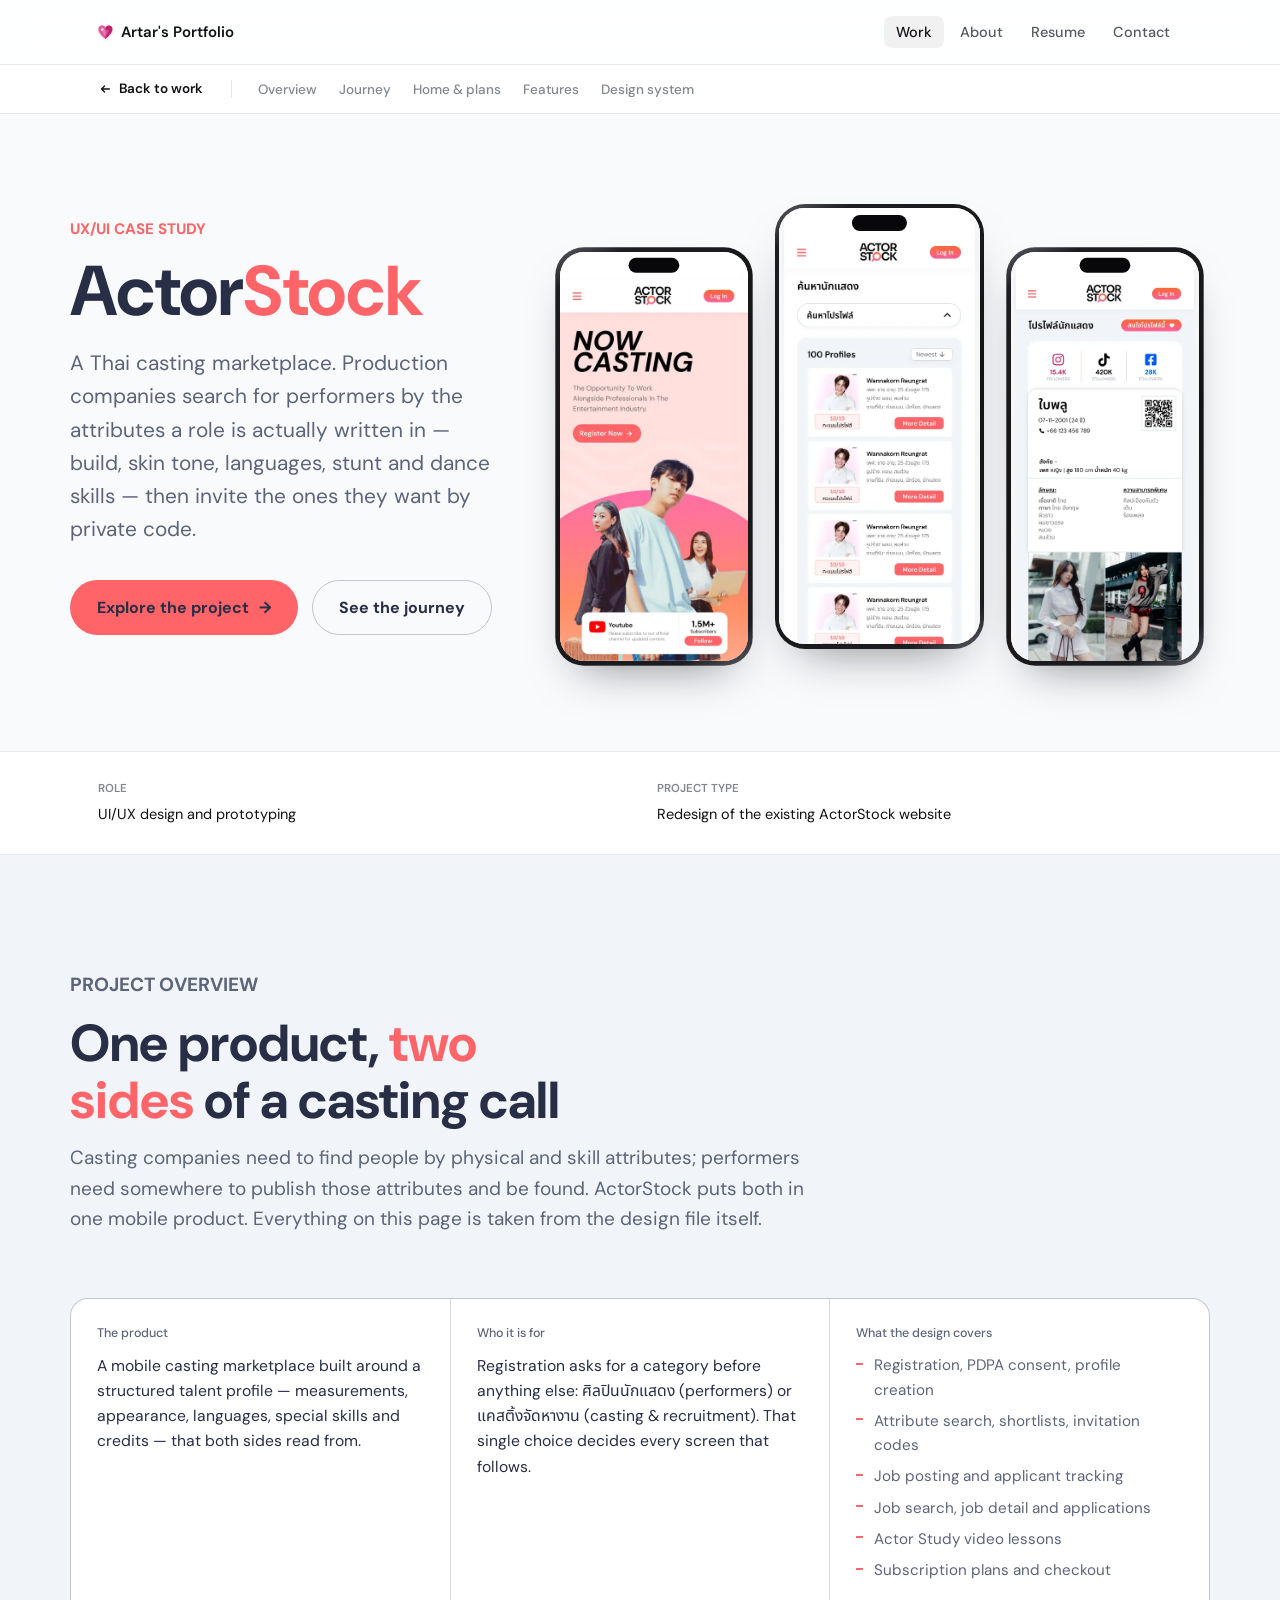
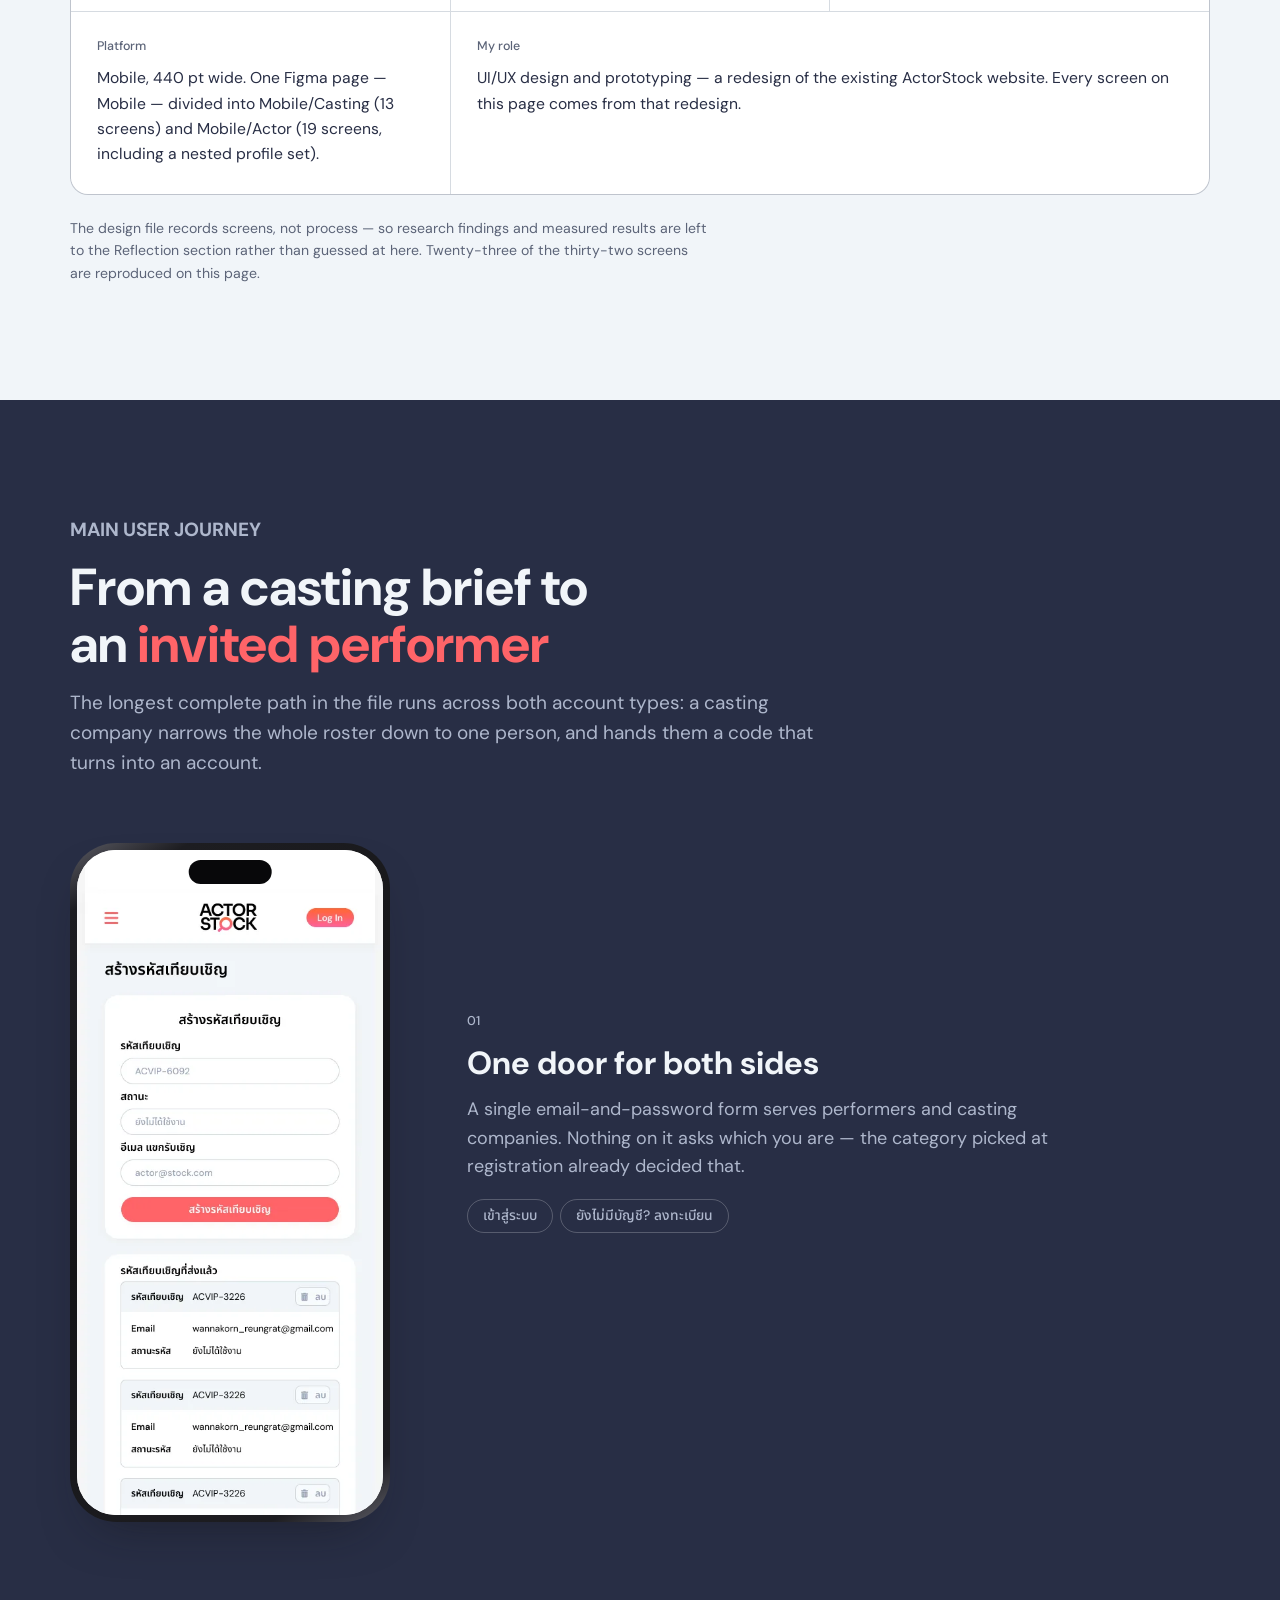
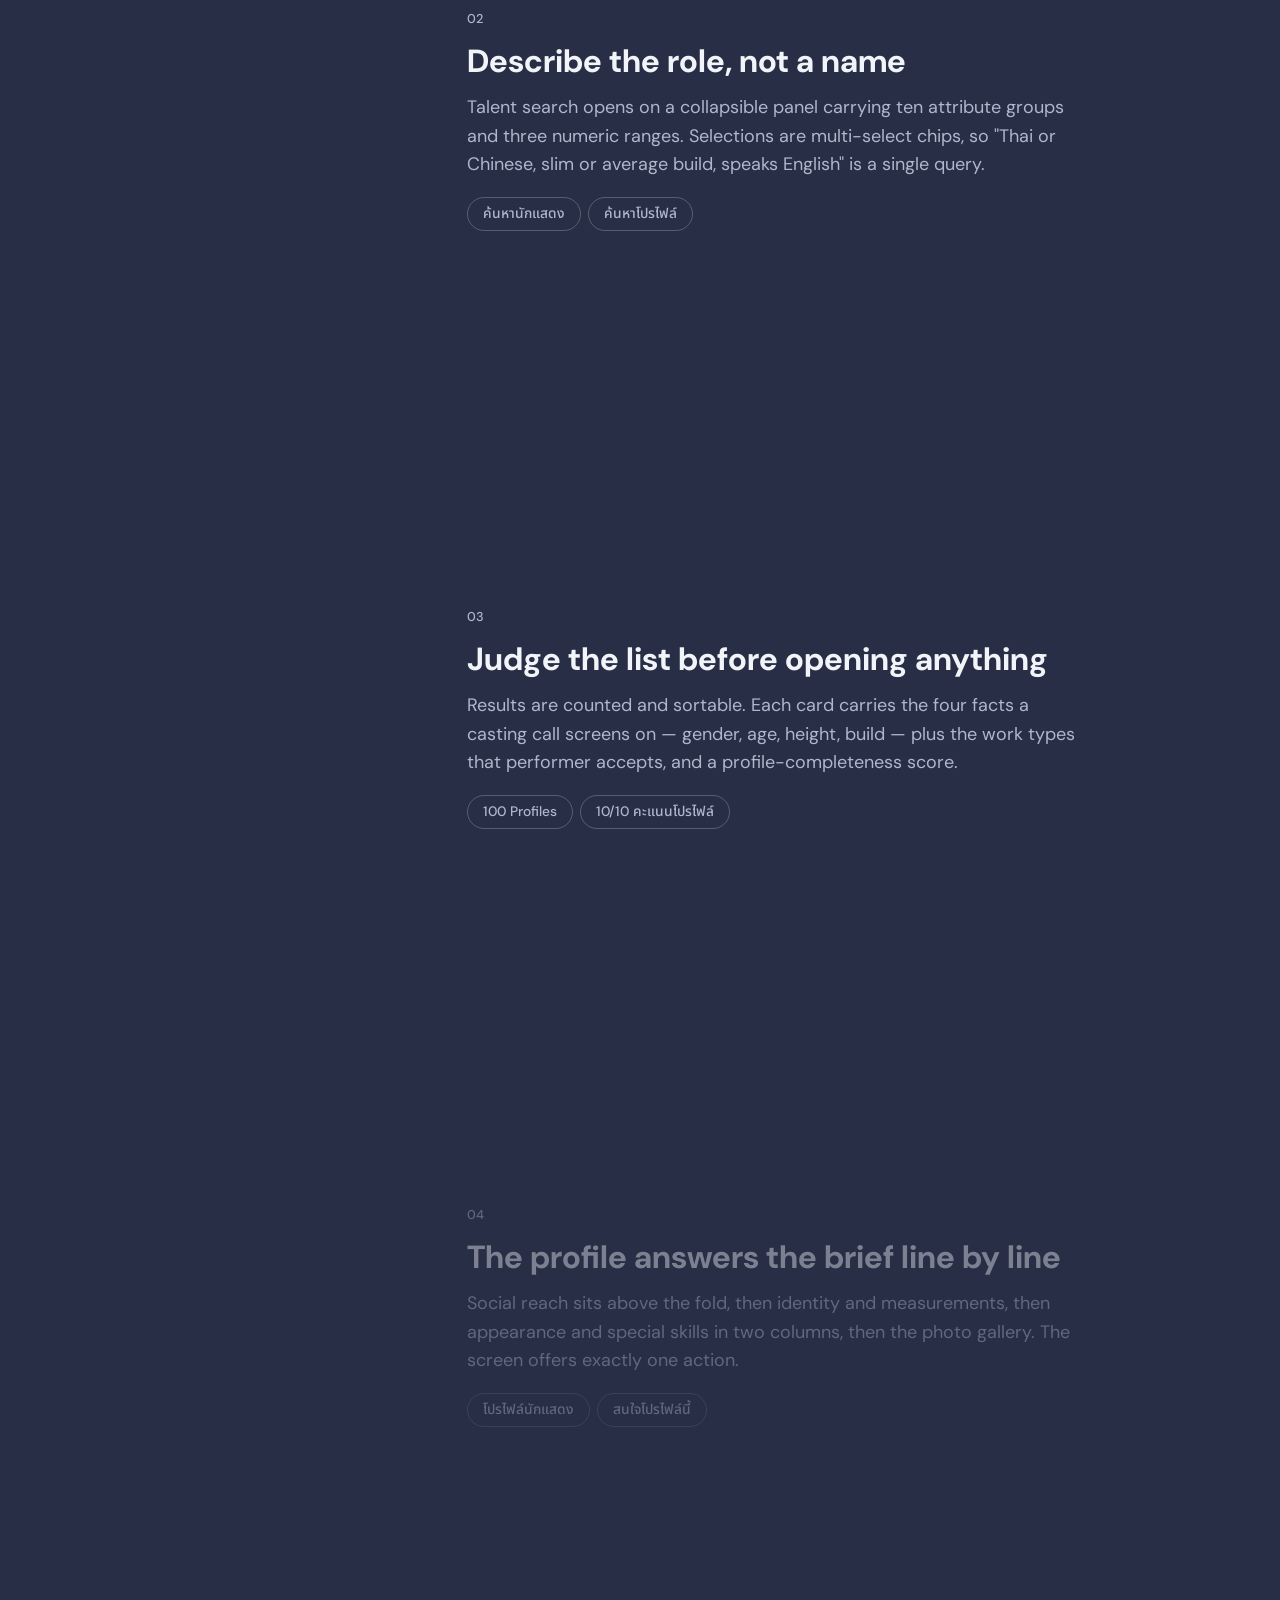
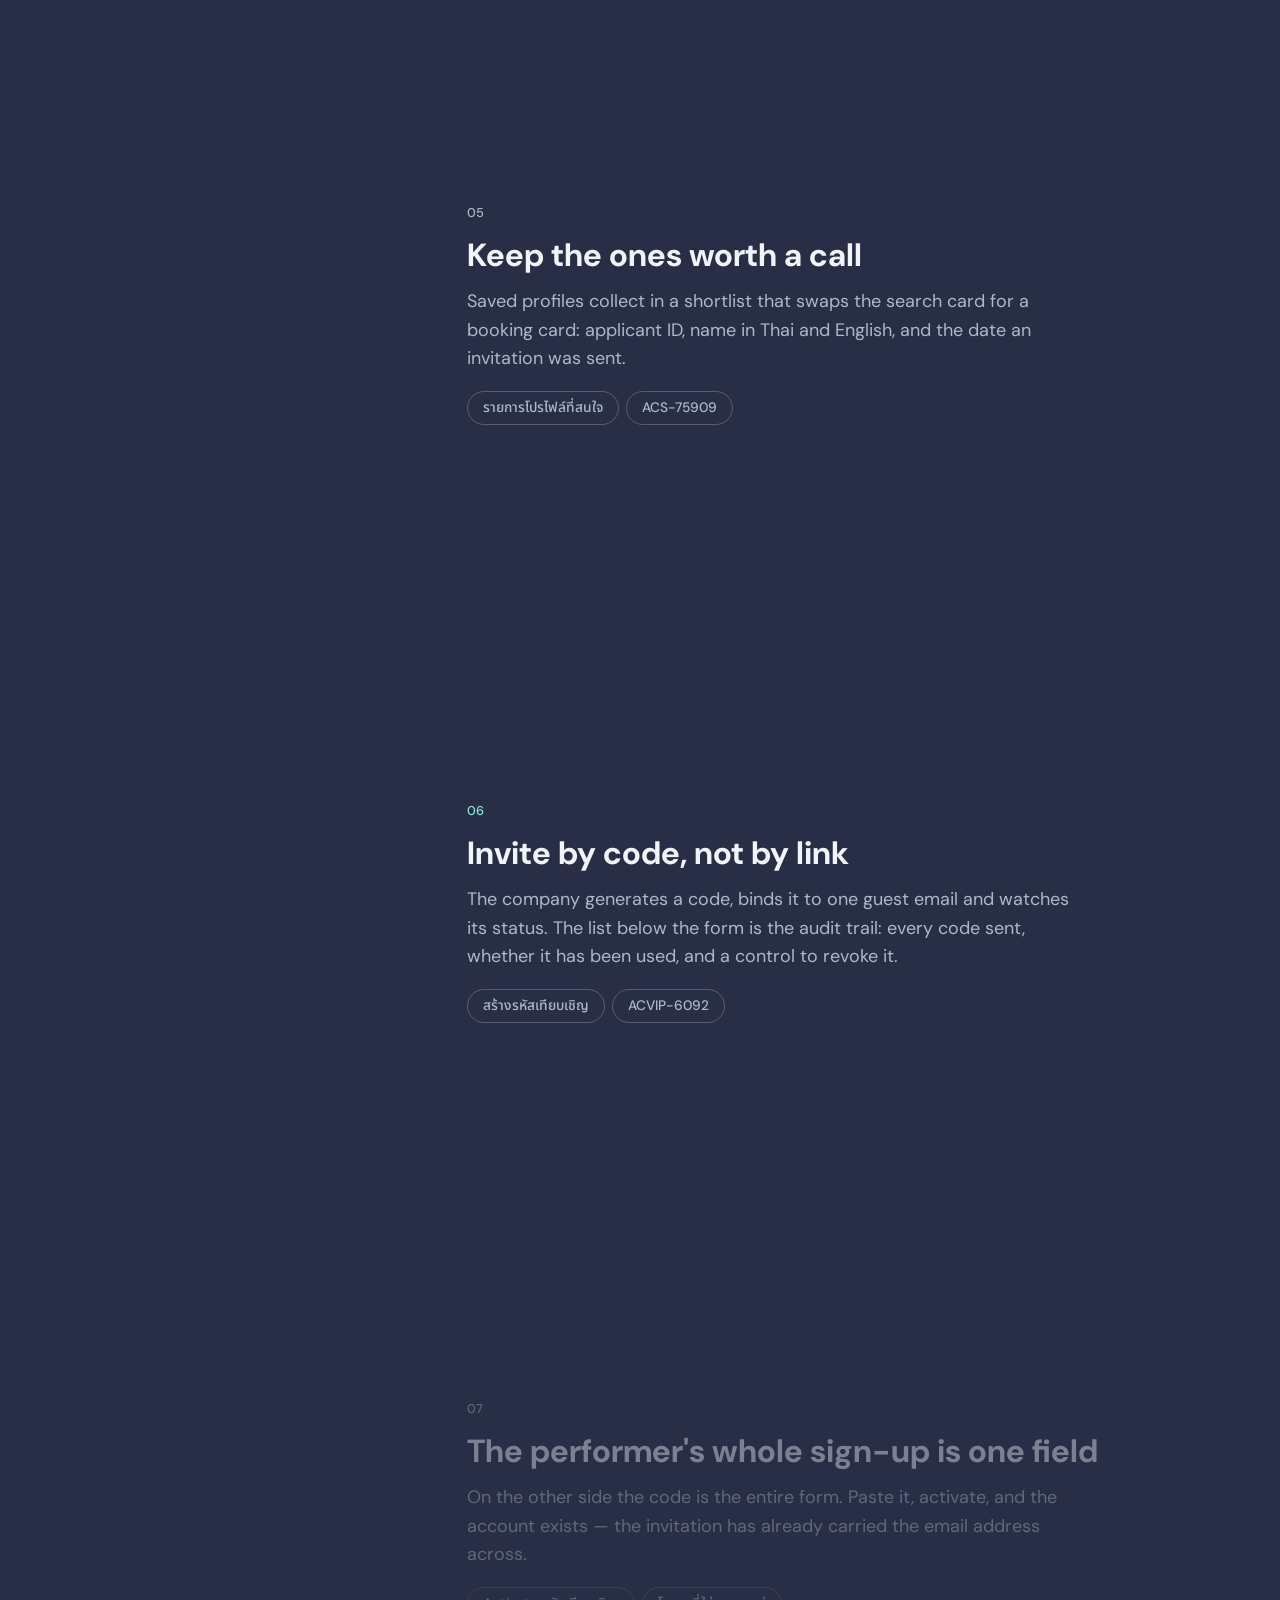
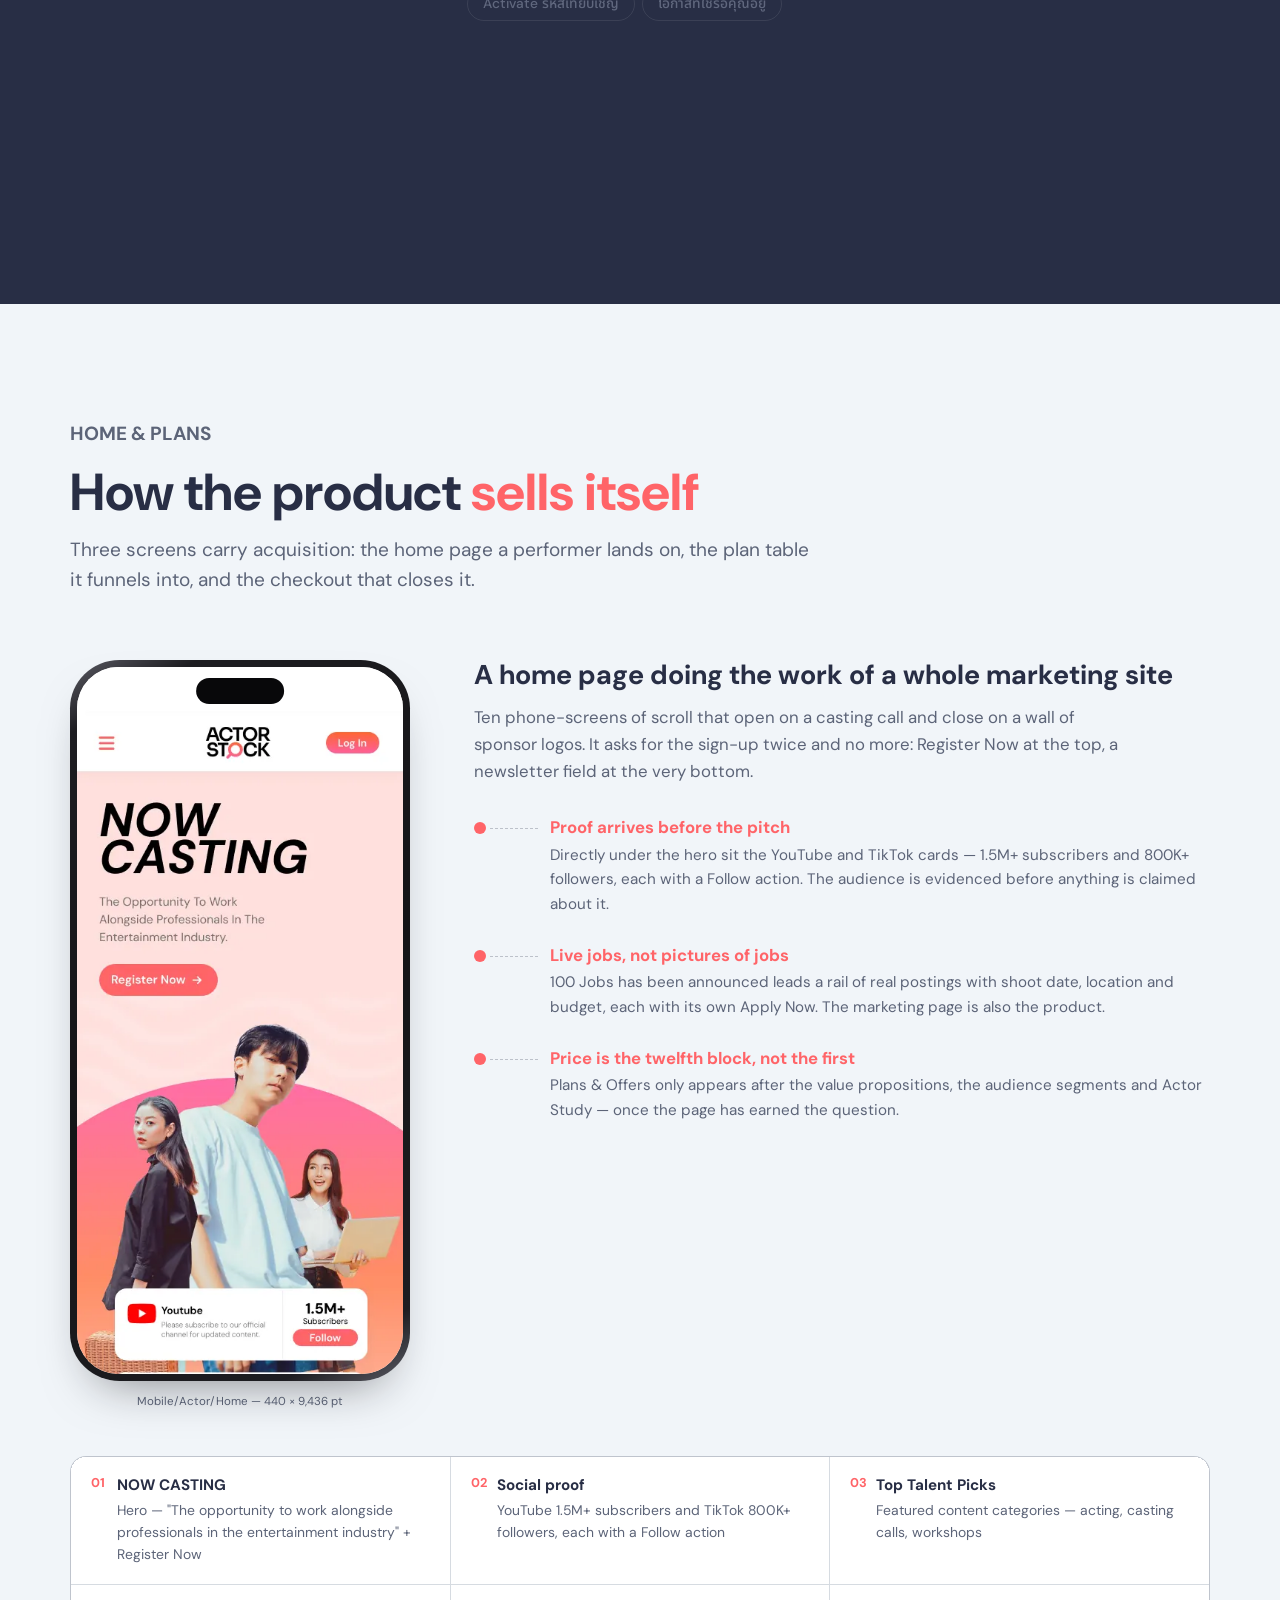
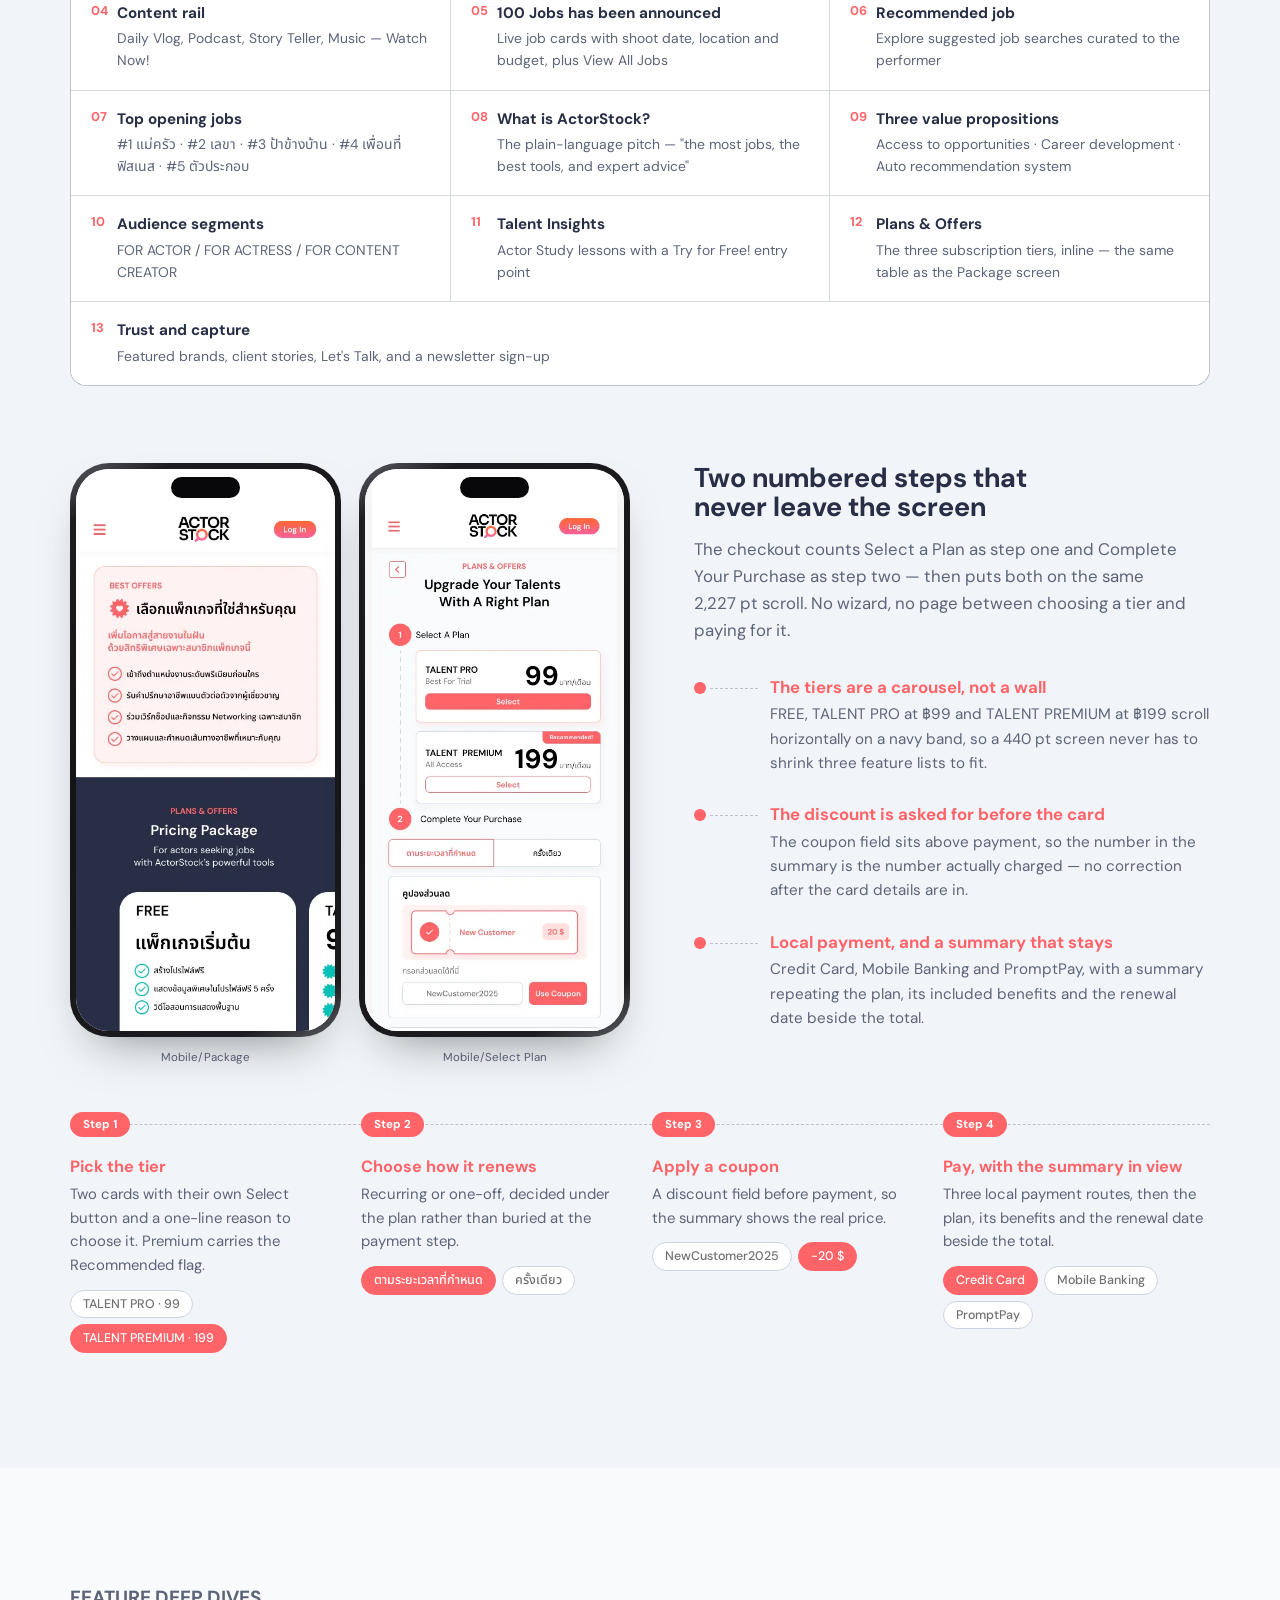
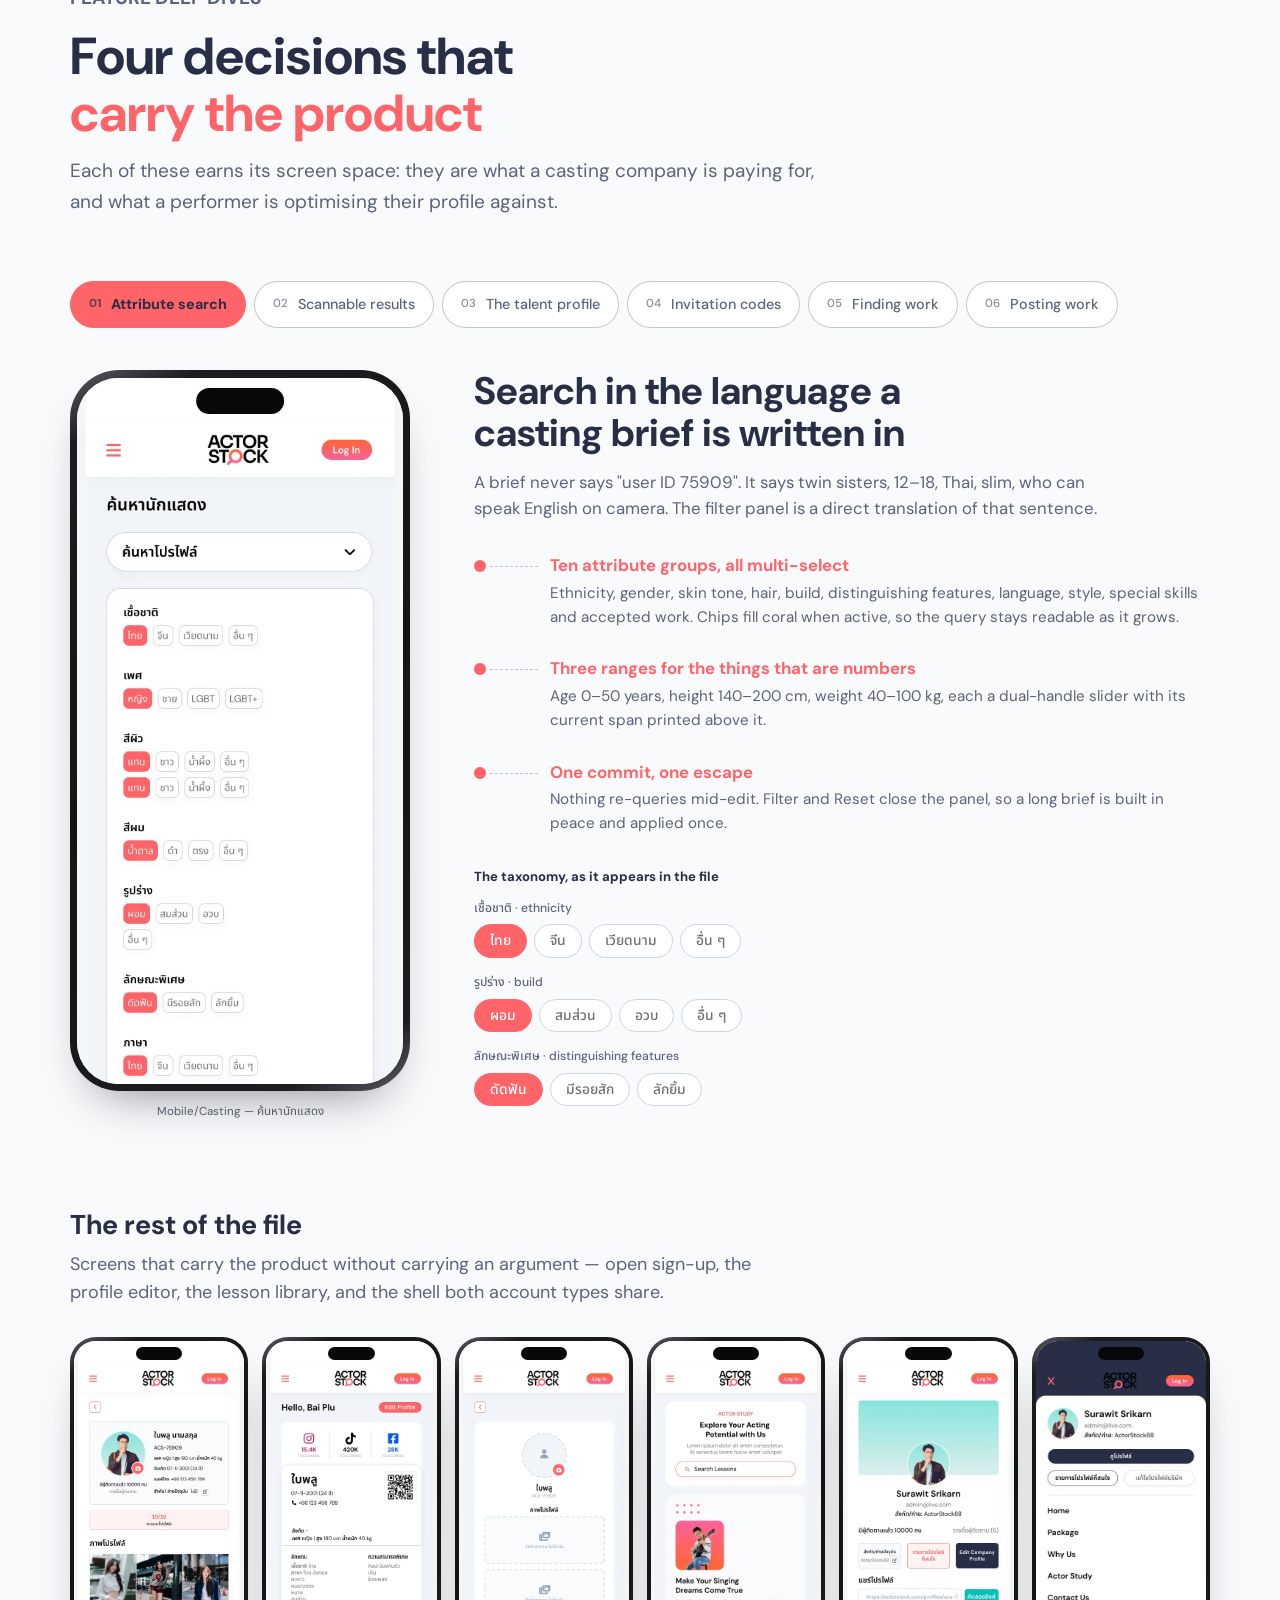
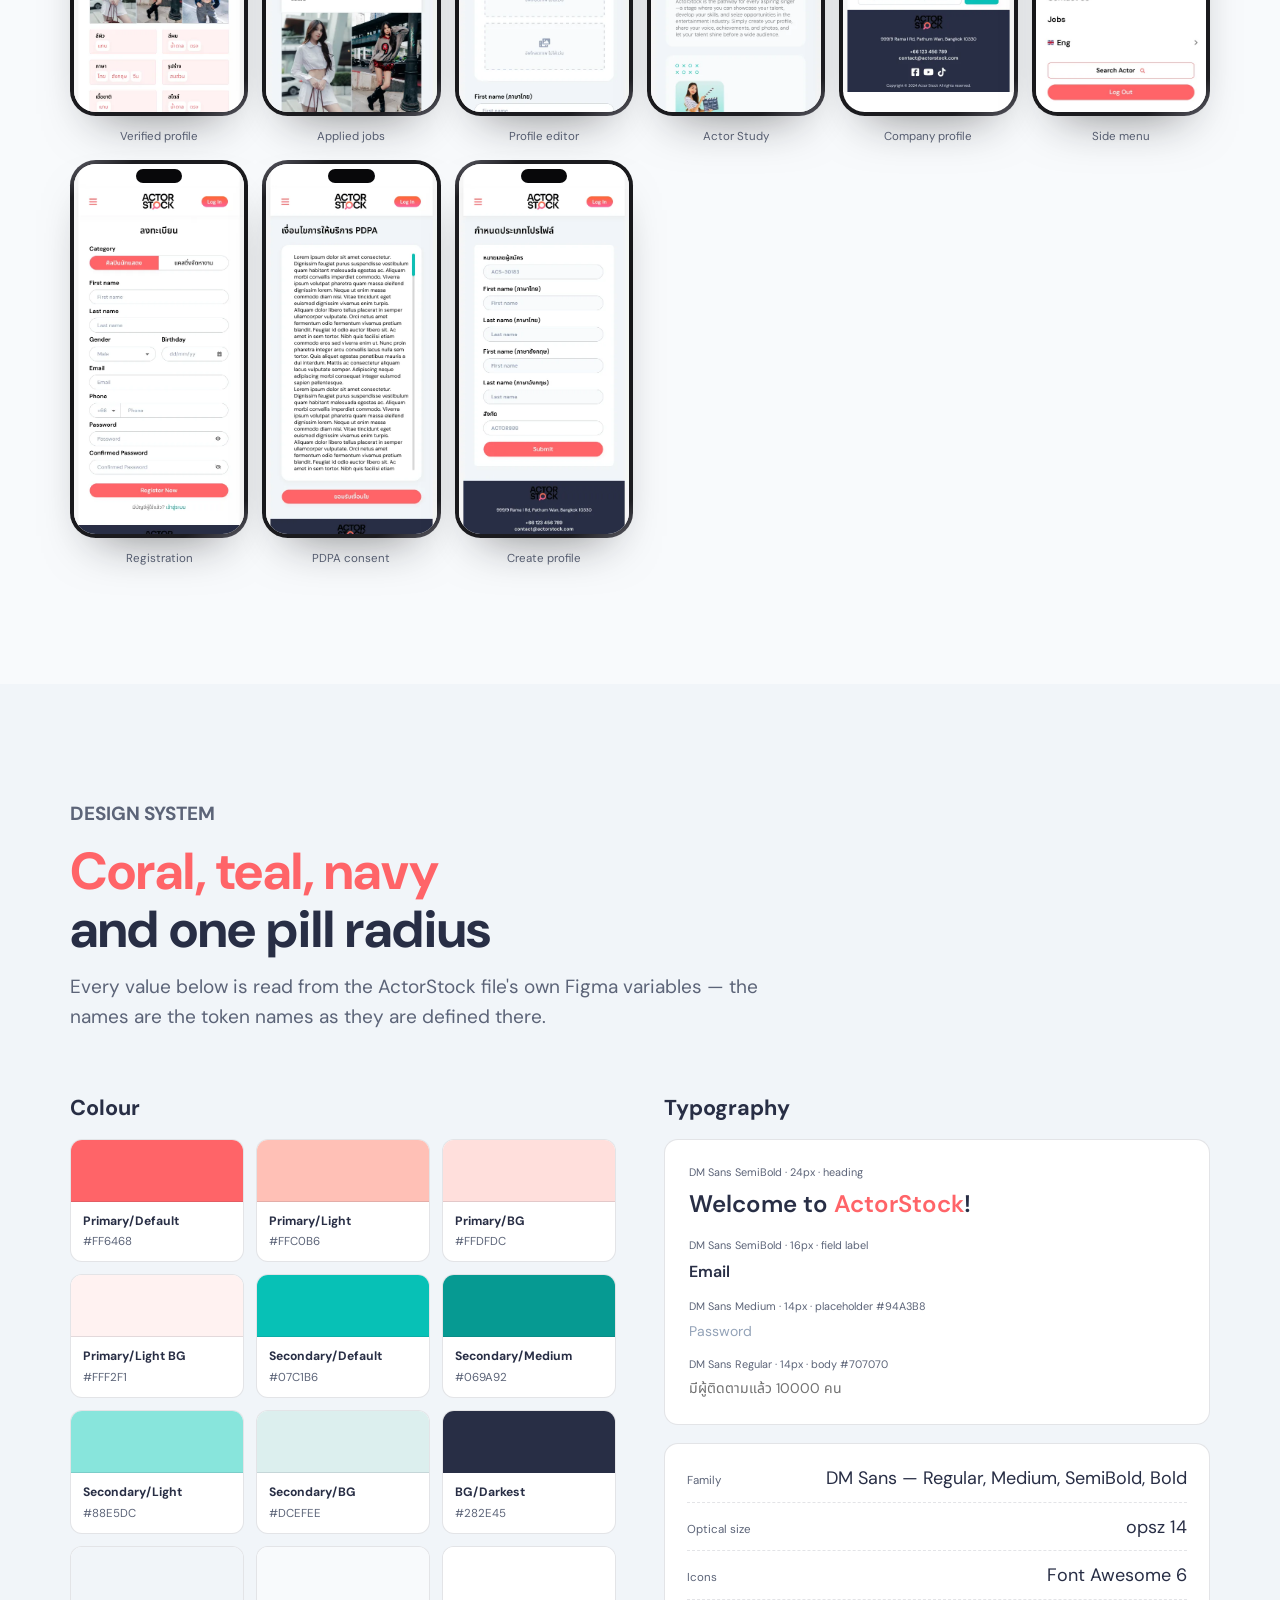
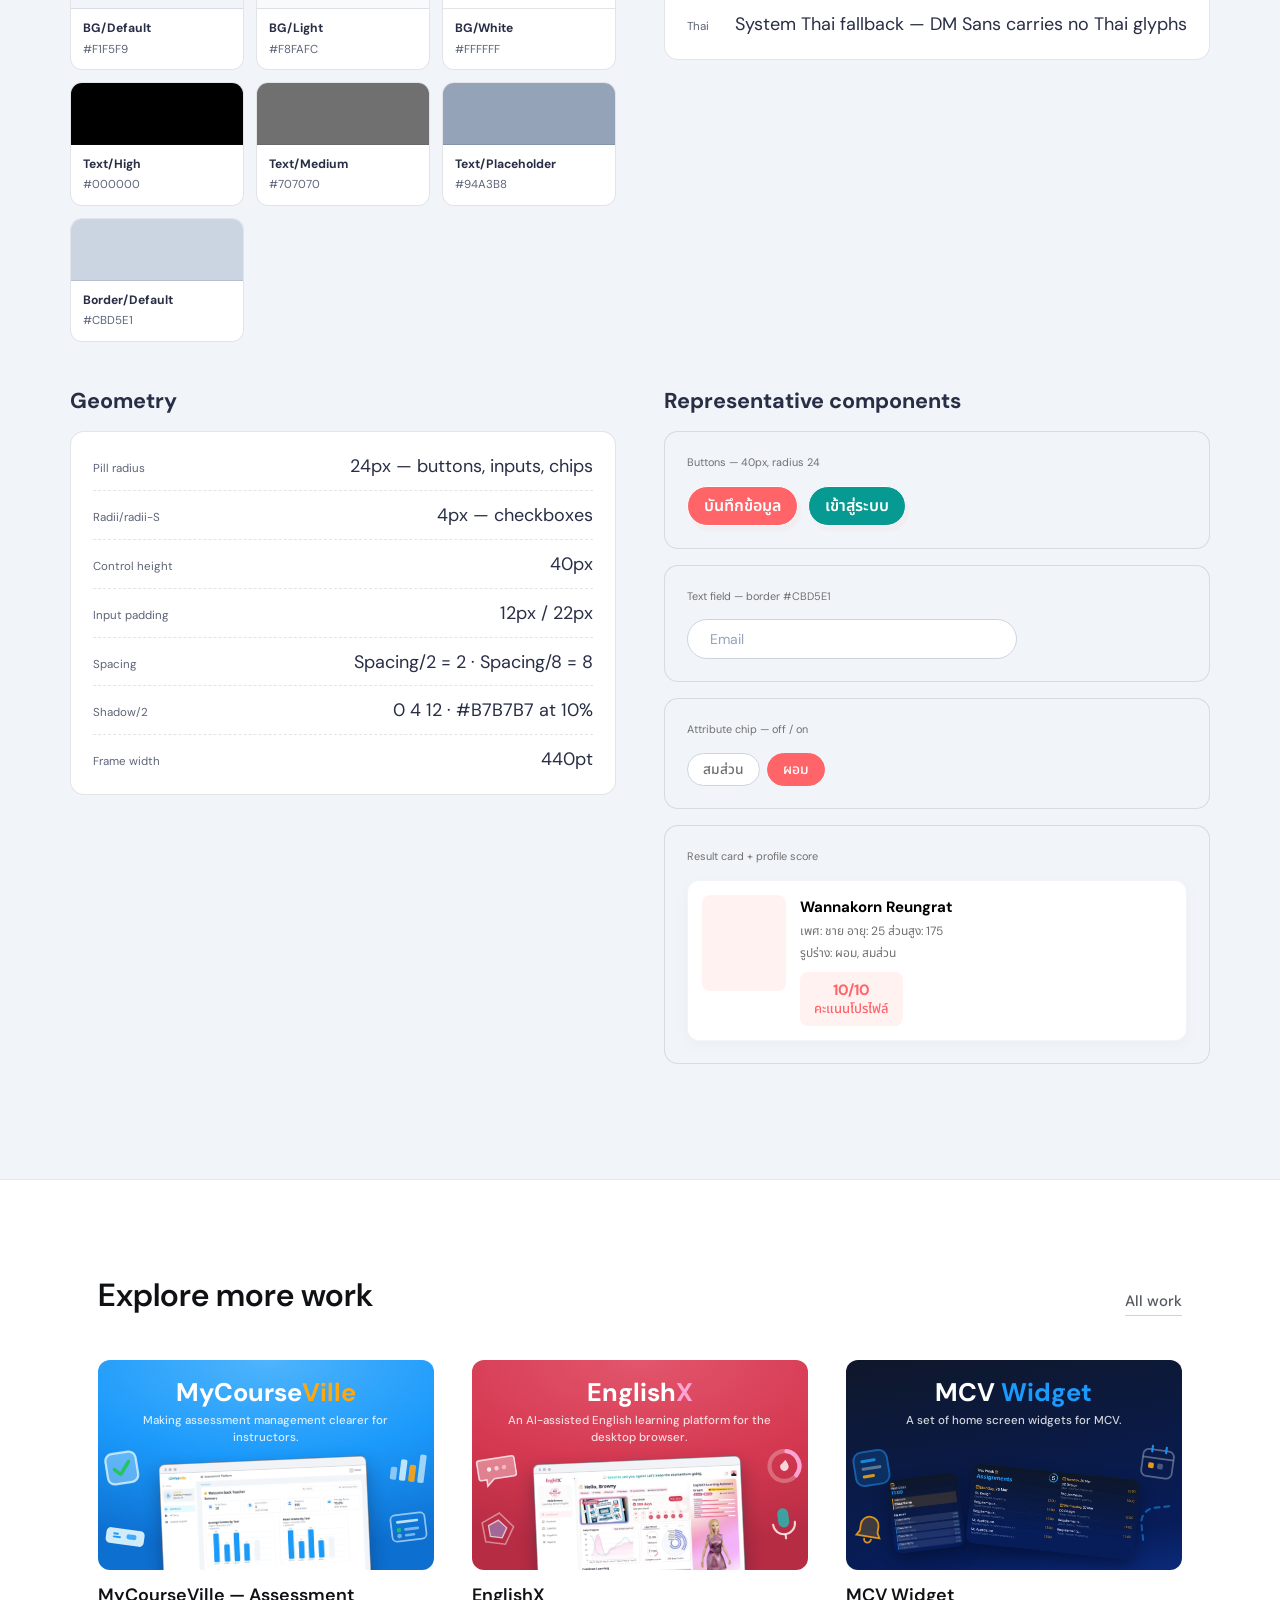
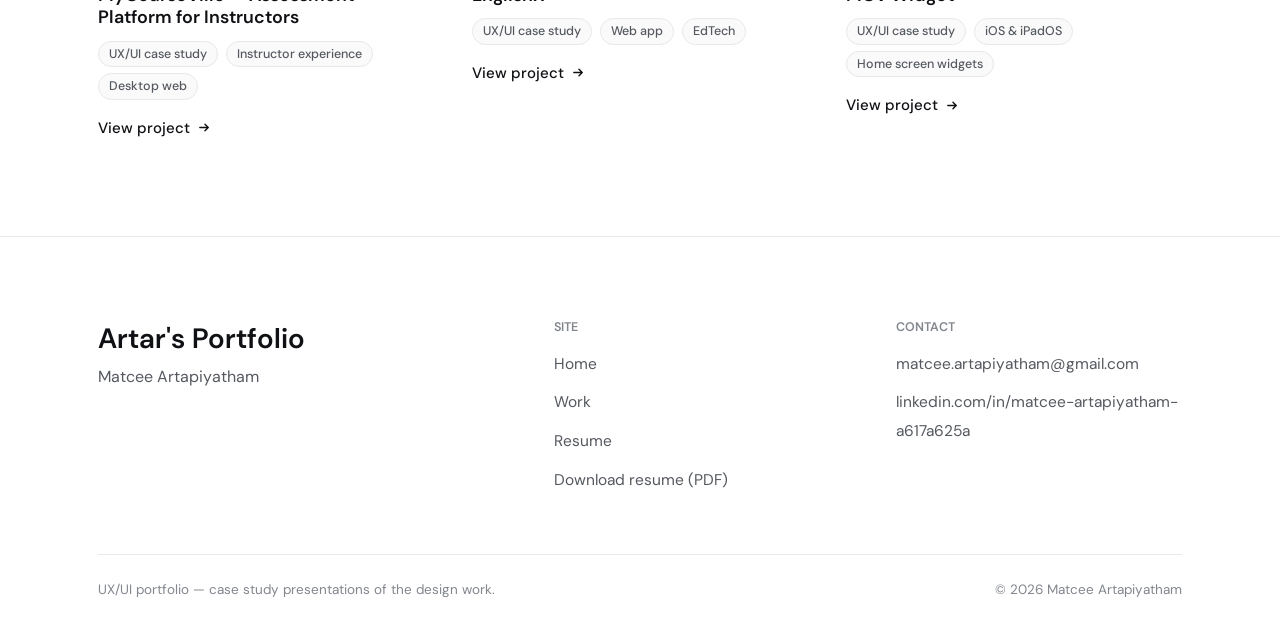
==== projects/actorstock/index.html @ 04aa25f5 "Remove ActorStock's Reflection section Takes the section, its entry in the section menu, and the sty" ====
<!doctype html>
<html lang="en" data-theme="light">
<head>
<meta charset="utf-8">
<meta name="viewport" content="width=device-width, initial-scale=1, viewport-fit=cover">
<title>ActorStock Casting Case Study</title>
<meta name="description" content="A UX/UI case study of ActorStock, a Thai mobile casting marketplace — attribute search, verified talent profiles and invitation codes.">
<link rel="preconnect" href="https://fonts.googleapis.com">
<link rel="preconnect" href="https://fonts.gstatic.com" crossorigin>
<link rel="stylesheet" href="https://fonts.googleapis.com/css2?family=DM+Sans:opsz,wght@9..40,400;9..40,500;9..40,600;9..40,700&family=Noto+Sans+Thai:wght@400;500;700&display=swap">
<link rel="stylesheet" href="../../assets/css/shell.css">
<script>document.documentElement.classList.add('pf-js');</script>
<link rel="stylesheet" href="styles.css">
</head>
<body>

<a class="skip" href="#main">Skip to content</a>

<!-- ===================== SHARED SITE HEADER ===================== -->
<header class="pf-header">
  <div class="pf-header__inner">
    <a class="pf-brand" href="../../"><svg class="pf-brand__gem" viewBox="0 0 40 38" aria-hidden="true" focusable="false"><path d="M20 37C6.2 26 1.5 18.4 1.5 11.6A9.6 9.6 0 0 1 20 7.4 9.6 9.6 0 0 1 38.5 11.6C38.5 18.4 33.8 26 20 37Z" fill="currentColor"/><path d="M20 37C6.2 26 1.5 18.4 1.5 11.6A9.6 9.6 0 0 1 20 7.4Z" fill="#fff" fill-opacity=".26"/><path d="M20 7.4A9.6 9.6 0 0 1 38.5 11.6C38.5 18.4 33.8 26 20 37Z" fill="#000" fill-opacity=".08"/><path d="M20 12.5 30 15.5 20 30 10 15.5Z" fill="#fff" fill-opacity=".22"/><ellipse cx="11.5" cy="12" rx="4.2" ry="2.7" fill="#fff" fill-opacity=".8" transform="rotate(-30 11.5 12)"/></svg><span class="pf-brand__name">Artar's Portfolio</span></a>

    <nav aria-label="Main">
      <ul class="pf-nav">
        <li><a href="../../#work" aria-current="page">Work</a></li>
        <li><a href="../../#about">About</a></li>
        <li><a href="../../assets/resume/Matcee-Artapiyatham-Resume-UXUI.pdf" target="_blank" rel="noopener">Resume</a></li>
        <li><a href="#contact">Contact</a></li>
      </ul>
    </nav>

    <button class="pf-menubtn" type="button" data-pf-menu-button aria-expanded="false" aria-controls="pf-menu">
      <span class="pf-menubtn__bars" aria-hidden="true"><span></span><span></span><span></span></span>
      Menu
    </button>
  </div>
</header>

<div class="pf-menu" id="pf-menu" data-pf-menu hidden>
  <nav aria-label="Main, mobile">
    <ul>
      <li><a href="../../#work" aria-current="page">Work</a></li>
      <li><a href="../../#about">About</a></li>
      <li><a href="../../assets/resume/Matcee-Artapiyatham-Resume-UXUI.pdf" target="_blank" rel="noopener">Resume</a></li>
      <li><a href="#contact">Contact</a></li>
    </ul>
  </nav>
</div>

<!-- ================ LOCAL CASE-STUDY SECTION MENU ================ -->
<nav class="pf-sectionnav" data-pf-sectionnav aria-label="Sections in this case study">
  <div class="pf-sectionnav__inner">
    <a class="pf-sectionnav__back" href="../../#work" aria-label="Back to work">
      <svg width="14" height="14" viewBox="0 0 16 16" fill="none" aria-hidden="true"><path d="M13 8H4M7.5 11.5 4 8l3.5-3.5" stroke="currentColor" stroke-width="1.5" stroke-linecap="round" stroke-linejoin="round"/></svg>
      <span class="pf-sectionnav__back-label">Back to work</span>
    </a>
    <span class="pf-sectionnav__rule" aria-hidden="true"></span>
    <ul class="pf-sectionnav__list">
        <li><a href="#overview">Overview</a></li>
        <li><a href="#journey">Journey</a></li>
        <li><a href="#landing">Home &amp; plans</a></li>
        <li><a href="#features">Features</a></li>
        <li><a href="#system">Design system</a></li>
    </ul>
  </div>
</nav>

<main id="main">

<!-- ============ 1. HERO ============ -->
<section class="band hero band--paper" id="top">
  <div class="wrap hero__grid">
    <div>
      <p class="eyebrow">UX/UI case study</p>
      <h1 class="hero__title">Actor<em>Stock</em></h1>
      <p class="hero__lede">
        A Thai casting marketplace. Production companies search for performers by the
        attributes a role is actually written in — build, skin tone, languages, stunt and
        dance skills — then invite the ones they want by private code.
      </p>
      <div class="hero__cta">
        <a class="btn btn--primary" href="#overview">Explore the project <span class="btn__arrow" aria-hidden="true">→</span></a>
        <a class="btn btn--ghost" href="#journey">See the journey</a>
      </div>
    </div>

    <div class="compo">
      <button class="shot compo__side compo__side--l" type="button"
              data-src="assets/screens/home.webp" data-title="Home page — Mobile/Actor/Home">
        <span class="phone"><span class="phone__screen">
          <img src="assets/screens/home.webp" width="440" height="9436" fetchpriority="high"
               alt="ActorStock home page, a long marketing scroll from a casting-call hero to a sponsor logo wall.">
          <span class="phone__island"></span>
        </span></span>
        <span class="shot__hint">Enlarge</span>
      </button>

      <button class="shot" type="button"
              data-src="assets/screens/results.webp" data-title="Search results — 100 Profiles">
        <span class="phone"><span class="phone__screen">
          <img src="assets/screens/results.webp" width="464" height="1517" fetchpriority="high"
               alt="ActorStock search results listing performer cards with profile scores.">
          <span class="phone__island"></span>
        </span></span>
        <span class="shot__hint">Enlarge</span>
      </button>

      <button class="shot compo__side compo__side--r" type="button"
              data-src="assets/screens/profile.webp" data-title="Talent profile — โปรไฟล์นักแสดง">
        <span class="phone"><span class="phone__screen">
          <img src="assets/screens/profile.webp" width="464" height="1686" fetchpriority="high"
               alt="ActorStock performer profile showing follower counts, measurements and a photo gallery.">
          <span class="phone__island"></span>
        </span></span>
        <span class="shot__hint">Enlarge</span>
      </button>
    </div>
  </div>
</section>

<!-- ============ 2. OVERVIEW ============ -->
<!-- ========================================== PROJECT SUMMARY (shell) ===
     Role / Team / Timeline / Project type / Delivery status. Every value
     here comes from this case study or from the CV; nothing is inferred.
     Still to confirm, deliberately left out rather than guessed:
     Team, Timeline, Delivery status. -->
<aside class="pf-meta" aria-label="Project summary">
  <div class="pf-wrap">
    <dl class="pf-meta__list">
        <div class="pf-meta__item"><dt>Role</dt><dd>UI/UX design and prototyping</dd></div>
        <div class="pf-meta__item"><dt>Project type</dt><dd>Redesign of the existing ActorStock website</dd></div>
    </dl>
  </div>
</aside>

<section class="band band--alt" id="overview">
  <div class="wrap">
    <div class="section-head">
      <p class="eyebrow">Project overview</p>
      <h2>One product, <em>two sides</em> of a casting call</h2>
      <p>
        Casting companies need to find people by physical and skill attributes; performers need
        somewhere to publish those attributes and be found. ActorStock puts both in one mobile
        product. Everything on this page is taken from the design file itself.
      </p>
    </div>

    <div class="ov-grid">
      <article class="ov">
        <h3>The product</h3>
        <p>A mobile casting marketplace built around a structured talent profile — measurements,
           appearance, languages, special skills and credits — that both sides read from.</p>
      </article>

      <article class="ov">
        <h3>Who it is for</h3>
        <p>Registration asks for a category before anything else:
           <span class="th">ศิลปินนักแสดง</span> (performers) or
           <span class="th">แคสติ้งจัดหางาน</span> (casting &amp; recruitment).
           That single choice decides every screen that follows.</p>
      </article>

      <article class="ov">
        <h3>What the design covers</h3>
        <ul>
          <li>Registration, PDPA consent, profile creation</li>
          <li>Attribute search, shortlists, invitation codes</li>
          <li>Job posting and applicant tracking</li>
          <li>Job search, job detail and applications</li>
          <li>Actor Study video lessons</li>
          <li>Subscription plans and checkout</li>
        </ul>
      </article>

      <article class="ov">
        <h3>Platform</h3>
        <p>Mobile, 440&nbsp;pt wide. One Figma page — <span class="th">Mobile</span> — divided into
           <span class="th">Mobile/Casting</span> (13 screens) and <span class="th">Mobile/Actor</span>
           (19 screens, including a nested profile set).</p>
      </article>

      <article class="ov ov--wide">
        <h3>My role</h3>
        <p>UI/UX design and prototyping — a redesign of the existing ActorStock website.
           Every screen on this page comes from that redesign.</p>
      </article>
    </div>

    <p class="note">
      The design file records screens, not process — so research findings and measured results are
      left to the Reflection section rather than guessed at here. Twenty-three of the thirty-two screens are
      reproduced on this page.
    </p>
  </div>
</section>

<!-- ============ 3. MAIN USER JOURNEY ============ -->
<section class="band band--ink" id="journey">
  <div class="wrap">
    <div class="section-head">
      <p class="eyebrow">Main user journey</p>
      <h2>From a casting brief to an <em>invited performer</em></h2>
      <p>
        The longest complete path in the file runs across both account types: a casting company
        narrows the whole roster down to one person, and hands them a code that turns into an account.
      </p>
    </div>

    <div class="journey">
      <div class="journey__stage">
        <button class="shot" type="button" id="stageShot" data-title="Sign in — เข้าสู่ระบบ"
                data-src="assets/screens/login.webp">
          <span class="phone"><span class="phone__screen">
            <img class="is-active" data-step="1" src="assets/screens/login.webp" width="438" height="900" loading="lazy" decoding="async" alt="ActorStock sign-in screen.">
            <img data-step="2" src="assets/screens/search.webp" width="464" height="2147" loading="lazy" decoding="async" alt="Talent search screen with attribute filters.">
            <img data-step="3" src="assets/screens/results.webp" width="464" height="1517" loading="lazy" decoding="async" alt="Search results with performer cards.">
            <img data-step="4" src="assets/screens/profile.webp" width="464" height="1686" loading="lazy" decoding="async" alt="Full performer profile.">
            <img data-step="5" src="assets/screens/shortlist.webp" width="464" height="1575" loading="lazy" decoding="async" alt="Saved profiles shortlist.">
            <img data-step="6" src="assets/screens/invite-create.webp" width="464" height="1522" loading="lazy" decoding="async" alt="Create invitation code screen.">
            <img data-step="7" src="assets/screens/invite-activate.webp" width="464" height="1012" loading="lazy" decoding="async" alt="Activate invitation code screen.">
            <span class="phone__island"></span>
          </span></span>
          <span class="shot__hint">Enlarge</span>
        </button>
      </div>

      <ol class="steps">
        <li class="step is-active" data-step="1">
          <p class="step__num">01</p>
          <h3>One door for both sides</h3>
          <p>A single email-and-password form serves performers and casting companies. Nothing on it
             asks which you are — the category picked at registration already decided that.</p>
          <div class="step__tags"><span class="chip chip--ghost th">เข้าสู่ระบบ</span><span class="chip chip--ghost th">ยังไม่มีบัญชี? ลงทะเบียน</span></div>
          <div class="step__phone">
            <button class="shot" type="button" data-src="assets/screens/login.webp" data-title="Sign in — เข้าสู่ระบบ">
              <span class="phone"><span class="phone__screen">
                <img src="assets/screens/login.webp" width="438" height="900" loading="lazy" decoding="async" alt="ActorStock sign-in screen.">
                <span class="phone__island"></span>
              </span></span>
              <span class="shot__hint">Tap to enlarge</span>
            </button>
          </div>
        </li>

        <li class="step" data-step="2">
          <p class="step__num">02</p>
          <h3>Describe the role, not a name</h3>
          <p>Talent search opens on a collapsible panel carrying ten attribute groups and three
             numeric ranges. Selections are multi-select chips, so "Thai or Chinese, slim or
             average build, speaks English" is a single query.</p>
          <div class="step__tags"><span class="chip chip--ghost th">ค้นหานักแสดง</span><span class="chip chip--ghost th">ค้นหาโปรไฟล์</span></div>
          <div class="step__phone">
            <button class="shot" type="button" data-src="assets/screens/search.webp" data-title="Talent search — ค้นหานักแสดง">
              <span class="phone"><span class="phone__screen">
                <img src="assets/screens/search.webp" width="464" height="2147" loading="lazy" decoding="async" alt="Talent search screen with attribute filter chips.">
                <span class="phone__island"></span>
              </span></span>
              <span class="shot__hint">Tap to enlarge</span>
            </button>
          </div>
        </li>

        <li class="step" data-step="3">
          <p class="step__num">03</p>
          <h3>Judge the list before opening anything</h3>
          <p>Results are counted and sortable. Each card carries the four facts a casting call
             screens on — gender, age, height, build — plus the work types that performer accepts,
             and a profile-completeness score.</p>
          <div class="step__tags"><span class="chip chip--ghost">100 Profiles</span><span class="chip chip--ghost th">10/10 คะแนนโปรไฟล์</span></div>
          <div class="step__phone">
            <button class="shot" type="button" data-src="assets/screens/results.webp" data-title="Search results — 100 Profiles">
              <span class="phone"><span class="phone__screen">
                <img src="assets/screens/results.webp" width="464" height="1517" loading="lazy" decoding="async" alt="Search results with performer cards and profile scores.">
                <span class="phone__island"></span>
              </span></span>
              <span class="shot__hint">Tap to enlarge</span>
            </button>
          </div>
        </li>

        <li class="step" data-step="4">
          <p class="step__num">04</p>
          <h3>The profile answers the brief line by line</h3>
          <p>Social reach sits above the fold, then identity and measurements, then appearance and
             special skills in two columns, then the photo gallery. The screen offers exactly one
             action.</p>
          <div class="step__tags"><span class="chip chip--ghost th">โปรไฟล์นักแสดง</span><span class="chip chip--ghost th">สนใจโปรไฟล์นี้</span></div>
          <div class="step__phone">
            <button class="shot" type="button" data-src="assets/screens/profile.webp" data-title="Talent profile — โปรไฟล์นักแสดง">
              <span class="phone"><span class="phone__screen">
                <img src="assets/screens/profile.webp" width="464" height="1686" loading="lazy" decoding="async" alt="Full performer profile with reach, measurements and gallery.">
                <span class="phone__island"></span>
              </span></span>
              <span class="shot__hint">Tap to enlarge</span>
            </button>
          </div>
        </li>

        <li class="step" data-step="5">
          <p class="step__num">05</p>
          <h3>Keep the ones worth a call</h3>
          <p>Saved profiles collect in a shortlist that swaps the search card for a booking card:
             applicant ID, name in Thai and English, and the date an invitation was sent.</p>
          <div class="step__tags"><span class="chip chip--ghost th">รายการโปรไฟล์ที่สนใจ</span><span class="chip chip--ghost">ACS-75909</span></div>
          <div class="step__phone">
            <button class="shot" type="button" data-src="assets/screens/shortlist.webp" data-title="Shortlist — รายการโปรไฟล์ที่สนใจ">
              <span class="phone"><span class="phone__screen">
                <img src="assets/screens/shortlist.webp" width="464" height="1575" loading="lazy" decoding="async" alt="Shortlist of saved performer profiles with applicant IDs.">
                <span class="phone__island"></span>
              </span></span>
              <span class="shot__hint">Tap to enlarge</span>
            </button>
          </div>
        </li>

        <li class="step" data-step="6">
          <p class="step__num">06</p>
          <h3>Invite by code, not by link</h3>
          <p>The company generates a code, binds it to one guest email and watches its status. The
             list below the form is the audit trail: every code sent, whether it has been used, and
             a control to revoke it.</p>
          <div class="step__tags"><span class="chip chip--ghost th">สร้างรหัสเทียบเชิญ</span><span class="chip chip--ghost">ACVIP-6092</span></div>
          <div class="step__phone">
            <button class="shot" type="button" data-src="assets/screens/invite-create.webp" data-title="Create invitation code — สร้างรหัสเทียบเชิญ">
              <span class="phone"><span class="phone__screen">
                <img src="assets/screens/invite-create.webp" width="464" height="1522" loading="lazy" decoding="async" alt="Create invitation code form with a list of codes already sent.">
                <span class="phone__island"></span>
              </span></span>
              <span class="shot__hint">Tap to enlarge</span>
            </button>
          </div>
        </li>

        <li class="step" data-step="7">
          <p class="step__num">07</p>
          <h3>The performer's whole sign-up is one field</h3>
          <p>On the other side the code is the entire form. Paste it, activate, and the account
             exists — the invitation has already carried the email address across.</p>
          <div class="step__tags"><span class="chip chip--ghost th">Activate รหัสเทียบเชิญ</span><span class="chip chip--ghost th">โอกาสที่ใช่รอคุณอยู่</span></div>
          <div class="step__phone">
            <button class="shot" type="button" data-src="assets/screens/invite-activate.webp" data-title="Activate invitation code">
              <span class="phone"><span class="phone__screen">
                <img src="assets/screens/invite-activate.webp" width="464" height="1012" loading="lazy" decoding="async" alt="Activate invitation code screen with a single code field.">
                <span class="phone__island"></span>
              </span></span>
              <span class="shot__hint">Tap to enlarge</span>
            </button>
          </div>
        </li>
      </ol>
    </div>

  </div>
</section>

<!-- ============ 4. HOME & PLANS ============ -->
<section class="band band--alt" id="landing">
  <div class="wrap">
    <div class="section-head">
      <p class="eyebrow">Home &amp; plans</p>
      <h2>How the product <em>sells itself</em></h2>
      <p>
        Three screens carry acquisition: the home page a performer lands on, the plan table it
        funnels into, and the checkout that closes it.
      </p>
    </div>

    <div class="landing-part">
      <div class="feature">
        <div class="feature__shots">
          <button class="shot" type="button" data-src="assets/screens/home.webp" data-title="Home page — Mobile/Actor/Home">
            <span class="phone"><span class="phone__screen">
              <img src="assets/screens/home.webp" width="440" height="9436" loading="lazy" decoding="async" alt="ActorStock home page, a long marketing scroll from a casting-call hero to a sponsor logo wall.">
              <span class="phone__island"></span>
            </span></span>
            <span class="shot__hint">Tap to enlarge</span>
            <span class="shot__cap">Mobile/Actor/Home — 440 × 9,436 pt</span>
          </button>
        </div>
        <div>
          <h3>A home page doing the work of a whole marketing site</h3>
          <p class="feature__lede">
            Ten phone-screens of scroll that open on a casting call and close on a wall of sponsor
            logos. It asks for the sign-up twice and no more: Register Now at the top, a newsletter
            field at the very bottom.
          </p>
          <div class="annots">
            <div class="annot">
              <span class="annot__n" aria-hidden="true">1</span>
              <div>
                <h4>Proof arrives before the pitch</h4>
                <p>Directly under the hero sit the YouTube and TikTok cards — 1.5M+ subscribers and
                   800K+ followers, each with a Follow action. The audience is evidenced before
                   anything is claimed about it.</p>
              </div>
            </div>
            <div class="annot">
              <span class="annot__n" aria-hidden="true">2</span>
              <div>
                <h4>Live jobs, not pictures of jobs</h4>
                <p><span class="th">100 Jobs has been announced</span> leads a rail of real postings
                   with shoot date, location and budget, each with its own Apply Now. The marketing
                   page is also the product.</p>
              </div>
            </div>
            <div class="annot">
              <span class="annot__n" aria-hidden="true">3</span>
              <div>
                <h4>Price is the twelfth block, not the first</h4>
                <p>Plans &amp; Offers only appears after the value propositions, the audience
                   segments and Actor Study — once the page has earned the question.</p>
              </div>
            </div>
          </div>
        </div>
      </div>

      <ol class="stackmap">
        <li><b>NOW CASTING</b><span>Hero — "The opportunity to work alongside professionals in the entertainment industry" + Register Now</span></li>
        <li><b>Social proof</b><span>YouTube 1.5M+ subscribers and TikTok 800K+ followers, each with a Follow action</span></li>
        <li><b>Top Talent Picks</b><span>Featured content categories — acting, casting calls, workshops</span></li>
        <li><b>Content rail</b><span>Daily Vlog, Podcast, Story Teller, Music — Watch Now!</span></li>
        <li><b>100 Jobs has been announced</b><span>Live job cards with shoot date, location and budget, plus View All Jobs</span></li>
        <li><b>Recommended job</b><span>Explore suggested job searches curated to the performer</span></li>
        <li><b>Top opening jobs</b><span class="th">#1 แม่ครัว · #2 เลขา · #3 ป้าข้างบ้าน · #4 เพื่อนที่ฟิสเนส · #5 ตัวประกอบ</span></li>
        <li><b>What is ActorStock?</b><span>The plain-language pitch — "the most jobs, the best tools, and expert advice"</span></li>
        <li><b>Three value propositions</b><span>Access to opportunities · Career development · Auto recommendation system</span></li>
        <li><b>Audience segments</b><span>FOR ACTOR / FOR ACTRESS / FOR CONTENT CREATOR</span></li>
        <li><b>Talent Insights</b><span>Actor Study lessons with a Try for Free! entry point</span></li>
        <li><b>Plans &amp; Offers</b><span>The three subscription tiers, inline — the same table as the Package screen</span></li>
        <li><b>Trust and capture</b><span>Featured brands, client stories, Let's Talk, and a newsletter sign-up</span></li>
      </ol>
    </div>

    <div class="landing-part">
      <div class="feature feature--wide">
        <div class="feature__shots">
          <button class="shot" type="button" data-src="assets/screens/package.webp" data-title="Plans — Mobile/Package">
            <span class="phone"><span class="phone__screen">
              <img src="assets/screens/package.webp" width="440" height="1494" loading="lazy" decoding="async" alt="ActorStock package screen with three subscription tiers on a navy band.">
              <span class="phone__island"></span>
            </span></span>
            <span class="shot__hint">Enlarge</span>
            <span class="shot__cap">Mobile/Package</span>
          </button>
          <button class="shot" type="button" data-src="assets/screens/select-plan.webp" data-title="Checkout — Mobile/Select Plan">
            <span class="phone"><span class="phone__screen">
              <img src="assets/screens/select-plan.webp" width="464" height="2227" loading="lazy" decoding="async" alt="ActorStock checkout screen with plan selection, coupon, payment methods and order summary.">
              <span class="phone__island"></span>
            </span></span>
            <span class="shot__hint">Enlarge</span>
            <span class="shot__cap">Mobile/Select Plan</span>
          </button>
        </div>
        <div>
          <h3>Two numbered steps that never leave the screen</h3>
          <p class="feature__lede">
            The checkout counts <span class="th">Select a Plan</span> as step one and
            <span class="th">Complete Your Purchase</span> as step two — then puts both on the same
            2,227&nbsp;pt scroll. No wizard, no page between choosing a tier and paying for it.
          </p>
          <div class="annots">
            <div class="annot">
              <span class="annot__n" aria-hidden="true">1</span>
              <div>
                <h4>The tiers are a carousel, not a wall</h4>
                <p>FREE, TALENT PRO at ฿99 and TALENT PREMIUM at ฿199 scroll horizontally on a navy
                   band, so a 440&nbsp;pt screen never has to shrink three feature lists to fit.</p>
              </div>
            </div>
            <div class="annot">
              <span class="annot__n" aria-hidden="true">2</span>
              <div>
                <h4>The discount is asked for before the card</h4>
                <p>The coupon field sits above payment, so the number in the summary is the number
                   actually charged — no correction after the card details are in.</p>
              </div>
            </div>
            <div class="annot">
              <span class="annot__n" aria-hidden="true">3</span>
              <div>
                <h4>Local payment, and a summary that stays</h4>
                <p>Credit Card, Mobile Banking and PromptPay, with a summary repeating the plan, its
                   included benefits and the renewal date beside the total.</p>
              </div>
            </div>
          </div>
        </div>
      </div>

      <ol class="flow">
        <li class="flow__item">
          <span class="flow__tag">Step 1</span>
          <h4>Pick the tier</h4>
          <p>Two cards with their own Select button and a one-line reason to choose it. Premium
             carries the Recommended flag.</p>
          <div class="flow__chips">
            <span class="chip">TALENT PRO · 99</span>
            <span class="chip chip--on">TALENT PREMIUM · 199</span>
          </div>
        </li>
        <li class="flow__item">
          <span class="flow__tag">Step 2</span>
          <h4>Choose how it renews</h4>
          <p>Recurring or one-off, decided under the plan rather than buried at the payment step.</p>
          <div class="flow__chips">
            <span class="chip chip--on th">ตามระยะเวลาที่กำหนด</span>
            <span class="chip th">ครั้งเดียว</span>
          </div>
        </li>
        <li class="flow__item">
          <span class="flow__tag">Step 3</span>
          <h4>Apply a coupon</h4>
          <p>A discount field before payment, so the summary shows the real price.</p>
          <div class="flow__chips">
            <span class="chip">NewCustomer2025</span>
            <span class="chip chip--on">−20&nbsp;$</span>
          </div>
        </li>
        <li class="flow__item">
          <span class="flow__tag">Step 4</span>
          <h4>Pay, with the summary in view</h4>
          <p>Three local payment routes, then the plan, its benefits and the renewal date beside the
             total.</p>
          <div class="flow__chips">
            <span class="chip chip--on">Credit Card</span>
            <span class="chip">Mobile Banking</span>
            <span class="chip">PromptPay</span>
          </div>
        </li>
      </ol>
    </div>
  </div>
</section>

<!-- ============ 5. FEATURE DEEP DIVES ============ -->
<section class="band band--paper" id="features">
  <div class="wrap">
    <div class="section-head">
      <p class="eyebrow">Feature deep dives</p>
      <h2>Four decisions that <em>carry the product</em></h2>
      <p>Each of these earns its screen space: they are what a casting company is paying for, and
         what a performer is optimising their profile against.</p>
    </div>

    <div class="tablist" role="tablist" aria-label="Feature deep dives">
      <button class="tab" role="tab" id="tab-1" aria-controls="panel-1" aria-selected="true"><span class="tab__n">01</span> Attribute search</button>
      <button class="tab" role="tab" id="tab-2" aria-controls="panel-2" aria-selected="false" tabindex="-1"><span class="tab__n">02</span> Scannable results</button>
      <button class="tab" role="tab" id="tab-3" aria-controls="panel-3" aria-selected="false" tabindex="-1"><span class="tab__n">03</span> The talent profile</button>
      <button class="tab" role="tab" id="tab-4" aria-controls="panel-4" aria-selected="false" tabindex="-1"><span class="tab__n">04</span> Invitation codes</button>
      <button class="tab" role="tab" id="tab-5" aria-controls="panel-5" aria-selected="false" tabindex="-1"><span class="tab__n">05</span> Finding work</button>
      <button class="tab" role="tab" id="tab-6" aria-controls="panel-6" aria-selected="false" tabindex="-1"><span class="tab__n">06</span> Posting work</button>
    </div>

    <!-- panel 1 -->
    <div class="panel" id="panel-1" role="tabpanel" aria-labelledby="tab-1" tabindex="0">
      <div class="feature">
        <div class="feature__shots">
          <button class="shot" type="button" data-src="assets/screens/search.webp" data-title="Talent search — ค้นหานักแสดง">
            <span class="phone"><span class="phone__screen">
              <img src="assets/screens/search.webp" width="464" height="2147" loading="lazy" decoding="async" alt="Talent search filter panel with ten chip groups and three range sliders.">
              <span class="phone__island"></span>
            </span></span>
            <span class="shot__hint">Tap to enlarge</span>
            <span class="shot__cap">Mobile/Casting — ค้นหานักแสดง</span>
          </button>
        </div>
        <div>
          <h3>Search in the language a casting brief is written in</h3>
          <p class="feature__lede">
            A brief never says "user ID 75909". It says twin sisters, 12–18, Thai, slim, who can
            speak English on camera. The filter panel is a direct translation of that sentence.
          </p>

          <div class="annots">
            <div class="annot">
              <span class="annot__n" aria-hidden="true">1</span>
              <div>
                <h4>Ten attribute groups, all multi-select</h4>
                <p>Ethnicity, gender, skin tone, hair, build, distinguishing features, language,
                   style, special skills and accepted work. Chips fill coral when active, so the
                   query stays readable as it grows.</p>
              </div>
            </div>
            <div class="annot">
              <span class="annot__n" aria-hidden="true">2</span>
              <div>
                <h4>Three ranges for the things that are numbers</h4>
                <p>Age 0–50 years, height 140–200&nbsp;cm, weight 40–100&nbsp;kg, each a dual-handle
                   slider with its current span printed above it.</p>
              </div>
            </div>
            <div class="annot">
              <span class="annot__n" aria-hidden="true">3</span>
              <div>
                <h4>One commit, one escape</h4>
                <p>Nothing re-queries mid-edit. <span class="th">Filter</span> and
                   <span class="th">Reset</span> close the panel, so a long brief is built in
                   peace and applied once.</p>
              </div>
            </div>
          </div>

          <div class="chipgroup" style="margin-top:34px;gap:18px;">
            <h4>The taxonomy, as it appears in the file</h4>
            <div class="chipgroup">
              <h4 class="th" style="font-size:.76rem;color:var(--text-muted);font-weight:500;">เชื้อชาติ · ethnicity</h4>
              <div class="chipset">
                <span class="chip chip--on th">ไทย</span><span class="chip th">จีน</span><span class="chip th">เวียดนาม</span><span class="chip th">อื่น ๆ</span>
              </div>
            </div>
            <div class="chipgroup">
              <h4 class="th" style="font-size:.76rem;color:var(--text-muted);font-weight:500;">รูปร่าง · build</h4>
              <div class="chipset">
                <span class="chip chip--on th">ผอม</span><span class="chip th">สมส่วน</span><span class="chip th">อวบ</span><span class="chip th">อื่น ๆ</span>
              </div>
            </div>
            <div class="chipgroup">
              <h4 class="th" style="font-size:.76rem;color:var(--text-muted);font-weight:500;">ลักษณะพิเศษ · distinguishing features</h4>
              <div class="chipset">
                <span class="chip chip--on th">ดัดฟัน</span><span class="chip th">มีรอยสัก</span><span class="chip th">ลักยิ้ม</span>
              </div>
            </div>
          </div>
        </div>
      </div>
    </div>

    <!-- panel 2 -->
    <div class="panel" id="panel-2" role="tabpanel" aria-labelledby="tab-2" tabindex="0" hidden>
      <div class="feature">
        <div class="feature__shots">
          <button class="shot" type="button" data-src="assets/screens/results.webp" data-title="Search results — 100 Profiles">
            <span class="phone"><span class="phone__screen">
              <img src="assets/screens/results.webp" width="464" height="1517" loading="lazy" decoding="async" alt="Result cards showing portrait, vital statistics, accepted work and a profile score.">
              <span class="phone__island"></span>
            </span></span>
            <span class="shot__hint">Tap to enlarge</span>
            <span class="shot__cap">Mobile/Casting — filtered results</span>
          </button>
        </div>
        <div>
          <h3>A result card you can reject without opening it</h3>
          <p class="feature__lede">
            Casting is mostly elimination. The card is built so that the decision to keep looking
            costs one glance, not one tap and a back button.
          </p>
          <div class="annots">
            <div class="annot">
              <span class="annot__n" aria-hidden="true">1</span>
              <div>
                <h4>The count is the feedback</h4>
                <p><span class="th">100 Profiles</span> sits at the top of the list with a
                   <span class="th">Newest</span> sort beside it — the filter panel's only
                   confirmation that it did something.</p>
              </div>
            </div>
            <div class="annot">
              <span class="annot__n" aria-hidden="true">2</span>
              <div>
                <h4>Four facts, in the same place every time</h4>
                <p>Gender, age and height on one line; build on the next; accepted work types on the
                   third. Identical geometry across every card makes the column scannable vertically.</p>
              </div>
            </div>
            <div class="annot">
              <span class="annot__n" aria-hidden="true">3</span>
              <div>
                <h4>Profile completeness is public</h4>
                <p>A <span class="th">10/10 คะแนนโปรไฟล์</span> badge on the card tells the casting
                   side how much to trust the data — and gives the performer a visible reason to
                   finish their profile.</p>
              </div>
            </div>
          </div>
        </div>
      </div>
    </div>

    <!-- panel 3 -->
    <div class="panel" id="panel-3" role="tabpanel" aria-labelledby="tab-3" tabindex="0" hidden>
      <div class="feature">
        <div class="feature__shots">
          <button class="shot" type="button" data-src="assets/screens/profile.webp" data-title="Talent profile — โปรไฟล์นักแสดง">
            <span class="phone"><span class="phone__screen">
              <img src="assets/screens/profile.webp" width="464" height="1686" loading="lazy" decoding="async" alt="Performer profile with social reach, identity card, appearance and skills columns and a photo gallery.">
              <span class="phone__island"></span>
            </span></span>
            <span class="shot__hint">Tap to enlarge</span>
            <span class="shot__cap">Mobile/Casting — โปรไฟล์นักแสดง</span>
          </button>
        </div>
        <div>
          <h3>Reach, facts, skills, faces — in that order</h3>
          <p class="feature__lede">
            The profile is stacked in the order a casting decision is actually made, and it ends in
            a single button rather than a menu.
          </p>
          <div class="annots">
            <div class="annot">
              <span class="annot__n" aria-hidden="true">1</span>
              <div>
                <h4>Audience before appearance</h4>
                <p>Instagram, TikTok and Facebook follower counts occupy the first band of the
                   screen. For brand and influencer work that number is the casting criterion.</p>
              </div>
            </div>
            <div class="annot">
              <span class="annot__n" aria-hidden="true">2</span>
              <div>
                <h4>Appearance and ability are separated</h4>
                <p><span class="th">ลักษณะ</span> holds ethnicity, languages, skin, hair and build;
                   <span class="th">ความสามารถพิเศษ</span> holds martial arts, dance, singing. Two
                   columns, so a brief can be checked against each without re-reading prose.</p>
              </div>
            </div>
            <div class="annot">
              <span class="annot__n" aria-hidden="true">3</span>
              <div>
                <h4>One action, and a QR code to leave with</h4>
                <p>The only control is <span class="th">สนใจโปรไฟล์นี้</span> — add to shortlist. A
                   QR code in the identity card carries the profile out of the app and into a
                   production meeting.</p>
              </div>
            </div>
          </div>
        </div>
      </div>
    </div>

    <!-- panel 4 -->
    <div class="panel" id="panel-4" role="tabpanel" aria-labelledby="tab-4" tabindex="0" hidden>
      <div class="feature feature--wide">
        <div class="feature__shots">
          <button class="shot" type="button" data-src="assets/screens/invite-create.webp" data-title="Create invitation code — สร้างรหัสเทียบเชิญ">
            <span class="phone"><span class="phone__screen">
              <img src="assets/screens/invite-create.webp" width="464" height="1522" loading="lazy" decoding="async" alt="Invitation code form above a list of codes already sent, each with a status.">
              <span class="phone__island"></span>
            </span></span>
            <span class="shot__hint">Enlarge</span>
            <span class="shot__cap">Company side</span>
          </button>
          <button class="shot" type="button" data-src="assets/screens/invite-activate.webp" data-title="Activate invitation code">
            <span class="phone"><span class="phone__screen">
              <img src="assets/screens/invite-activate.webp" width="464" height="1012" loading="lazy" decoding="async" alt="Activate invitation code screen with one field and an Activate button.">
              <span class="phone__island"></span>
            </span></span>
            <span class="shot__hint">Enlarge</span>
            <span class="shot__cap">Performer side</span>
          </button>
        </div>
        <div>
          <h3>A private door into a public marketplace</h3>
          <p class="feature__lede">
            Agencies bring their own talent. The invitation code lets a company seed the platform
            with people it already represents, without opening a back channel.
          </p>
          <div class="annots">
            <div class="annot">
              <span class="annot__n" aria-hidden="true">1</span>
              <div>
                <h4>One code, one email, one use</h4>
                <p>A generated code such as <span class="th">ACVIP-6092</span> is bound to a guest
                   email address at creation, and carries a status from the moment it exists.</p>
              </div>
            </div>
            <div class="annot">
              <span class="annot__n" aria-hidden="true">2</span>
              <div>
                <h4>The sent list is the audit trail</h4>
                <p>Below the form, every issued code shows its recipient and whether it is still
                   <span class="th">ยังไม่ได้ใช้งาน</span> — unused — with a control to delete it.</p>
              </div>
            </div>
            <div class="annot">
              <span class="annot__n" aria-hidden="true">3</span>
              <div>
                <h4>Arrival costs one field</h4>
                <p>The invited performer never sees a registration form. The code screen is the
                   sign-up, which is what makes the handoff worth building.</p>
              </div>
            </div>
          </div>
        </div>
      </div>
    </div>

    <!-- panel 5 -->
    <div class="panel" id="panel-5" role="tabpanel" aria-labelledby="tab-5" tabindex="0" hidden>
      <div class="feature feature--wide">
        <div class="feature__shots">
          <button class="shot" type="button" data-src="assets/screens/job-search.webp" data-title="Job search — Mobile/Job Search">
            <span class="phone"><span class="phone__screen">
              <img src="assets/screens/job-search.webp" width="464" height="2414" loading="lazy" decoding="async" alt="ActorStock job search screen with budget and province filters and job cards.">
              <span class="phone__island"></span>
            </span></span>
            <span class="shot__hint">Enlarge</span>
            <span class="shot__cap">Search and filter</span>
          </button>
          <button class="shot" type="button" data-src="assets/screens/job-detail.webp" data-title="Job detail — Mobile/Job Search/Detail">
            <span class="phone"><span class="phone__screen">
              <img src="assets/screens/job-detail.webp" width="464" height="2010" loading="lazy" decoding="async" alt="ActorStock job detail screen with the full Thai casting brief and an Apply Now button.">
              <span class="phone__island"></span>
            </span></span>
            <span class="shot__hint">Enlarge</span>
            <span class="shot__cap">The full brief</span>
          </button>
        </div>
        <div>
          <h3>The performer's side filters on money and travel</h3>
          <p class="feature__lede">
            The same two-screen pattern as the casting side — search, then detail — but the facets
            change completely, because what varies between roles is not what varies between people.
          </p>
          <div class="annots">
            <div class="annot">
              <span class="annot__n" aria-hidden="true">1</span>
              <div>
                <h4>Two filters, not twenty</h4>
                <p>Budget range and province. A performer decides on fee and how far they will
                   travel; the twenty attribute facets belong to whoever is casting them.</p>
              </div>
            </div>
            <div class="annot">
              <span class="annot__n" aria-hidden="true">2</span>
              <div>
                <h4>Top Opening Jobs skips the search</h4>
                <p>A coral card of the five most-posted roles — <span class="th">#1 แม่ครัว</span>
                   through <span class="th">#5 ตัวประกอบ</span> — sits above the filters, so the
                   common case is one tap rather than a query.</p>
              </div>
            </div>
            <div class="annot">
              <span class="annot__n" aria-hidden="true">3</span>
              <div>
                <h4>The brief is the page</h4>
                <p>Job detail carries the real casting call in full — eligibility, what to submit,
                   per-file size limits — with Apply Now pinned above it and related roles below.</p>
              </div>
            </div>
          </div>
        </div>
      </div>
    </div>

    <!-- panel 6 -->
    <div class="panel" id="panel-6" role="tabpanel" aria-labelledby="tab-6" tabindex="0" hidden>
      <div class="feature feature--wide">
        <div class="feature__shots">
          <button class="shot" type="button" data-src="assets/screens/post-job.webp" data-title="Post a job — Mobile/Casting/Annouce Job">
            <span class="phone"><span class="phone__screen">
              <img src="assets/screens/post-job.webp" width="464" height="1533" loading="lazy" decoding="async" alt="ActorStock job posting form with fields for title, agency, brief, location, date, budget and headcount.">
              <span class="phone__island"></span>
            </span></span>
            <span class="shot__hint">Enlarge</span>
            <span class="shot__cap">Post a role</span>
          </button>
          <button class="shot" type="button" data-src="assets/screens/my-jobs.webp" data-title="Posted jobs — Mobile/Casting/Job">
            <span class="phone"><span class="phone__screen">
              <img src="assets/screens/my-jobs.webp" width="464" height="1541" loading="lazy" decoding="async" alt="ActorStock posted-jobs list showing application counts and status for each role.">
              <span class="phone__island"></span>
            </span></span>
            <span class="shot__hint">Enlarge</span>
            <span class="shot__cap">Watch it fill</span>
          </button>
        </div>
        <div>
          <h3>Posting a role, then watching it fill</h3>
          <p class="feature__lede">
            The other half of the casting account: put a role out, then track it without opening it.
          </p>
          <div class="annots">
            <div class="annot">
              <span class="annot__n" aria-hidden="true">1</span>
              <div>
                <h4>One form, eight fields</h4>
                <p>Title, agency, brief, location, shoot date, budget, headcount and an image upload.
                   Save (<span class="th">บันทึกงาน</span>) and clear
                   (<span class="th">ล้างฟอร์ม</span>) are told apart by colour, not position.</p>
              </div>
            </div>
            <div class="annot">
              <span class="annot__n" aria-hidden="true">2</span>
              <div>
                <h4>The count is the status</h4>
                <p>Each posted role shows <span class="th">จำนวนที่สมัคร</span> as 3/99 —
                   applications against the cap — so a role that is not filling is visible from the
                   list.</p>
              </div>
            </div>
            <div class="annot">
              <span class="annot__n" aria-hidden="true">3</span>
              <div>
                <h4>Everything else is on the card</h4>
                <p>Active status, <span class="th">ดูรายชื่อผู้สมัคร</span> to open the applicant
                   list, and a shareable job link — no detail screen needed to manage a posting.</p>
              </div>
            </div>
          </div>
        </div>
      </div>
    </div>

    <div class="library-head">
      <h3>The rest of the file</h3>
      <p>Screens that carry the product without carrying an argument — open sign-up, the profile
         editor, the lesson library, and the shell both account types share.</p>
    </div>
    <div class="library">
      <button class="shot" type="button" data-src="assets/screens/verified.webp" data-title="Verified profile — ยืนยันโดย ActorStock">
            <span class="phone"><span class="phone__screen">
              <img src="assets/screens/verified.webp" width="464" height="1609" loading="lazy" decoding="async" alt="ActorStock verified performer profile with attribute chips and credits.">
              <span class="phone__island"></span>
            </span></span>
            <span class="shot__hint">Enlarge</span>
            <span class="shot__cap">Verified profile</span>
          </button>
      <button class="shot" type="button" data-src="assets/screens/applied.webp" data-title="Performer home — รายการงานที่สมัคร">
            <span class="phone"><span class="phone__screen">
              <img src="assets/screens/applied.webp" width="464" height="2235" loading="lazy" decoding="async" alt="ActorStock performer home screen listing the jobs they have applied to.">
              <span class="phone__island"></span>
            </span></span>
            <span class="shot__hint">Enlarge</span>
            <span class="shot__cap">Applied jobs</span>
          </button>
      <button class="shot" type="button" data-src="assets/screens/edit-profile.webp" data-title="Profile editor — Mobile/Edit Profile">
            <span class="phone"><span class="phone__screen">
              <img src="assets/screens/edit-profile.webp" width="464" height="3239" loading="lazy" decoding="async" alt="ActorStock profile editor with the full attribute set and credits table.">
              <span class="phone__island"></span>
            </span></span>
            <span class="shot__hint">Enlarge</span>
            <span class="shot__cap">Profile editor</span>
          </button>
      <button class="shot" type="button" data-src="assets/screens/actor-study.webp" data-title="Actor Study — Mobile/Actor Study">
            <span class="phone"><span class="phone__screen">
              <img src="assets/screens/actor-study.webp" width="464" height="3461" loading="lazy" decoding="async" alt="ActorStock Actor Study lesson library.">
              <span class="phone__island"></span>
            </span></span>
            <span class="shot__hint">Enlarge</span>
            <span class="shot__cap">Actor Study</span>
          </button>
      <button class="shot" type="button" data-src="assets/screens/casting-home.webp" data-title="Company profile — Mobile/Casting/Profile/Home">
            <span class="phone"><span class="phone__screen">
              <img src="assets/screens/casting-home.webp" width="464" height="956" loading="lazy" decoding="async" alt="ActorStock casting company profile with follower count and shortlist entry.">
              <span class="phone__island"></span>
            </span></span>
            <span class="shot__hint">Enlarge</span>
            <span class="shot__cap">Company profile</span>
          </button>
      <button class="shot" type="button" data-src="assets/screens/sidemenu.webp" data-title="Side menu — Mobile/Casting/Profile/SideMenu">
            <span class="phone"><span class="phone__screen">
              <img src="assets/screens/sidemenu.webp" width="440" height="956" loading="lazy" decoding="async" alt="ActorStock side navigation menu.">
              <span class="phone__island"></span>
            </span></span>
            <span class="shot__hint">Enlarge</span>
            <span class="shot__cap">Side menu</span>
          </button>
      <button class="shot" type="button" data-src="assets/screens/register.webp" data-title="Registration — ลงทะเบียน">
            <span class="phone"><span class="phone__screen">
              <img src="assets/screens/register.webp" width="464" height="1239" loading="lazy" decoding="async" alt="ActorStock registration form with a performer or casting company category choice.">
              <span class="phone__island"></span>
            </span></span>
            <span class="shot__hint">Enlarge</span>
            <span class="shot__cap">Registration</span>
          </button>
      <button class="shot" type="button" data-src="assets/screens/pdpa.webp" data-title="PDPA consent — เงื่อนไขการให้บริการ PDPA">
            <span class="phone"><span class="phone__screen">
              <img src="assets/screens/pdpa.webp" width="464" height="1190" loading="lazy" decoding="async" alt="ActorStock PDPA terms of service screen with an accept button.">
              <span class="phone__island"></span>
            </span></span>
            <span class="shot__hint">Enlarge</span>
            <span class="shot__cap">PDPA consent</span>
          </button>
      <button class="shot" type="button" data-src="assets/screens/create-profile.webp" data-title="Create profile — กำหนดประเภทโปรไฟล์">
            <span class="phone"><span class="phone__screen">
              <img src="assets/screens/create-profile.webp" width="464" height="1085" loading="lazy" decoding="async" alt="ActorStock create profile screen showing an assigned applicant number.">
              <span class="phone__island"></span>
            </span></span>
            <span class="shot__hint">Enlarge</span>
            <span class="shot__cap">Create profile</span>
          </button>
    </div>
  </div>
</section>

<!-- ============ 6. DESIGN SYSTEM ============ -->
<section class="band band--alt" id="system">
  <div class="wrap">
    <div class="section-head">
      <p class="eyebrow">Design system</p>
      <h2><em>Coral, teal, navy</em> and one pill radius</h2>
      <p>Every value below is read from the ActorStock file's own Figma variables — the names are
         the token names as they are defined there.</p>
    </div>

    <div class="ds-grid">
      <div class="ds-block">
        <h3>Colour</h3>
        <div class="swatches" id="swatches"></div>
      </div>

      <div class="ds-block">
        <h3>Typography</h3>
        <div class="type-sample">
          <div>
            <p class="ts-meta">DM Sans SemiBold · 24px · heading</p>
            <p class="ts-24">Welcome to <span style="color:var(--as-primary)">ActorStock</span>!</p>
          </div>
          <div>
            <p class="ts-meta">DM Sans SemiBold · 16px · field label</p>
            <p class="ts-16">Email</p>
          </div>
          <div>
            <p class="ts-meta">DM Sans Medium · 14px · placeholder #94A3B8</p>
            <p class="ts-14" style="color:var(--as-placeholder)">Password</p>
          </div>
          <div>
            <p class="ts-meta">DM Sans Regular · 14px · body #707070</p>
            <p class="ts-14 th">มีผู้ติดตามแล้ว 10000 คน</p>
          </div>
        </div>
        <div class="spec">
          <div class="spec__row"><span class="spec__label">Family</span><span class="spec__val">DM Sans — Regular, Medium, SemiBold, Bold</span></div>
          <div class="spec__row"><span class="spec__label">Optical size</span><span class="spec__val">opsz 14</span></div>
          <div class="spec__row"><span class="spec__label">Icons</span><span class="spec__val">Font Awesome 6</span></div>
          <div class="spec__row"><span class="spec__label">Thai</span><span class="spec__val">System Thai fallback — DM Sans carries no Thai glyphs</span></div>
        </div>
      </div>

      <div class="ds-block">
        <h3>Geometry</h3>
        <div class="spec">
          <div class="spec__row"><span class="spec__label">Pill radius</span><span class="spec__val">24px — buttons, inputs, chips</span></div>
          <div class="spec__row"><span class="spec__label">Radii/radii-S</span><span class="spec__val">4px — checkboxes</span></div>
          <div class="spec__row"><span class="spec__label">Control height</span><span class="spec__val">40px</span></div>
          <div class="spec__row"><span class="spec__label">Input padding</span><span class="spec__val">12px / 22px</span></div>
          <div class="spec__row"><span class="spec__label">Spacing</span><span class="spec__val">Spacing/2 = 2 · Spacing/8 = 8</span></div>
          <div class="spec__row"><span class="spec__label">Shadow/2</span><span class="spec__val">0 4 12 · #B7B7B7 at 10%</span></div>
          <div class="spec__row"><span class="spec__label">Frame width</span><span class="spec__val">440pt</span></div>
        </div>
      </div>

      <div class="ds-block">
        <h3>Representative components</h3>
        <div class="comp-grid">
          <div class="comp">
            <span class="comp__label">Buttons — 40px, radius 24</span>
            <div style="display:flex;gap:10px;flex-wrap:wrap;">
              <span class="as-btn th">บันทึกข้อมูล</span>
              <span class="as-btn as-btn--teal th">เข้าสู่ระบบ</span>
            </div>
          </div>
          <div class="comp">
            <span class="comp__label">Text field — border #CBD5E1</span>
            <span class="as-input">Email</span>
          </div>
          <div class="comp">
            <span class="comp__label">Attribute chip — off / on</span>
            <div class="chipset">
              <span class="chip th">สมส่วน</span>
              <span class="chip chip--on th">ผอม</span>
            </div>
          </div>
          <div class="comp">
            <span class="comp__label">Result card + profile score</span>
            <div class="as-card">
              <span class="as-card__thumb"></span>
              <span class="as-card__body">
                <span class="as-card__name">Wannakorn Reungrat</span>
                <span class="as-card__meta th">เพศ: ชาย อายุ: 25 ส่วนสูง: 175</span>
                <span class="as-card__meta th">รูปร่าง: ผอม, สมส่วน</span>
                <span class="as-score" style="margin-top:6px;justify-self:start;"><b>10/10</b><span class="th">คะแนนโปรไฟล์</span></span>
              </span>
            </div>
          </div>
        </div>
      </div>
    </div>
  </div>
</section>


</main>

<!-- ============ 8. CONTACT / FOOTER ============ -->
<!-- lightbox -->

<!-- ===================== EXPLORE MORE WORK ===================== -->
<section class="pf-related" aria-labelledby="pf-related-title">
  <div class="pf-wrap">
    <div class="pf-related__head pf-reveal">
      <h2 class="pf-related__title" id="pf-related-title">Explore more work</h2>
      <a class="pf-related__all" href="../../#work">All work</a>
    </div>
    <ul class="pf-cardgrid pf-cardgrid--3">
        <li class="pf-card pf-card--sm pf-reveal">
          <a class="pf-card__link" href="../assessment-platform/">
            <div class="pf-card__media pf-card__media--cover">
              <div class="pf-cover pf-cover--assessment-platform pf-cover--motif">
              <div class="pf-cover__motifs" aria-hidden="true"><svg class="" style="left:2%;top:41%;width:10cqw;transform:rotate(-9deg)" viewBox="0 0 44 44" width="44" height="44" fill="none" xmlns="http://www.w3.org/2000/svg" aria-hidden="true"><rect x="2" y="2" width="40" height="40" rx="9" fill="#E6FAFF" fill-opacity=".35" stroke="#E6FAFF" stroke-opacity=".75" stroke-width="3"/><path d="M12 22.5 19.5 30 32 15" stroke="#22C55E" stroke-width="4.5" stroke-linecap="round" stroke-linejoin="round"/></svg><svg class="" style="right:2%;top:38%;width:11cqw;transform:rotate(7deg)" viewBox="0 0 52 50" width="52" height="50" fill="none" xmlns="http://www.w3.org/2000/svg" aria-hidden="true"><rect x="2" y="30" width="9" height="18" rx="2.5" fill="#E6FAFF" fill-opacity=".55"/><rect x="15" y="18" width="9" height="30" rx="2.5" fill="#E6FAFF" fill-opacity=".8"/><rect x="28" y="24" width="9" height="24" rx="2.5" fill="#FFA70F" fill-opacity=".9"/><rect x="41" y="8" width="9" height="40" rx="2.5" fill="#E6FAFF" fill-opacity=".65"/></svg><svg class="" style="left:2%;bottom:9%;width:12cqw;transform:rotate(8deg)" viewBox="0 0 64 28" width="64" height="28" fill="none" xmlns="http://www.w3.org/2000/svg" aria-hidden="true"><rect x="1.5" y="1.5" width="61" height="25" rx="7" fill="#E6FAFF" fill-opacity=".9"/><path d="M14 10.5h6m-6 5h10" stroke="#1B9AFB" stroke-width="3" stroke-linecap="round"/><rect x="34" y="9" width="16" height="8" rx="4" fill="#1B9AFB" fill-opacity=".8"/></svg><svg class="" style="right:2%;bottom:10%;width:11cqw;transform:rotate(-7deg)" viewBox="0 0 56 44" width="56" height="44" fill="none" xmlns="http://www.w3.org/2000/svg" aria-hidden="true"><rect x="2" y="2" width="52" height="40" rx="7" fill="none" stroke="#E6FAFF" stroke-opacity=".6" stroke-width="2.6"/><rect x="10" y="11" width="34" height="4" rx="2" fill="#E6FAFF" fill-opacity=".8"/><circle cx="13" cy="25" r="3.5" fill="#22C55E" fill-opacity=".9"/><rect x="21" y="23" width="23" height="4" rx="2" fill="#E6FAFF" fill-opacity=".5"/><circle cx="13" cy="34" r="3.5" fill="#E6FAFF" fill-opacity=".45"/><rect x="21" y="32" width="16" height="4" rx="2" fill="#E6FAFF" fill-opacity=".5"/></svg></div>
                <div class="pf-cover__head">
                  <p class="pf-cover__mark">MyCourse<em>Ville</em></p>
                  <p class="pf-cover__tag">Making assessment management clearer for instructors.</p>
                </div>
                <div class="pf-cover__stage"><div class="pf-cover__browser pf-cover__tilt-c"><span></span><span></span><span></span><img src="../assessment-platform/assets/img/v2-dashboard-960.webp" width="960" height="737" loading="lazy" decoding="async" alt="The Version 2 dashboard of the MyCourseVille Assessment Platform"></div></div>
              </div>
            </div>
            <div class="pf-card__body">
              <h3 class="pf-card__title">MyCourseVille — Assessment Platform for Instructors</h3>
              <ul class="pf-card__labels">
                <li>UX/UI case study</li>
                <li>Instructor experience</li>
                <li>Desktop web</li>
              </ul>
              <span class="pf-card__cta">View project <svg width="15" height="15" viewBox="0 0 16 16" fill="none" aria-hidden="true"><path d="M3 8h9M8.5 4.5 12 8l-3.5 3.5" stroke="currentColor" stroke-width="1.5" stroke-linecap="round" stroke-linejoin="round"/></svg></span>
            </div>
          </a>
        </li>

        <li class="pf-card pf-card--sm pf-reveal">
          <a class="pf-card__link" href="../englishx/">
            <div class="pf-card__media pf-card__media--cover">
              <div class="pf-cover pf-cover--englishx pf-cover--motif">
              <div class="pf-cover__motifs" aria-hidden="true"><svg class="" style="left:1.5%;top:42%;width:12cqw;transform:rotate(-9deg)" viewBox="0 0 64 48" width="64" height="48" fill="none" xmlns="http://www.w3.org/2000/svg" aria-hidden="true"><path d="M6 2h52a4 4 0 0 1 4 4v24a4 4 0 0 1-4 4H26l-12 10V34H6a4 4 0 0 1-4-4V6a4 4 0 0 1 4-4Z" fill="#FFF3F4" fill-opacity=".4" stroke="#FFF3F4" stroke-opacity=".8" stroke-width="2.5"/><circle cx="20" cy="18" r="3.5" fill="#FFF3F4" fill-opacity=".9"/><circle cx="32" cy="18" r="3.5" fill="#FFF3F4" fill-opacity=".7"/><circle cx="44" cy="18" r="3.5" fill="#FFF3F4" fill-opacity=".5"/></svg><svg class="" style="right:1.5%;top:38%;width:11cqw;transform:rotate(8deg)" viewBox="0 0 52 52" width="52" height="52" fill="none" xmlns="http://www.w3.org/2000/svg" aria-hidden="true"><circle cx="26" cy="26" r="21" stroke="#FFF3F4" stroke-opacity=".28" stroke-width="6"/><path d="M26 5a21 21 0 0 1 18.2 31.5" stroke="#FEA5D5" stroke-width="6" stroke-linecap="round"/><path d="M26 17c3 4 6 6 6 10a6 6 0 0 1-12 0c0-3 3-4 6-10Z" fill="#FFF3F4" fill-opacity=".85"/></svg><svg class="" style="left:2%;bottom:8%;width:11cqw;transform:rotate(7deg)" viewBox="0 0 56 50" width="56" height="50" fill="none" xmlns="http://www.w3.org/2000/svg" aria-hidden="true"><path d="M28 2 52 20l-9 28H13L4 20 28 2Z" stroke="#FFF3F4" stroke-opacity=".45" stroke-width="2.4"/><path d="M28 13 42 23l-5 16H19l-5-16L28 13Z" fill="#9098D9" fill-opacity=".55" stroke="#FFF3F4" stroke-opacity=".7" stroke-width="2"/></svg><svg class="" style="right:2.5%;bottom:10%;width:9cqw;transform:rotate(-8deg)" viewBox="0 0 44 50" width="44" height="50" fill="none" xmlns="http://www.w3.org/2000/svg" aria-hidden="true"><rect x="14" y="2" width="16" height="28" rx="8" fill="#20BFB6" fill-opacity=".8"/><path d="M6 24a16 16 0 0 0 32 0" stroke="#FFF3F4" stroke-opacity=".85" stroke-width="3" stroke-linecap="round"/><path d="M22 40v6" stroke="#FFF3F4" stroke-opacity=".85" stroke-width="3" stroke-linecap="round"/></svg></div>
                <div class="pf-cover__head">
                  <p class="pf-cover__mark">English<em>X</em></p>
                  <p class="pf-cover__tag">An AI-assisted English learning platform for the desktop browser.</p>
                </div>
                <div class="pf-cover__stage"><div class="pf-cover__browser pf-cover__tilt-c"><span></span><span></span><span></span><img src="../englishx/assets/img/dashboard-1120.webp" width="1120" height="796" loading="lazy" decoding="async" alt="The EnglishX learning dashboard"></div></div>
              </div>
            </div>
            <div class="pf-card__body">
              <h3 class="pf-card__title">EnglishX</h3>
              <ul class="pf-card__labels">
                <li>UX/UI case study</li>
                <li>Web app</li>
                <li>EdTech</li>
              </ul>
              <span class="pf-card__cta">View project <svg width="15" height="15" viewBox="0 0 16 16" fill="none" aria-hidden="true"><path d="M3 8h9M8.5 4.5 12 8l-3.5 3.5" stroke="currentColor" stroke-width="1.5" stroke-linecap="round" stroke-linejoin="round"/></svg></span>
            </div>
          </a>
        </li>

        <li class="pf-card pf-card--sm pf-reveal">
          <a class="pf-card__link" href="../mcv-widget/">
            <div class="pf-card__media pf-card__media--cover">
              <div class="pf-cover pf-cover--mcv-widget pf-cover--motif">
              <div class="pf-cover__motifs" aria-hidden="true"><svg class="" style="left:2%;top:40%;width:11cqw;transform:rotate(-9deg)" viewBox="0 0 48 48" width="48" height="48" fill="none" xmlns="http://www.w3.org/2000/svg" aria-hidden="true"><rect x="2" y="2" width="44" height="44" rx="11" fill="#1B9AFB" fill-opacity=".16" stroke="#1B9AFB" stroke-opacity=".5" stroke-width="2.5"/><rect x="11" y="12" width="20" height="4" rx="2" fill="#1B9AFB" fill-opacity=".8"/><rect x="11" y="22" width="26" height="4" rx="2" fill="#94A3B8" fill-opacity=".6"/><rect x="11" y="32" width="16" height="4" rx="2" fill="#FFA70F" fill-opacity=".85"/></svg><svg class="" style="right:2%;top:37%;width:10cqw;transform:rotate(8deg)" viewBox="0 0 48 48" width="48" height="48" fill="none" xmlns="http://www.w3.org/2000/svg" aria-hidden="true"><rect x="2" y="7" width="44" height="39" rx="8" stroke="#94A3B8" stroke-opacity=".55" stroke-width="2.5"/><path d="M2 19h44" stroke="#94A3B8" stroke-opacity=".55" stroke-width="2.5"/><path d="M14 2v8M34 2v8" stroke="#1B9AFB" stroke-opacity=".9" stroke-width="3" stroke-linecap="round"/><rect x="11" y="26" width="8" height="8" rx="2" fill="#FFA70F" fill-opacity=".9"/><rect x="24" y="26" width="8" height="8" rx="2" fill="#94A3B8" fill-opacity=".45"/></svg><svg class="" style="left:2.5%;bottom:9%;width:9cqw;transform:rotate(9deg)" viewBox="0 0 44 44" width="44" height="44" fill="none" xmlns="http://www.w3.org/2000/svg" aria-hidden="true"><path d="M22 4a13 13 0 0 1 13 13v9l4 7H5l4-7v-9A13 13 0 0 1 22 4Z" fill="#FFA70F" fill-opacity=".22" stroke="#FFA70F" stroke-opacity=".85" stroke-width="2.6"/><path d="M17 37a5 5 0 0 0 10 0" stroke="#FFA70F" stroke-opacity=".85" stroke-width="2.6" stroke-linecap="round"/></svg><svg class="" style="right:2.5%;bottom:11%;width:10cqw;transform:rotate(-6deg)" viewBox="0 0 48 48" width="48" height="48" fill="none" xmlns="http://www.w3.org/2000/svg" aria-hidden="true"><path d="M2 46V23A21 21 0 0 1 23 2h23" stroke="#1B9AFB" stroke-opacity=".55" stroke-width="3" stroke-linecap="round" stroke-dasharray="7 7"/></svg></div>
                <div class="pf-cover__head">
                  <p class="pf-cover__mark">MCV <em>Widget</em></p>
                  <p class="pf-cover__tag">A set of home screen widgets for MCV.</p>
                </div>
                <div class="pf-cover__stage"><div class="pf-cover__widget pf-cover__widget--tall pf-cover__tilt-l"><img src="../mcv-widget/assets/img/cs-iphone-large-dark.webp" width="676" height="708" loading="lazy" decoding="async" alt="The Class Schedule widget for iPhone, dark appearance"></div><div class="pf-cover__widget pf-cover__widget--wide pf-cover__tilt-r"><img src="../mcv-widget/assets/img/ar-ipad-xl-dark-628.webp" width="628" height="300" loading="lazy" decoding="async" alt="The Extra Large Assignment Reminder widget for iPad, dark appearance"></div></div>
              </div>
            </div>
            <div class="pf-card__body">
              <h3 class="pf-card__title">MCV Widget</h3>
              <ul class="pf-card__labels">
                <li>UX/UI case study</li>
                <li>iOS &amp; iPadOS</li>
                <li>Home screen widgets</li>
              </ul>
              <span class="pf-card__cta">View project <svg width="15" height="15" viewBox="0 0 16 16" fill="none" aria-hidden="true"><path d="M3 8h9M8.5 4.5 12 8l-3.5 3.5" stroke="currentColor" stroke-width="1.5" stroke-linecap="round" stroke-linejoin="round"/></svg></span>
            </div>
          </a>
        </li>
    </ul>
  </div>
</section>

<!-- ===================== SHARED SITE FOOTER ===================== -->
<footer class="pf-footer" id="contact">
  <div class="pf-wrap">
    <div class="pf-footer__grid">
      <div>
        <p class="pf-footer__brand">Artar's Portfolio</p>
        <p class="pf-footer__name">Matcee Artapiyatham</p>
      </div>

      <div>
        <h2>Site</h2>
        <ul>
          <li><a href="../../">Home</a></li>
          <li><a href="../../#work">Work</a></li>
          <li><a href="../../assets/resume/Matcee-Artapiyatham-Resume-UXUI.pdf" target="_blank" rel="noopener">Resume</a></li>
          <li><a href="../../assets/resume/Matcee-Artapiyatham-Resume-UXUI.pdf" download="Matcee-Artapiyatham-Resume-UXUI.pdf">Download resume (PDF)</a></li>
        </ul>
      </div>

      <div>
        <h2>Contact</h2>
        <ul>
          <li><a href="mailto:matcee.artapiyatham@gmail.com">matcee.artapiyatham@gmail.com</a></li>
          <li><a href="https://www.linkedin.com/in/matcee-artapiyatham-a617a625a" target="_blank" rel="noopener">linkedin.com/in/matcee-artapiyatham-a617a625a</a></li>
        </ul>
      </div>
    </div>

    <div class="pf-footer__bottom">
      <p>UX/UI portfolio — case study presentations of the design work.</p>
      <p>&copy; 2026 Matcee Artapiyatham</p>
    </div>
  </div>
</footer>

<script src="../../assets/js/shell.js" defer></script>

<div class="lb" id="lightbox" role="dialog" aria-modal="true" aria-labelledby="lbTitle" hidden>
  <div class="lb__bar">
    <p class="lb__title" id="lbTitle"></p>
    <span class="lb__count" id="lbCount"></span>
    <button class="lb__btn" type="button" id="lbPrev" aria-label="Previous screen">←</button>
    <button class="lb__btn" type="button" id="lbNext" aria-label="Next screen">→</button>
    <button class="lb__btn" type="button" id="lbClose">Close</button>
  </div>
  <div class="lb__scroll" id="lbScroll">
    <img id="lbImg" alt="">
  </div>
</div>

<script src="main.js"></script>
</body>
</html>
---- assets/css/shell.css ----
/* ==========================================================================
   Artar's Portfolio — shared website shell
   --------------------------------------------------------------------------
   Loaded on the homepage and on every case-study page, always BEFORE the
   project's own stylesheet.

   Every class here is prefixed `pf-` so it can never collide with a project's
   own class names. The four case studies were written independently and reuse
   names like .wrap, .band, .btn, .hero, .story, .reveal and .lightbox with
   incompatible meanings — this file touches none of them.

   Rules here are class-based, so they win over project element resets
   (`ul, ol { list-style: none }` and the like) regardless of load order.
   ========================================================================== */

/* --- Natural letter spacing, everywhere, with no exceptions. ---------------
   One authoritative rule, promoted site-wide from the rule the MCV Widget and
   Assessment stylesheets already carried. Nothing in this file, and nothing in
   any project stylesheet, sets a tracking value.                            */
*,
*::before,
*::after {
  letter-spacing: normal;
  box-sizing: border-box;
}

:root {
  --pf-font: "DM Sans", ui-sans-serif, system-ui, -apple-system, "Segoe UI", sans-serif;

  --pf-ink: #101114;
  --pf-ink-2: #55595f;
  --pf-ink-3: #82868d;
  --pf-paper: #ffffff;
  --pf-paper-2: #fafafa;
  --pf-line: #e7e8ea;
  --pf-line-strong: #d0d2d6;
  --pf-focus: #1d5fd0;

  --pf-wrap: 1180px;
  --pf-gutter: clamp(20px, 4vw, 48px);

  --pf-header-h: 64px;
  --pf-sectionnav-h: 48px;
  --pf-chrome-h: 112px;          /* header + section nav */
  --pf-scroll-pad: 128px;        /* chrome + breathing room */

  --pf-ease: cubic-bezier(.22, .61, .36, 1);
  --pf-t: 240ms;
}

/* The homepage has no section nav, so its chrome is the header alone. This has
   to sit on <html>, not <body> — `scroll-padding-top` is read off the scrolling
   element, so a variable defined on <body> would never reach it. */
.pf-home-doc {
  --pf-chrome-h: var(--pf-header-h);
  --pf-scroll-pad: 88px;
}

@media (max-width: 860px) {
  :root {
    --pf-header-h: 56px;
    --pf-sectionnav-h: 44px;
    --pf-chrome-h: 100px;
    --pf-scroll-pad: 116px;
  }

  .pf-home-doc {
    --pf-scroll-pad: 80px;
  }
}

html {
  scroll-behavior: smooth;
  scroll-padding-top: var(--pf-scroll-pad);
}

/* ==========================================================================
   Header
   ========================================================================== */

.pf-header {
  position: sticky;
  top: 0;
  z-index: 200;
  font-family: var(--pf-font);
  background: rgba(255, 255, 255, .88);
  -webkit-backdrop-filter: saturate(180%) blur(14px);
  backdrop-filter: saturate(180%) blur(14px);
  border-bottom: 1px solid var(--pf-line);
}

.pf-header__inner {
  width: 100%;
  max-width: var(--pf-wrap);
  margin-inline: auto;
  padding-inline: var(--pf-gutter);
  height: var(--pf-header-h);
  display: flex;
  align-items: center;
  justify-content: space-between;
  gap: 24px;
}

.pf-brand {
  display: inline-flex;
  align-items: center;
  gap: 8px;
  font-family: var(--pf-font);
  font-size: 15px;
  font-weight: 600;
  line-height: 1.2;
  color: var(--pf-ink);
  text-decoration: none;
  white-space: nowrap;
  border-radius: 6px;
}

/* The heart is the same stone as the homepage scatter, inlined rather than
   referenced so the three project pages do not need the sprite. */
.pf-brand__gem {
  flex: none;
  width: 15px;
  height: auto;
  color: #D6217A;
  filter: drop-shadow(0 1px 1.5px rgba(80, 30, 60, .22));
}

.pf-brand:hover {
  color: var(--pf-ink-2);
}

.pf-nav {
  display: flex;
  align-items: center;
  gap: 4px;
  list-style: none;
  margin: 0;
  padding: 0;
}

.pf-nav a {
  display: inline-block;
  font-family: var(--pf-font);
  font-size: 14.5px;
  font-weight: 500;
  line-height: 1;
  color: var(--pf-ink-2);
  text-decoration: none;
  padding: 9px 12px;
  border-radius: 8px;
  transition: color var(--pf-t) var(--pf-ease), background-color var(--pf-t) var(--pf-ease);
}

.pf-nav a:hover {
  color: var(--pf-ink);
  background: var(--pf-paper-2);
}

.pf-nav a[aria-current="page"],
.pf-nav a[aria-current="true"] {
  color: var(--pf-ink);
  background: #f1f1f2;
}

/* Mobile menu ------------------------------------------------------------ */

.pf-menubtn {
  display: none;
  align-items: center;
  gap: 8px;
  font-family: var(--pf-font);
  font-size: 14.5px;
  font-weight: 500;
  color: var(--pf-ink);
  background: none;
  border: 1px solid var(--pf-line-strong);
  border-radius: 8px;
  padding: 8px 12px;
  cursor: pointer;
  line-height: 1;
}

.pf-menubtn__bars {
  display: grid;
  gap: 4px;
  width: 16px;
}

.pf-menubtn__bars span {
  display: block;
  height: 1.5px;
  background: currentColor;
  border-radius: 2px;
}

.pf-menu {
  position: fixed;
  inset: var(--pf-header-h) 0 auto 0;
  z-index: 199;
  background: var(--pf-paper);
  border-bottom: 1px solid var(--pf-line);
  padding: 8px var(--pf-gutter) 20px;
  box-shadow: 0 18px 40px rgba(16, 17, 20, .08);
}

.pf-menu[hidden] {
  display: none;
}

.pf-menu ul {
  list-style: none;
  margin: 0;
  padding: 0;
}

.pf-menu a {
  display: block;
  font-family: var(--pf-font);
  font-size: 17px;
  font-weight: 500;
  color: var(--pf-ink);
  text-decoration: none;
  padding: 14px 4px;
  border-bottom: 1px solid var(--pf-line);
}

.pf-menu li:last-child a {
  border-bottom: 0;
}

.pf-menu a[aria-current="page"] {
  color: var(--pf-ink-2);
}

@media (max-width: 860px) {
  .pf-nav {
    display: none;
  }

  .pf-menubtn {
    display: inline-flex;
  }
}

/* ==========================================================================
   Case-study section nav (local, per page)
   ========================================================================== */

.pf-sectionnav {
  position: sticky;
  top: var(--pf-header-h);
  z-index: 150;
  font-family: var(--pf-font);
  background: rgba(255, 255, 255, .9);
  -webkit-backdrop-filter: saturate(180%) blur(14px);
  backdrop-filter: saturate(180%) blur(14px);
  border-bottom: 1px solid var(--pf-line);
}

.pf-sectionnav__inner {
  width: 100%;
  max-width: var(--pf-wrap);
  margin-inline: auto;
  padding-inline: var(--pf-gutter);
  height: var(--pf-sectionnav-h);
  display: flex;
  align-items: center;
  gap: 16px;
}

.pf-sectionnav__back {
  display: inline-flex;
  align-items: center;
  gap: 7px;
  flex: none;
  font-family: var(--pf-font);
  font-size: 13.5px;
  font-weight: 600;
  line-height: 1;
  color: var(--pf-ink);
  text-decoration: none;
  white-space: nowrap;
  padding: 8px 12px 8px 8px;
  margin-left: -8px;
  border-radius: 8px;
  transition: background-color var(--pf-t) var(--pf-ease);
}

.pf-sectionnav__back:hover {
  background: var(--pf-paper-2);
}

.pf-sectionnav__back svg {
  transition: transform var(--pf-t) var(--pf-ease);
}

.pf-sectionnav__back:hover svg {
  transform: translateX(-3px);
}

/* Hairline separating "Back to work" from the section links. */
.pf-sectionnav__rule {
  flex: none;
  align-self: center;
  width: 1px;
  height: 18px;
  background: var(--pf-line);
}

.pf-sectionnav__list {
  display: flex;
  align-items: center;
  gap: 2px;
  list-style: none;
  margin: 0;
  padding: 0;
  overflow-x: auto;
  scrollbar-width: none;
  -ms-overflow-style: none;
  min-width: 0;
}

.pf-sectionnav__list::-webkit-scrollbar {
  display: none;
}

.pf-sectionnav__list a {
  display: inline-block;
  font-size: 13.5px;
  font-weight: 500;
  line-height: 1;
  color: var(--pf-ink-3);
  text-decoration: none;
  white-space: nowrap;
  padding: 8px 10px;
  border-radius: 7px;
  transition: color var(--pf-t) var(--pf-ease), background-color var(--pf-t) var(--pf-ease);
}

.pf-sectionnav__list a:hover {
  color: var(--pf-ink);
  background: var(--pf-paper-2);
}

.pf-sectionnav__list a[aria-current="true"] {
  color: var(--pf-ink);
  background: #f1f1f2;
}

@media (max-width: 620px) {
  .pf-sectionnav__back-label {
    display: none;
  }

  .pf-sectionnav__back {
    padding-inline: 8px;
  }
}

/* ==========================================================================
   Shared layout primitives
   ========================================================================== */

.pf-wrap {
  width: 100%;
  max-width: var(--pf-wrap);
  margin-inline: auto;
  padding-inline: var(--pf-gutter);
}

.pf-skip {
  position: absolute;
  left: 12px;
  top: -80px;
  z-index: 300;
  font-family: var(--pf-font);
  font-size: 14px;
  background: var(--pf-ink);
  color: #fff;
  padding: 10px 16px;
  border-radius: 8px;
  text-decoration: none;
  transition: top var(--pf-t) var(--pf-ease);
}

.pf-skip:focus {
  top: 12px;
}

/* Each case study ships its own `.skip` link, authored before the shared
   header existed. The header paints later in the DOM at the same stacking
   level, so lift the skip link above it while it is focused. */
.skip:focus,
.skip:focus-visible,
.pf-skip:focus {
  z-index: 300;
}

:where(.pf-header, .pf-menu, .pf-sectionnav, .pf-related, .pf-footer, .pf-home) :focus-visible,
.pf-skip:focus-visible {
  outline: 2px solid var(--pf-focus);
  outline-offset: 3px;
}

.pf-eyebrow {
  font-family: var(--pf-font);
  font-size: 12.5px;
  font-weight: 600;
  text-transform: uppercase;
  color: var(--pf-ink-3);
  margin: 0;
}

.pf-btn {
  display: inline-flex;
  align-items: center;
  justify-content: center;
  gap: 8px;
  font-family: var(--pf-font);
  font-size: 15.5px;
  font-weight: 500;
  line-height: 1;
  text-decoration: none;
  padding: 14px 22px;
  border-radius: 10px;
  border: 1px solid transparent;
  cursor: pointer;
  transition: background-color var(--pf-t) var(--pf-ease),
              border-color var(--pf-t) var(--pf-ease),
              color var(--pf-t) var(--pf-ease),
              transform var(--pf-t) var(--pf-ease);
}

/* The cherry gem's pink. White on it is 4.9:1, so the label still passes AA. */
.pf-btn--primary {
  background: #D6217A;
  color: #fff;
}

.pf-btn--primary:hover {
  background: #B81866;
  transform: translateY(-1px);
}

.pf-btn--ghost {
  background: rgba(255, 255, 255, .75);
  color: var(--pf-ink);
  border-color: rgba(26, 23, 19, .22);
}

.pf-btn--ghost:hover {
  border-color: var(--pf-ink);
  background: var(--pf-paper-2);
  transform: translateY(-1px);
}

/* ==========================================================================
   Project cards — homepage grid and "Explore more work"
   ========================================================================== */

.pf-cardgrid {
  display: grid;
  gap: clamp(28px, 4vw, 52px) clamp(24px, 3vw, 40px);
  grid-template-columns: 1fr;
  list-style: none;
  margin: 0;
  padding: 0;
}

@media (min-width: 760px) {
  .pf-cardgrid--2 {
    grid-template-columns: repeat(2, minmax(0, 1fr));
  }

  .pf-cardgrid--3 {
    grid-template-columns: repeat(3, minmax(0, 1fr));
  }
}

.pf-card {
  display: flex;
  flex-direction: column;
  min-width: 0;
}

.pf-card__link {
  display: flex;
  flex-direction: column;
  gap: 18px;
  text-decoration: none;
  color: inherit;
  border-radius: 14px;
}

/* One fixed image box for every card, so nothing is cropped inconsistently. */
.pf-card__media {
  position: relative;
  aspect-ratio: 16 / 10;
  overflow: hidden;
  border-radius: 12px;
  border: 1px solid var(--pf-line);
  background: var(--pf-paper-2);
  transition: border-color var(--pf-t) var(--pf-ease),
              transform var(--pf-t) var(--pf-ease),
              box-shadow var(--pf-t) var(--pf-ease);
}

.pf-card__link:hover .pf-card__media {
  border-color: var(--pf-line-strong);
  transform: translateY(-3px);
  box-shadow: 0 14px 34px rgba(16, 17, 20, .09);
}

/* Landscape screens: full bleed, anchored to the top so the interface header
   stays visible rather than being centre-cropped out. */
.pf-card__media > img {
  display: block;
  width: 100%;
  height: 100%;
  object-fit: cover;
  object-position: top center;
}

.pf-card__media--pad {
  padding: clamp(14px, 3%, 30px);
}

.pf-card__media--pad > img {
  object-fit: contain;
  object-position: center;
  border-radius: 8px;
}

/* ActorStock: three tall phone screens shown whole on a tinted plate, the same
   composition as that project's own hero. Nothing is stretched. */
.pf-card__trio {
  position: absolute;
  inset: 0;
  display: flex;
  align-items: flex-end;
  justify-content: center;
  gap: clamp(8px, 2.4%, 18px);
  padding: clamp(16px, 6%, 34px) clamp(12px, 4%, 26px) 0;
  background: linear-gradient(180deg, #fff2f1 0%, #ffdfdc 100%);
}

.pf-card__phone {
  position: relative;
  width: clamp(54px, 19%, 108px);
  aspect-ratio: 440 / 956;
  border-radius: 12px;
  overflow: hidden;
  background: #fff;
  box-shadow: 0 6px 18px rgba(40, 46, 69, .16);
  border: 1px solid rgba(40, 46, 69, .1);
}

.pf-card__phone--side {
  transform: translateY(10%) scale(.94);
}

.pf-card__phone img {
  display: block;
  width: 100%;
  height: auto;
}

.pf-card__body {
  display: flex;
  flex-direction: column;
  gap: 10px;
}

.pf-card__title {
  font-family: var(--pf-font);
  font-size: clamp(20px, 1.9vw, 25px);
  font-weight: 600;
  line-height: 1.25;
  color: var(--pf-ink);
  margin: 0;
  text-wrap: balance;
}

.pf-card__desc {
  font-family: var(--pf-font);
  font-size: 15.5px;
  line-height: 1.6;
  color: var(--pf-ink-2);
  margin: 0;
  max-width: 52ch;
}

.pf-card__labels {
  display: flex;
  flex-wrap: wrap;
  gap: 6px 8px;
  list-style: none;
  margin: 2px 0 0;
  padding: 0;
}

.pf-card__labels li {
  font-family: var(--pf-font);
  font-size: 12.5px;
  font-weight: 500;
  line-height: 1;
  color: var(--pf-ink-2);
  background: var(--pf-paper-2);
  border: 1px solid var(--pf-line);
  border-radius: 999px;
  padding: 6px 10px;
}

.pf-card__cta {
  display: inline-flex;
  align-items: center;
  gap: 7px;
  font-family: var(--pf-font);
  font-size: 15px;
  font-weight: 500;
  color: var(--pf-ink);
  margin-top: 6px;
}

.pf-card__cta svg {
  transition: transform var(--pf-t) var(--pf-ease);
}

.pf-card__link:hover .pf-card__cta svg {
  transform: translateX(4px);
}

/* Compact variant used by "Explore more work" */
.pf-card--sm .pf-card__link {
  gap: 14px;
}

.pf-card--sm .pf-card__title {
  font-size: clamp(17px, 1.4vw, 19px);
}

.pf-card--sm .pf-card__desc {
  font-size: 14.5px;
}

/* ==========================================================================
   "Explore more work" — foot of every case study
   ========================================================================== */

.pf-related {
  font-family: var(--pf-font);
  background: var(--pf-paper);
  border-top: 1px solid var(--pf-line);
  padding-block: clamp(56px, 8vw, 96px);
  color: var(--pf-ink);
}

.pf-related__head {
  display: flex;
  align-items: baseline;
  justify-content: space-between;
  gap: 20px;
  flex-wrap: wrap;
  margin-bottom: clamp(28px, 4vw, 44px);
}

.pf-related__title {
  font-family: var(--pf-font);
  font-size: clamp(24px, 2.6vw, 32px);
  font-weight: 600;
  line-height: 1.2;
  color: var(--pf-ink);
  margin: 0;
}

.pf-related__all {
  font-family: var(--pf-font);
  font-size: 15px;
  font-weight: 500;
  color: var(--pf-ink-2);
  text-decoration: none;
  border-bottom: 1px solid var(--pf-line-strong);
  padding-bottom: 2px;
}

.pf-related__all:hover {
  color: var(--pf-ink);
  border-color: var(--pf-ink);
}

/* ==========================================================================
   Footer
   ========================================================================== */

.pf-footer {
  font-family: var(--pf-font);
  background: var(--pf-paper);
  color: var(--pf-ink);
  border-top: 1px solid var(--pf-line);
  padding-block: clamp(48px, 7vw, 84px) 36px;
}

.pf-footer__grid {
  display: grid;
  gap: clamp(32px, 5vw, 56px);
  grid-template-columns: 1fr;
  align-items: start;
}

@media (min-width: 760px) {
  .pf-footer__grid {
    grid-template-columns: minmax(0, 1.4fr) minmax(0, 1fr) minmax(0, 1fr);
  }
}

.pf-footer__brand {
  font-family: var(--pf-font);
  font-size: clamp(22px, 2.2vw, 28px);
  font-weight: 600;
  line-height: 1.25;
  color: var(--pf-ink);
  margin: 0;
}

.pf-footer__name {
  font-family: var(--pf-font);
  font-size: 16px;
  color: var(--pf-ink-2);
  margin: 8px 0 0;
}

.pf-footer h2 {
  font-family: var(--pf-font);
  font-size: 12.5px;
  font-weight: 600;
  text-transform: uppercase;
  color: var(--pf-ink-3);
  margin: 0 0 14px;
}

.pf-footer ul {
  list-style: none;
  margin: 0;
  padding: 0;
  display: grid;
  gap: 10px;
}

.pf-footer a {
  font-family: var(--pf-font);
  font-size: 15.5px;
  color: var(--pf-ink-2);
  text-decoration: none;
  transition: color var(--pf-t) var(--pf-ease);
  overflow-wrap: anywhere;
}

.pf-footer a:hover {
  color: var(--pf-ink);
  text-decoration: underline;
  text-underline-offset: 3px;
}

.pf-footer__bottom {
  margin-top: clamp(36px, 6vw, 60px);
  padding-top: 24px;
  border-top: 1px solid var(--pf-line);
  display: flex;
  flex-wrap: wrap;
  gap: 10px 24px;
  justify-content: space-between;
}

.pf-footer__bottom p {
  font-family: var(--pf-font);
  font-size: 13.5px;
  color: var(--pf-ink-3);
  margin: 0;
}

/* ==========================================================================
   Homepage
   ========================================================================== */

.pf-home {
  font-family: var(--pf-font);
  background: var(--pf-paper);
  color: var(--pf-ink);
  margin: 0;
  -webkit-font-smoothing: antialiased;
}

.pf-home img {
  max-width: 100%;
}

.pf-intro {
  /* the reference's calm field: warm grey, so the pearl and clear pieces read */
  background: #EBE9E5;
  text-align: center;
  padding-block: clamp(64px, 11vw, 132px) clamp(56px, 9vw, 112px);
}

.pf-intro__lede {
  font-family: var(--pf-font);
  font-size: clamp(15px, 1.35vw, 18px);
  line-height: 1.62;
  color: #4A4742;
  margin: clamp(22px, 3.2vw, 34px) auto 0;
  max-width: 62ch;
}

/* The embellishment that opens the block, above the title. */
.pf-intro__motif {
  display: block;
  width: clamp(30px, 3.4vw, 42px);
  margin: 0 auto clamp(16px, 2.4vw, 28px);
}

.pf-intro__motif svg {
  display: block;
  width: 100%;
  height: auto;
  color: #D6217A;
  filter: drop-shadow(0 1px 2px rgba(80, 30, 60, .18));
}

.pf-intro__name {
  font-family: var(--pf-font);
  font-size: clamp(36px, 6vw, 72px);
  font-weight: 600;
  line-height: 1.1;
  color: #1A1713;
  margin: 0;
  text-wrap: balance;
}

/* Caps above the title, in the site's own sans. Tracking stays normal: this
   site sets letter-spacing: normal everywhere, and that rule is not worth
   breaking for one line. */
.pf-intro__eyebrow {
  font-family: inherit;
  font-size: clamp(12.5px, 1.05vw, 15px);
  font-weight: 500;
  text-transform: uppercase;
  color: #55504A;
  margin: 0 0 clamp(8px, 1.4vw, 14px);
}

.pf-intro__actions {
  display: flex;
  flex-wrap: wrap;
  justify-content: center;
  gap: 12px;
  margin-top: clamp(30px, 4.2vw, 52px);
}

.pf-work {
  padding-block: clamp(56px, 8vw, 96px) clamp(72px, 10vw, 128px);
}

.pf-work__head {
  display: flex;
  align-items: baseline;
  justify-content: space-between;
  gap: 20px;
  flex-wrap: wrap;
  padding-bottom: clamp(24px, 3vw, 34px);
  margin-bottom: clamp(36px, 5vw, 60px);
  border-bottom: 1px solid var(--pf-line);
}

.pf-work__title {
  font-family: var(--pf-font);
  font-size: clamp(26px, 3vw, 38px);
  font-weight: 600;
  line-height: 1.15;
  color: var(--pf-ink);
  margin: 0;
}

.pf-work__count {
  font-family: var(--pf-font);
  font-size: 14.5px;
  color: var(--pf-ink-3);
  margin: 0;
}

/* ==========================================================================
   Motion
   ========================================================================== */

.pf-js .pf-reveal {
  opacity: 0;
  transform: translateY(18px);
  transition: opacity 620ms var(--pf-ease), transform 620ms var(--pf-ease);
}

.pf-js .pf-reveal.pf-in {
  opacity: 1;
  transform: none;
}

@media (prefers-reduced-motion: reduce) {
  html {
    scroll-behavior: auto;
  }

  .pf-js .pf-reveal,
  .pf-js .pf-reveal.pf-in {
    opacity: 1;
    transform: none;
    transition: none;
  }

  .pf-header,
  .pf-menu,
  .pf-sectionnav,
  .pf-related,
  .pf-footer,
  .pf-home,
  .pf-home * {
    animation-duration: .001ms !important;
    transition-duration: .001ms !important;
    transition-delay: 0ms !important;
  }

  .pf-btn:hover,
  .pf-card__link:hover .pf-card__media,
  .pf-card__link:hover .pf-card__cta svg {
    transform: none;
  }
}

/* ==========================================================================
   Capture mode (?capture=1) — flatten the page for a Figma export
   ========================================================================== */

.pf-capture .pf-header,
.pf-capture .pf-sectionnav,
.pf-capture .pf-menu,
.pf-capture .pf-menubtn,
.pf-capture .pf-related,
.pf-capture .pf-footer,
.pf-capture .pf-skip {
  display: none !important;
}

/* ==========================================================================
   Project covers
   --------------------------------------------------------------------------
   A branded cover per case study, built from that project's own screenshots
   and its own Figma-sourced palette, in place of a single cropped screenshot.
   Everything scales from the card's width (container query units), so one
   composition works from a 320px phone card up to a full-width preview.

   Two variants: `--motif` scatters flat shapes lifted from what the product
   actually contains; `--clean` drops them.
   ========================================================================== */

.pf-card__media--cover {
  container-type: inline-size;
  padding: 0;
  border: 0;
}

.pf-cover {
  position: relative;
  width: 100%;
  height: 100%;
  overflow: hidden;
  display: grid;
  grid-template-rows: auto 1fr;
  font-family: var(--pf-font);
  isolation: isolate;
}

/* --- head ---------------------------------------------------------------- */

.pf-cover__head {
  position: relative;
  z-index: 2;
  padding: 6cqw 7cqw 0;
  text-align: center;
}

.pf-cover__mark {
  margin: 0;
  font-size: max(21px, 7.6cqw);
  font-weight: 700;
  line-height: 1.05;
  color: #fff;
}

.pf-cover__mark em {
  font-style: normal;
}

.pf-cover__tag {
  margin: 1.8cqw 0 0;
  font-size: max(11.5px, 2.65cqw);
  font-weight: 500;
  line-height: 1.45;
  color: rgba(255, 255, 255, .82);
  max-width: 34ch;
  margin-inline: auto;
}

/* --- stage --------------------------------------------------------------- */

.pf-cover__stage {
  position: relative;
  z-index: 2;
  display: flex;
  align-items: flex-start;
  justify-content: center;
  gap: 3cqw;
  padding: 4cqw 7cqw 0;
  min-height: 0;
}

/* Phone, browser and widget shells — all built here, never in the exports. */

.pf-cover__phone {
  position: relative;
  width: 19cqw;
  aspect-ratio: 440 / 956;
  border-radius: 3cqw;
  overflow: hidden;
  background: #fff;
  border: .55cqw solid rgba(15, 23, 42, .55);
  box-shadow: 0 2cqw 4cqw rgba(15, 23, 42, .3);
  flex: none;
}

.pf-cover__phone::after {
  content: "";
  position: absolute;
  top: .9cqw;
  left: 50%;
  transform: translateX(-50%);
  width: 6cqw;
  height: 1.1cqw;
  border-radius: 1cqw;
  background: rgba(15, 23, 42, .8);
  z-index: 2;
}

/* The screenshot fits the phone: full width, anchored to the top, with the
   frame cropping the rest — exactly what the screen looks like on a device.
   (These exports are whole scrolling pages; home.webp alone is 440 x 9,436.) */
.pf-cover__phone img {
  display: block;
  width: 100%;
  height: auto;
}

.pf-cover__phone--lead {
  width: 23cqw;
  z-index: 2;
}

.pf-cover__phone--back {
  margin-top: 3cqw;
  opacity: .96;
}

.pf-cover__browser {
  position: relative;
  width: 62cqw;
  border-radius: 1.8cqw;
  overflow: hidden;
  background: #fff;
  border: .4cqw solid rgba(15, 23, 42, .4);
  box-shadow: 0 2.4cqw 5cqw rgba(15, 23, 42, .32);
  flex: none;
}

.pf-cover__browser::before {
  content: "";
  display: block;
  height: 2.6cqw;
  background: #f1f3f6;
  border-bottom: 1px solid rgba(15, 23, 42, .1);
}

.pf-cover__browser > span {
  position: absolute;
  top: 1cqw;
  width: .75cqw;
  height: .75cqw;
  border-radius: 50%;
  background: rgba(15, 23, 42, .22);
}

.pf-cover__browser > span:nth-of-type(1) { left: 1.4cqw; }
.pf-cover__browser > span:nth-of-type(2) { left: 2.8cqw; }
.pf-cover__browser > span:nth-of-type(3) { left: 4.2cqw; }

.pf-cover__browser img {
  display: block;
  width: 142%;
  height: auto;
}

.pf-cover__widget {
  position: relative;
  border-radius: 2.4cqw;
  overflow: hidden;
  box-shadow: 0 2cqw 4.5cqw rgba(2, 8, 30, .45);
  flex: none;
}

.pf-cover__widget img {
  display: block;
  width: 100%;
  height: auto;
}

.pf-cover__widget--wide { width: 50cqw; }
.pf-cover__widget--tall { width: 21cqw; margin-top: 3cqw; }

/* The widgets fit whole inside the box, so centre them rather than cropping. */
.pf-cover--mcv-widget .pf-cover__stage {
  align-items: center;
  padding-top: 2cqw;
}

/* The tilt that gives the reference its depth. */
.pf-cover__tilt-l { transform: rotate(-7deg) translateY(1.5cqw); }
.pf-cover__tilt-r { transform: rotate(6deg) translateY(2.5cqw); }
.pf-cover__tilt-c { transform: rotate(-2.5deg); }

/* --- motifs -------------------------------------------------------------- */

.pf-cover__motifs {
  position: absolute;
  inset: 0;
  z-index: 1;
  pointer-events: none;
}

.pf-cover--clean .pf-cover__motifs {
  display: none;
}

.pf-cover__motifs > * {
  position: absolute;
}

/* --- per-project palettes, all read from each project's own Figma tokens -- */

.pf-cover--actorstock {
  background:
    radial-gradient(120% 90% at 50% 0%, #ff8286 0%, #ff6468 52%, #f04c52 100%);
}

.pf-cover--actorstock .pf-cover__mark em { color: #282e45; }

.pf-cover--englishx {
  background:
    radial-gradient(120% 90% at 50% 0%, #e2566d 0%, #d53951 55%, #b62c43 100%);
}

.pf-cover--englishx .pf-cover__mark em { color: #fea5d5; }

.pf-cover--mcv-widget {
  background: linear-gradient(170deg, #0f172a 0%, #071d5a 82%, #0b2a7a 100%);
}

.pf-cover--mcv-widget .pf-cover__mark em { color: #1b9afb; }

.pf-cover--assessment-platform {
  background:
    radial-gradient(120% 90% at 50% 0%, #4fb4fc 0%, #1b9afb 52%, #0d6fd0 100%);
}

.pf-cover--assessment-platform .pf-cover__mark em { color: #ffa70f; }

@media (prefers-reduced-motion: reduce) {
  .pf-cover__tilt-l,
  .pf-cover__tilt-r,
  .pf-cover__tilt-c {
    transform: none;
  }
}

/* ---------------------------------------------------------------- meta --
   The compact project summary under each case study's hero: role, team,
   timeline, project type, delivery status. A field with no confirmed source
   is left out rather than guessed, so the strip is shorter on some pages. */
.pf-meta {
  background: var(--pf-paper);
  border-top: 1px solid var(--pf-line);
  border-bottom: 1px solid var(--pf-line);
}

.pf-meta__list {
  display: grid;
  grid-template-columns: repeat(auto-fit, minmax(190px, 1fr));
  gap: clamp(18px, 2.6vw, 34px);
  margin: 0;
  padding: clamp(20px, 2.6vw, 28px) 0;
}

.pf-meta__item {
  margin: 0;
  min-width: 0;
}

.pf-meta__item dt {
  margin: 0 0 6px;
  font-family: var(--pf-font);
  font-size: 11.5px;
  font-weight: 600;
  text-transform: uppercase;
  color: var(--pf-ink-3);
}

.pf-meta__item dd {
  margin: 0;
  font-family: var(--pf-font);
  font-size: 14.5px;
  font-weight: 400;
  line-height: 1.5;
  color: var(--pf-ink);
  text-wrap: pretty;
}

/* ==========================================================================
   Bedazzle — scattered gems on the homepage
   --------------------------------------------------------------------------
   Faceted SVG shapes, recoloured per instance through `currentColor`, so one
   symbol set covers every stone. Purely decorative: the layer is aria-hidden,
   ignores pointer events, and sits behind the content, never over the text.
   ========================================================================== */

.pf-gems {
  position: absolute;
  inset: 0;
  overflow: hidden;
  pointer-events: none;
  z-index: 0;
}

/* Content always sits above the stones. */
.pf-intro > .pf-wrap,
.pf-work > .pf-wrap,
.pf-footer > .pf-wrap {
  position: relative;
  z-index: 1;
}

.pf-intro,
.pf-work,
.pf-footer {
  position: relative;
}

.pf-gem {
  position: absolute;
  left: var(--x);
  top: var(--y);
  width: var(--s, 26px);
  color: var(--c, #f0a8bd);
  transform: rotate(var(--r, 0deg));
  will-change: transform;
}

.pf-gem svg {
  display: block;
  width: 100%;
  height: auto;
  opacity: var(--o, .9);
  filter: drop-shadow(0 1px 2px rgba(80, 30, 60, .18));
}

/* A slow, staggered shimmer — a rhinestone catching the light, not a blink. */
@media (prefers-reduced-motion: no-preference) {
  .pf-gem svg {
    animation: pf-twinkle var(--t, 6s) var(--pf-ease) var(--d, 0s) infinite;
  }
}

@keyframes pf-twinkle {
  0%, 100% { opacity: var(--o, .9); transform: scale(1); }
  46%      { opacity: 1;            transform: scale(1.07); }
  54%      { opacity: 1;            transform: scale(1.07); }
}

/* Stones thin out as the screen narrows — the hero needs its whitespace more
   than it needs decoration. */
@media (max-width: 860px) {
  .pf-gem[data-drop="md"] { display: none; }
  .pf-gem { width: calc(var(--s, 26px) * .8); }
}

@media (max-width: 620px) {
  .pf-gem[data-drop="sm"] { display: none; }
  .pf-gem { width: calc(var(--s, 26px) * .66); }
}

.pf-gemdefs {
  position: absolute;
  width: 0;
  height: 0;
  overflow: hidden;
}

/* A stone that landed on body copy — hidden by shell.js after layout. */
.pf-gem--clear {
  visibility: hidden;
}

/* ==========================================================================
   Gem cursor — homepage only
   --------------------------------------------------------------------------
   Scoped to `.pf-home` on purpose: the case studies have lightboxes, drag
   gestures and zoom targets where the system cursor carries real meaning.

   Both images fall back to the native cursor if they fail to load, and the
   interactive one adds a sparkle so the hover affordance still changes.
   ========================================================================== */

.pf-home {
  cursor: url("../img/cursor-heart.png") 4 4, auto;
}

.pf-home a,
.pf-home button,
.pf-home summary,
.pf-home [role="button"] {
  cursor: url("../img/cursor-gem-pink.png") 4 4, pointer;
}
---- projects/actorstock/styles.css ----
/* ==========================================================================
   ActorStock — UX/UI case study
   Palette and type are taken from the ActorStock Figma file's own variables.
   ========================================================================== */

:root {
  /* --- Verified ActorStock design tokens (Figma variables) --- */
  --as-primary:        #FF6468;  /* Base/Primary/Default   */
  --as-primary-light:  #FFC0B6;  /* Base/Primary/Light     */
  --as-primary-bg:     #FFDFDC;  /* Base/Primary/BG        */
  --as-primary-tint:   #FFF2F1;  /* Base/Primary/Light BG  */
  --as-secondary:      #07C1B6;  /* Base/Secondary/Default */
  --as-secondary-med:  #069A92;  /* Base/Secondary/Medium  */
  --as-secondary-lt:   #88E5DC;  /* Base/Secondary/Light   */
  --as-secondary-bg:   #DCEFEE;  /* Base/Secondary/BG      */
  --as-darkest:        #282E45;  /* Base/BG/Darkest        */
  --as-bg-default:     #F1F5F9;  /* Base/BG/Default        */
  --as-bg-light:       #F8FAFC;  /* Base/BG/Light          */
  --as-white:          #FFFFFF;  /* Base/BG/White          */
  --as-text-high:      #000000;  /* Base/Text/High         */
  --as-text-medium:    #707070;  /* Base/Text/Medium       */
  --as-placeholder:    #94A3B8;  /* Base/Text/Placeholder  */
  --as-border:         #CBD5E1;  /* Base/Border/Default    */
  --as-border-medium:  #94A3B8;  /* Base/Border/Medium     */
  --as-radius-s:       4px;      /* Radii/radii-S          */
  --as-shadow-2:       0 4px 12px rgba(183,183,183,0.10); /* Shadow/2 */

  /* --- Page roles (light) --- */
  --bg:          #F8FAFC;
  --bg-alt:      #F1F5F9;
  --surface:     #FFFFFF;
  --text:        #282E45;
  --text-muted:  #5C6478;
  --line:        rgba(40, 46, 69, 0.13);
  --line-strong: rgba(40, 46, 69, 0.26);
  --accent:      #FF6468;
  --accent-ink:  #282E45;
  --band-ink-bg:   #282E45;
  --band-ink-text: #F1F5F9;
  --band-ink-muted:#AEB7CC;
  --band-tint-bg:  #FFF2F1;
  --focus:       #07C1B6;
  --shadow-lift: 0 18px 40px -20px rgba(40,46,69,0.35);
  --shadow-flat: 0 4px 12px rgba(40,46,69,0.08);

  /* DM Sans is the only typeface. Noto Sans Thai is a glyph fallback only —
     DM Sans ships no Thai characters, so quoted UI terms would otherwise
     fall back to whatever the OS picks. */
  --font-sans: "DM Sans", "Noto Sans Thai", ui-sans-serif, system-ui, -apple-system, "Segoe UI", sans-serif;

  --wrap: 1180px;
  --gutter: 20px;
  --step: clamp(1rem, 0.6rem + 1.4vw, 1.125rem);
}

@media (prefers-color-scheme: dark) {
  :root:not([data-theme="light"]) {
    --bg:          #14182A;
    --bg-alt:      #1B2033;
    --surface:     #222840;
    --text:        #EDF1F8;
    --text-muted:  #A7B0C6;
    --line:        rgba(237, 241, 248, 0.14);
    --line-strong: rgba(237, 241, 248, 0.3);
    --band-ink-bg:   #1B2033;
    --band-ink-text: #EDF1F8;
    --band-ink-muted:#A7B0C6;
    --band-tint-bg:  #2C2537;
    --shadow-lift: 0 18px 40px -20px rgba(0,0,0,0.7);
    --shadow-flat: 0 4px 12px rgba(0,0,0,0.35);
  }
}
:root[data-theme="dark"] {
  --bg:          #14182A;
  --bg-alt:      #1B2033;
  --surface:     #222840;
  --text:        #EDF1F8;
  --text-muted:  #A7B0C6;
  --line:        rgba(237, 241, 248, 0.14);
  --line-strong: rgba(237, 241, 248, 0.3);
  --band-ink-bg:   #1B2033;
  --band-ink-text: #EDF1F8;
  --band-ink-muted:#A7B0C6;
  --band-tint-bg:  #2C2537;
  --shadow-lift: 0 18px 40px -20px rgba(0,0,0,0.7);
  --shadow-flat: 0 4px 12px rgba(0,0,0,0.35);
}

/* ---------- base ---------- */
*, *::before, *::after { box-sizing: border-box; }

body {
  margin: 0;
  font-family: var(--font-sans);
  font-size: var(--step);
  line-height: 1.6;
  color: var(--text);
  background: var(--bg);
  -webkit-font-smoothing: antialiased;
  overflow-x: hidden;
}

img { max-width: 100%; display: block; }
[hidden] { display: none !important; }

h1, h2, h3, h4 { text-wrap: balance; margin: 0; line-height: 1.1; font-weight: 700; }
p { margin: 0; }
ul, ol { margin: 0; padding: 0; list-style: none; }
a { color: inherit; }

:focus-visible {
  outline: 3px solid var(--focus);
  outline-offset: 3px;
  border-radius: var(--as-radius-s);
}

.wrap {
  width: 100%;
  max-width: var(--wrap);
  margin-inline: auto;
  padding-inline: var(--gutter);
}

.skip {
  position: absolute; left: -9999px; top: 0; z-index: 200;
  background: var(--as-primary); color: var(--accent-ink);
  padding: 12px 18px; font-weight: 700; border-radius: 0 0 12px 0;
}
.skip:focus { left: 0; }

.eyebrow {
  font-family: var(--font-sans);
  font-size: 0.95rem;
  font-weight: 700;
  text-transform: uppercase;
  color: var(--as-primary);
  margin: 0;
}
.band--ink .eyebrow { color: var(--as-primary); }

.th { font-family: var(--font-sans); }

/* ---------- nav ---------- */
.nav {
  position: sticky;
  top: env(safe-area-inset-top, 0px);
  z-index: 60;
  background: color-mix(in srgb, var(--bg) 88%, transparent);
  backdrop-filter: blur(12px);
  border-bottom: 1px solid var(--line);
}
.nav__inner {
  display: flex; align-items: center; gap: 24px;
  min-height: 62px;
}
.nav__brand { display: flex; align-items: center; gap: 12px; text-decoration: none; flex: none; }
.nav__brand img { width: 104px; height: auto; }
:root[data-theme="dark"] .nav__brand img,
.nav__brand img { filter: none; }
@media (prefers-color-scheme: dark) {
  :root:not([data-theme="light"]) .nav__brand img { filter: invert(1) hue-rotate(180deg) saturate(1.4); }
}
:root[data-theme="dark"] .nav__brand img { filter: invert(1) hue-rotate(180deg) saturate(1.4); }

.nav__tag {
  font-family: var(--font-sans); font-size: 0.68rem; color: var(--text-muted);
  border-left: 1px solid var(--line-strong); padding-left: 12px;
}
.nav__links {
  display: flex; gap: 4px; margin-left: auto;
  overflow-x: auto; scrollbar-width: none;
}
.nav__links::-webkit-scrollbar { display: none; }
.nav__links a {
  display: block; white-space: nowrap; text-decoration: none;
  font-size: 0.85rem; font-weight: 500; color: var(--text-muted);
  padding: 8px 12px; border-radius: 999px;
  transition: color .2s ease, background-color .2s ease;
}
.nav__links a:hover { color: var(--text); background: var(--bg-alt); }
.nav__links a[aria-current="true"] {
  color: var(--accent-ink); background: var(--as-primary);
}
@media (prefers-color-scheme: dark) {
  :root:not([data-theme="light"]) .nav__links a[aria-current="true"] { color: #282E45; }
}

/* ---------- bands ---------- */
.band { padding-block: clamp(64px, 9vw, 128px); }
.band--paper { background: var(--bg); }
.band--alt   { background: var(--bg-alt); }
.band--ink   { background: var(--band-ink-bg); color: var(--band-ink-text); }
.band--tint  { background: var(--band-tint-bg); }
.band--ink .lede, .band--ink .section-head p { color: var(--band-ink-muted); }

.section-head { max-width: 62ch; display: grid; gap: 14px; margin-bottom: clamp(36px, 5vw, 64px); }
.section-head h2 { font-size: clamp(2rem, 1.2rem + 3vw, 3.25rem); }
.section-head h2 em { font-style: normal; color: var(--as-primary); }
.section-head p { color: var(--text-muted); font-size: clamp(1rem, 0.95rem + 0.3vw, 1.2rem); }

/* ---------- buttons ---------- */
.btn {
  display: inline-flex; align-items: center; gap: 10px;
  font: inherit; font-weight: 700; font-size: 1rem;
  padding: 14px 26px; border-radius: 999px;
  border: 1px solid transparent; cursor: pointer; text-decoration: none;
  transition: background-color .2s ease, color .2s ease, transform .2s ease, border-color .2s ease;
}
.btn:hover { transform: translateY(-2px); }
.btn:active { transform: translateY(0); }
.btn--primary { background: var(--as-primary); color: #282E45; }
.btn--primary:hover { background: var(--as-primary-light); }
.btn--ghost { border-color: var(--line-strong); color: inherit; background: transparent; }
.btn--ghost:hover { border-color: var(--as-primary); background: color-mix(in srgb, var(--as-primary) 12%, transparent); }
.btn__arrow { transition: transform .2s ease; }
.btn:hover .btn__arrow { transform: translateX(3px); }

/* ---------- hero ---------- */
.hero { padding-top: clamp(48px, 7vw, 92px); padding-bottom: clamp(56px, 8vw, 110px); overflow: hidden; }
.hero__grid { display: grid; gap: clamp(36px, 4.5vw, 56px); align-items: center; }
@media (min-width: 900px) { .hero__grid { grid-template-columns: minmax(0, 0.78fr) minmax(0, 1.22fr); } }

.hero__title {
  font-size: clamp(3rem, 0.8rem + 4.5vw, 4.5rem);
  margin: 18px 0 0;
  line-height: 0.92;
}
.hero__title em { font-style: normal; color: var(--as-primary); }
.hero__lede { margin-top: 22px; max-width: 46ch; color: var(--text-muted); font-size: clamp(1.05rem, 1rem + 0.5vw, 1.3rem); }
.hero__facts { display: flex; flex-wrap: wrap; gap: 8px; margin-top: 26px; }
.hero__cta { display: flex; flex-wrap: wrap; gap: 14px; margin-top: 34px; }

.fact {
  font-family: var(--font-sans); font-size: 0.72rem; color: var(--text-muted);
  border: 1px solid var(--line-strong); border-radius: 999px; padding: 7px 14px;
}

/* hero phone composition */
.compo { display: grid; grid-template-columns: repeat(3, 1fr); gap: 16px; align-items: end; }
.compo .shot { width: 100%; }
.compo__side { transform: translateY(30px) scale(0.94); }
@media (max-width: 620px) {
  .compo { grid-template-columns: repeat(2, 1fr); gap: 10px; }
  /* beats the later `.shot { display: block }` at equal specificity */
  .compo .compo__side--r { display: none; }
}

/* ---------- phone frame ---------- */
.shot {
  position: relative;
  display: block; width: 100%; padding: 0; border: 0; background: none;
  cursor: zoom-in; font: inherit; color: inherit;
  transition: transform .3s ease;
}
.shot:hover { transform: translateY(-4px); }
.compo__side.shot:hover { transform: translateY(26px) scale(0.94); }

.phone {
  display: block;
  position: relative;
  padding: 2.2%;
  border-radius: 14.5% / 6.7%;
  background: linear-gradient(150deg, #5b5b64 0%, #1d1d21 8%, #141416 50%, #1d1d21 92%, #5b5b64 100%);
  box-shadow: 0 24px 50px -26px rgba(18,18,22,.55);
}
.phone__screen {
  display: block;
  position: relative; overflow: hidden;
  border-radius: 12.6% / 5.9%;
  background: var(--as-white);
  aspect-ratio: 440 / 956;
}
.phone__screen img {
  position: absolute; inset: 0 0 auto 0; width: 100%; height: auto;
}
.phone__island {
  position: absolute; z-index: 3; top: 1.5%; left: 50%; translate: -50% 0;
  width: 27%; aspect-ratio: 125 / 37;
  background: #08080a; border-radius: 999px; pointer-events: none;
}
.shot__hint {
  display: block;
  position: absolute; z-index: 4; left: 50%; bottom: 14px; translate: -50% 0;
  font-family: var(--font-sans); font-size: 0.68rem; color: #fff;
  background: rgba(17,20,31,.72); border-radius: 999px; padding: 6px 13px;
  opacity: 0; transition: opacity .2s ease; white-space: nowrap;
}
.shot:hover .shot__hint, .shot:focus-visible .shot__hint { opacity: 1; }
.shot__cap {
  display: block;
  margin-top: 12px; text-align: center;
  font-family: var(--font-sans); font-size: 0.72rem;
  color: var(--text-muted);
}
.band--ink .shot__cap { color: var(--band-ink-muted); }

/* ---------- overview ---------- */
.ov-grid { display: grid; gap: 1px; background: var(--line); border: 1px solid var(--line); border-radius: 18px; overflow: hidden; }
@media (min-width: 760px)  { .ov-grid { grid-template-columns: repeat(2, 1fr); } .ov--wide { grid-column: span 2; } }
@media (min-width: 1040px) { .ov-grid { grid-template-columns: repeat(3, 1fr); } .ov--wide { grid-column: span 2; } }
.ov {
  background: var(--surface); padding: 28px 26px; display: grid; gap: 12px; align-content: start;
}
.ov h3 { font-size: 0.78rem; font-family: var(--font-sans); color: var(--text-muted); font-weight: 500; }
.ov p { font-size: 0.98rem; }
.ov ul { display: grid; gap: 7px; font-size: 0.95rem; }
.ov li { padding-left: 18px; position: relative; color: var(--text-muted); }
.ov li::before { content: ""; position: absolute; left: 0; top: 0.62em; width: 7px; height: 2px; background: var(--as-primary); }

.ov--todo { background: var(--as-primary-tint); }
.todo-chip {
  display: inline-flex; align-items: center; gap: 7px; align-self: start;
  font-family: var(--font-sans); font-size: 0.68rem;
  color: #282E45; background: var(--as-primary-bg); border: 1px dashed var(--as-primary);
  padding: 5px 11px; border-radius: 999px;
}
.ov--todo p { color: var(--text-muted); font-style: italic; }

.note {
  margin-top: 22px; font-size: 0.88rem; color: var(--text-muted);
  max-width: 64ch;
}
.band--ink .note { color: var(--band-ink-muted); }

/* ---------- journey ---------- */
.journey { display: block; }
@media (min-width: 960px) {
  .journey { display: grid; grid-template-columns: 320px minmax(0, 1fr); gap: clamp(48px, 6vw, 96px); align-items: start; }
  .journey__stage { position: sticky; top: calc(var(--pf-chrome-h) + 24px); }
  .step__phone { display: none; }
}
.journey__stage { display: none; }
@media (min-width: 960px) { .journey__stage { display: block; } }
.journey__stage .phone__screen img { opacity: 0; transition: opacity .45s ease, transform .45s ease; transform: translateY(8px); }
.journey__stage .phone__screen img.is-active { opacity: 1; transform: translateY(0); }

.steps { display: grid; gap: clamp(40px, 6vw, 20px); counter-reset: step; }
.step { padding-block: clamp(20px, 4vw, 54px); display: grid; gap: 14px; align-content: center; }
@media (min-width: 960px) { .step { min-height: 62vh; } }
.step__num {
  font-family: var(--font-sans); font-size: 0.8rem; font-weight: 500;
  color: var(--as-primary);
}
.step h3 { font-size: clamp(1.4rem, 1.1rem + 1.2vw, 2rem); }
.step p { color: var(--band-ink-muted); max-width: 52ch; }
.step__tags { display: flex; flex-wrap: wrap; gap: 7px; margin-top: 4px; }
.step__phone { margin-top: 20px; max-width: 340px; }
.step.is-active .step__num { color: var(--as-secondary-lt); }
@media (min-width: 960px) {
  .step { opacity: .42; transition: opacity .4s ease; }
  .step.is-active { opacity: 1; }
}

/* ---------- chips (ActorStock's own filter chip) ---------- */
.chip {
  display: inline-flex; align-items: center; justify-content: center;
  font-family: var(--font-sans); font-size: 0.86rem; font-weight: 500; line-height: 1;
  padding: 9px 15px; border-radius: 999px;
  background: var(--as-white); color: var(--as-text-medium);
  border: 1px solid var(--as-border);
}
.chip--on { background: var(--as-primary); color: var(--as-white); border-color: var(--as-primary); }
.chip--ghost { background: transparent; color: var(--band-ink-muted); border-color: rgba(255,255,255,.22); }
.chipset { display: flex; flex-wrap: wrap; gap: 7px; }
.chipgroup { display: grid; gap: 9px; }
.chipgroup > h4 { font-size: 0.82rem; font-weight: 700; color: var(--text); }
.band--ink .chipgroup > h4 { color: var(--band-ink-text); }

/* ---------- feature tabs ---------- */
.tablist {
  display: flex; gap: 8px; overflow-x: auto; padding-bottom: 6px; margin-bottom: 36px;
  scrollbar-width: none; -webkit-overflow-scrolling: touch;
}
.tablist::-webkit-scrollbar { display: none; }
.tab {
  flex: none; font: inherit; cursor: pointer;
  display: inline-flex; align-items: center; gap: 10px;
  font-size: 0.9rem; font-weight: 500; white-space: nowrap;
  padding: 11px 18px; border-radius: 999px;
  background: var(--surface); color: var(--text-muted);
  border: 1px solid var(--line-strong);
  transition: background-color .2s ease, color .2s ease, border-color .2s ease;
}
.tab:hover { border-color: var(--as-primary); color: var(--text); }
.tab[aria-selected="true"] { background: var(--as-primary); border-color: var(--as-primary); color: #282E45; font-weight: 700; }
.tab__n { font-family: var(--font-sans); font-size: 0.72rem; opacity: .75; }

.panel { animation: fadeUp .4s ease both; }
@keyframes fadeUp { from { opacity: 0; transform: translateY(10px); } to { opacity: 1; transform: none; } }

.feature { display: grid; gap: clamp(32px, 5vw, 64px); align-items: start; }
@media (min-width: 900px) { .feature { grid-template-columns: minmax(0, 340px) minmax(0, 1fr); } }
@media (min-width: 900px) { .feature--wide { grid-template-columns: minmax(0, 560px) minmax(0, 1fr); } }
.feature__shots { display: grid; grid-template-columns: 1fr; gap: 18px; }
.feature--wide .feature__shots { grid-template-columns: repeat(2, 1fr); }
.feature h3 { font-size: clamp(1.6rem, 1.2rem + 1.6vw, 2.4rem); margin-bottom: 14px; }
.feature__lede { color: var(--text-muted); max-width: 54ch; font-size: 1.05rem; }

.annots { display: grid; gap: 30px; margin-top: 34px; }
.annot { position: relative; padding-left: 76px; }
.annot::before {
  content: ""; position: absolute; left: 16px; top: 10px; width: 48px;
  border-top: 1.5px dashed var(--line-strong);
}
.annot__n {
  position: absolute; left: 0; top: 4px;
  width: 12px; height: 12px; border-radius: 50%;
  background: var(--as-primary); font-size: 0;
}
.annot h4 { font-size: 1.05rem; margin-bottom: 6px; color: var(--as-primary); }
.annot p { color: var(--text-muted); font-size: 0.95rem; }

/* ---------- landing & plans ---------- */
.landing-part { display: grid; gap: clamp(28px, 4vw, 44px); }
.landing-part + .landing-part { margin-top: clamp(48px, 6vw, 80px); }
.landing-part h3 { font-size: clamp(1.3rem, 1.1rem + 0.9vw, 1.7rem); }
.landing-meta { color: var(--text-muted); font-size: 0.9rem; font-variant-numeric: tabular-nums; }
.landing-lede { color: var(--text-muted); max-width: 62ch; }

.stackmap {
  counter-reset: sm;
  display: grid; gap: 1px; background: var(--line);
  border: 1px solid var(--line); border-radius: 16px; overflow: hidden;
}
@media (min-width: 720px)  { .stackmap { grid-template-columns: repeat(2, 1fr); } }
@media (min-width: 1040px) { .stackmap { grid-template-columns: repeat(3, 1fr); } }
/* 13 blocks never fill the last row evenly — let the closing one span it */
@media (min-width: 720px)  { .stackmap li:last-child { grid-column: 1 / -1; } }
.stackmap li { background: var(--surface); padding: 16px 20px 18px 46px; position: relative; }
.stackmap li::before {
  counter-increment: sm; content: counter(sm, decimal-leading-zero);
  position: absolute; left: 20px; top: 16px;
  color: var(--as-primary); font-weight: 700; font-size: 0.8rem;
  font-variant-numeric: tabular-nums;
}
.stackmap b { display: block; font-size: 0.95rem; font-weight: 700; }
.stackmap span { display: block; color: var(--text-muted); font-size: 0.87rem; margin-top: 2px; }

/* purchase flow strip */
.flow { display: grid; gap: 30px; }
@media (min-width: 880px) { .flow { grid-template-columns: repeat(4, 1fr); gap: 24px; } }
.flow__item { position: relative; padding-top: 46px; }
.flow__item::before {
  content: ""; position: absolute; top: 12px; left: 0; right: -24px;
  border-top: 1.5px dashed var(--line-strong);
}
.flow__item:last-child::before { right: 0; }
@media (max-width: 879px) { .flow__item::before { right: 0; } }
.flow__tag {
  position: absolute; top: 0; left: 0;
  background: var(--as-primary); color: var(--as-white);
  font-size: 0.72rem; font-weight: 700; line-height: 1;
  padding: 7px 13px; border-radius: 999px;
}
.flow__item h4 { font-size: 1.02rem; margin-bottom: 7px; color: var(--as-primary); }
.flow__item p { color: var(--text-muted); font-size: 0.93rem; }
.flow__chips { display: flex; flex-wrap: wrap; gap: 6px; margin-top: 12px; }
.flow__chips .chip { font-size: 0.78rem; padding: 7px 12px; }

/* screen library */
.library-head { display: grid; gap: 10px; margin: clamp(56px, 7vw, 88px) 0 30px; }
.library-head h3 { font-size: clamp(1.3rem, 1.1rem + 0.9vw, 1.7rem); }
.library-head p { color: var(--text-muted); max-width: 60ch; }
.library { display: grid; gap: 20px; grid-template-columns: repeat(2, 1fr); }
@media (min-width: 700px)  { .library { grid-template-columns: repeat(3, 1fr); } }
@media (min-width: 1040px) { .library { grid-template-columns: repeat(6, 1fr); gap: 14px; } }

/* ---------- design system ---------- */
.ds-grid { display: grid; gap: clamp(28px, 4vw, 48px); }
@media (min-width: 900px) { .ds-grid { grid-template-columns: repeat(2, minmax(0, 1fr)); } }
.ds-block { display: grid; gap: 18px; align-content: start; }
.ds-block h3 { font-size: 1.35rem; }

.swatches { display: grid; grid-template-columns: repeat(auto-fill, minmax(146px, 1fr)); gap: 12px; }
.sw { border: 1px solid var(--line); border-radius: 12px; overflow: hidden; background: var(--surface); }
.sw__chip { height: 62px; border-bottom: 1px solid var(--line); }
.sw__meta { padding: 10px 12px; display: grid; gap: 2px; }
.sw__name { font-size: 0.76rem; font-weight: 700; }
.sw__hex { font-family: var(--font-sans); font-size: 0.72rem; color: var(--text-muted); }

.spec { border: 1px solid var(--line); border-radius: 14px; padding: 20px 22px; background: var(--surface); display: grid; gap: 10px; }
.spec__row { display: flex; align-items: baseline; justify-content: space-between; gap: 18px; border-bottom: 1px dashed var(--line); padding-bottom: 9px; }
.spec__row:last-child { border-bottom: 0; padding-bottom: 0; }
.spec__label { font-family: var(--font-sans); font-size: 0.72rem; color: var(--text-muted); flex: none; }
.spec__val { text-align: right; }

.type-sample { display: grid; gap: 14px; border: 1px solid var(--line); border-radius: 14px; padding: 24px; background: var(--surface); }
.type-sample > div { display: grid; gap: 4px; }
.ts-meta { font-family: var(--font-sans); font-size: 0.68rem; color: var(--text-muted); }
.ts-24 { font-size: 24px; font-weight: 600; }
.ts-16 { font-size: 16px; font-weight: 600; }
.ts-14 { font-size: 14px; font-weight: 400; color: var(--as-text-medium); }

.comp-grid { display: grid; gap: 16px; }
.comp {
  border: 1px solid var(--line); border-radius: 14px; padding: 22px;
  background: var(--as-bg-default); display: grid; gap: 14px; justify-items: start;
}
.comp__label { font-family: var(--font-sans); font-size: 0.68rem; color: var(--as-text-medium); }
.as-btn {
  height: 40px; padding: 6px 16px; border-radius: 24px; border: 1px solid var(--as-white);
  background: var(--as-primary); color: var(--as-white); font-family: var(--font-sans);
  font-weight: 600; font-size: 16px; display: inline-flex; align-items: center; justify-content: center;
  box-shadow: 3px 5px 2.5px rgba(255,100,104,0.05);
}
.as-btn--teal { background: var(--as-secondary-med); }
.as-input {
  width: 100%; max-width: 330px; height: 40px; padding: 12px 22px; border-radius: 24px;
  background: var(--as-white); border: 1px solid var(--as-border);
  color: var(--as-placeholder); font-size: 14px; display: flex; align-items: center;
}
.as-score {
  background: var(--as-primary-tint); border-radius: 8px; padding: 8px 14px; text-align: center;
  color: var(--as-primary); font-size: 13px; line-height: 1.35; font-weight: 500;
}
.as-score b { display: block; font-size: 15px; font-weight: 700; }
.as-card {
  width: 100%; background: var(--as-white); border-radius: 12px; padding: 14px;
  box-shadow: var(--as-shadow-2); border: 1px solid var(--as-bg-default);
  display: grid; grid-template-columns: 84px 1fr; gap: 14px; align-items: start;
}
.as-card__thumb { aspect-ratio: 84/96; border-radius: 8px; background: var(--as-primary-tint); }
.as-card__body { display: grid; gap: 3px; }
.as-card__name { font-size: 15px; font-weight: 700; color: #000; }
.as-card__meta { font-size: 12px; color: var(--as-text-medium); }

/* ---------- reflection ---------- */
.facts { display: grid; gap: 1px; background: var(--line); border: 1px solid var(--line); border-radius: 16px; overflow: hidden; }
@media (min-width: 680px) { .facts { grid-template-columns: repeat(2, 1fr); } }
@media (min-width: 1000px) { .facts { grid-template-columns: repeat(4, 1fr); } }
.factcell { background: var(--surface); padding: 24px 22px; display: grid; gap: 6px; align-content: start; }
.factcell b { font-family: var(--font-sans); font-size: clamp(1.7rem, 1.2rem + 1.6vw, 2.4rem); font-weight: 500; color: var(--as-primary); line-height: 1; }
.factcell span { font-size: 0.9rem; color: var(--text-muted); }

.measured { display: grid; gap: 12px; margin-top: 34px; max-width: 74ch; }
.measured li { padding-left: 24px; position: relative; color: var(--text-muted); font-size: 0.97rem; }
.measured li::before {
  content: "✓"; position: absolute; left: 0; top: 0; color: var(--as-secondary); font-weight: 700;
}
.measured b { color: var(--text); font-weight: 600; }

/* ---------- footer ---------- */
.foot { background: var(--band-ink-bg); color: var(--band-ink-text); padding-block: clamp(56px, 7vw, 90px) 40px; }
.foot__grid { display: grid; gap: 40px; }
@media (min-width: 820px) { .foot__grid { grid-template-columns: 1.3fr 1fr 1fr; } }
.foot .eyebrow { color: var(--as-primary); }
.foot h2 { font-size: clamp(1.8rem, 1.2rem + 2.4vw, 2.8rem); }
.foot h3 { font-size: 0.76rem; font-family: var(--font-sans); color: var(--as-primary); font-weight: 500; margin-bottom: 14px; }
.foot p, .foot li { color: var(--band-ink-muted); font-size: 0.95rem; }
.foot li { padding-block: 5px; }
.foot__bottom {
  margin-top: 52px; padding-top: 22px; border-top: 1px solid rgba(255,255,255,.14);
  display: flex; flex-wrap: wrap; gap: 12px 26px; justify-content: space-between;
  font-size: 0.82rem; color: var(--band-ink-muted);
}
.foot a { color: var(--as-secondary-lt); text-decoration-thickness: 1px; text-underline-offset: 3px; }
.foot a:hover { color: var(--as-primary); }

/* ---------- lightbox ---------- */
.lb {
  position: fixed; inset: 0; z-index: 120;
  background: rgba(14, 17, 28, .93);
  display: grid; grid-template-rows: auto minmax(0, 1fr);
}
.lb__bar {
  display: flex; align-items: center; gap: 14px;
  padding: calc(12px + env(safe-area-inset-top, 0px)) 16px 12px;
  border-bottom: 1px solid rgba(255,255,255,.14);
}
.lb__title { color: #fff; font-size: 0.95rem; font-weight: 600; margin-right: auto; }
.lb__count { font-family: var(--font-sans); font-size: 0.78rem; color: rgba(255,255,255,.62); }
.lb__btn {
  font: inherit; font-size: 0.85rem; font-weight: 600; cursor: pointer;
  background: rgba(255,255,255,.12); color: #fff; border: 1px solid rgba(255,255,255,.22);
  border-radius: 999px; padding: 9px 16px;
  transition: background-color .2s ease;
}
.lb__btn:hover { background: rgba(255,255,255,.24); }
.lb__scroll { overflow: auto; padding: 24px 16px calc(32px + env(safe-area-inset-bottom, 0px)); overscroll-behavior: contain; }
.lb__scroll img {
  width: min(440px, 100%); margin-inline: auto; border-radius: 18px;
  box-shadow: 0 30px 60px -30px rgba(0,0,0,.8);
}

/* ---------- reveal ---------- */
.js-reveal { opacity: 0; transform: translateY(18px); }
.reveal-ready { transition: opacity .6s cubic-bezier(.2,.7,.3,1), transform .6s cubic-bezier(.2,.7,.3,1); }
.reveal-in { opacity: 1 !important; transform: none !important; }

@media (prefers-reduced-motion: reduce) {
  *, *::before, *::after {
    animation-duration: .01ms !important; animation-iteration-count: 1 !important;
    transition-duration: .01ms !important; scroll-behavior: auto !important;
  }
  .js-reveal { opacity: 1; transform: none; }
  .btn:hover, .shot:hover { transform: none; }
  .step { opacity: 1 !important; }
}

/* --- small-screen nav --- */
@media (max-width: 760px) {
  .nav__inner { gap: 14px; min-height: 56px; }
  .nav__brand img { width: 82px; }
  .nav__tag { display: none; }
  .nav__links a { padding: 7px 10px; font-size: 0.8rem; }
}

/* --- capture mode: one flat static document for the Figma export --- */
body.is-capture .journey { display: block; }
body.is-capture .journey__stage { display: none; }
body.is-capture .step__phone { display: block; max-width: 340px; }
body.is-capture .step { opacity: 1; min-height: 0; }
body.is-capture .js-reveal { opacity: 1; transform: none; }
body.is-capture .nav { position: static; }
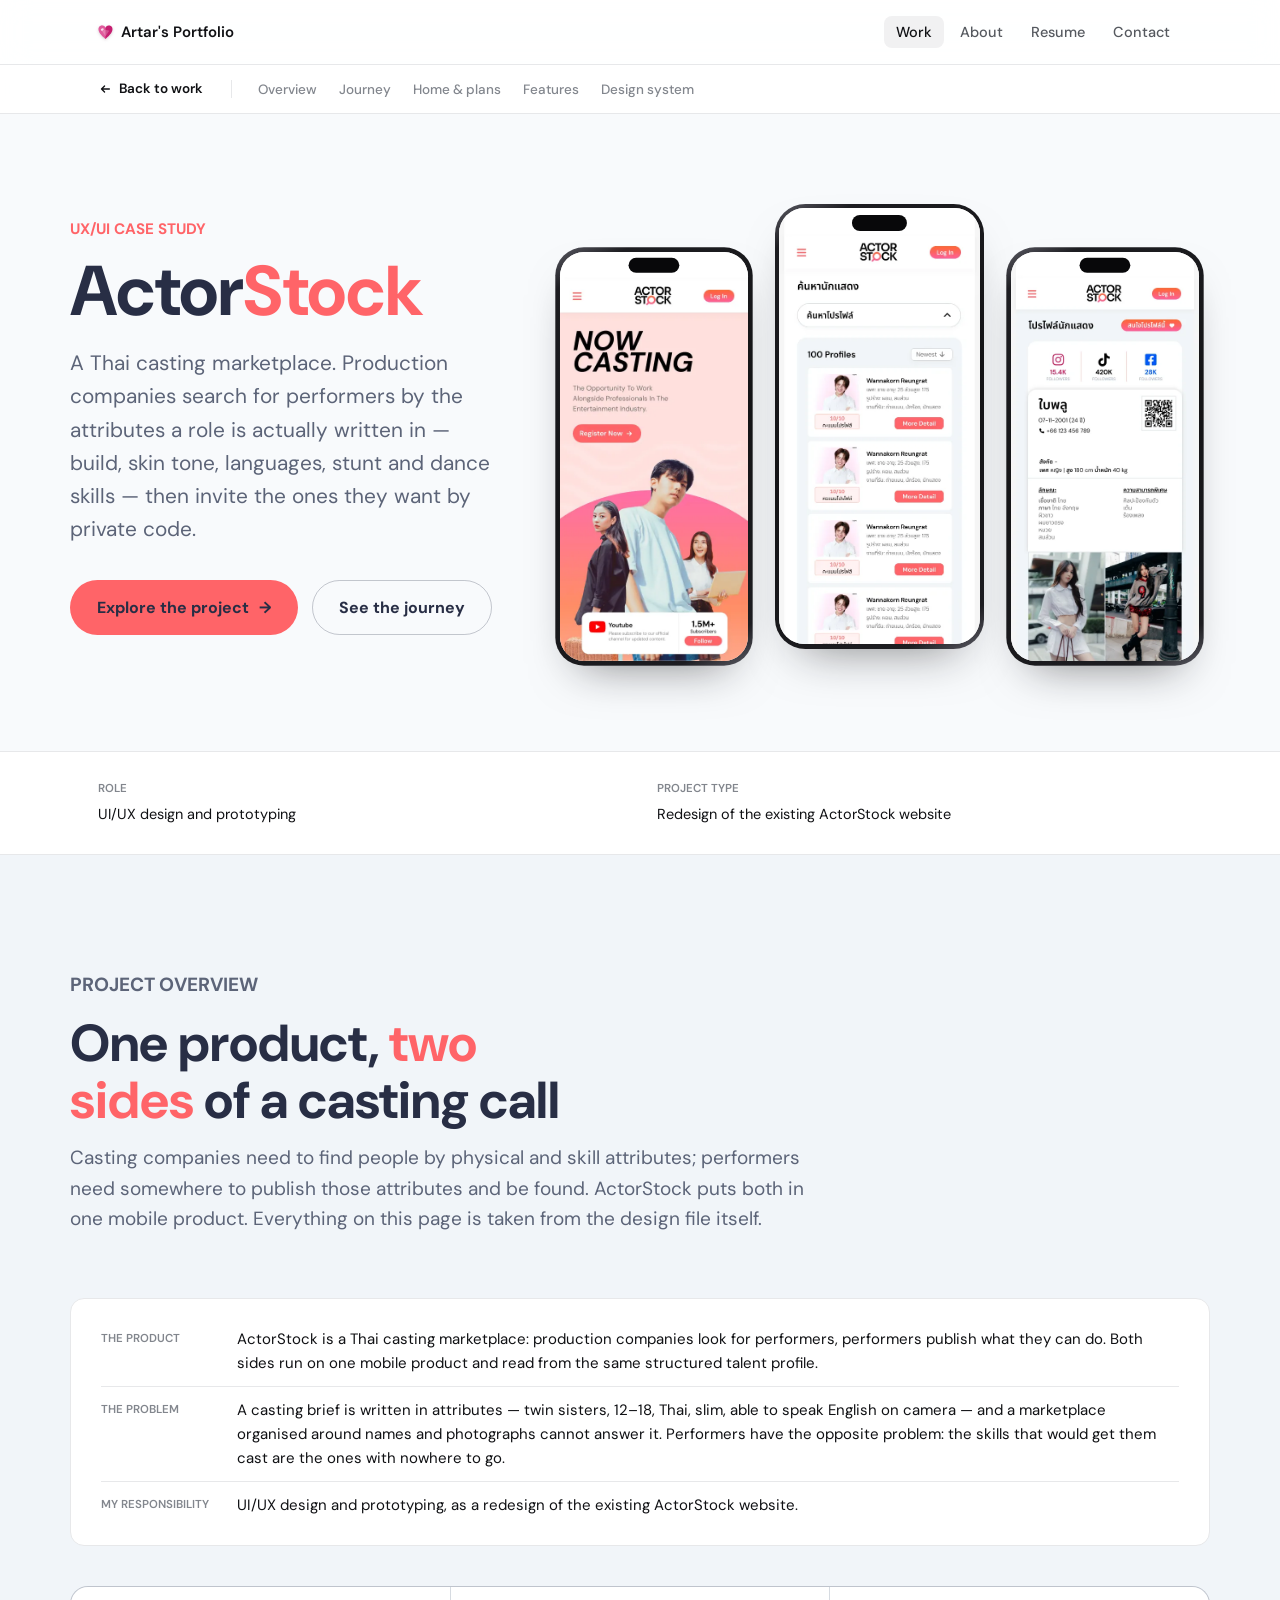
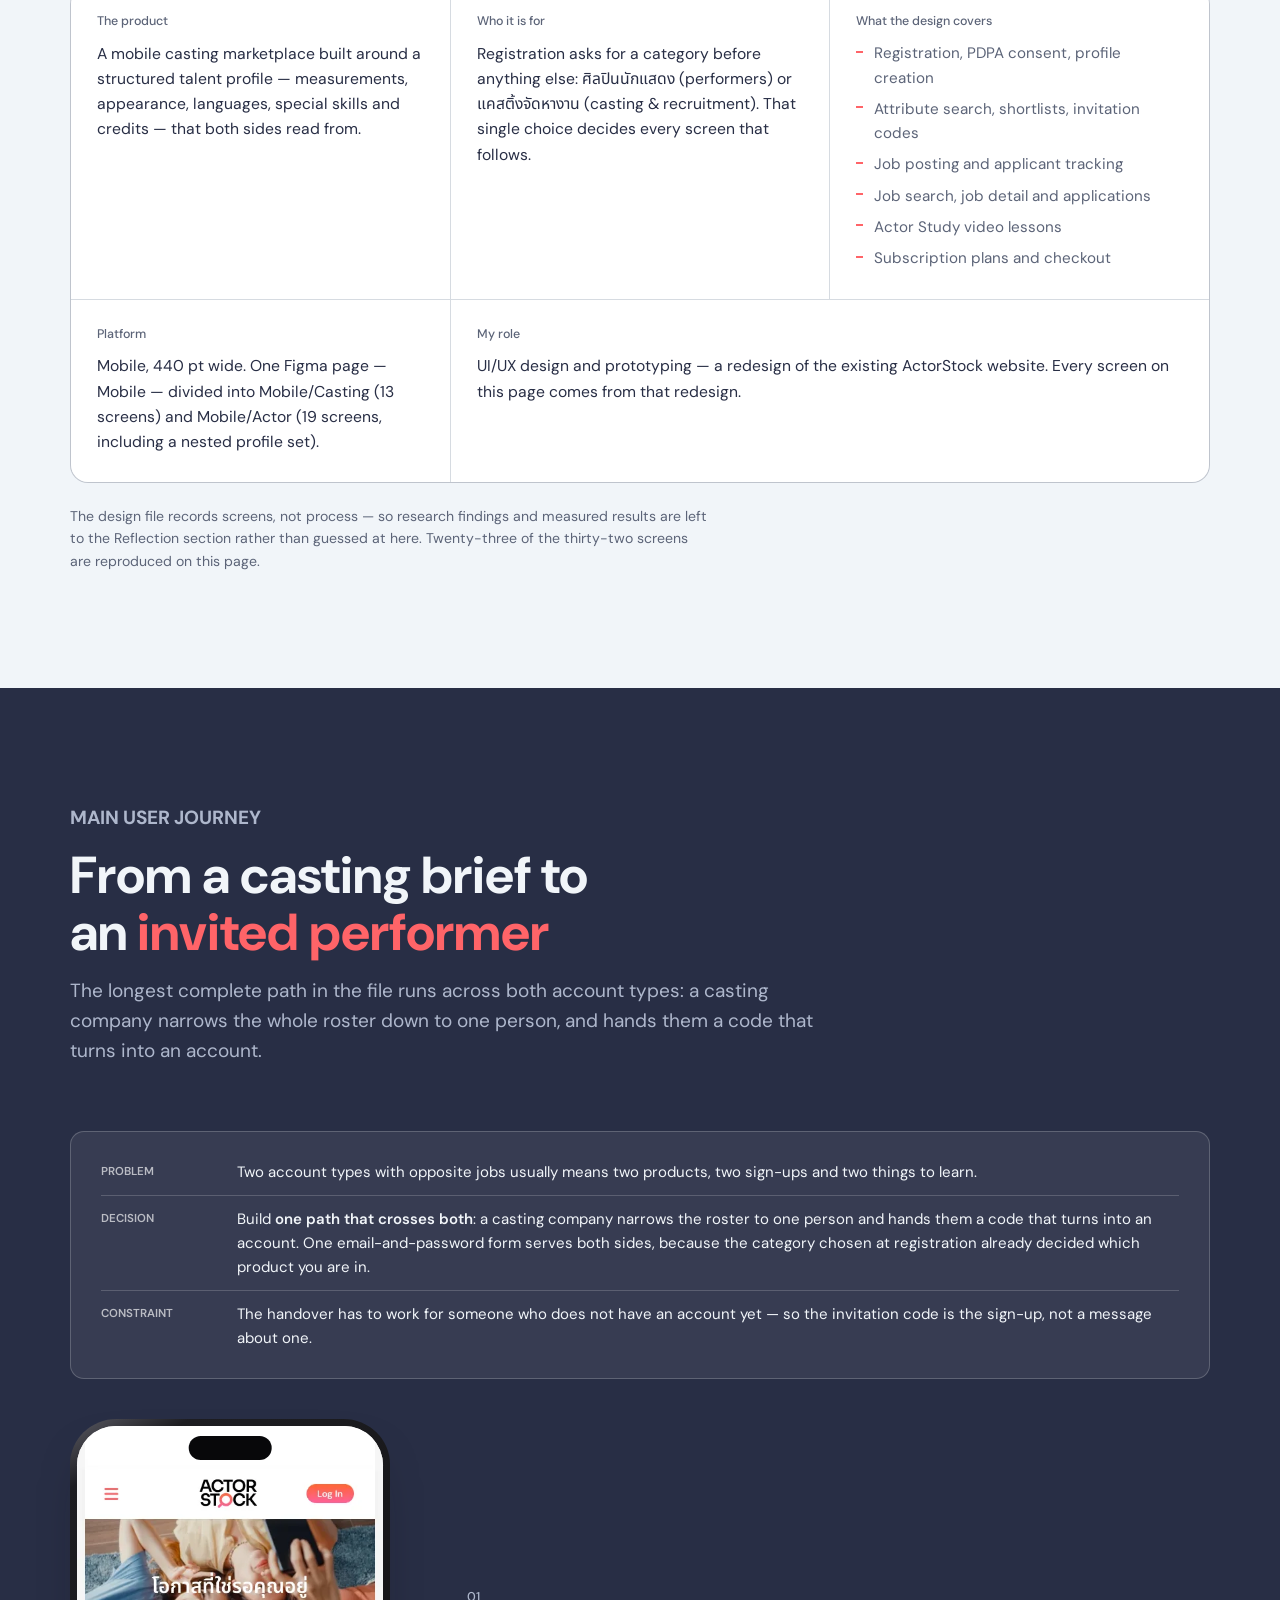
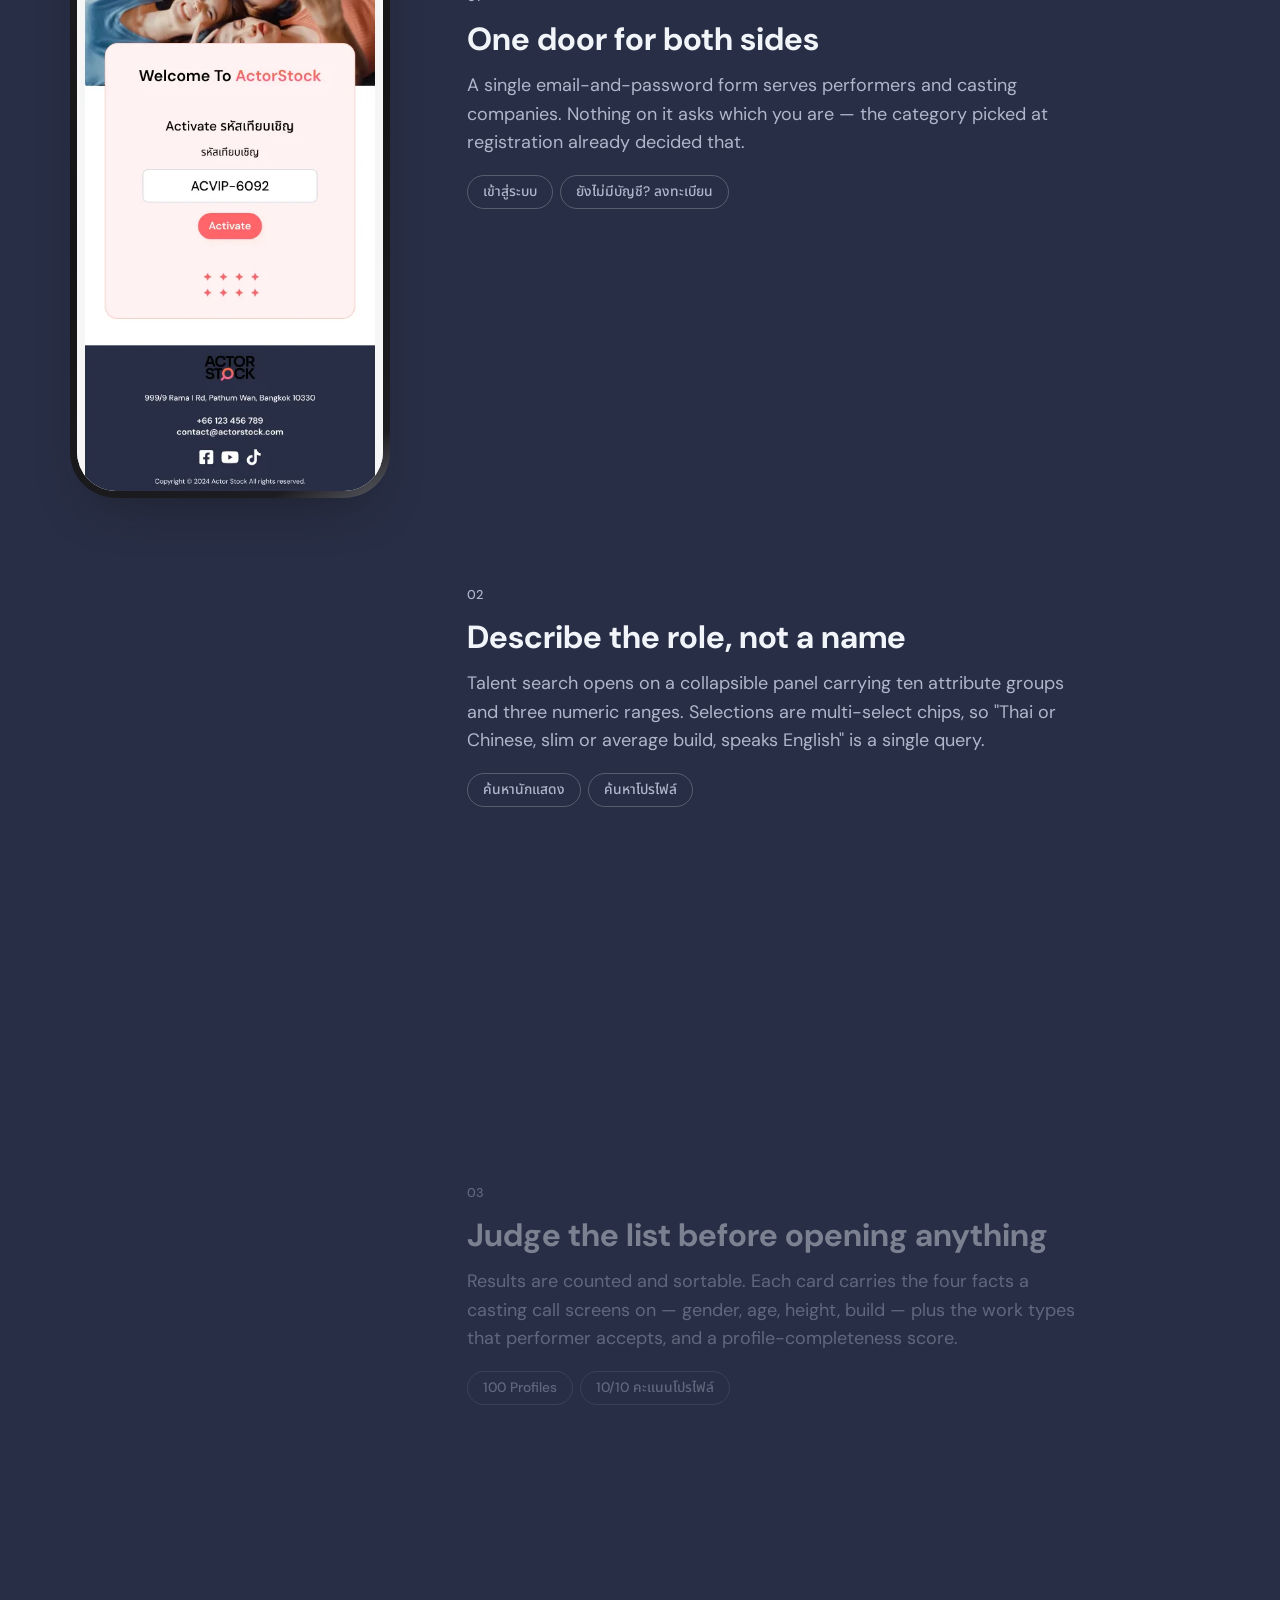
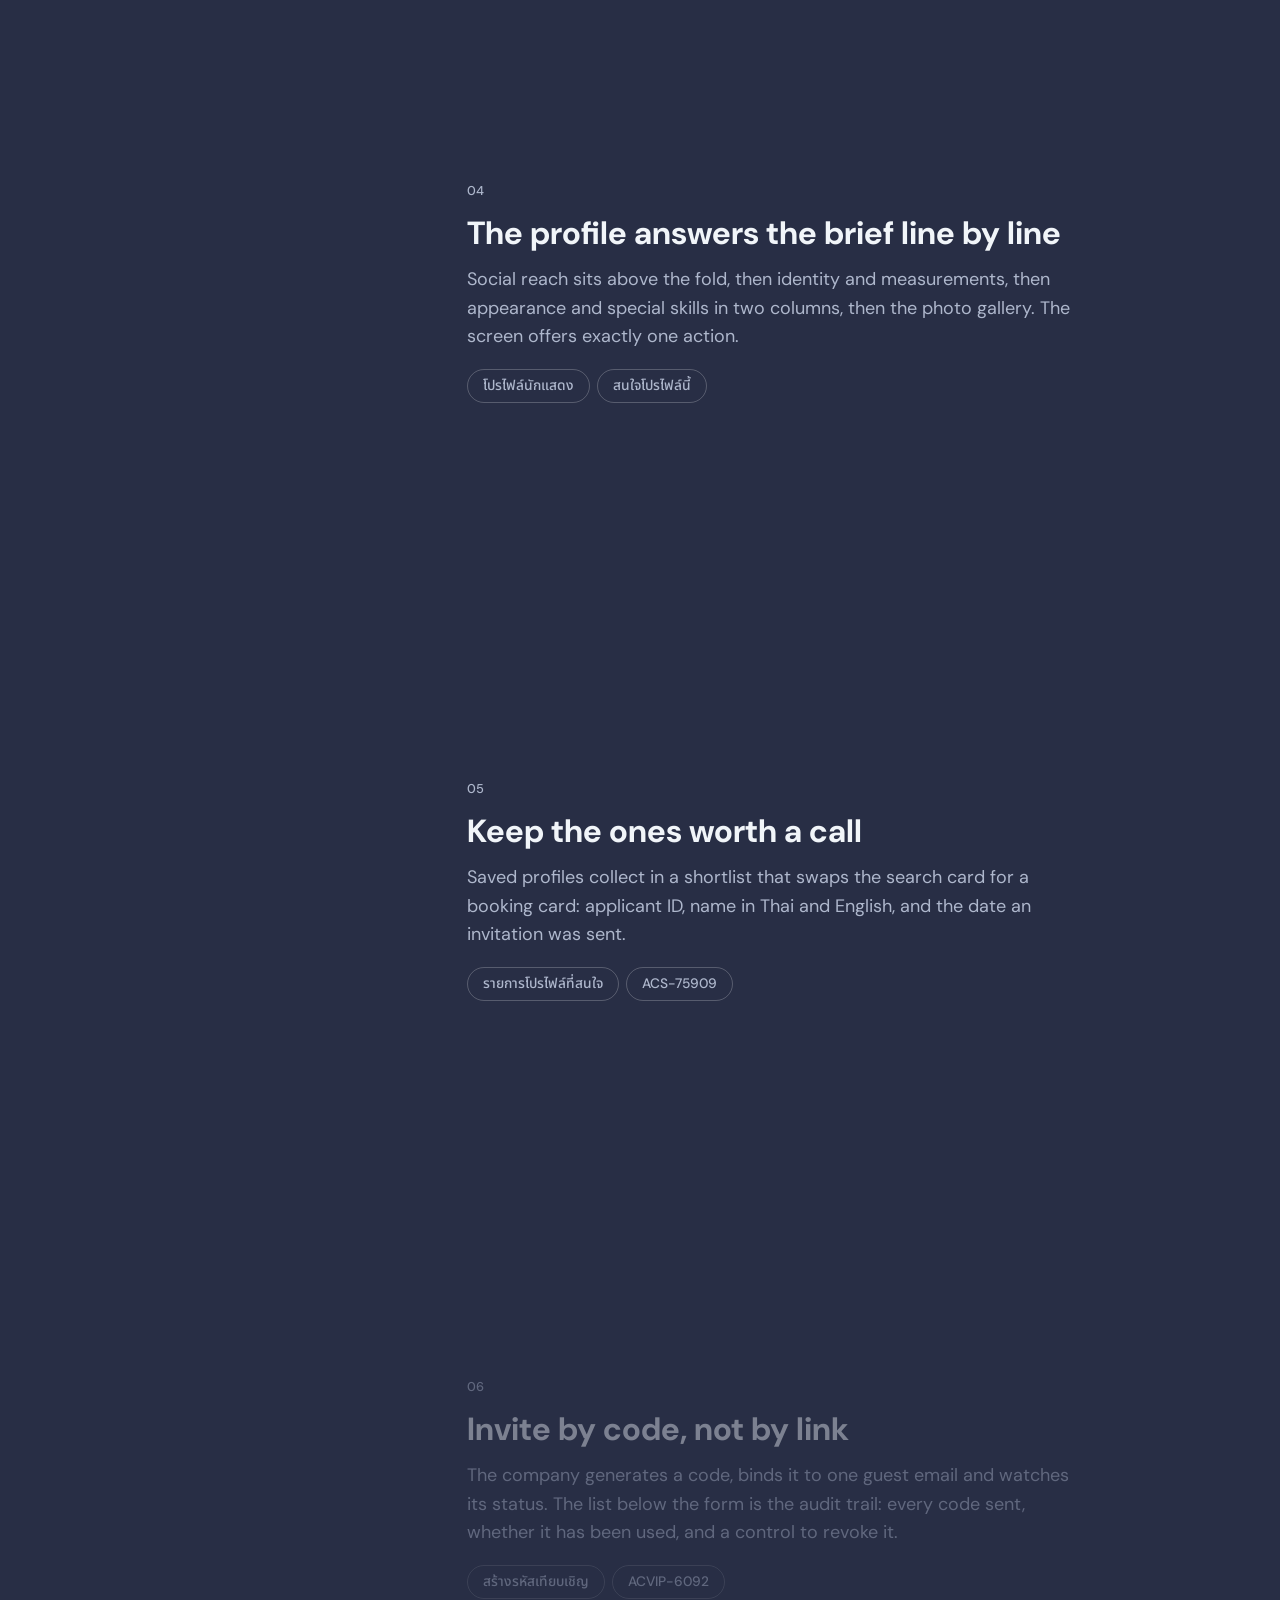
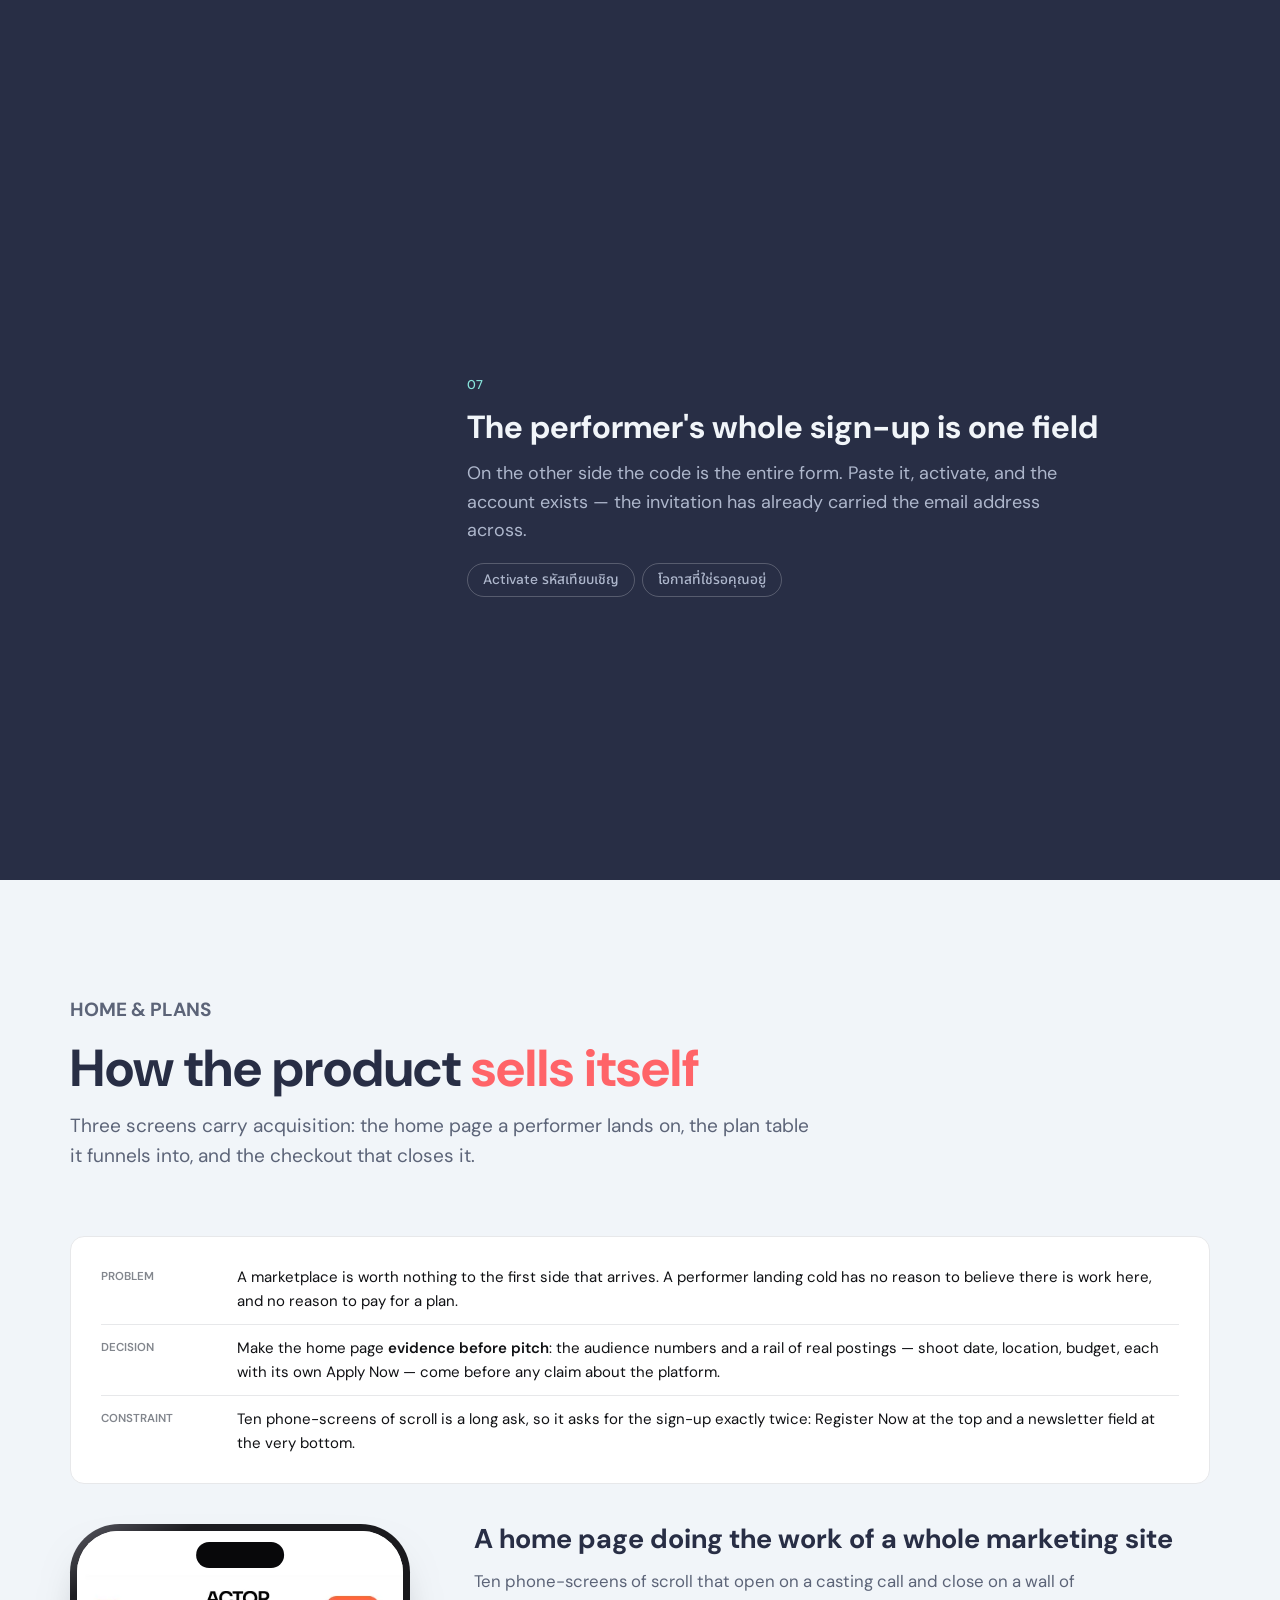
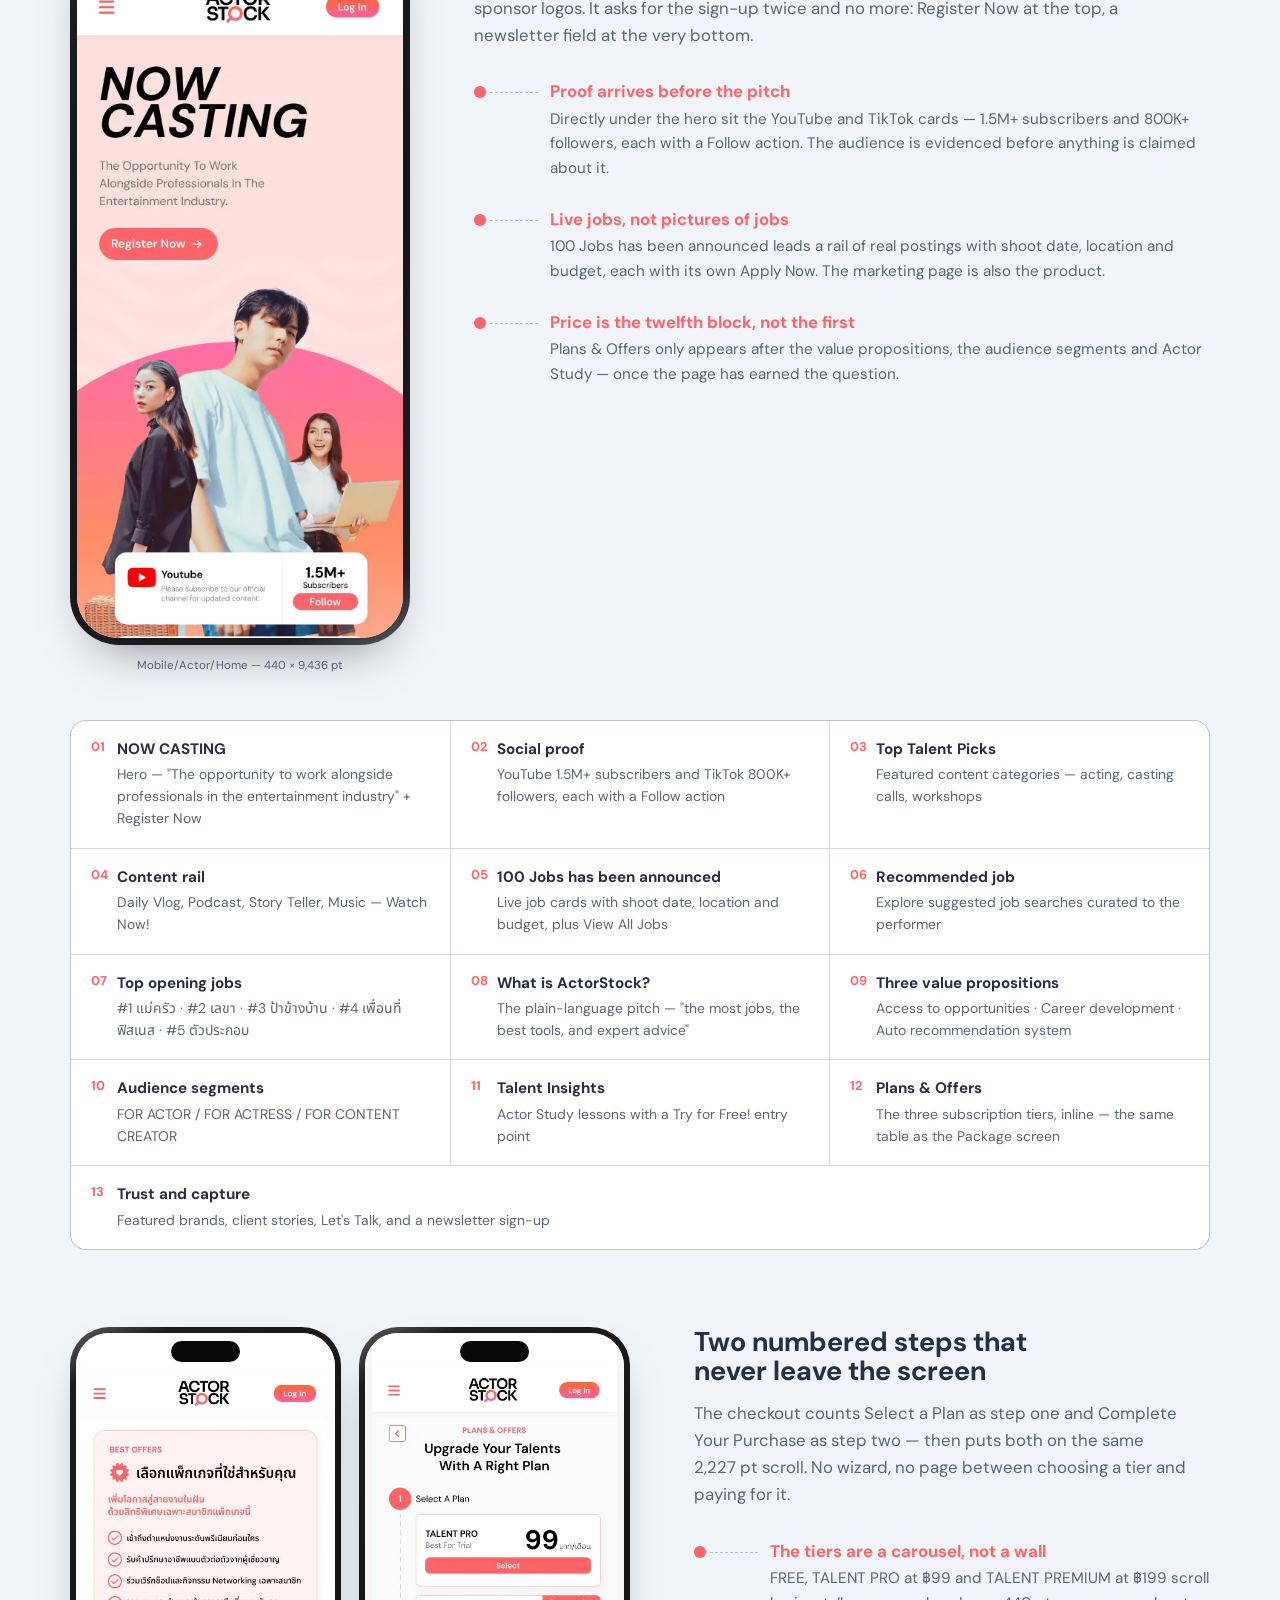
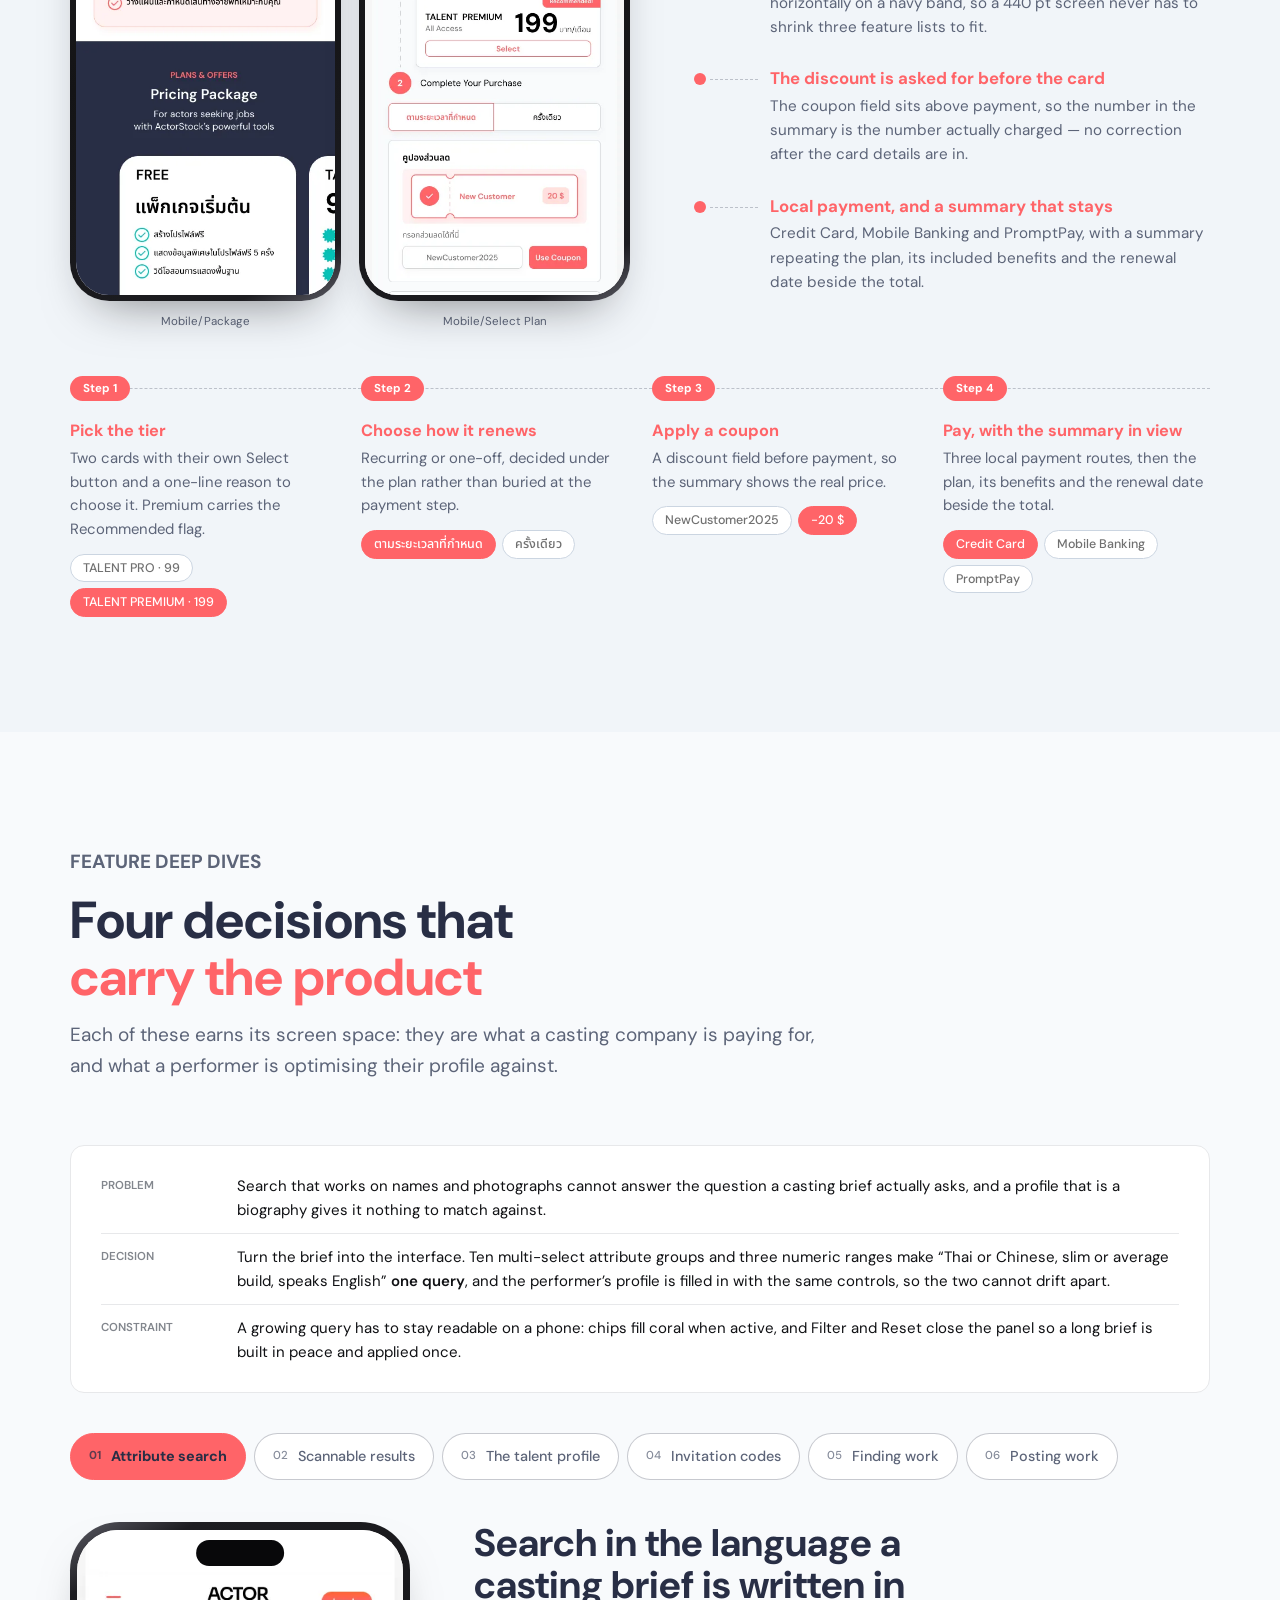
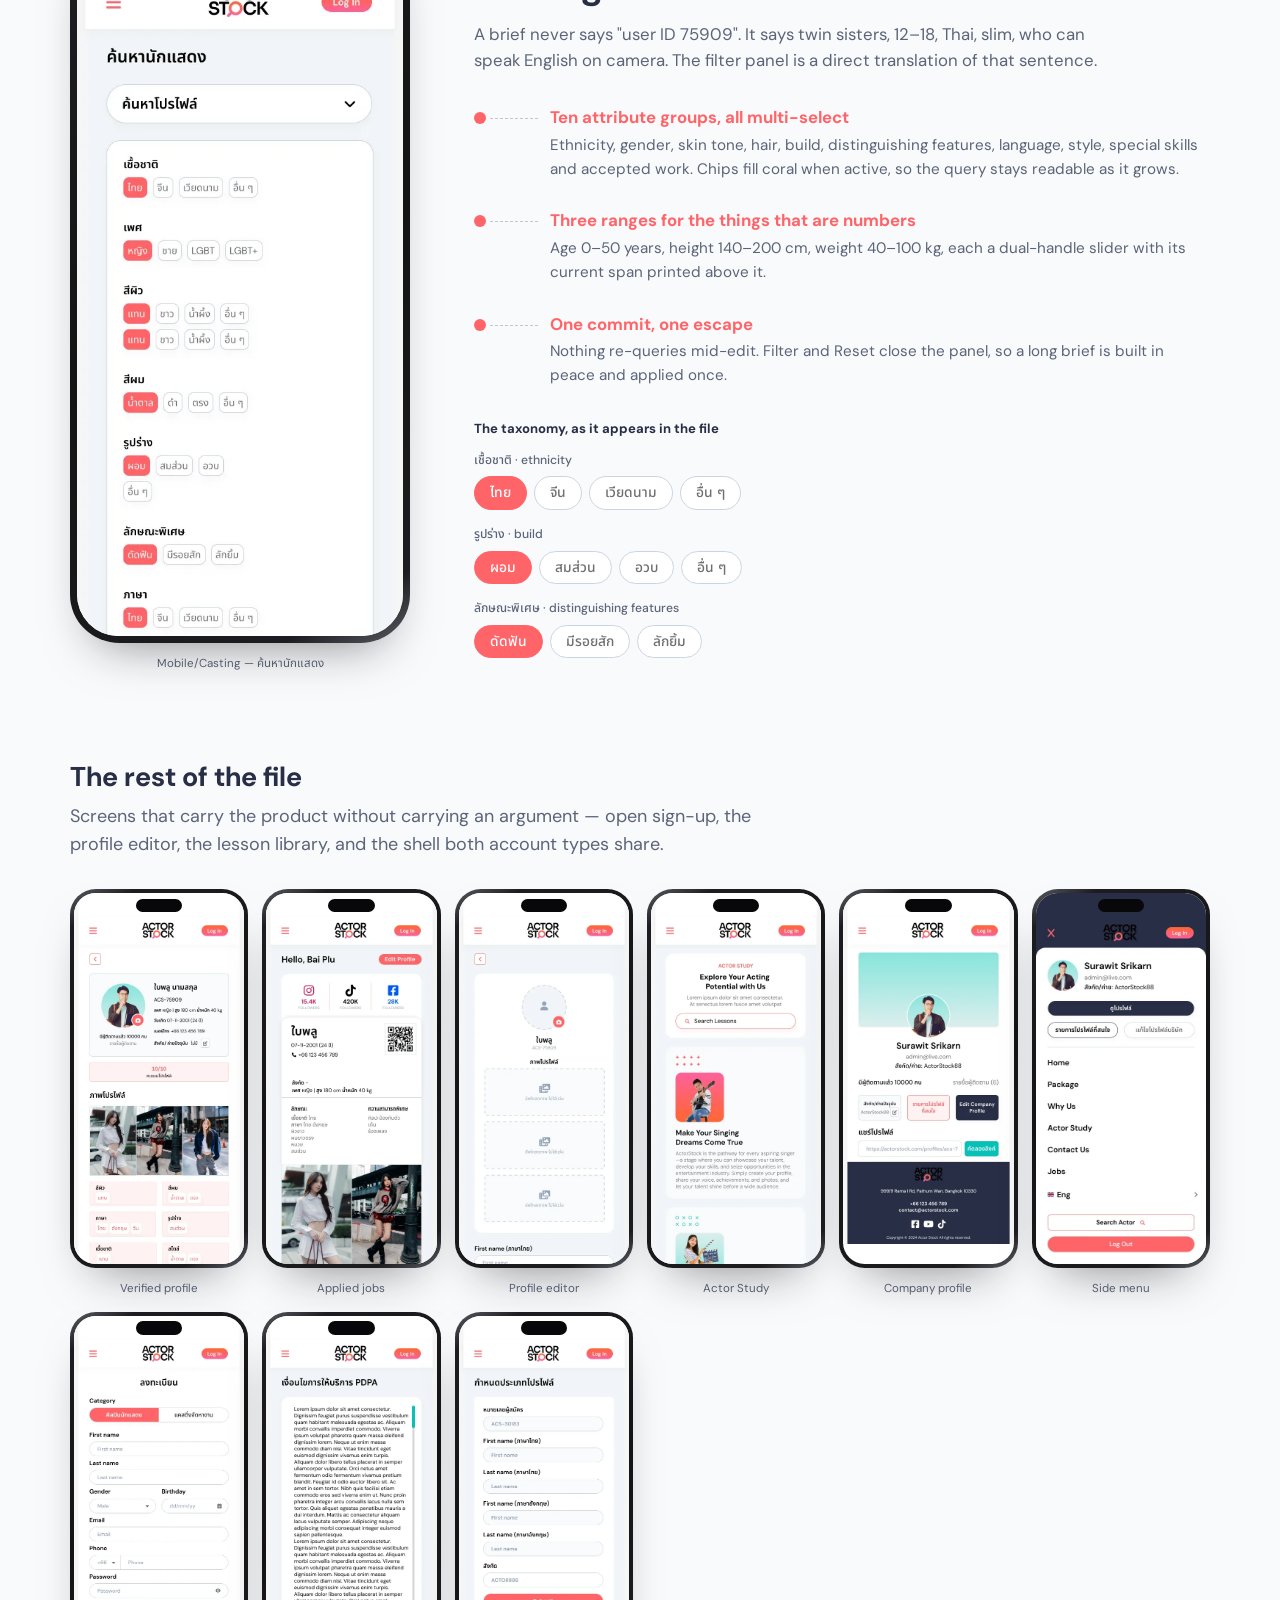
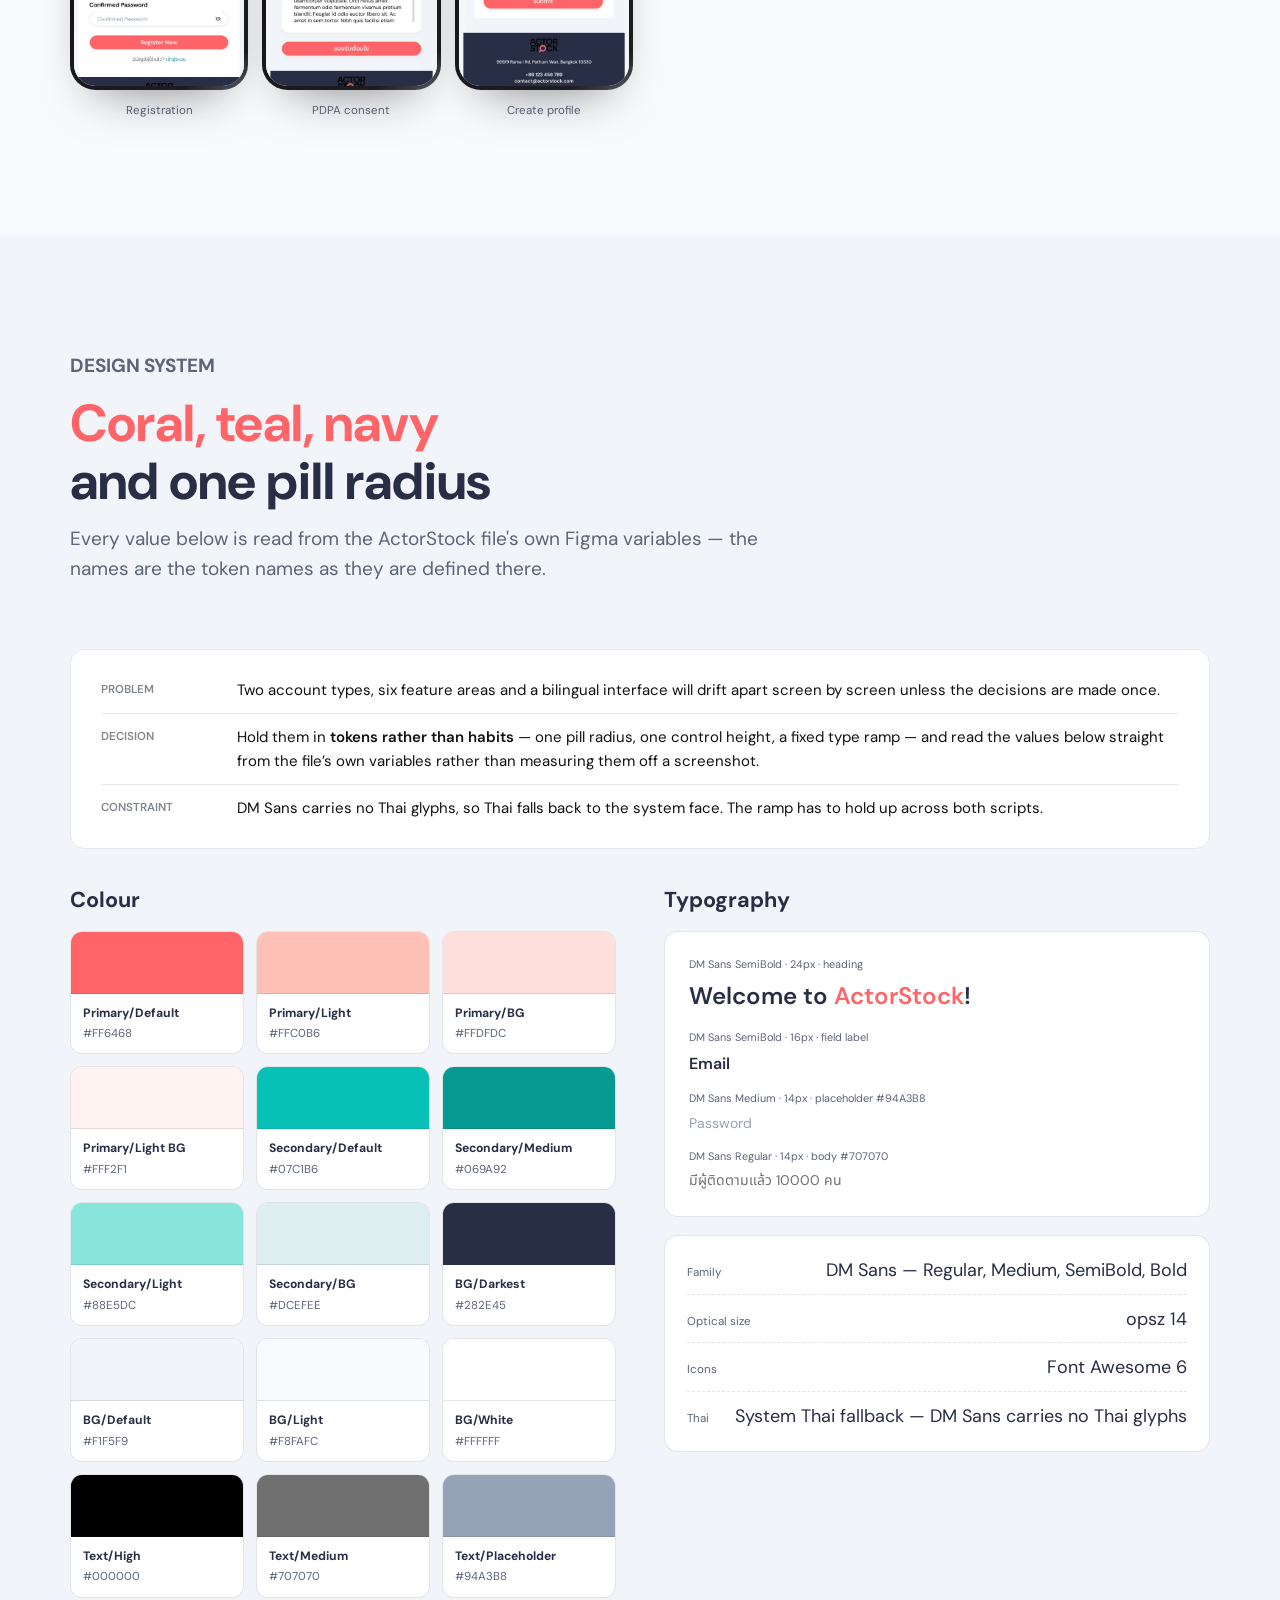
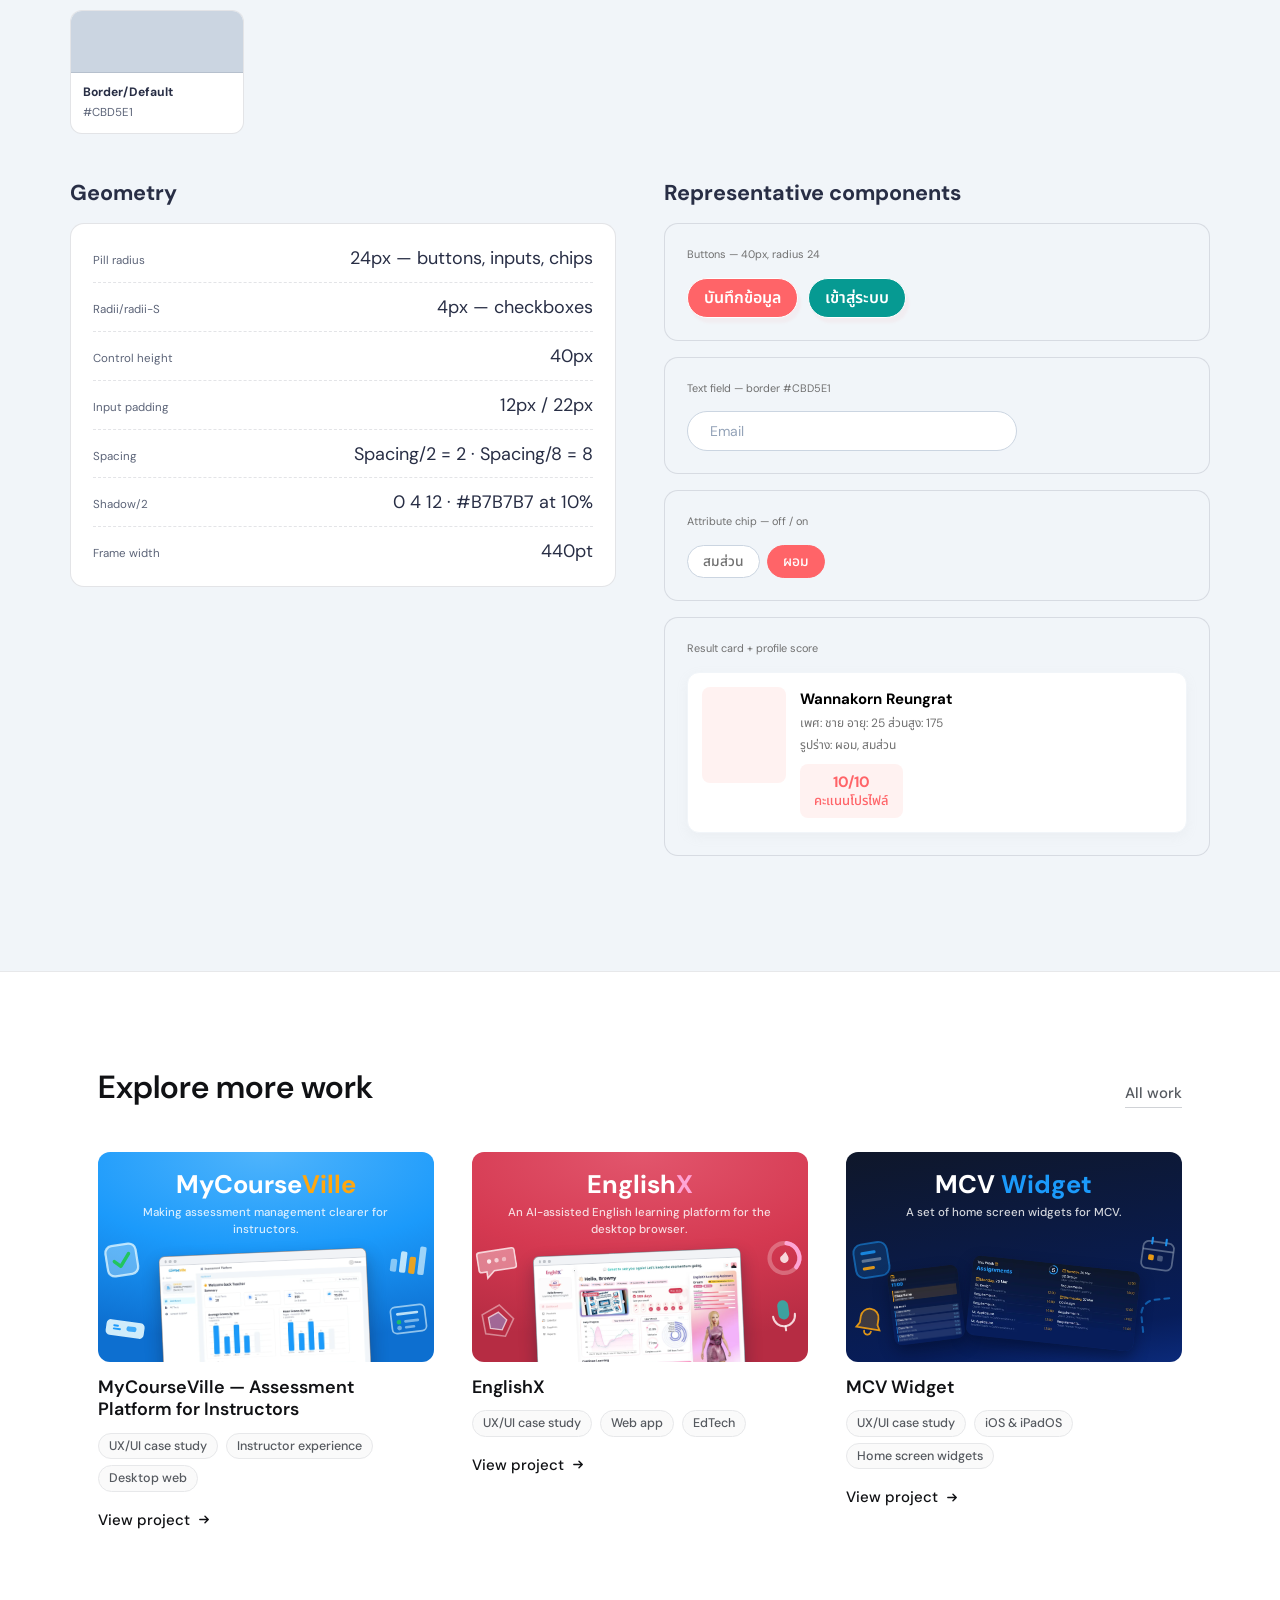
==== commit 31590093: "Summarise each ActorStock section above its detail Problem / decision and why / constraint above the" ====
--- a/projects/actorstock/index.html
+++ b/projects/actorstock/index.html
@@ -146,6 +146,22 @@
       </p>
     </div>
 
+    <dl class="pf-lead">
+      <div class="pf-lead__row">
+        <dt>The product</dt>
+        <dd>ActorStock is a Thai casting marketplace: production companies look for performers, performers publish what they can do. Both sides run on one mobile product and read from the same structured talent profile.</dd>
+      </div>
+      <div class="pf-lead__row">
+        <dt>The problem</dt>
+        <dd>A casting brief is written in attributes — twin sisters, 12–18, Thai, slim, able to speak English on camera — and a marketplace organised around names and photographs cannot answer it. Performers have the opposite problem: the skills that would get them cast are the ones with nowhere to go.</dd>
+      </div>
+      <div class="pf-lead__row">
+        <dt>My responsibility</dt>
+        <dd>UI/UX design and prototyping, as a redesign of the existing ActorStock website.</dd>
+      </div>
+    </dl>
+
+
     <div class="ov-grid">
       <article class="ov">
         <h3>The product</h3>
@@ -206,6 +222,22 @@
         narrows the whole roster down to one person, and hands them a code that turns into an account.
       </p>
     </div>
+
+    <dl class="pf-lead">
+      <div class="pf-lead__row">
+        <dt>Problem</dt>
+        <dd>Two account types with opposite jobs usually means two products, two sign-ups and two things to learn.</dd>
+      </div>
+      <div class="pf-lead__row">
+        <dt>Decision</dt>
+        <dd>Build <strong>one path that crosses both</strong>: a casting company narrows the roster to one person and hands them a code that turns into an account. One email-and-password form serves both sides, because the category chosen at registration already decided which product you are in.</dd>
+      </div>
+      <div class="pf-lead__row">
+        <dt>Constraint</dt>
+        <dd>The handover has to work for someone who does not have an account yet — so the invitation code is the sign-up, not a message about one.</dd>
+      </div>
+    </dl>
+
 
     <div class="journey">
       <div class="journey__stage">
@@ -366,6 +398,22 @@
       </p>
     </div>
 
+    <dl class="pf-lead">
+      <div class="pf-lead__row">
+        <dt>Problem</dt>
+        <dd>A marketplace is worth nothing to the first side that arrives. A performer landing cold has no reason to believe there is work here, and no reason to pay for a plan.</dd>
+      </div>
+      <div class="pf-lead__row">
+        <dt>Decision</dt>
+        <dd>Make the home page <strong>evidence before pitch</strong>: the audience numbers and a rail of real postings — shoot date, location, budget, each with its own Apply Now — come before any claim about the platform.</dd>
+      </div>
+      <div class="pf-lead__row">
+        <dt>Constraint</dt>
+        <dd>Ten phone-screens of scroll is a long ask, so it asks for the sign-up exactly twice: Register Now at the top and a newsletter field at the very bottom.</dd>
+      </div>
+    </dl>
+
+
     <div class="landing-part">
       <div class="feature">
         <div class="feature__shots">
@@ -544,6 +592,22 @@
          what a performer is optimising their profile against.</p>
     </div>
 
+    <dl class="pf-lead">
+      <div class="pf-lead__row">
+        <dt>Problem</dt>
+        <dd>Search that works on names and photographs cannot answer the question a casting brief actually asks, and a profile that is a biography gives it nothing to match against.</dd>
+      </div>
+      <div class="pf-lead__row">
+        <dt>Decision</dt>
+        <dd>Turn the brief into the interface. Ten multi-select attribute groups and three numeric ranges make &ldquo;Thai or Chinese, slim or average build, speaks English&rdquo; <strong>one query</strong>, and the performer&rsquo;s profile is filled in with the same controls, so the two cannot drift apart.</dd>
+      </div>
+      <div class="pf-lead__row">
+        <dt>Constraint</dt>
+        <dd>A growing query has to stay readable on a phone: chips fill coral when active, and Filter and Reset close the panel so a long brief is built in peace and applied once.</dd>
+      </div>
+    </dl>
+
+
     <div class="tablist" role="tablist" aria-label="Feature deep dives">
       <button class="tab" role="tab" id="tab-1" aria-controls="panel-1" aria-selected="true"><span class="tab__n">01</span> Attribute search</button>
       <button class="tab" role="tab" id="tab-2" aria-controls="panel-2" aria-selected="false" tabindex="-1"><span class="tab__n">02</span> Scannable results</button>
@@ -993,6 +1057,22 @@
       <p>Every value below is read from the ActorStock file's own Figma variables — the names are
          the token names as they are defined there.</p>
     </div>
+
+    <dl class="pf-lead">
+      <div class="pf-lead__row">
+        <dt>Problem</dt>
+        <dd>Two account types, six feature areas and a bilingual interface will drift apart screen by screen unless the decisions are made once.</dd>
+      </div>
+      <div class="pf-lead__row">
+        <dt>Decision</dt>
+        <dd>Hold them in <strong>tokens rather than habits</strong> — one pill radius, one control height, a fixed type ramp — and read the values below straight from the file&rsquo;s own variables rather than measuring them off a screenshot.</dd>
+      </div>
+      <div class="pf-lead__row">
+        <dt>Constraint</dt>
+        <dd>DM Sans carries no Thai glyphs, so Thai falls back to the system face. The ramp has to hold up across both scripts.</dd>
+      </div>
+    </dl>
+
 
     <div class="ds-grid">
       <div class="ds-block">
--- a/assets/css/shell.css
+++ b/assets/css/shell.css
@@ -1227,6 +1227,82 @@
   text-wrap: pretty;
 }
 
+/* --------------------------------------------------------------- lead --
+   A short summary placed above a feature's existing detail: what the
+   problem was, what was decided and why, what constrained it, and what
+   evidence there is. Rows with nothing recorded behind them are simply not
+   written — the detail below is left exactly as it was. */
+.pf-lead {
+  margin: 0 0 clamp(26px, 3.4vw, 40px);
+  padding: clamp(20px, 2.6vw, 28px) clamp(20px, 2.6vw, 30px);
+  background: var(--pf-paper);
+  border: 1px solid var(--pf-line);
+  border-radius: 14px;
+}
+
+.pf-lead__row {
+  display: grid;
+  grid-template-columns: 116px 1fr;
+  gap: 4px 20px;
+  padding: 11px 0;
+  border-top: 1px solid var(--pf-line);
+}
+
+.pf-lead__row:first-child {
+  padding-top: 0;
+  border-top: 0;
+}
+
+.pf-lead__row:last-child {
+  padding-bottom: 0;
+}
+
+.pf-lead__row dt {
+  margin: 0;
+  font-family: var(--pf-font);
+  font-size: 11.5px;
+  font-weight: 600;
+  text-transform: uppercase;
+  color: var(--pf-ink-3);
+  padding-top: 3px;
+}
+
+.pf-lead__row dd {
+  margin: 0;
+  font-family: var(--pf-font);
+  font-size: 15px;
+  line-height: 1.6;
+  color: var(--pf-ink);
+  text-wrap: pretty;
+}
+
+.pf-lead__row dd strong { font-weight: 600; }
+
+@media (max-width: 640px) {
+  .pf-lead__row { grid-template-columns: 1fr; gap: 3px; }
+  .pf-lead__row dt { padding-top: 0; }
+}
+
+/* On the two genuinely dark bands — ActorStock's journey and the MCV Widget
+   showcase — a white card would glare, so it goes translucent and inherits
+   the band's own light text. Names are not a reliable guide here: EnglishX's
+   band--deep and Assessment's section--deep are both light, so they keep the
+   default card. */
+.band--ink .pf-lead,
+.band--dark .pf-lead {
+  background: rgba(255, 255, 255, .07);
+  border-color: rgba(255, 255, 255, .2);
+}
+
+.band--ink .pf-lead__row,
+.band--dark .pf-lead__row { border-top-color: rgba(255, 255, 255, .18); }
+
+.band--ink .pf-lead__row dd,
+.band--dark .pf-lead__row dd { color: inherit; }
+
+.band--ink .pf-lead__row dt,
+.band--dark .pf-lead__row dt { color: rgba(255, 255, 255, .66); }
+
 /* ==========================================================================
    Bedazzle — scattered gems on the homepage
    --------------------------------------------------------------------------
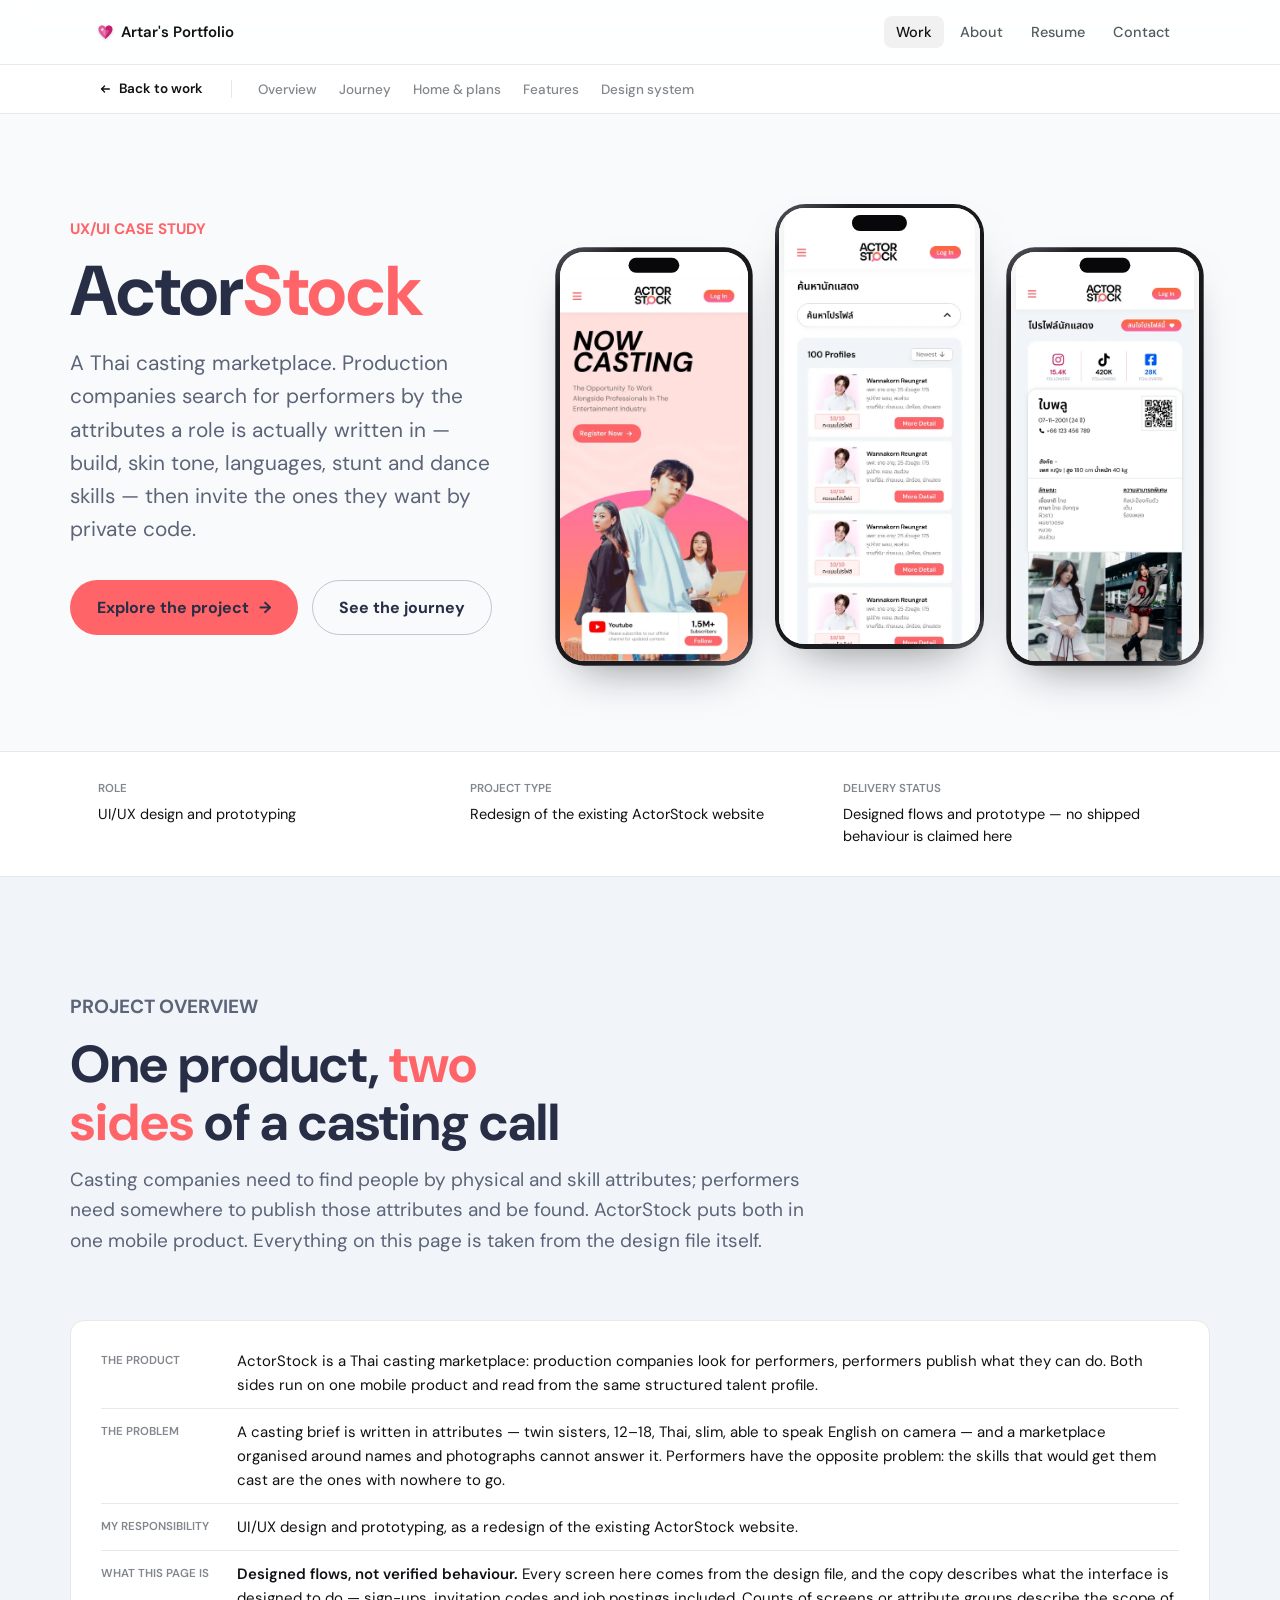
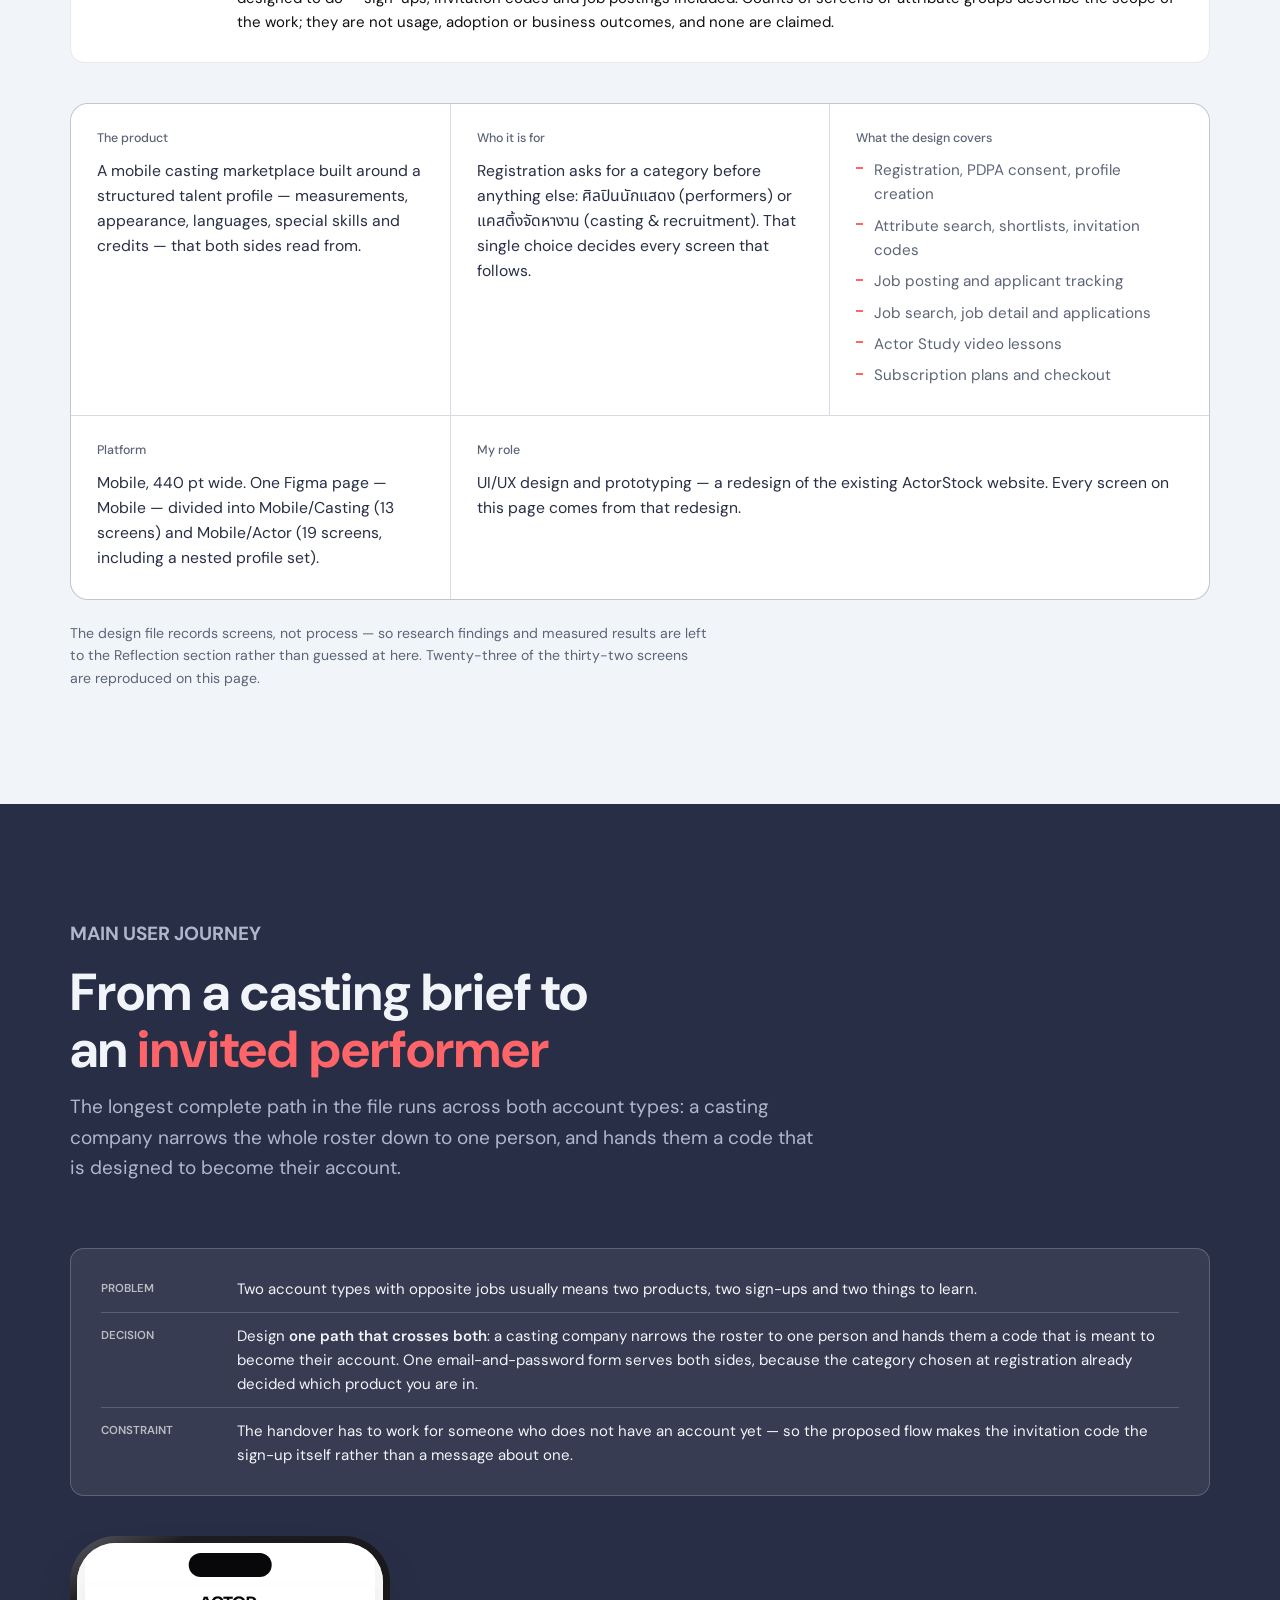
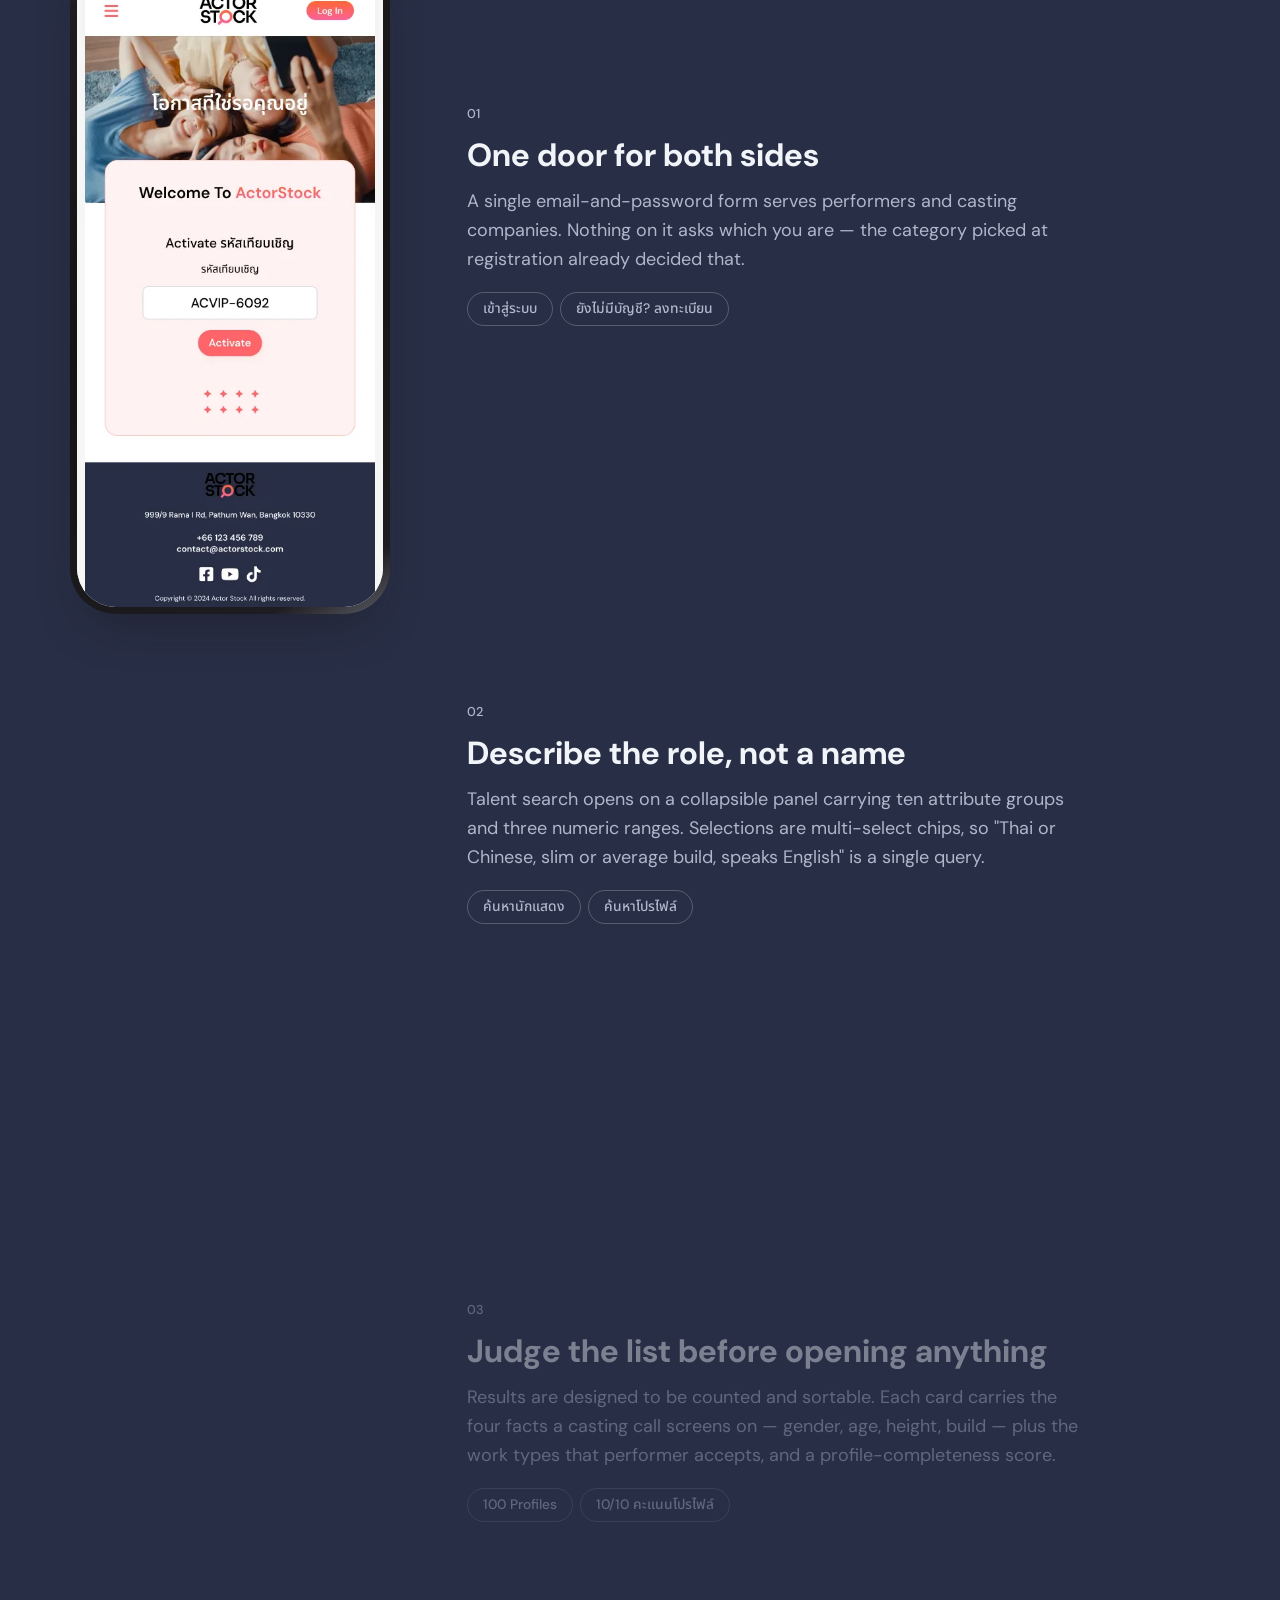
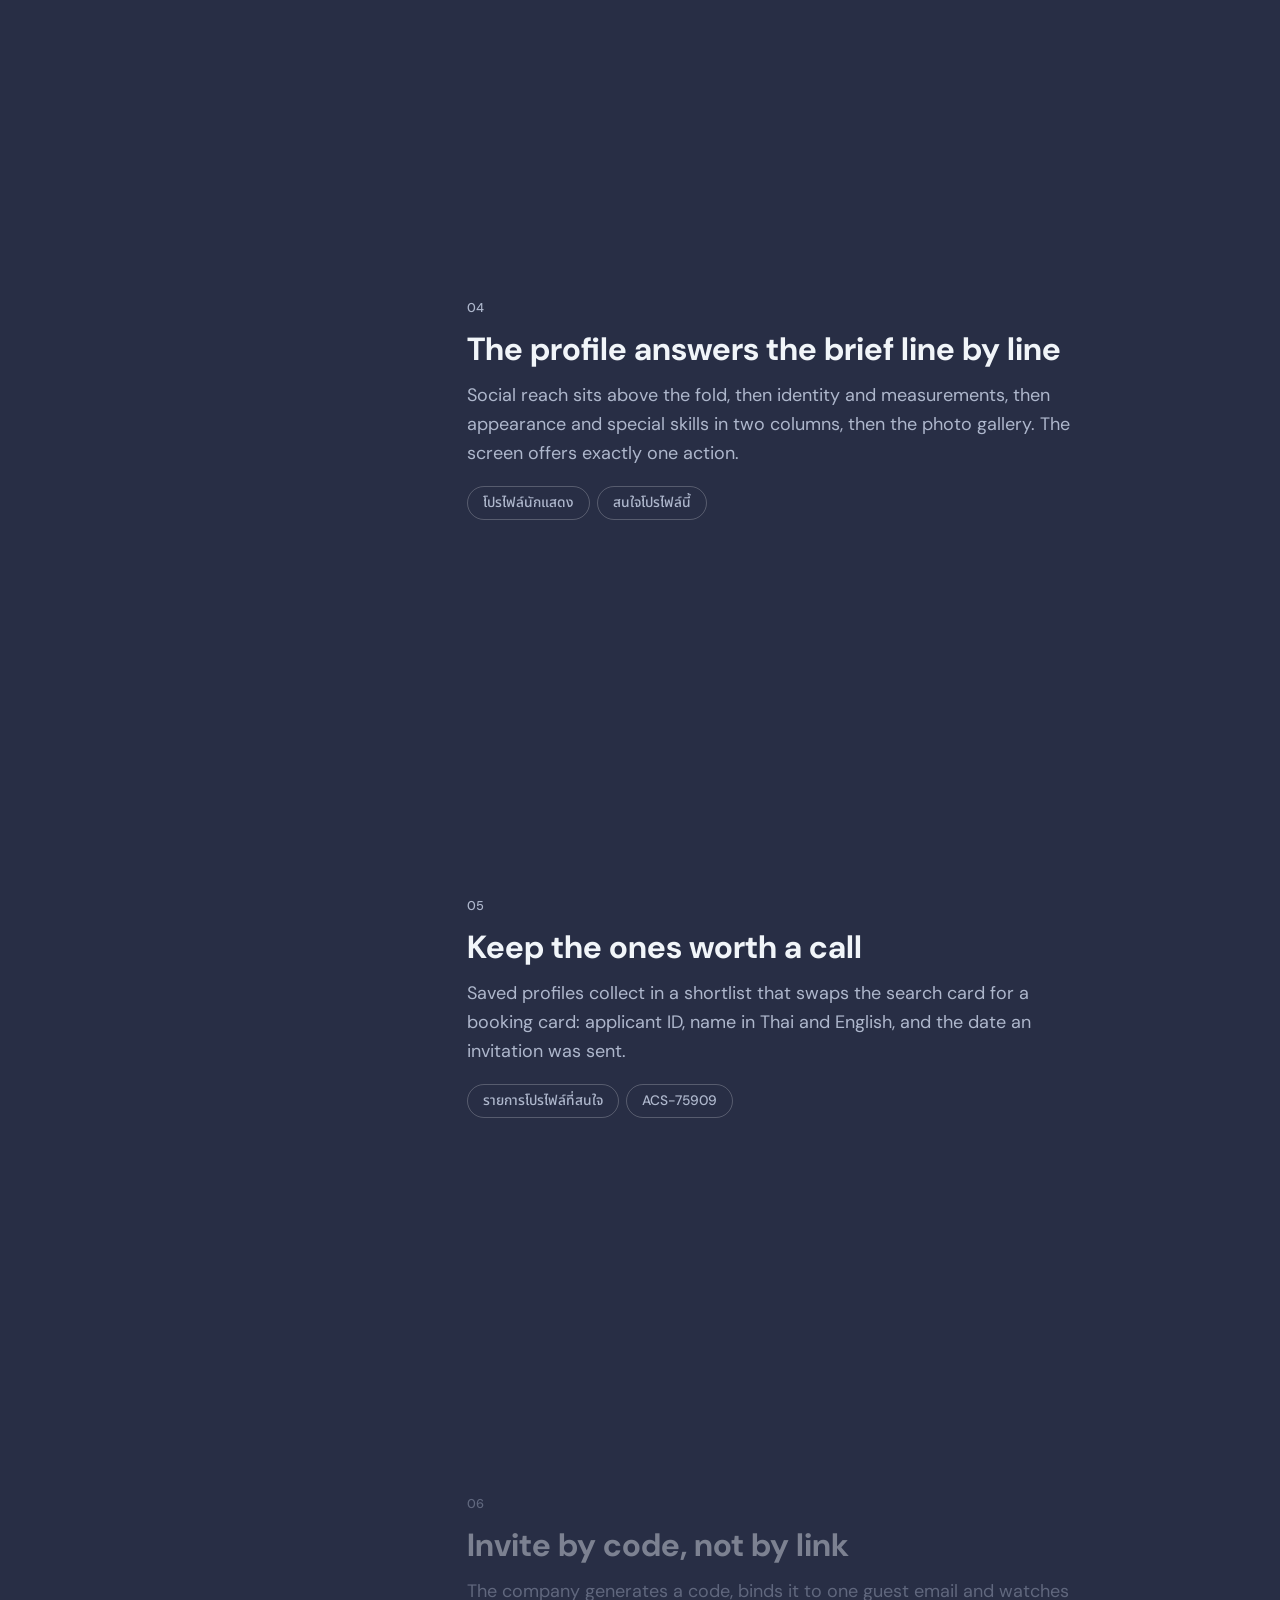
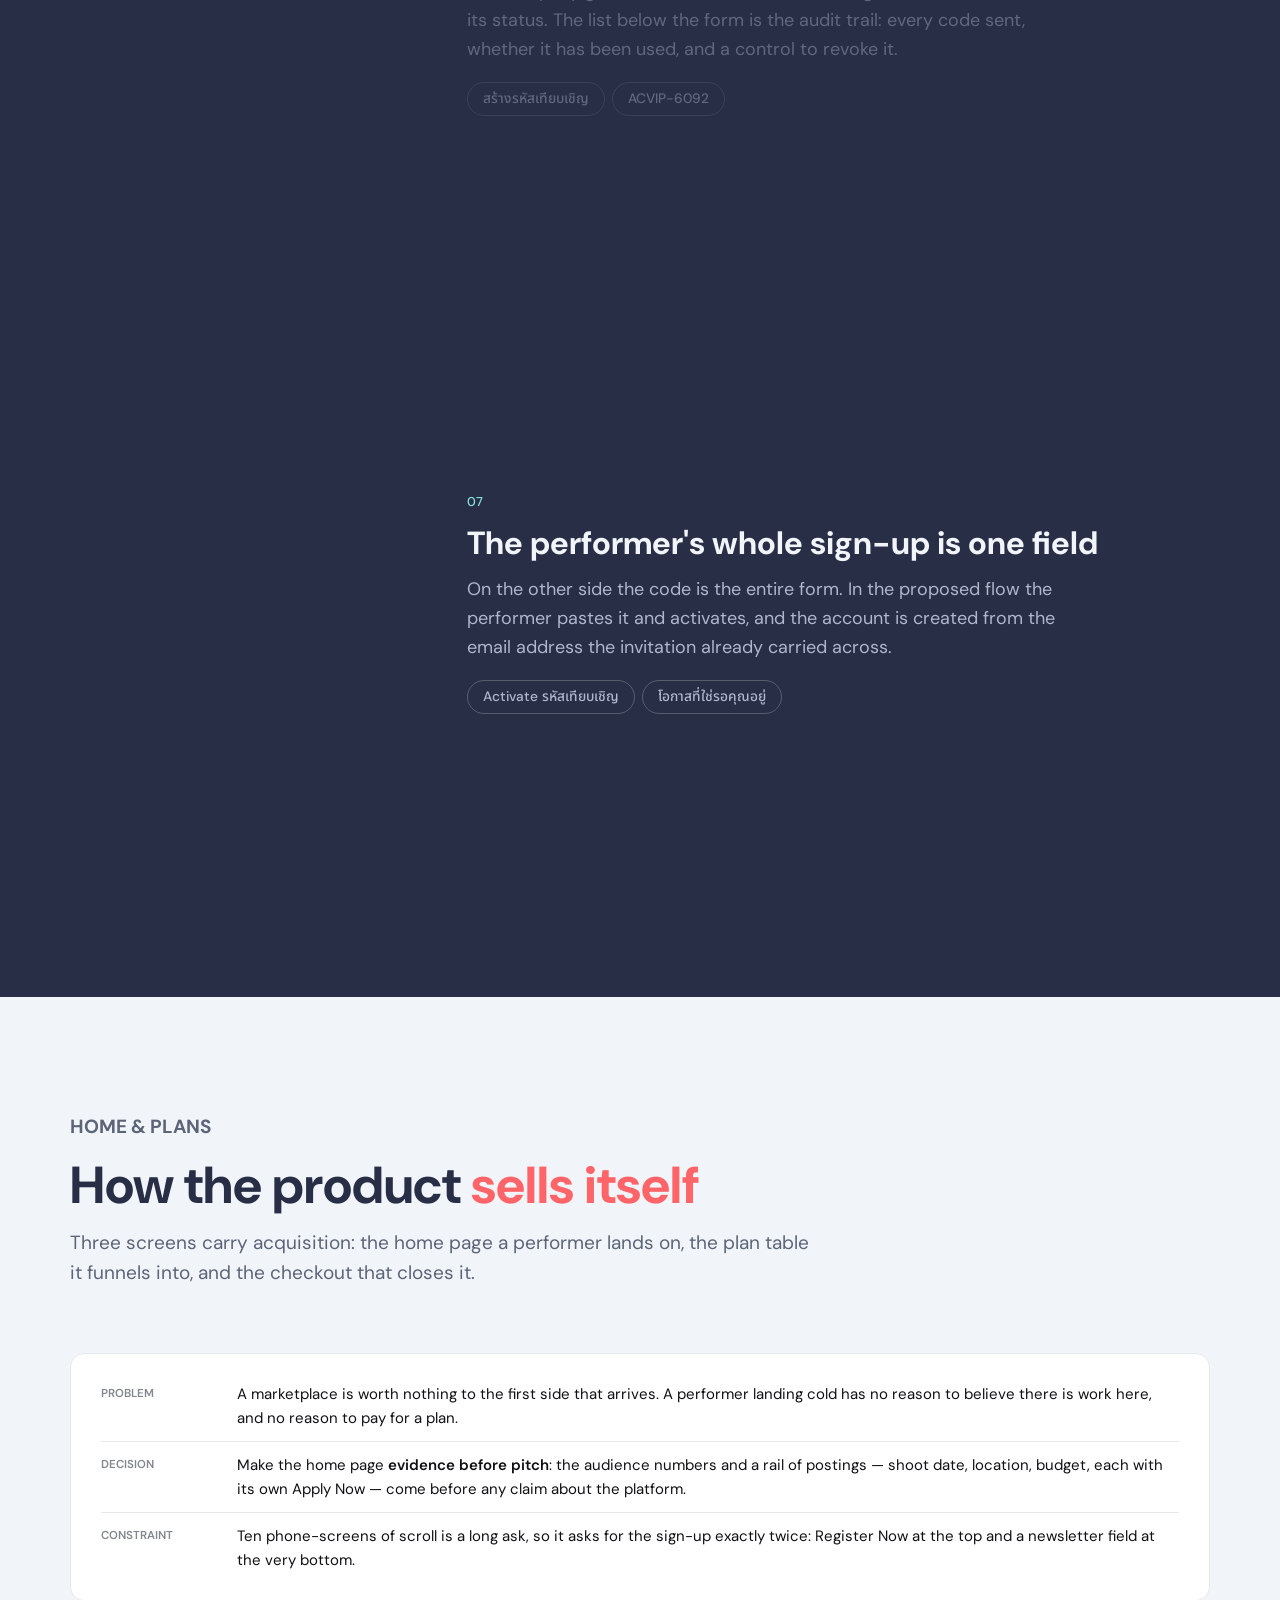
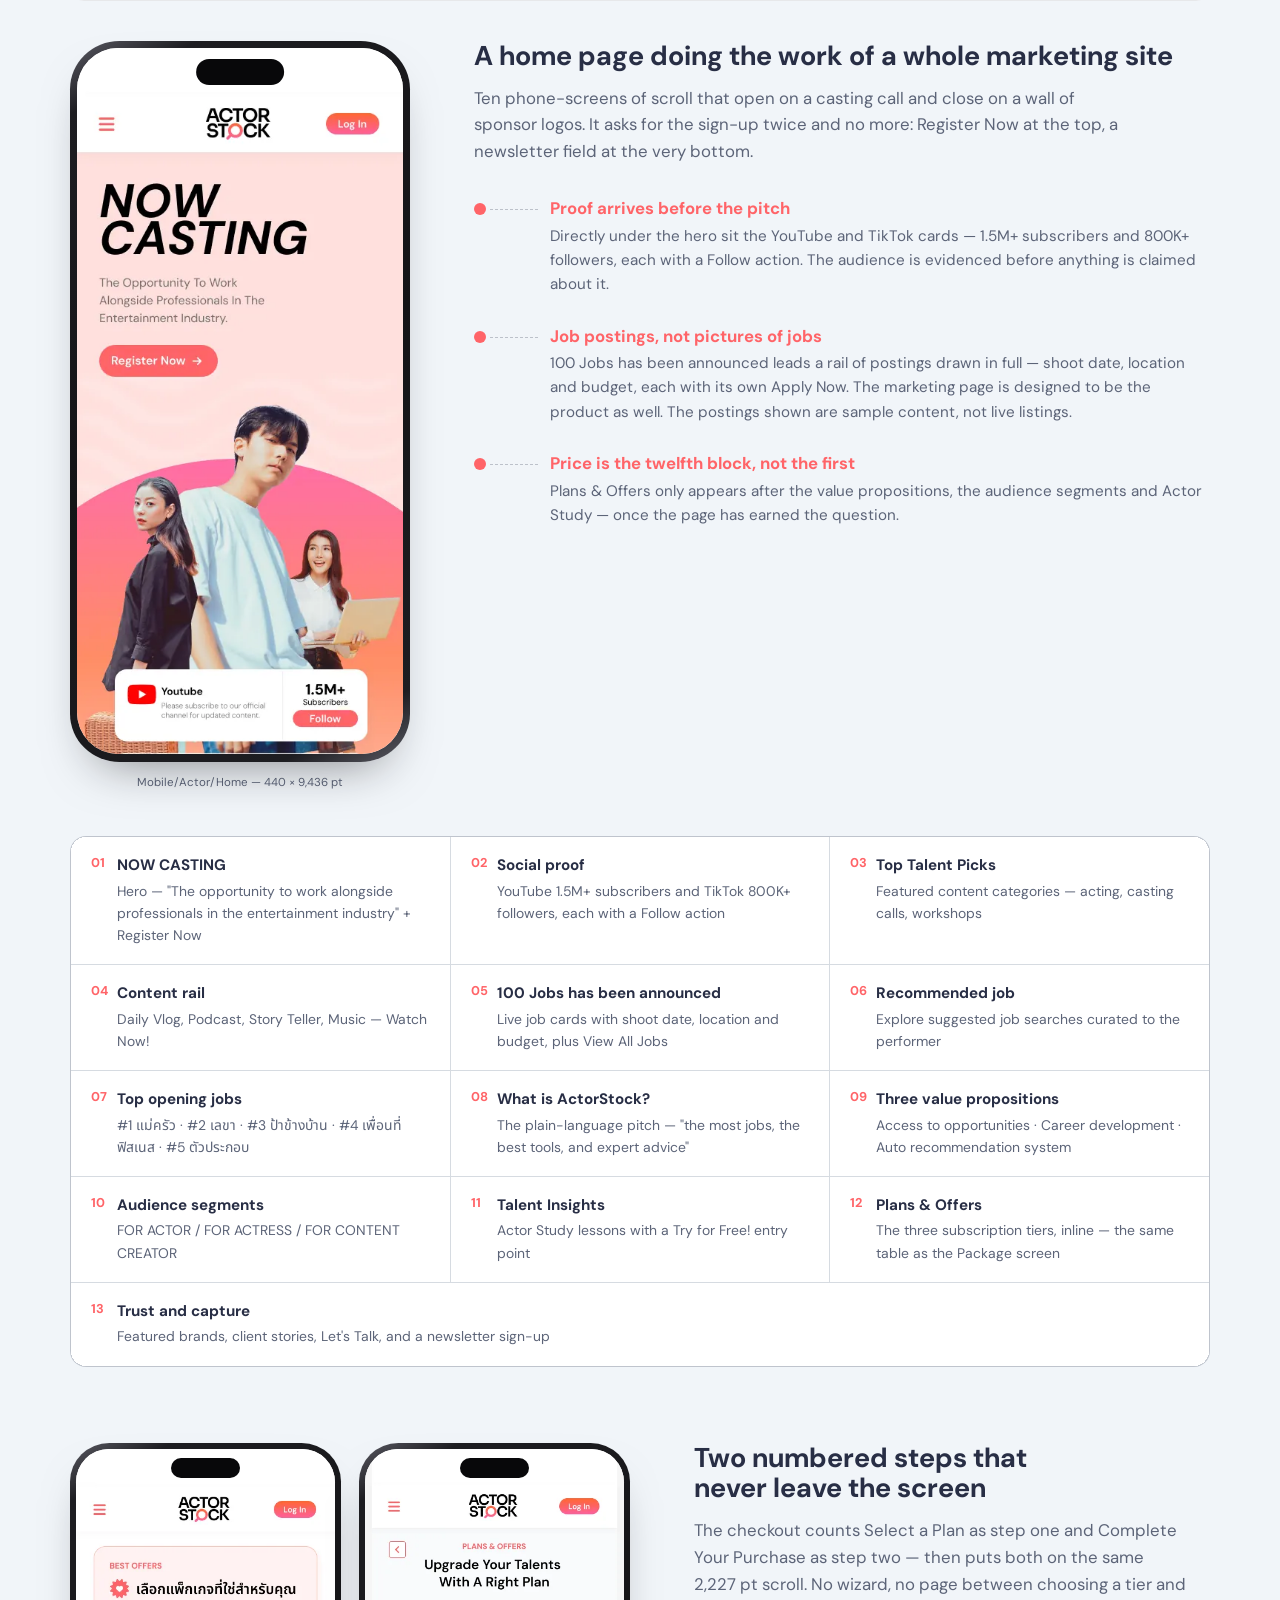
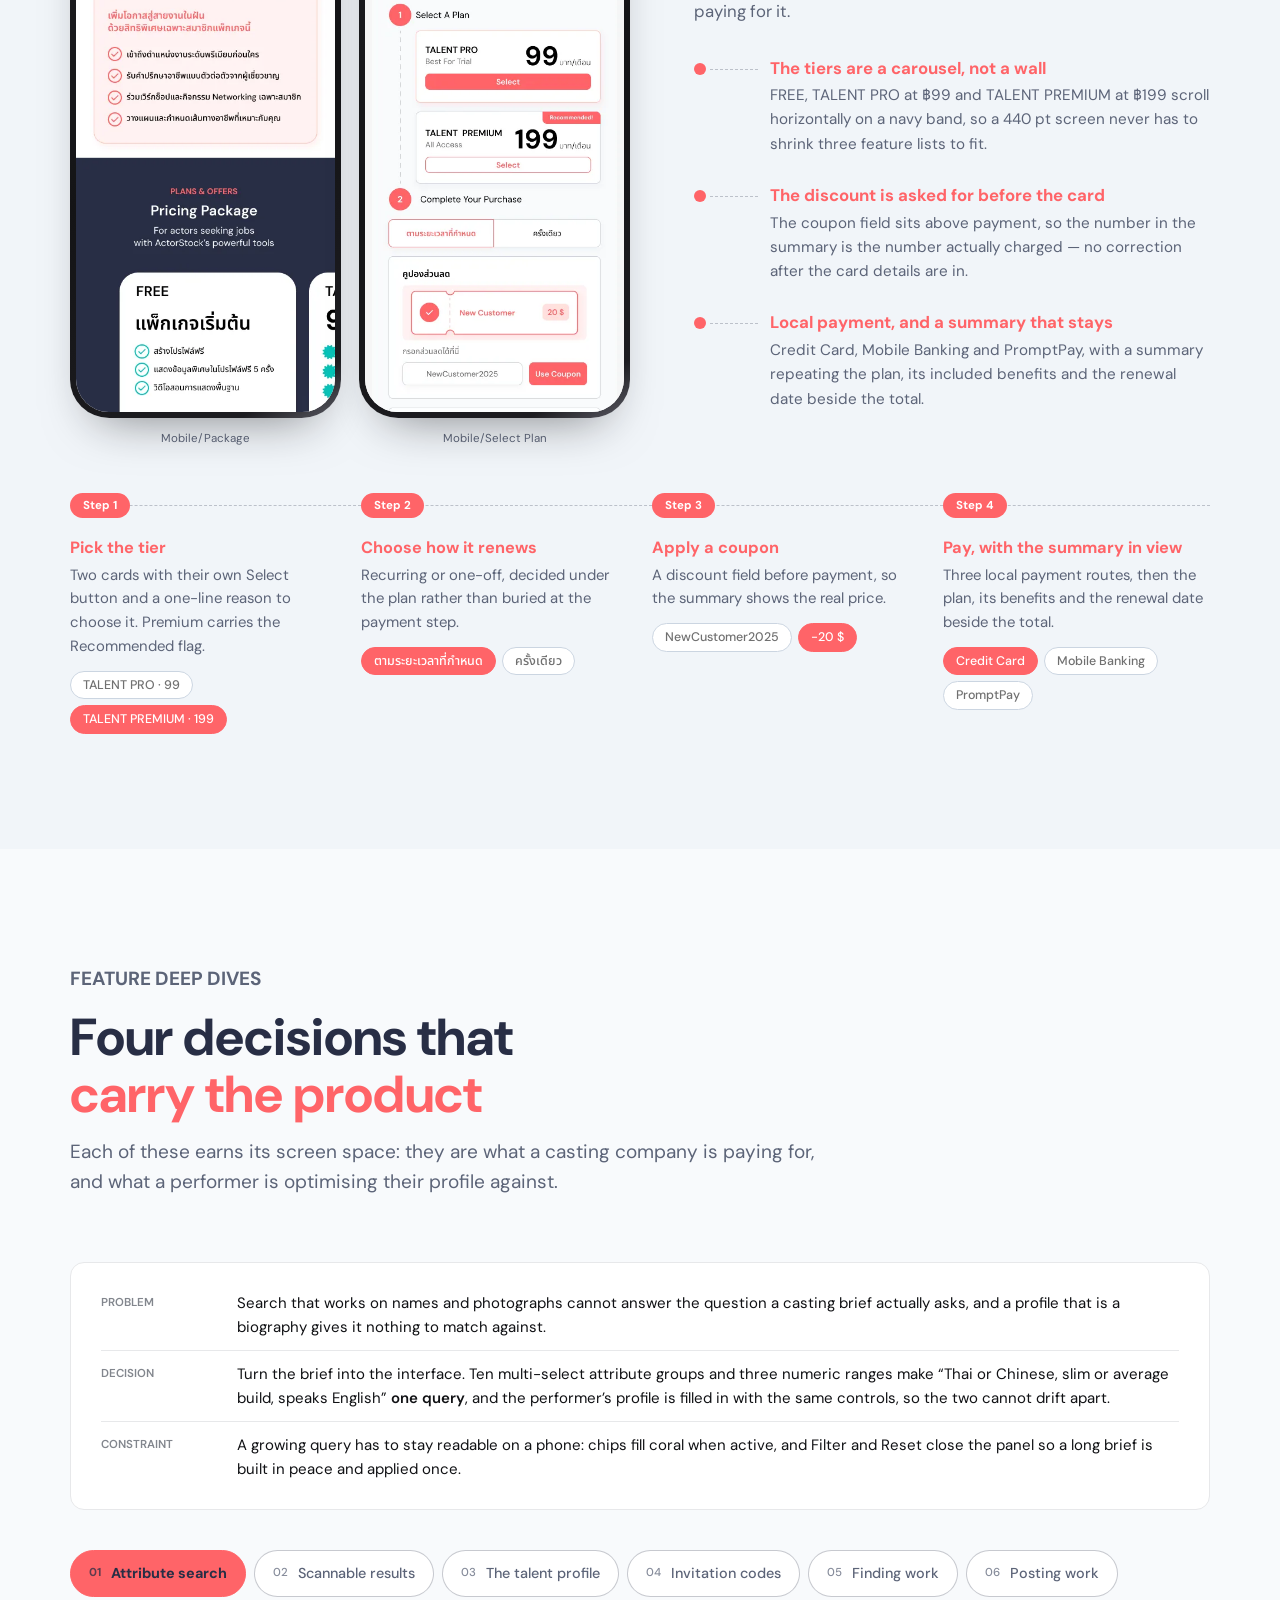
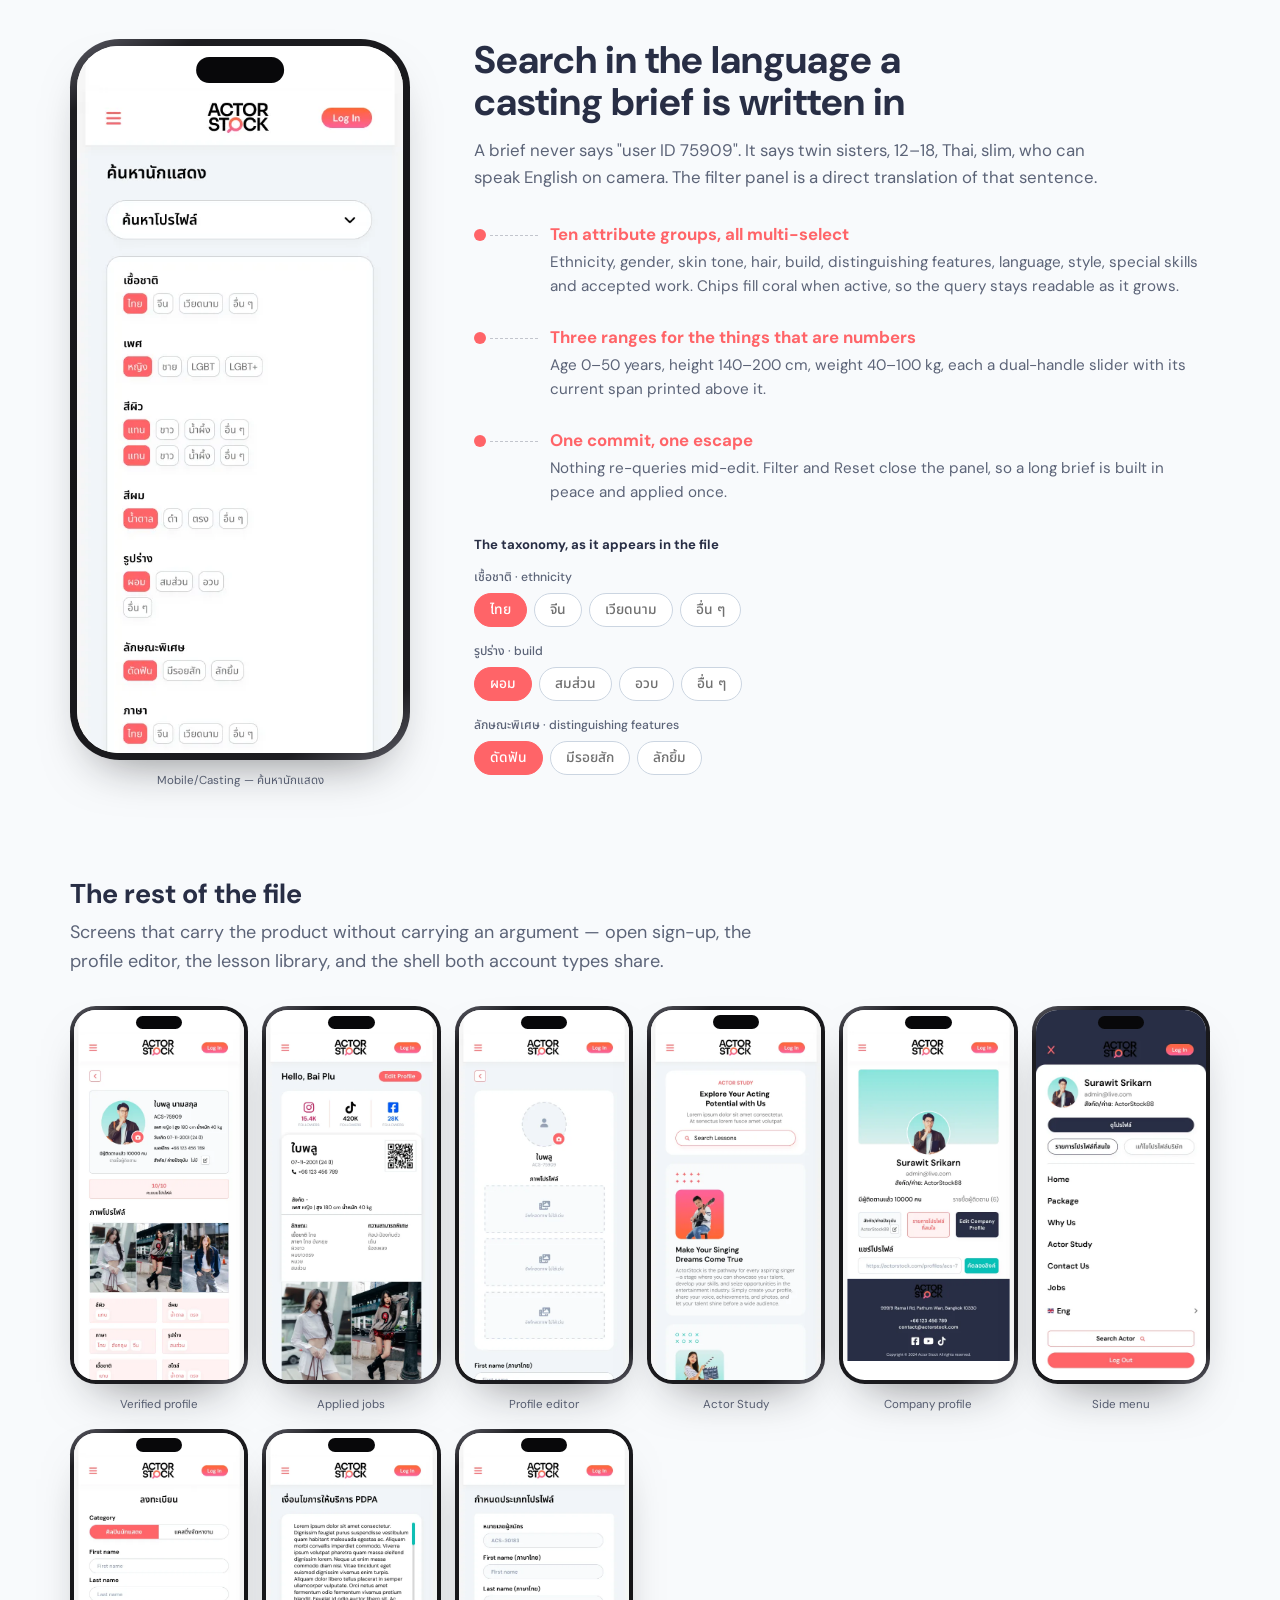
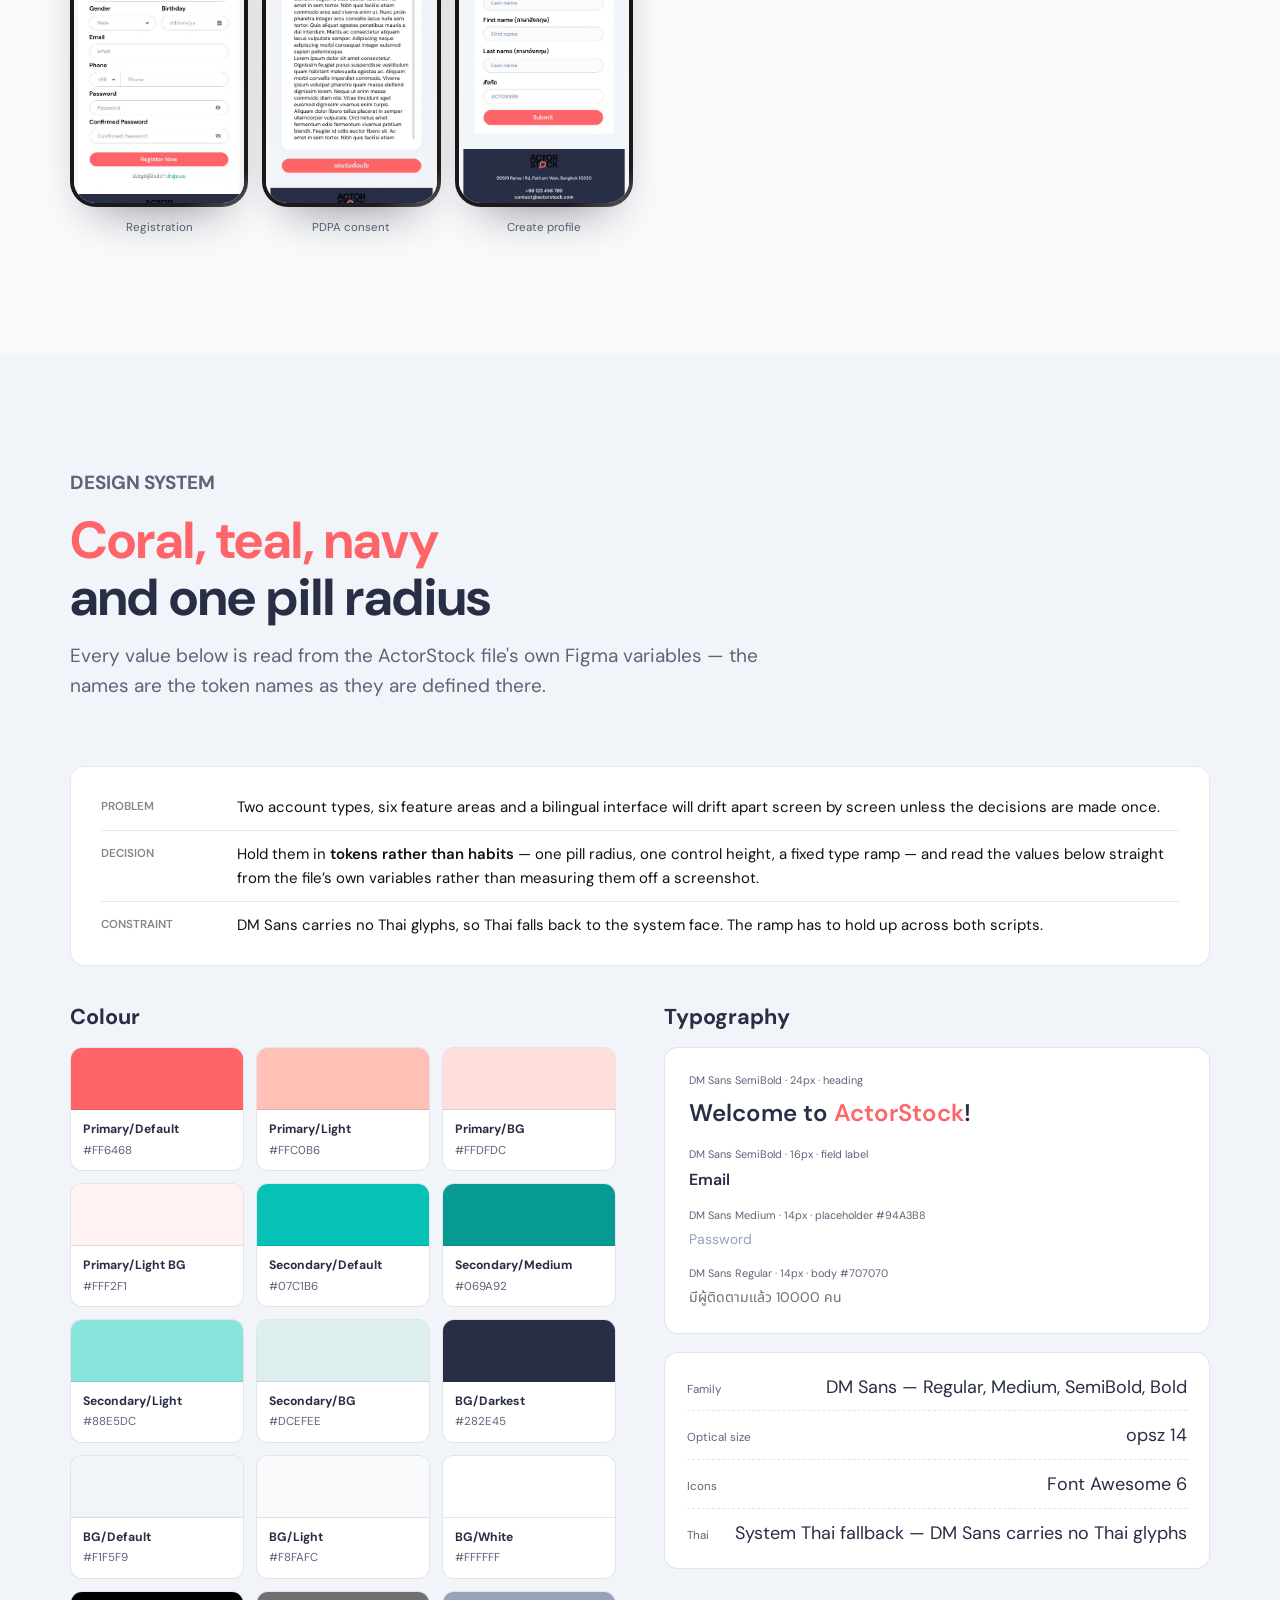
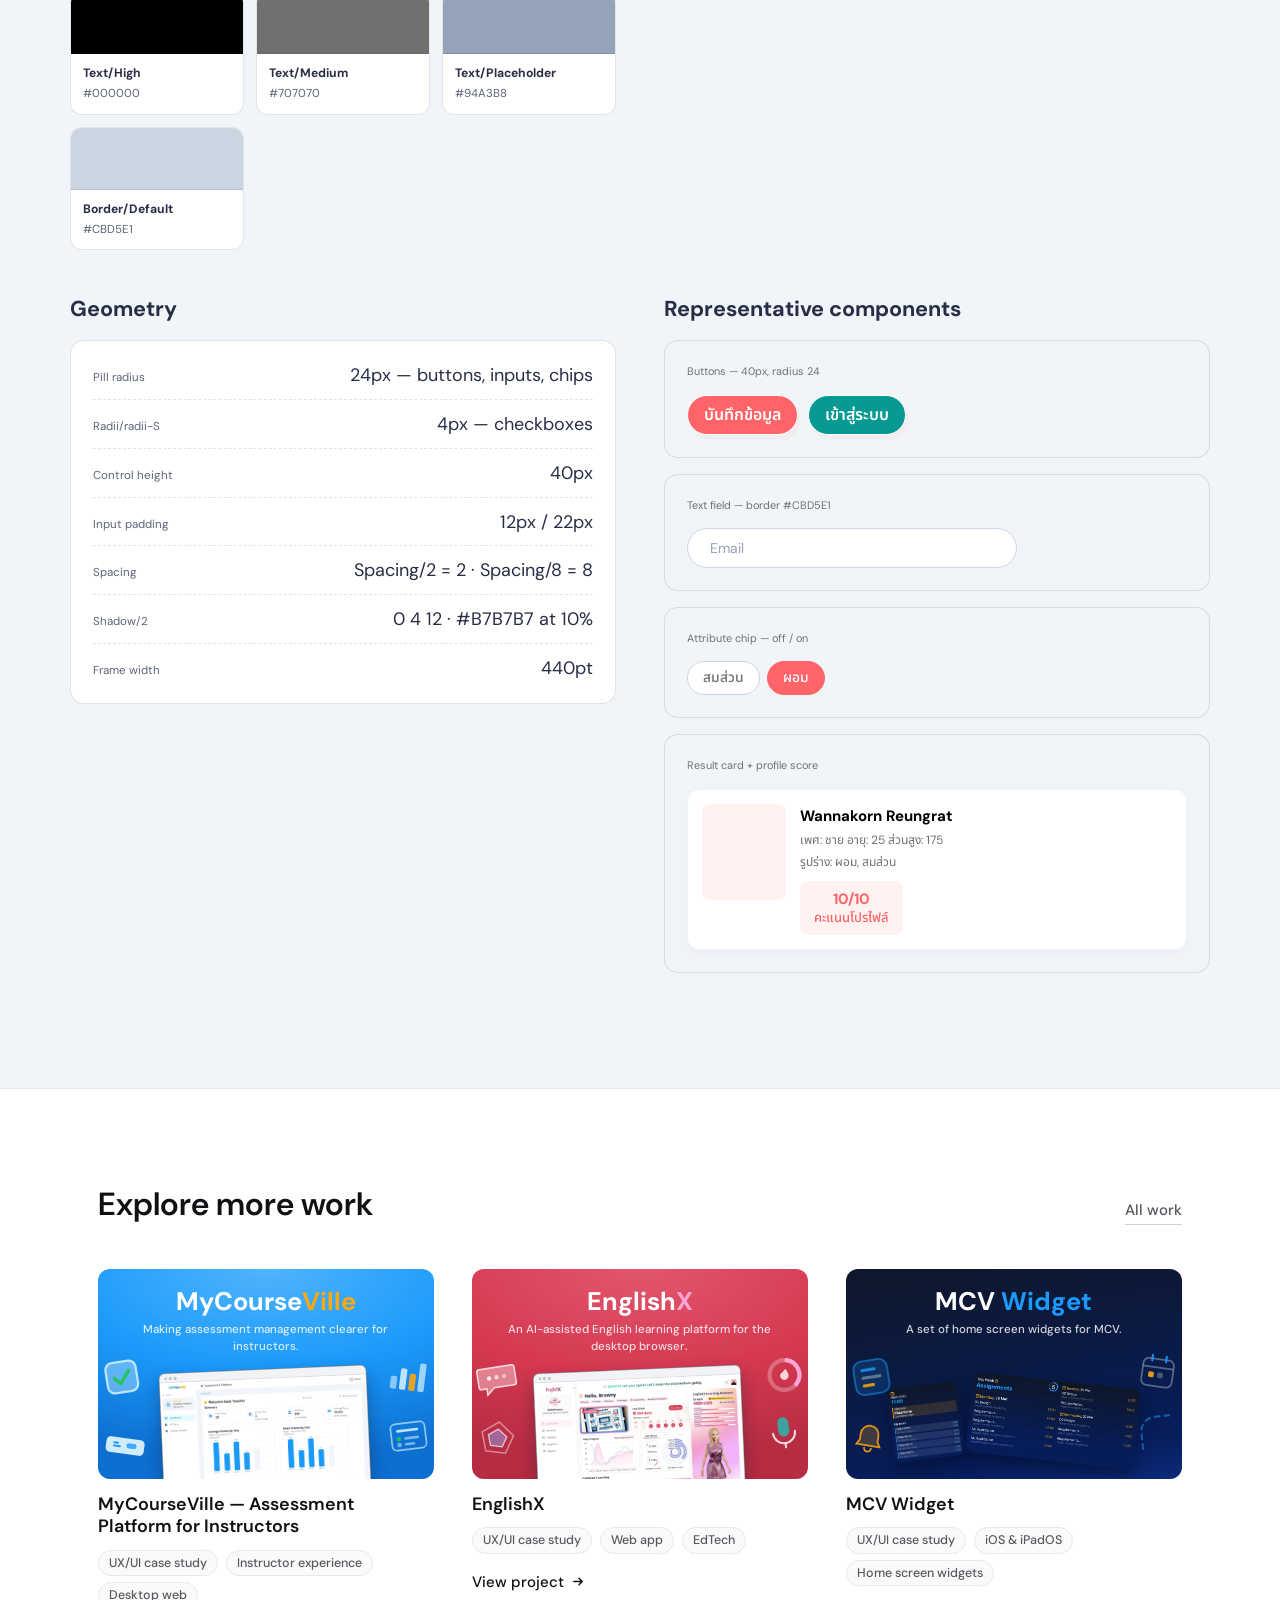
==== commit bd5fdccd: "Say ActorStock is designed behaviour, not verified behaviour The page described account creation, so" ====
--- a/projects/actorstock/index.html
+++ b/projects/actorstock/index.html
@@ -130,6 +130,7 @@
     <dl class="pf-meta__list">
         <div class="pf-meta__item"><dt>Role</dt><dd>UI/UX design and prototyping</dd></div>
         <div class="pf-meta__item"><dt>Project type</dt><dd>Redesign of the existing ActorStock website</dd></div>
+        <div class="pf-meta__item"><dt>Delivery status</dt><dd>Designed flows and prototype — no shipped behaviour is claimed here</dd></div>
     </dl>
   </div>
 </aside>
@@ -158,6 +159,14 @@
       <div class="pf-lead__row">
         <dt>My responsibility</dt>
         <dd>UI/UX design and prototyping, as a redesign of the existing ActorStock website.</dd>
+      </div>
+      <div class="pf-lead__row">
+        <dt>What this page is</dt>
+        <dd><strong>Designed flows, not verified behaviour.</strong> Every screen here comes from
+            the design file, and the copy describes what the interface is designed to do —
+            sign-ups, invitation codes and job postings included. Counts of screens or attribute
+            groups describe the scope of the work; they are not usage, adoption or business
+            outcomes, and none are claimed.</dd>
       </div>
     </dl>
 
@@ -219,7 +228,8 @@
       <h2>From a casting brief to an <em>invited performer</em></h2>
       <p>
         The longest complete path in the file runs across both account types: a casting company
-        narrows the whole roster down to one person, and hands them a code that turns into an account.
+        narrows the whole roster down to one person, and hands them a code that is designed to become
+        their account.
       </p>
     </div>
 
@@ -230,11 +240,11 @@
       </div>
       <div class="pf-lead__row">
         <dt>Decision</dt>
-        <dd>Build <strong>one path that crosses both</strong>: a casting company narrows the roster to one person and hands them a code that turns into an account. One email-and-password form serves both sides, because the category chosen at registration already decided which product you are in.</dd>
+        <dd>Design <strong>one path that crosses both</strong>: a casting company narrows the roster to one person and hands them a code that is meant to become their account. One email-and-password form serves both sides, because the category chosen at registration already decided which product you are in.</dd>
       </div>
       <div class="pf-lead__row">
         <dt>Constraint</dt>
-        <dd>The handover has to work for someone who does not have an account yet — so the invitation code is the sign-up, not a message about one.</dd>
+        <dd>The handover has to work for someone who does not have an account yet — so the proposed flow makes the invitation code the sign-up itself rather than a message about one.</dd>
       </div>
     </dl>
 
@@ -296,7 +306,7 @@
         <li class="step" data-step="3">
           <p class="step__num">03</p>
           <h3>Judge the list before opening anything</h3>
-          <p>Results are counted and sortable. Each card carries the four facts a casting call
+          <p>Results are designed to be counted and sortable. Each card carries the four facts a casting call
              screens on — gender, age, height, build — plus the work types that performer accepts,
              and a profile-completeness score.</p>
           <div class="step__tags"><span class="chip chip--ghost">100 Profiles</span><span class="chip chip--ghost th">10/10 คะแนนโปรไฟล์</span></div>
@@ -367,8 +377,9 @@
         <li class="step" data-step="7">
           <p class="step__num">07</p>
           <h3>The performer's whole sign-up is one field</h3>
-          <p>On the other side the code is the entire form. Paste it, activate, and the account
-             exists — the invitation has already carried the email address across.</p>
+          <p>On the other side the code is the entire form. In the proposed flow the performer
+             pastes it and activates, and the account is created from the email address the
+             invitation already carried across.</p>
           <div class="step__tags"><span class="chip chip--ghost th">Activate รหัสเทียบเชิญ</span><span class="chip chip--ghost th">โอกาสที่ใช่รอคุณอยู่</span></div>
           <div class="step__phone">
             <button class="shot" type="button" data-src="assets/screens/invite-activate.webp" data-title="Activate invitation code">
@@ -405,7 +416,7 @@
       </div>
       <div class="pf-lead__row">
         <dt>Decision</dt>
-        <dd>Make the home page <strong>evidence before pitch</strong>: the audience numbers and a rail of real postings — shoot date, location, budget, each with its own Apply Now — come before any claim about the platform.</dd>
+        <dd>Make the home page <strong>evidence before pitch</strong>: the audience numbers and a rail of postings — shoot date, location, budget, each with its own Apply Now — come before any claim about the platform.</dd>
       </div>
       <div class="pf-lead__row">
         <dt>Constraint</dt>
@@ -446,10 +457,11 @@
             <div class="annot">
               <span class="annot__n" aria-hidden="true">2</span>
               <div>
-                <h4>Live jobs, not pictures of jobs</h4>
-                <p><span class="th">100 Jobs has been announced</span> leads a rail of real postings
-                   with shoot date, location and budget, each with its own Apply Now. The marketing
-                   page is also the product.</p>
+                <h4>Job postings, not pictures of jobs</h4>
+                <p><span class="th">100 Jobs has been announced</span> leads a rail of postings drawn
+                   in full — shoot date, location and budget, each with its own Apply Now. The
+                   marketing page is designed to be the product as well. The postings shown are
+                   sample content, not live listings.</p>
               </div>
             </div>
             <div class="annot">
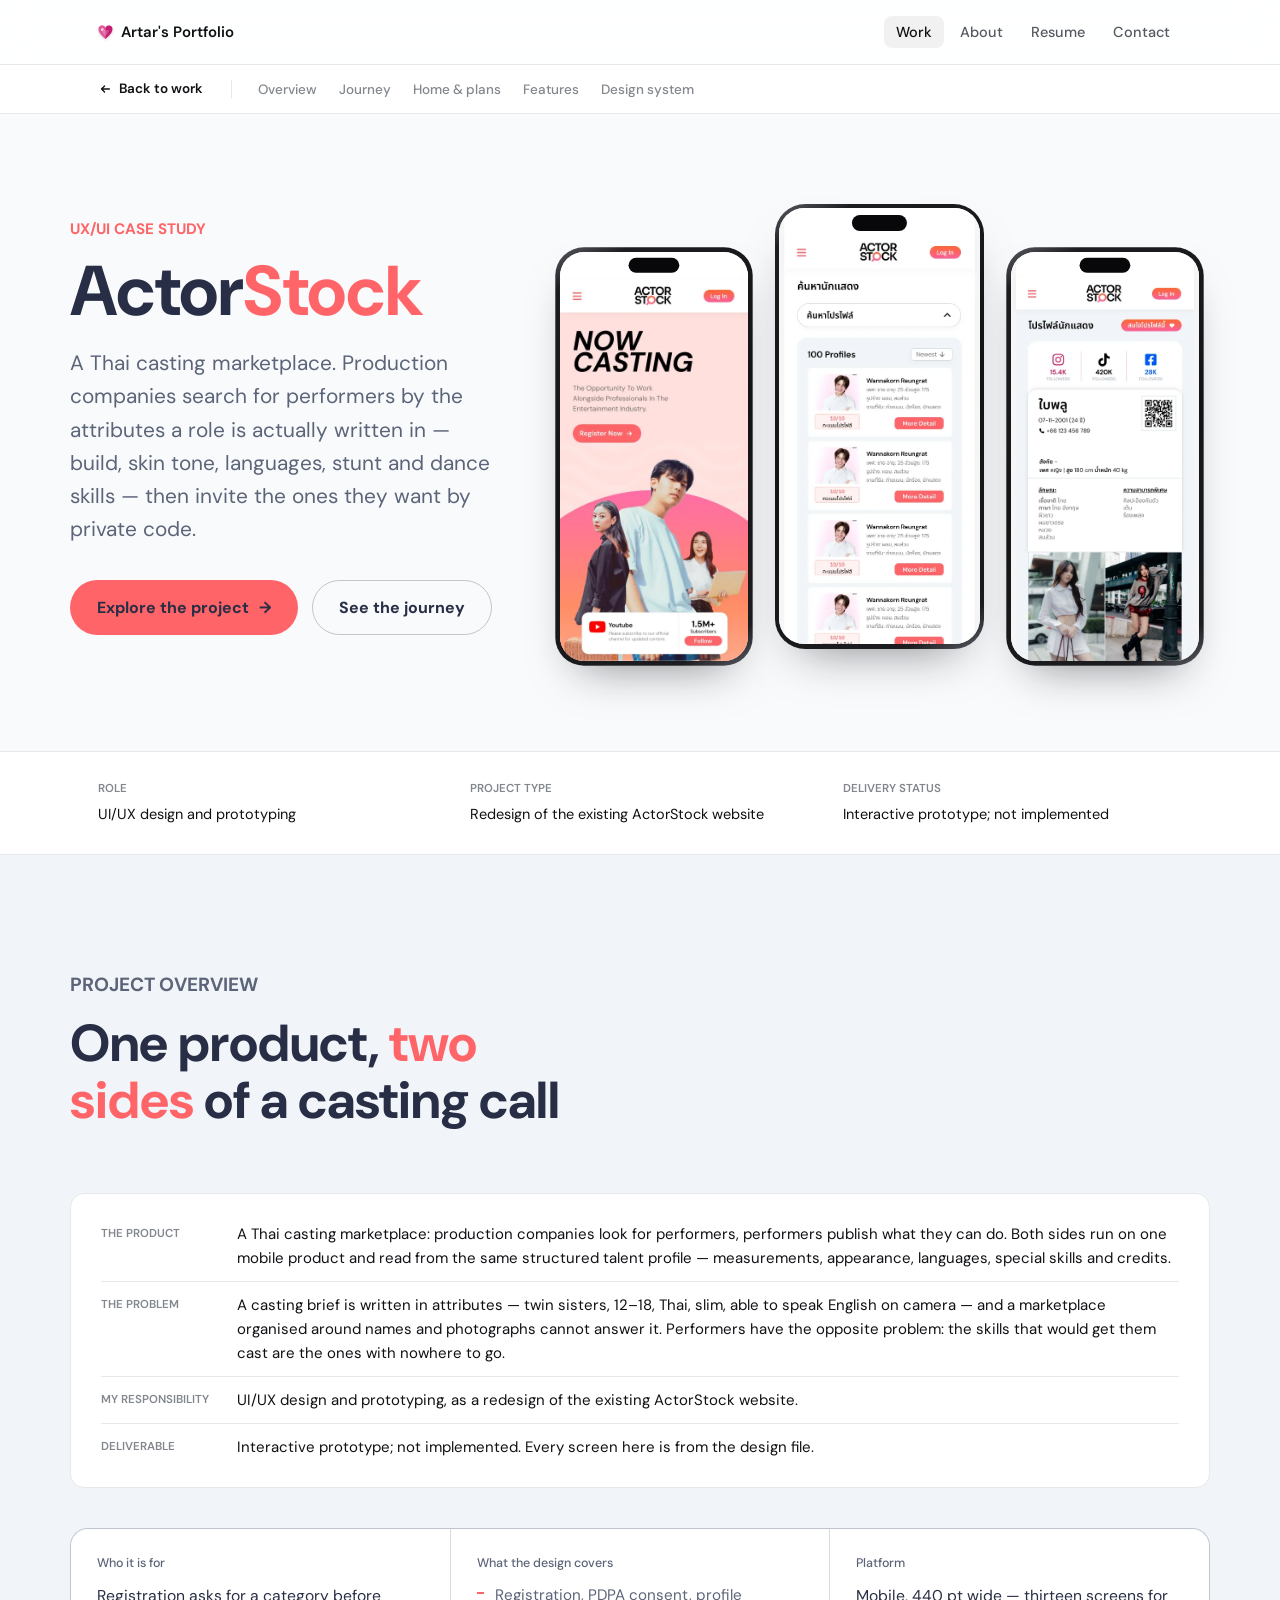
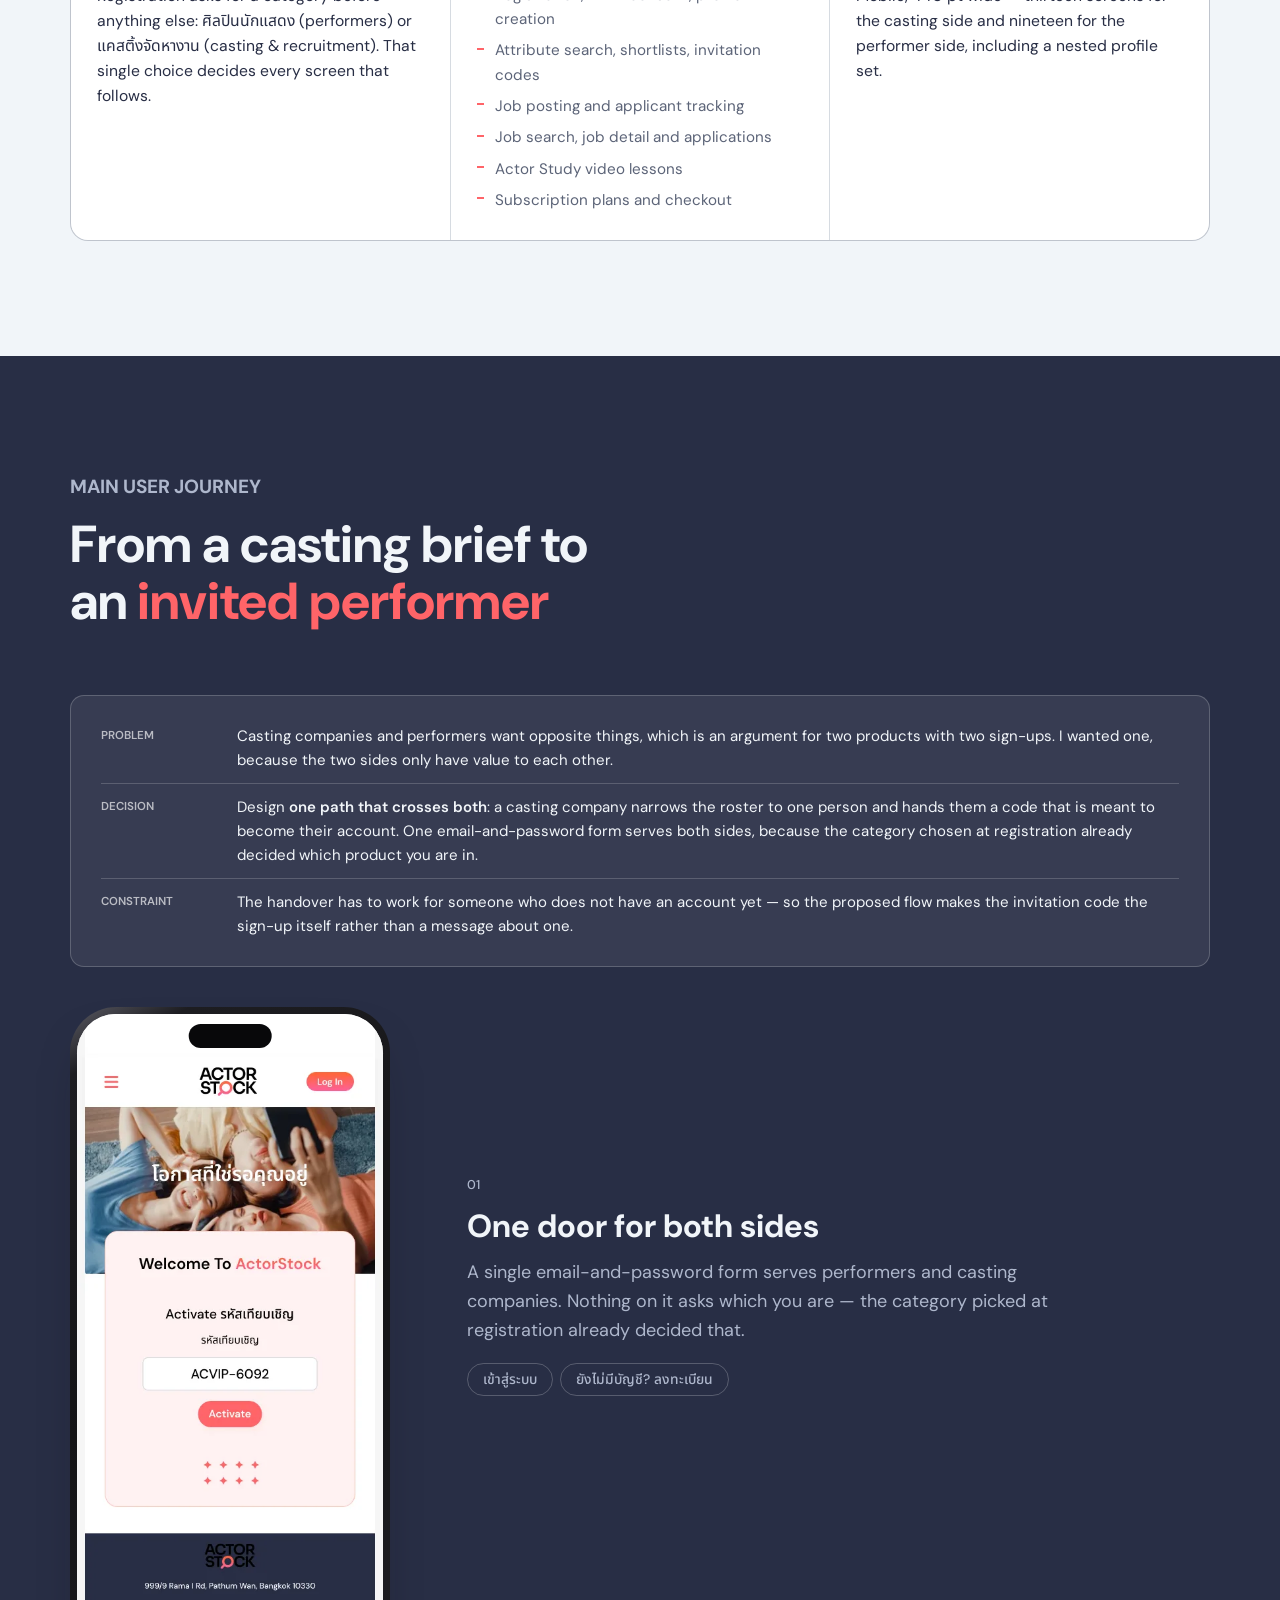
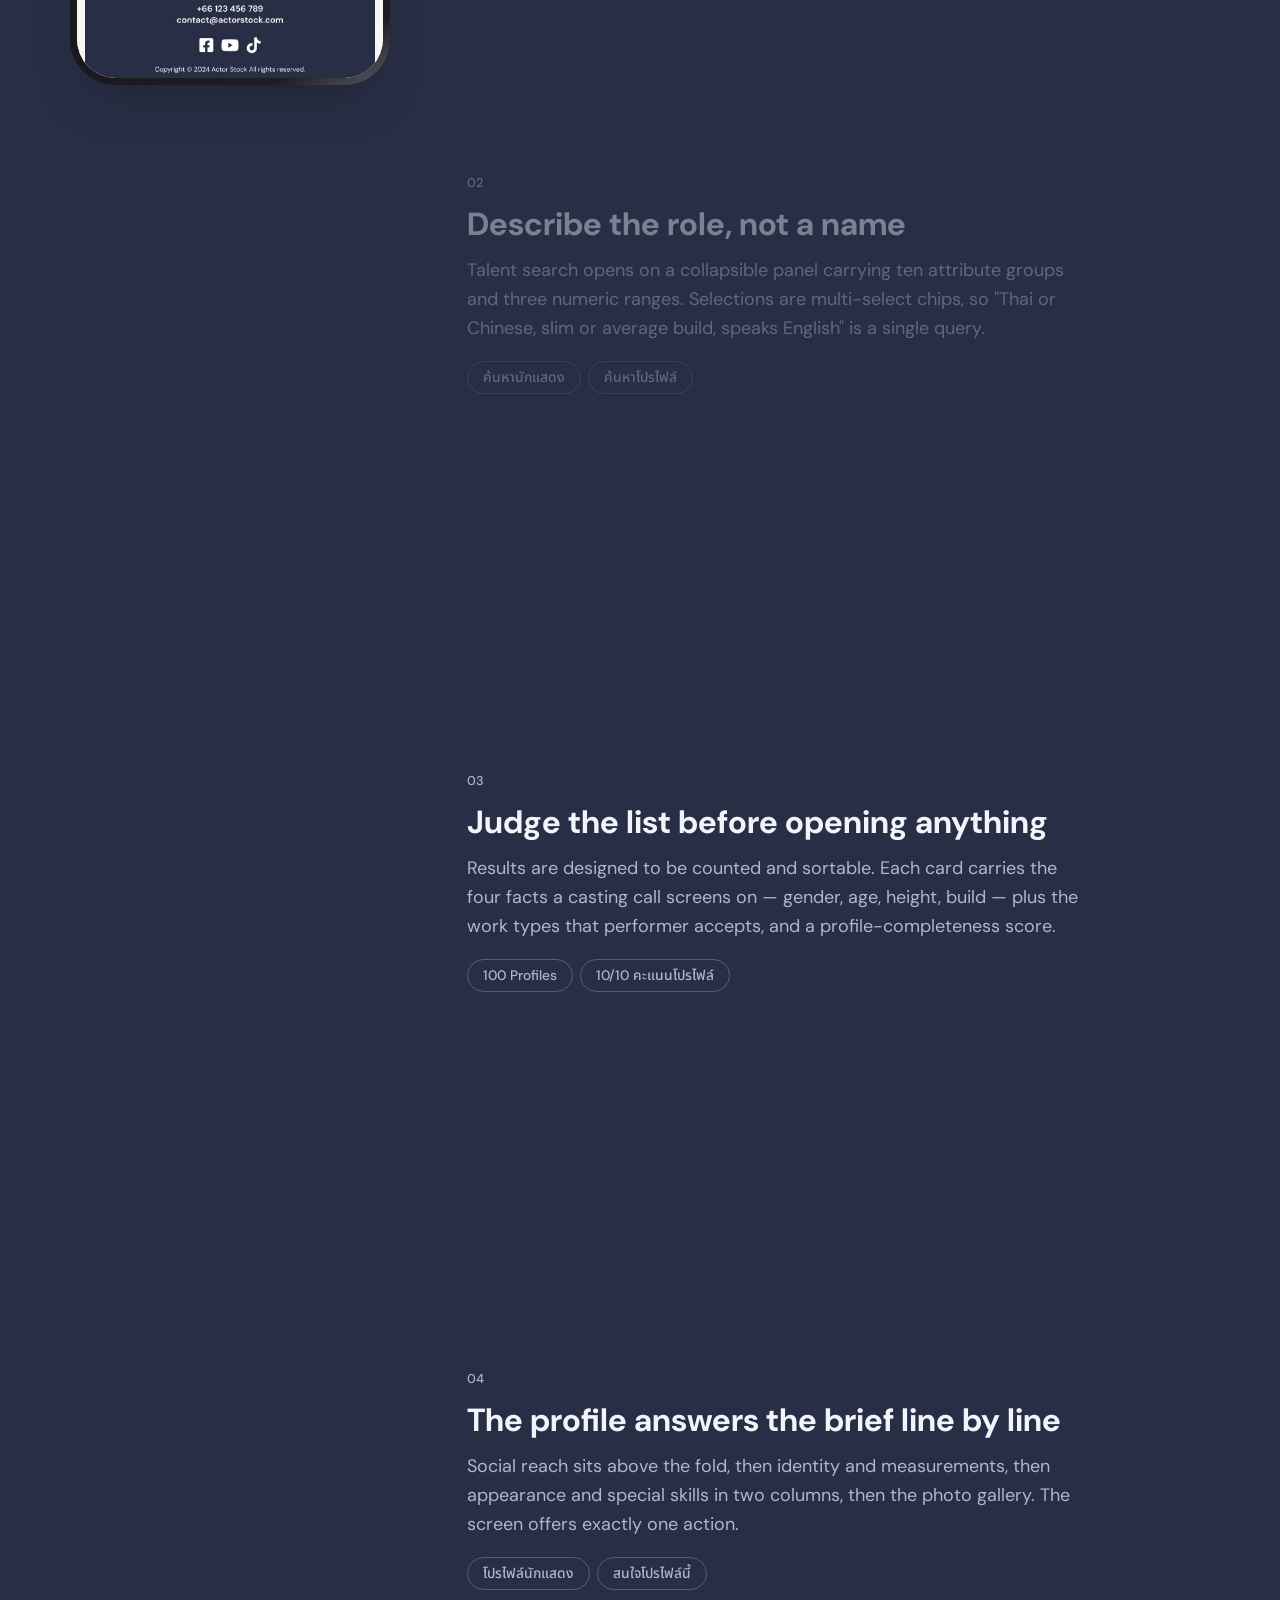
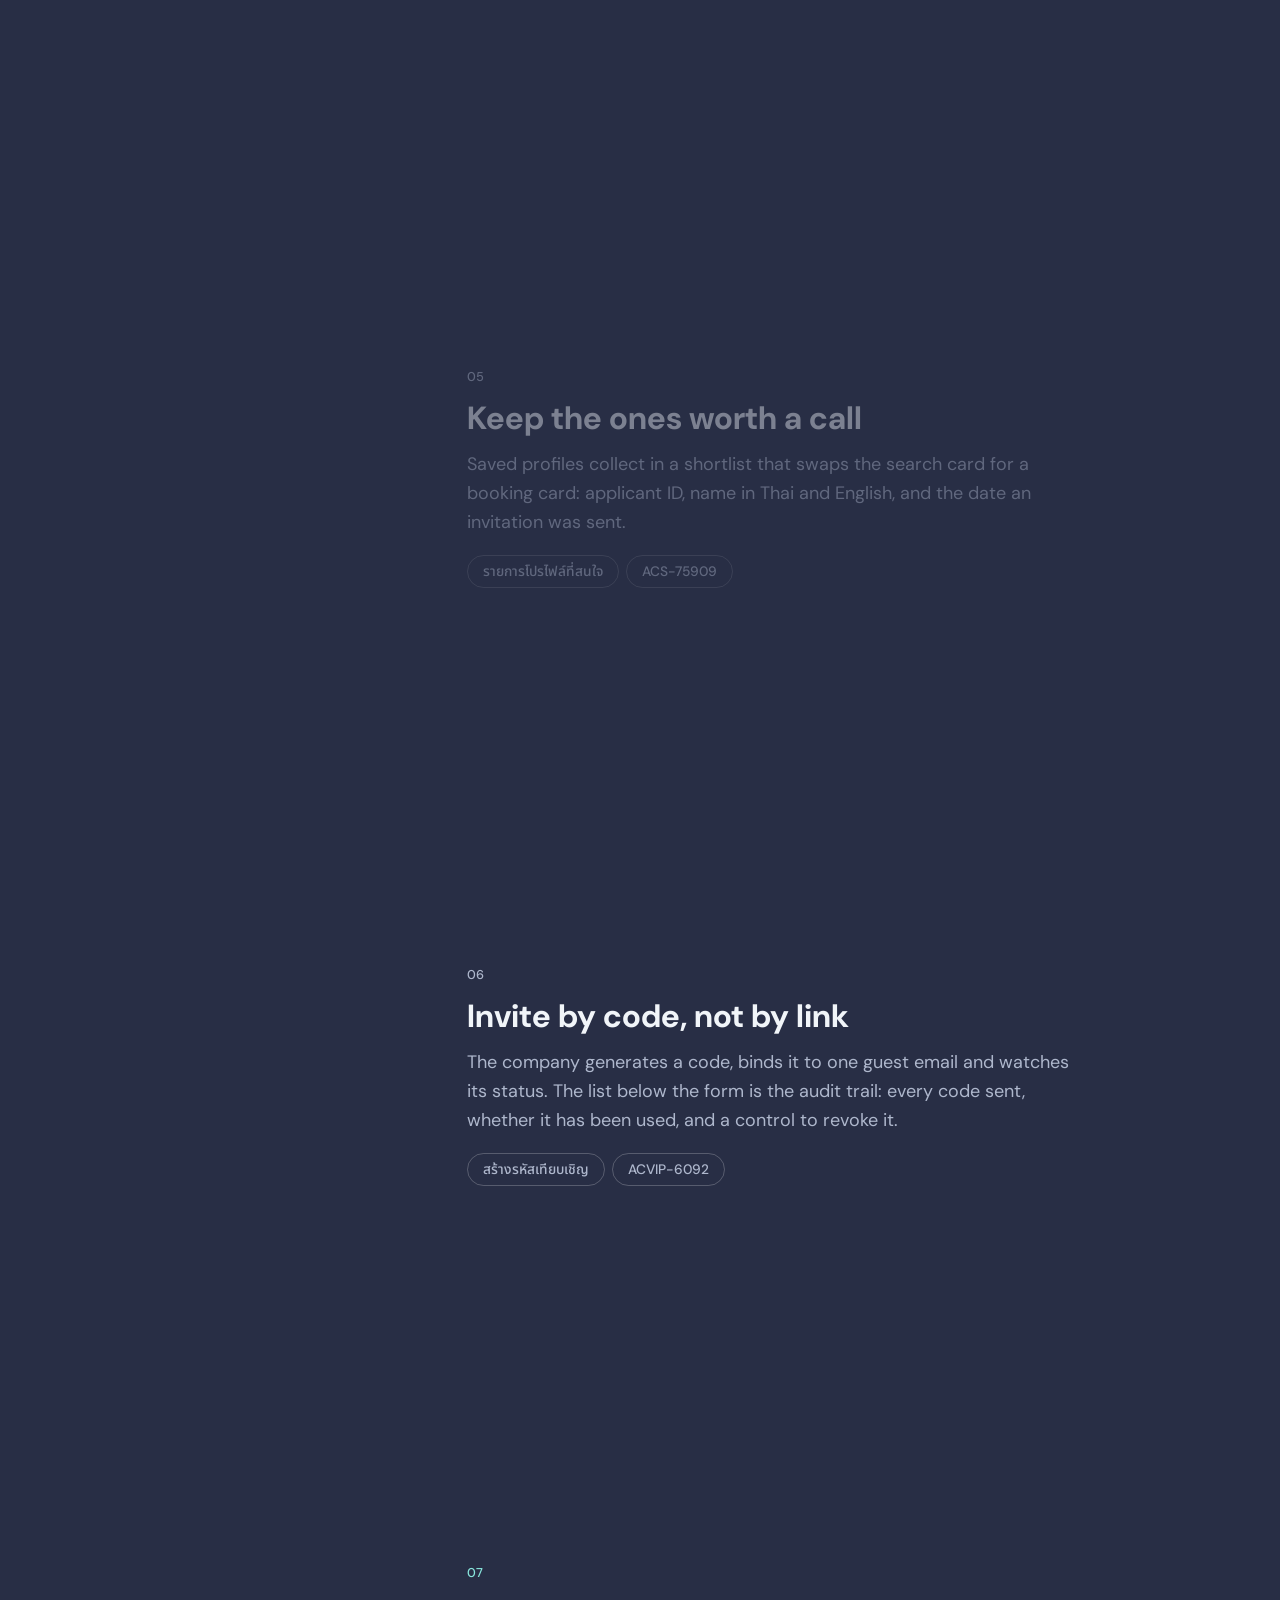
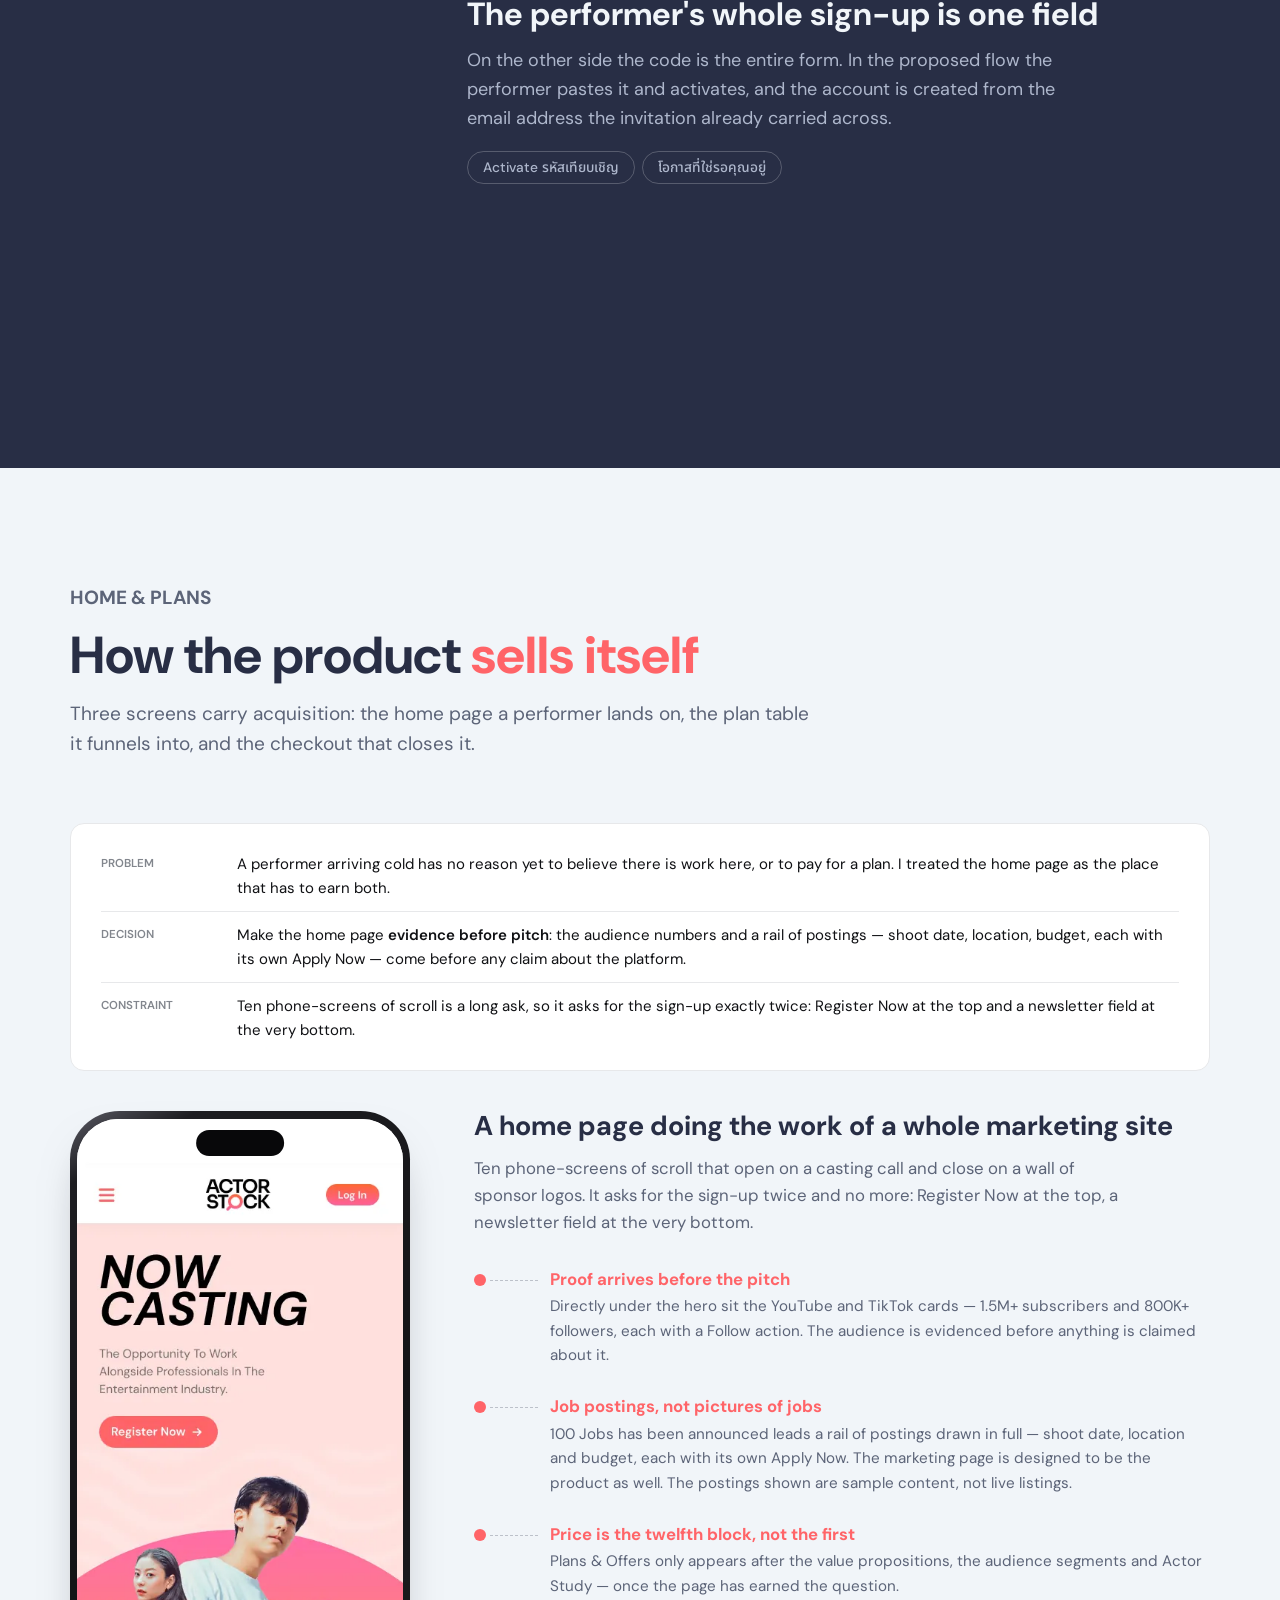
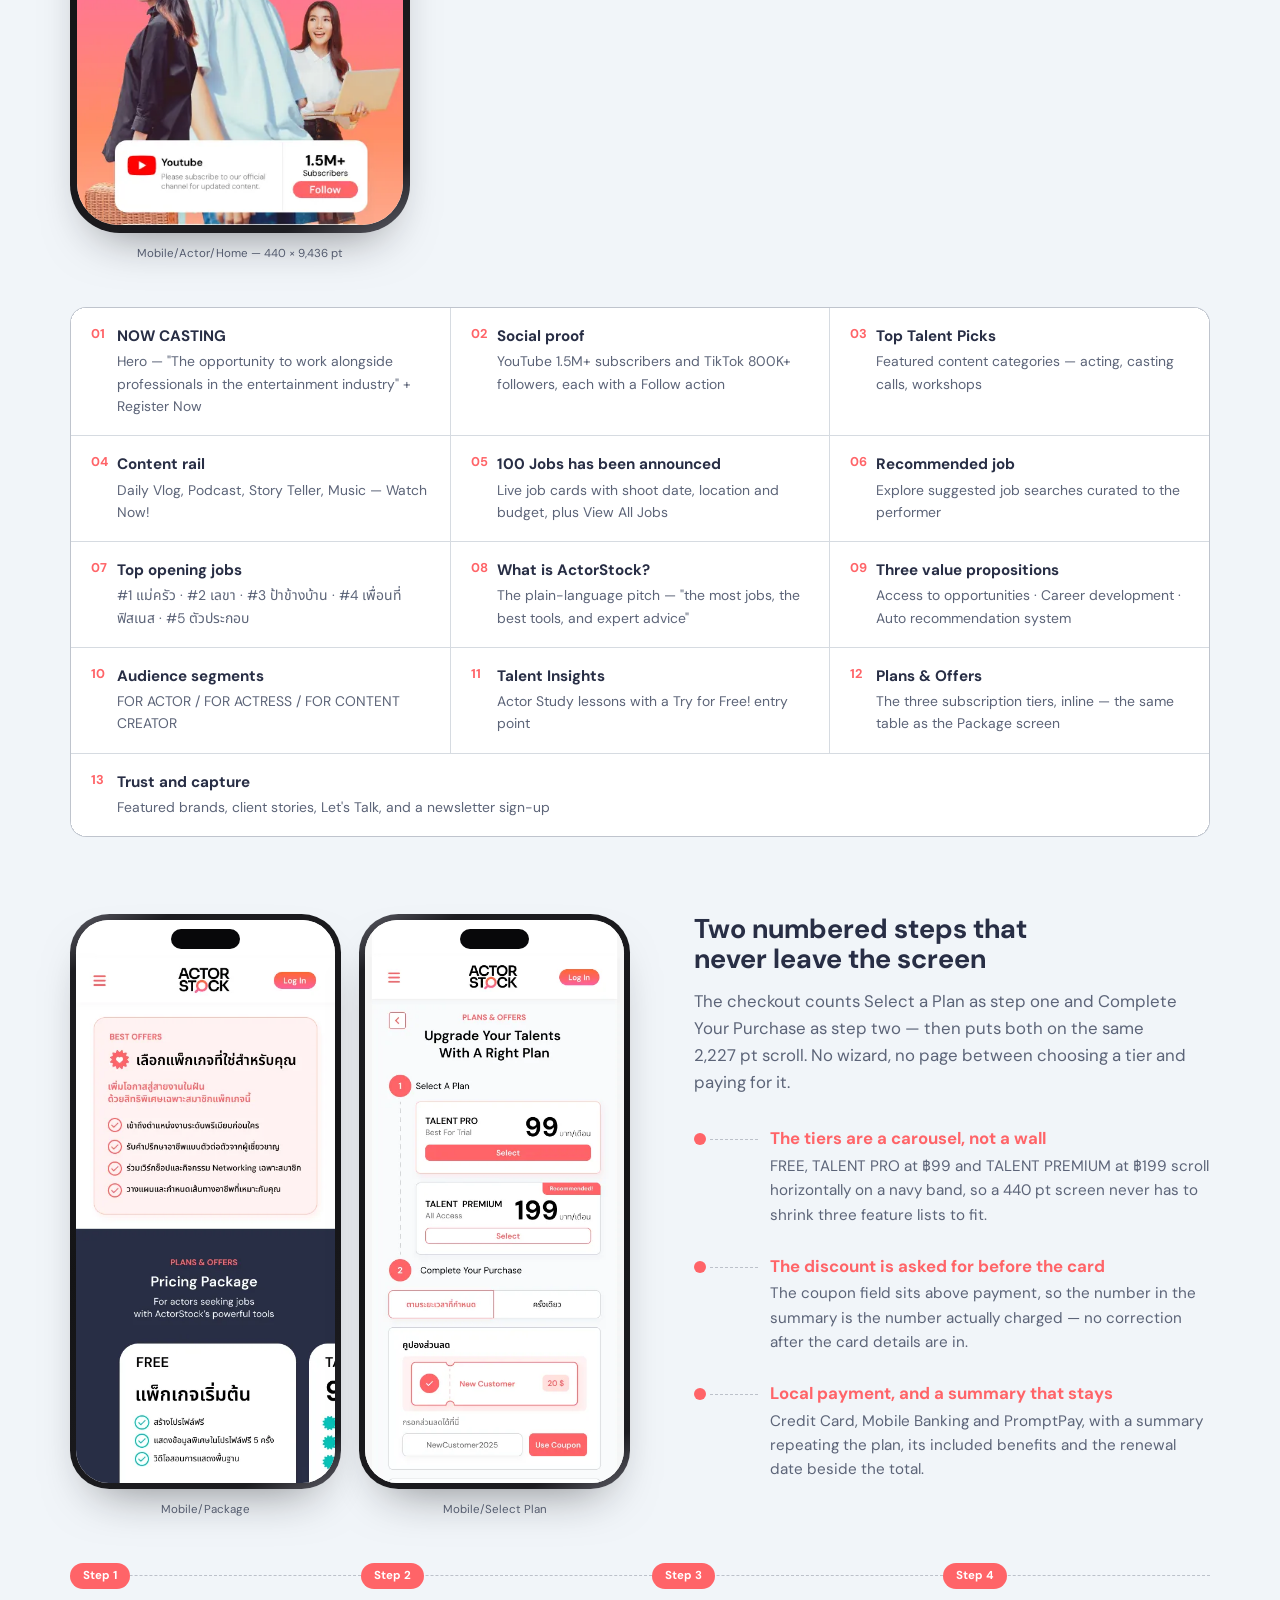
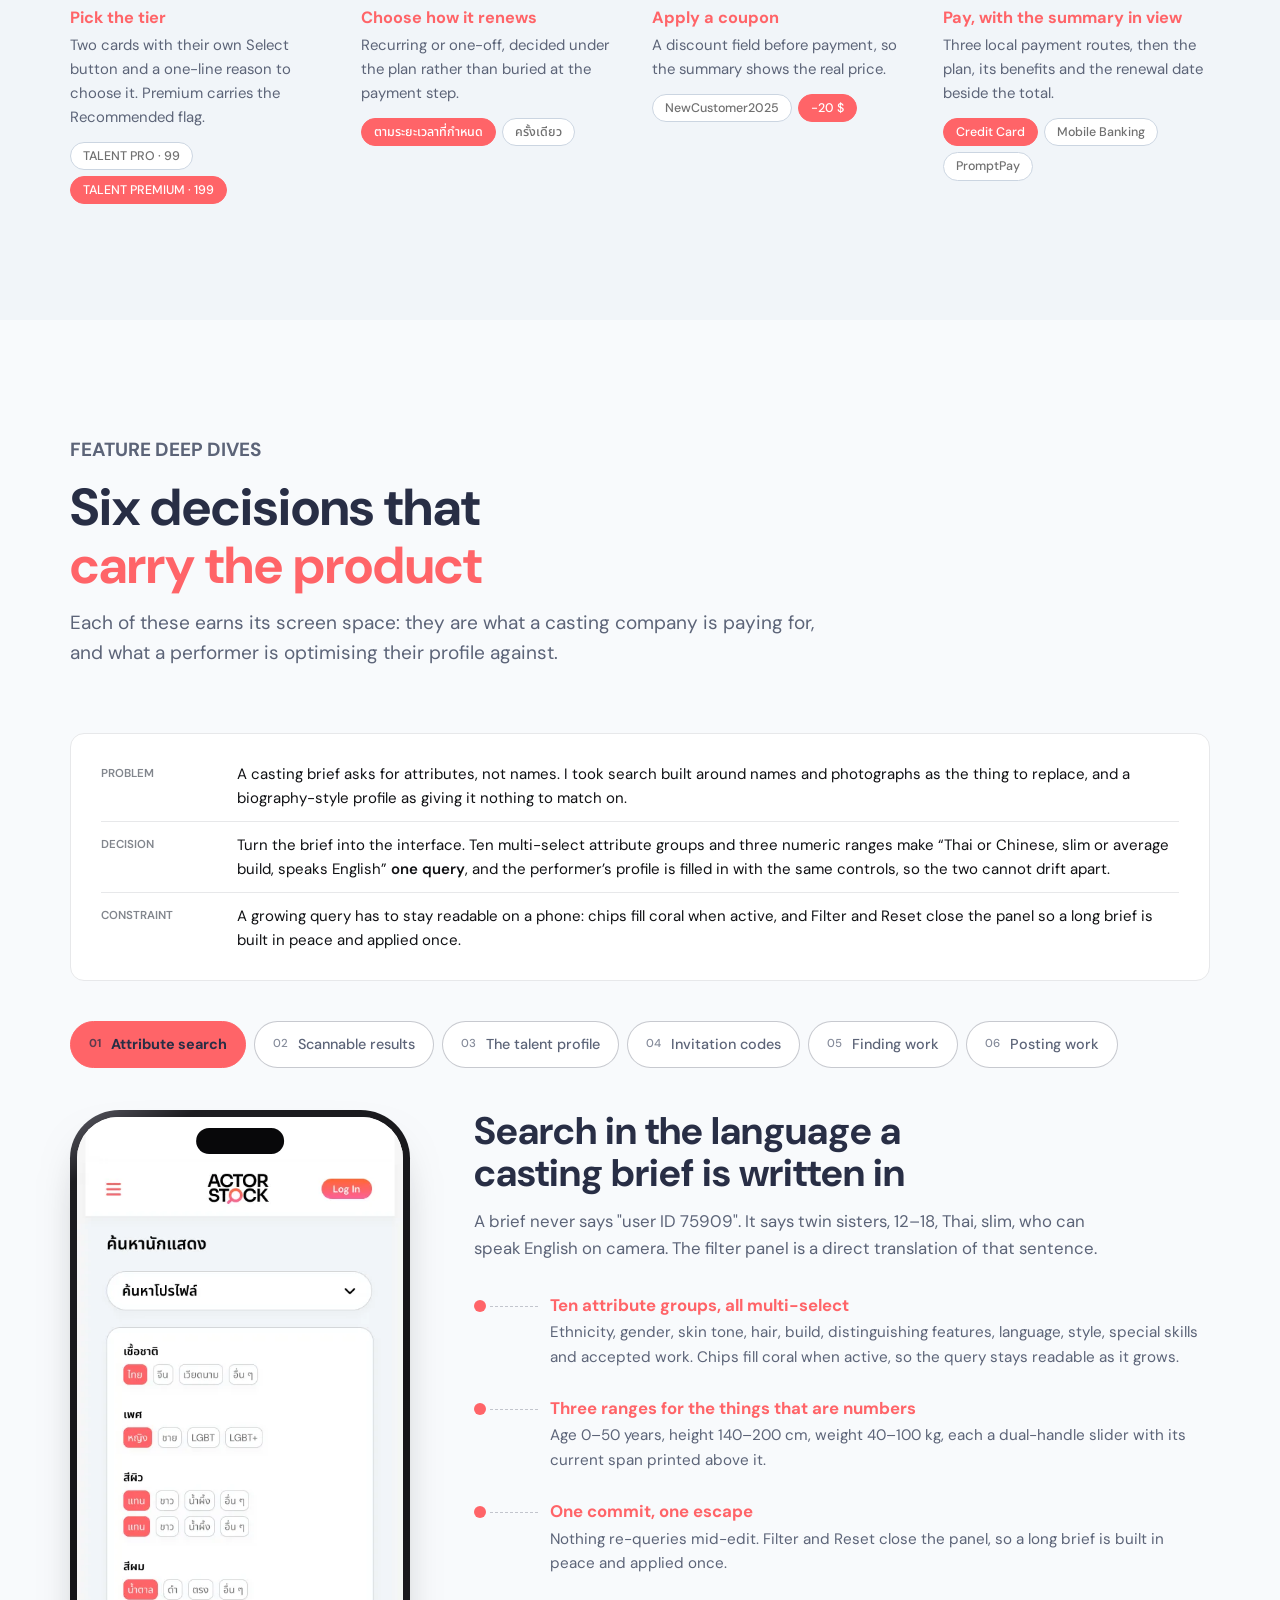
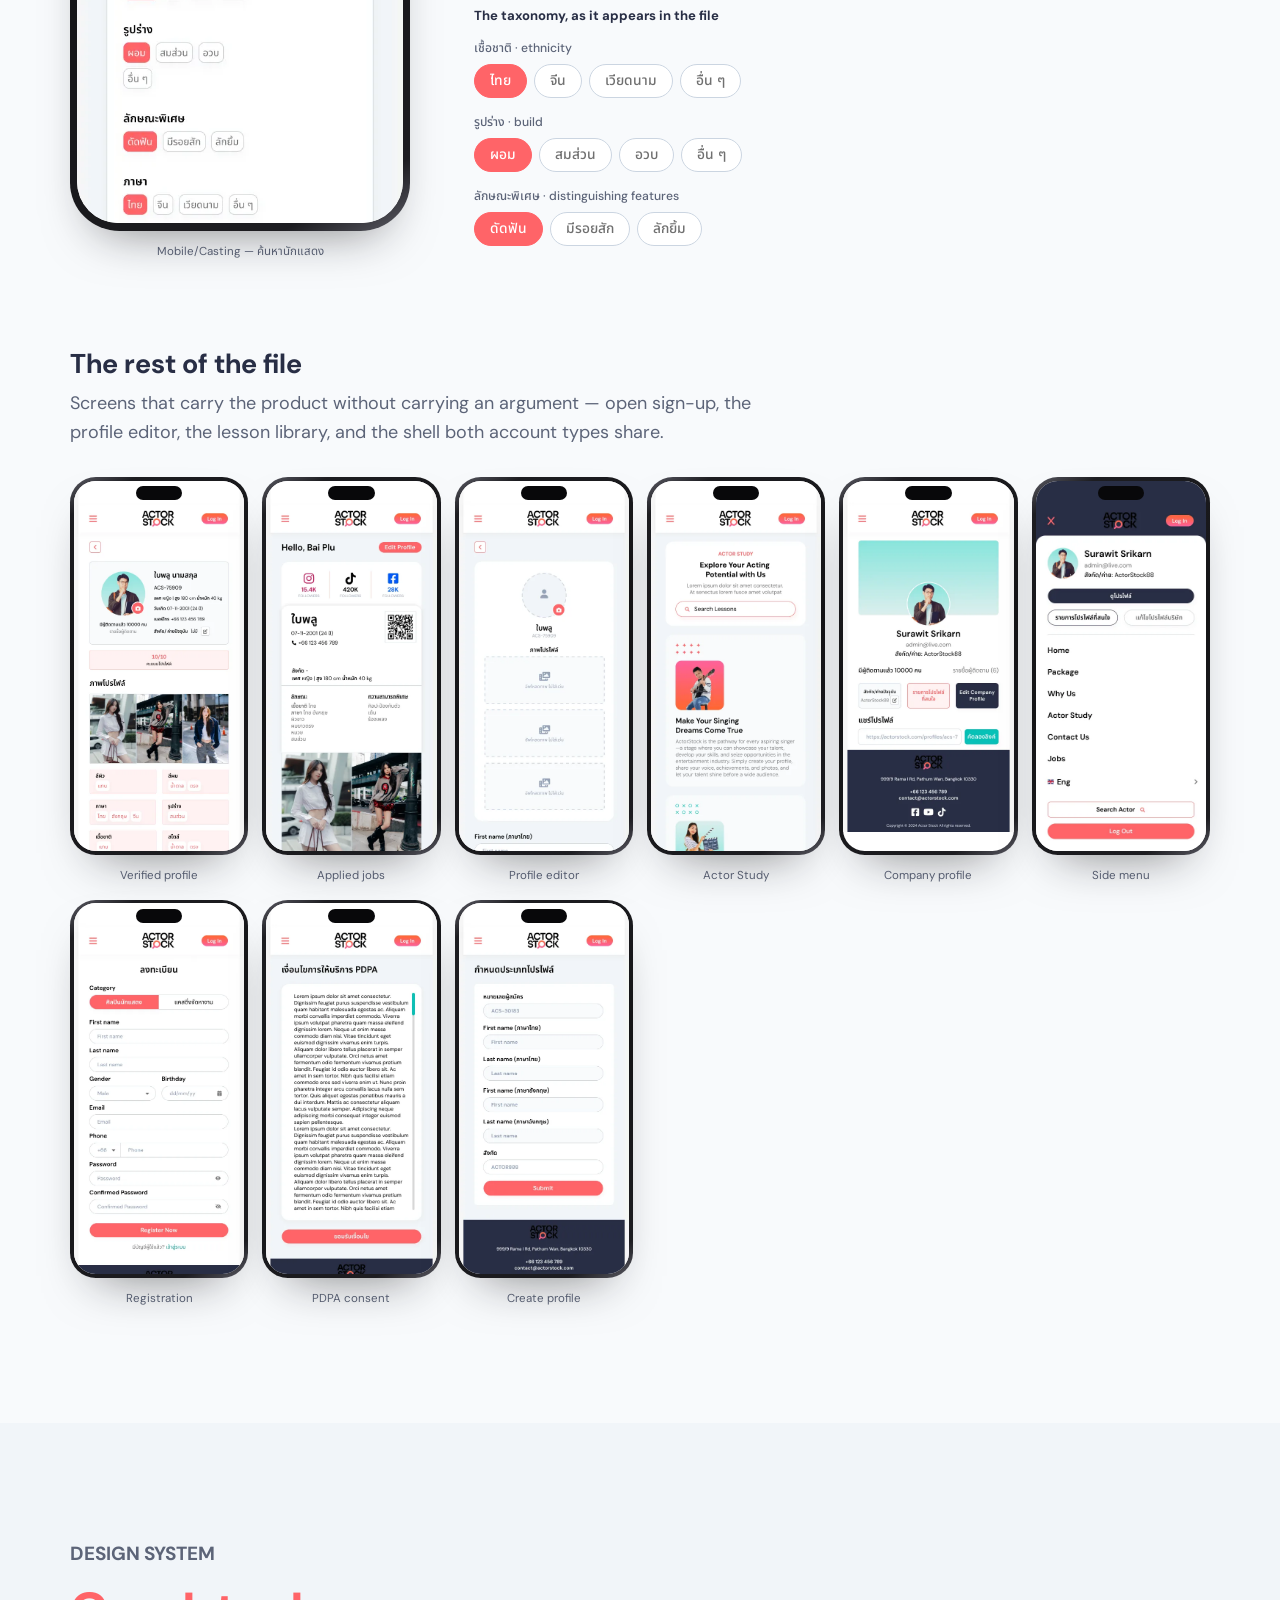
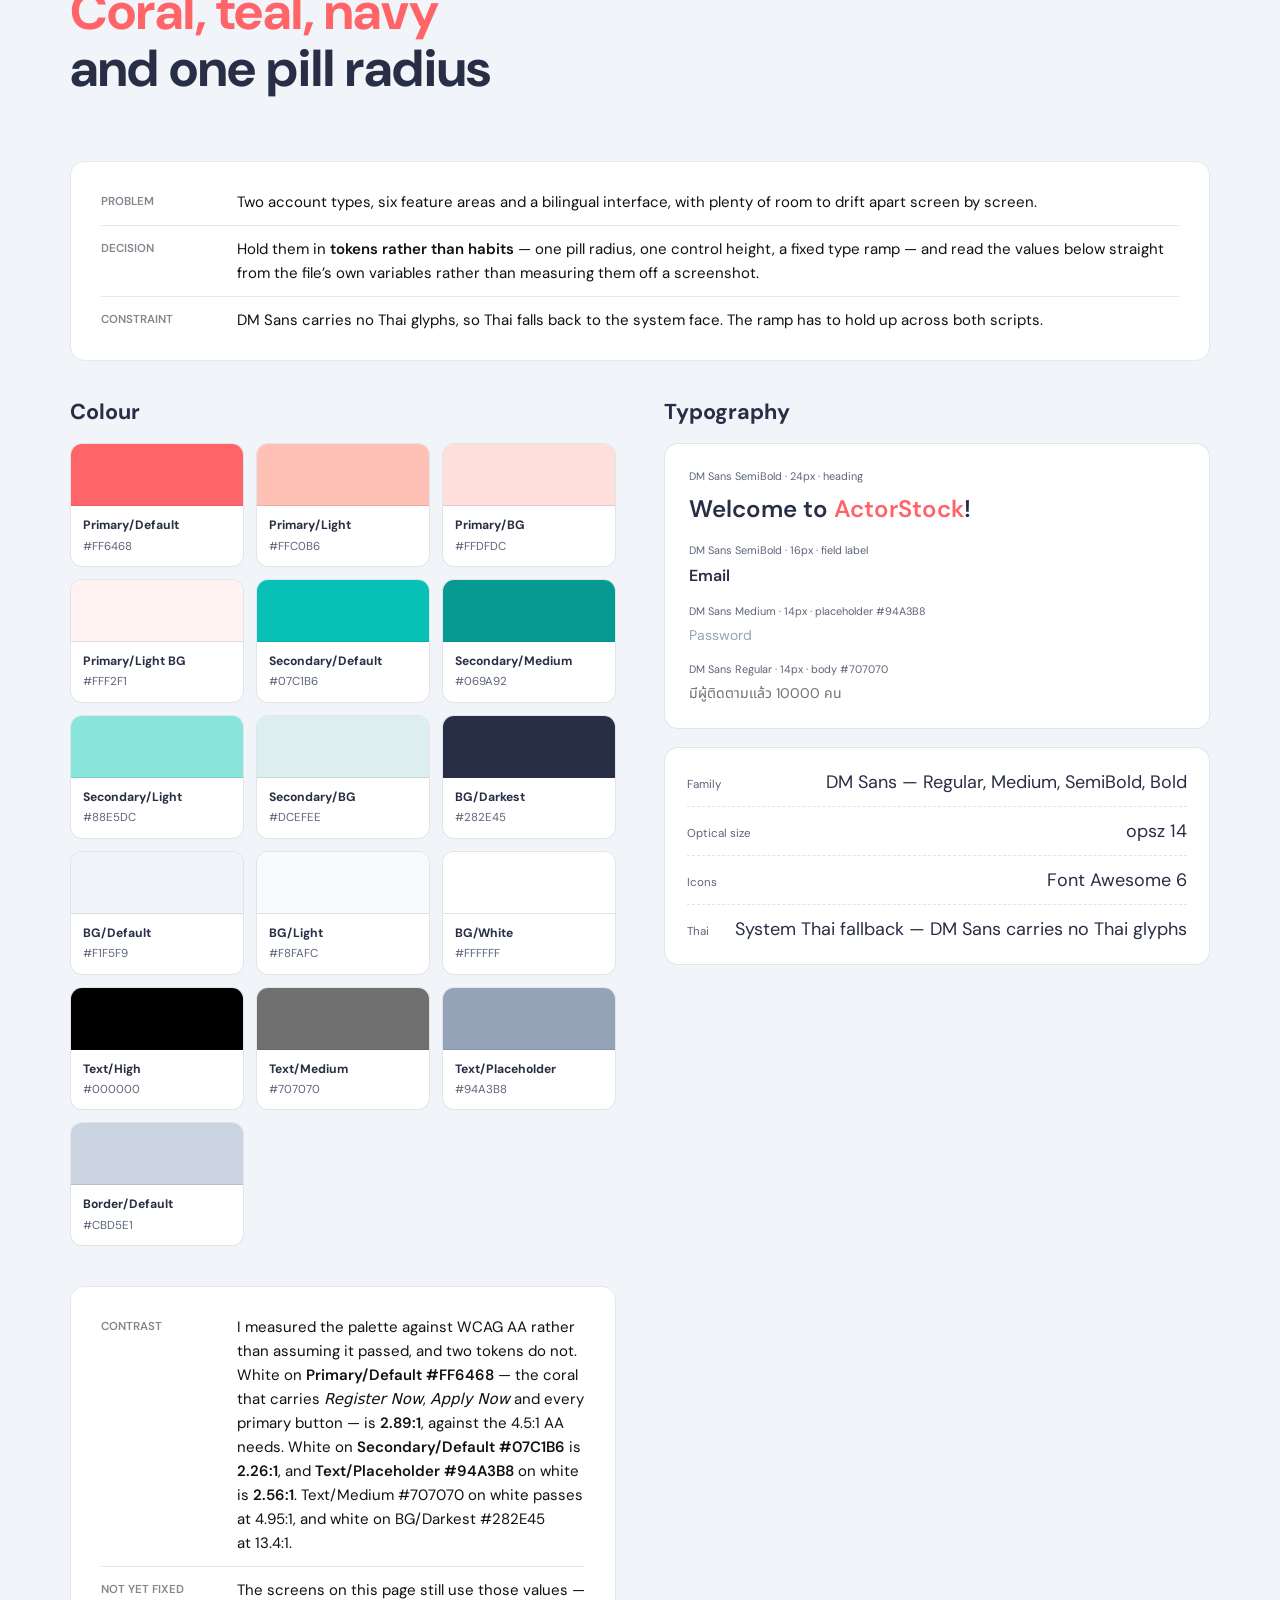
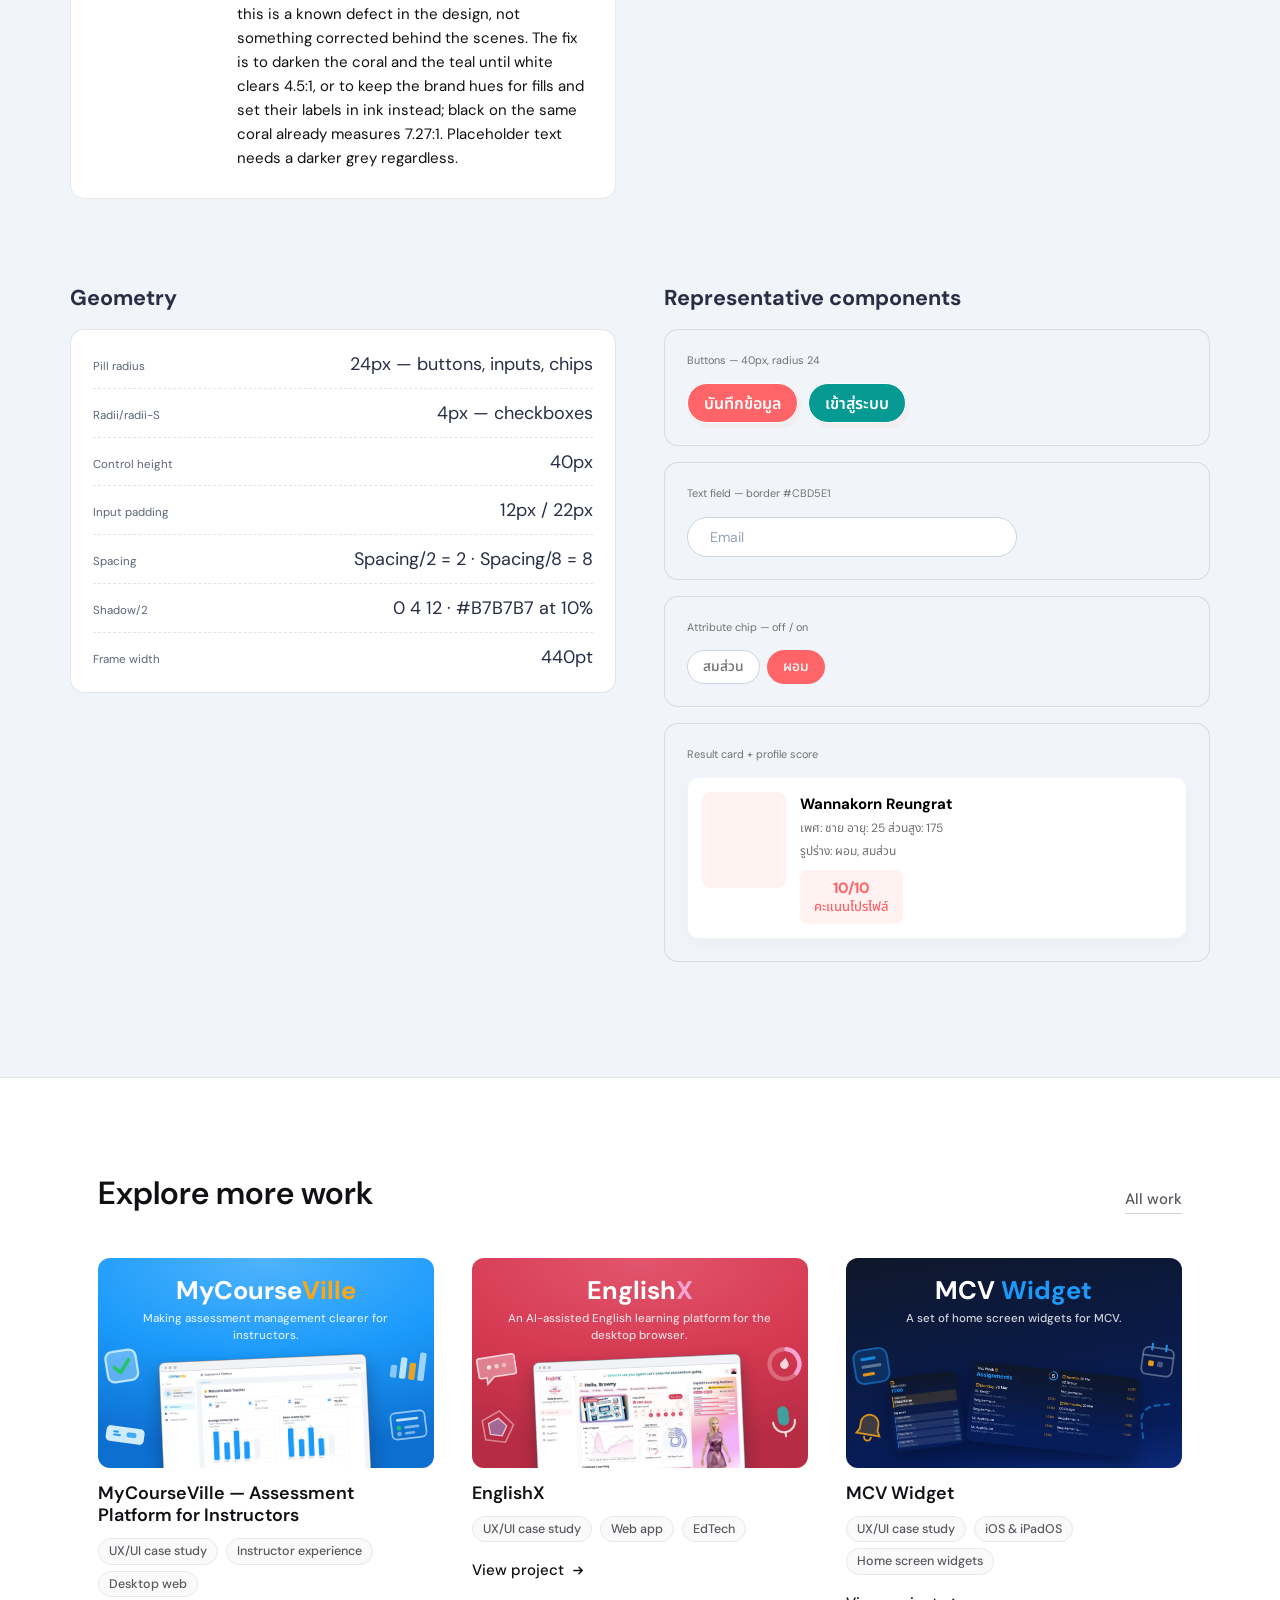
==== commit d89ae6e2: "Cut the repeated prose, hedge the assumptions, shorten the status lines Mean vs Average: the tiles s" ====
--- a/projects/actorstock/index.html
+++ b/projects/actorstock/index.html
@@ -130,7 +130,7 @@
     <dl class="pf-meta__list">
         <div class="pf-meta__item"><dt>Role</dt><dd>UI/UX design and prototyping</dd></div>
         <div class="pf-meta__item"><dt>Project type</dt><dd>Redesign of the existing ActorStock website</dd></div>
-        <div class="pf-meta__item"><dt>Delivery status</dt><dd>Designed flows and prototype — no shipped behaviour is claimed here</dd></div>
+        <div class="pf-meta__item"><dt>Delivery status</dt><dd>Interactive prototype; not implemented</dd></div>
     </dl>
   </div>
 </aside>
@@ -140,17 +140,12 @@
     <div class="section-head">
       <p class="eyebrow">Project overview</p>
       <h2>One product, <em>two sides</em> of a casting call</h2>
-      <p>
-        Casting companies need to find people by physical and skill attributes; performers need
-        somewhere to publish those attributes and be found. ActorStock puts both in one mobile
-        product. Everything on this page is taken from the design file itself.
-      </p>
     </div>
 
     <dl class="pf-lead">
       <div class="pf-lead__row">
         <dt>The product</dt>
-        <dd>ActorStock is a Thai casting marketplace: production companies look for performers, performers publish what they can do. Both sides run on one mobile product and read from the same structured talent profile.</dd>
+        <dd>A Thai casting marketplace: production companies look for performers, performers publish what they can do. Both sides run on one mobile product and read from the same structured talent profile — measurements, appearance, languages, special skills and credits.</dd>
       </div>
       <div class="pf-lead__row">
         <dt>The problem</dt>
@@ -161,23 +156,13 @@
         <dd>UI/UX design and prototyping, as a redesign of the existing ActorStock website.</dd>
       </div>
       <div class="pf-lead__row">
-        <dt>What this page is</dt>
-        <dd><strong>Designed flows, not verified behaviour.</strong> Every screen here comes from
-            the design file, and the copy describes what the interface is designed to do —
-            sign-ups, invitation codes and job postings included. Counts of screens or attribute
-            groups describe the scope of the work; they are not usage, adoption or business
-            outcomes, and none are claimed.</dd>
+        <dt>Deliverable</dt>
+        <dd>Interactive prototype; not implemented. Every screen here is from the design file.</dd>
       </div>
     </dl>
 
 
     <div class="ov-grid">
-      <article class="ov">
-        <h3>The product</h3>
-        <p>A mobile casting marketplace built around a structured talent profile — measurements,
-           appearance, languages, special skills and credits — that both sides read from.</p>
-      </article>
-
       <article class="ov">
         <h3>Who it is for</h3>
         <p>Registration asks for a category before anything else:
@@ -200,23 +185,11 @@
 
       <article class="ov">
         <h3>Platform</h3>
-        <p>Mobile, 440&nbsp;pt wide. One Figma page — <span class="th">Mobile</span> — divided into
-           <span class="th">Mobile/Casting</span> (13 screens) and <span class="th">Mobile/Actor</span>
-           (19 screens, including a nested profile set).</p>
+        <p>Mobile, 440&nbsp;pt wide — thirteen screens for the casting side and nineteen for
+           the performer side, including a nested profile set.</p>
       </article>
-
-      <article class="ov ov--wide">
-        <h3>My role</h3>
-        <p>UI/UX design and prototyping — a redesign of the existing ActorStock website.
-           Every screen on this page comes from that redesign.</p>
-      </article>
-    </div>
-
-    <p class="note">
-      The design file records screens, not process — so research findings and measured results are
-      left to the Reflection section rather than guessed at here. Twenty-three of the thirty-two screens are
-      reproduced on this page.
-    </p>
+    </div>
+
   </div>
 </section>
 
@@ -226,17 +199,12 @@
     <div class="section-head">
       <p class="eyebrow">Main user journey</p>
       <h2>From a casting brief to an <em>invited performer</em></h2>
-      <p>
-        The longest complete path in the file runs across both account types: a casting company
-        narrows the whole roster down to one person, and hands them a code that is designed to become
-        their account.
-      </p>
     </div>
 
     <dl class="pf-lead">
       <div class="pf-lead__row">
         <dt>Problem</dt>
-        <dd>Two account types with opposite jobs usually means two products, two sign-ups and two things to learn.</dd>
+        <dd>Casting companies and performers want opposite things, which is an argument for two products with two sign-ups. I wanted one, because the two sides only have value to each other.</dd>
       </div>
       <div class="pf-lead__row">
         <dt>Decision</dt>
@@ -412,7 +380,7 @@
     <dl class="pf-lead">
       <div class="pf-lead__row">
         <dt>Problem</dt>
-        <dd>A marketplace is worth nothing to the first side that arrives. A performer landing cold has no reason to believe there is work here, and no reason to pay for a plan.</dd>
+        <dd>A performer arriving cold has no reason yet to believe there is work here, or to pay for a plan. I treated the home page as the place that has to earn both.</dd>
       </div>
       <div class="pf-lead__row">
         <dt>Decision</dt>
@@ -599,7 +567,7 @@
   <div class="wrap">
     <div class="section-head">
       <p class="eyebrow">Feature deep dives</p>
-      <h2>Four decisions that <em>carry the product</em></h2>
+      <h2>Six decisions that <em>carry the product</em></h2>
       <p>Each of these earns its screen space: they are what a casting company is paying for, and
          what a performer is optimising their profile against.</p>
     </div>
@@ -607,7 +575,7 @@
     <dl class="pf-lead">
       <div class="pf-lead__row">
         <dt>Problem</dt>
-        <dd>Search that works on names and photographs cannot answer the question a casting brief actually asks, and a profile that is a biography gives it nothing to match against.</dd>
+        <dd>A casting brief asks for attributes, not names. I took search built around names and photographs as the thing to replace, and a biography-style profile as giving it nothing to match on.</dd>
       </div>
       <div class="pf-lead__row">
         <dt>Decision</dt>
@@ -1066,14 +1034,12 @@
     <div class="section-head">
       <p class="eyebrow">Design system</p>
       <h2><em>Coral, teal, navy</em> and one pill radius</h2>
-      <p>Every value below is read from the ActorStock file's own Figma variables — the names are
-         the token names as they are defined there.</p>
     </div>
 
     <dl class="pf-lead">
       <div class="pf-lead__row">
         <dt>Problem</dt>
-        <dd>Two account types, six feature areas and a bilingual interface will drift apart screen by screen unless the decisions are made once.</dd>
+        <dd>Two account types, six feature areas and a bilingual interface, with plenty of room to drift apart screen by screen.</dd>
       </div>
       <div class="pf-lead__row">
         <dt>Decision</dt>
@@ -1090,6 +1056,31 @@
       <div class="ds-block">
         <h3>Colour</h3>
         <div class="swatches" id="swatches"></div>
+
+        <!-- Measured, not assumed: the ratios below are computed from the token
+             values above. Kept here rather than in Reflection because it is a
+             property of the palette. -->
+        <dl class="pf-lead" style="margin-top:22px">
+          <div class="pf-lead__row">
+            <dt>Contrast</dt>
+            <dd>I measured the palette against WCAG AA rather than assuming it passed, and two
+                tokens do not. White on <strong>Primary/Default #FF6468</strong> — the coral that
+                carries <em>Register&nbsp;Now</em>, <em>Apply&nbsp;Now</em> and every primary
+                button — is <strong>2.89:1</strong>, against the 4.5:1 AA needs. White on
+                <strong>Secondary/Default #07C1B6</strong> is <strong>2.26:1</strong>, and
+                <strong>Text/Placeholder #94A3B8</strong> on white is <strong>2.56:1</strong>.
+                Text/Medium #707070 on white passes at 4.95:1, and white on BG/Darkest #282E45 at
+                13.4:1.</dd>
+          </div>
+          <div class="pf-lead__row">
+            <dt>Not yet fixed</dt>
+            <dd>The screens on this page still use those values — this is a known defect in the
+                design, not something corrected behind the scenes. The fix is to darken the coral
+                and the teal until white clears 4.5:1, or to keep the brand hues for fills and set
+                their labels in ink instead; black on the same coral already measures 7.27:1.
+                Placeholder text needs a darker grey regardless.</dd>
+          </div>
+        </dl>
       </div>
 
       <div class="ds-block">
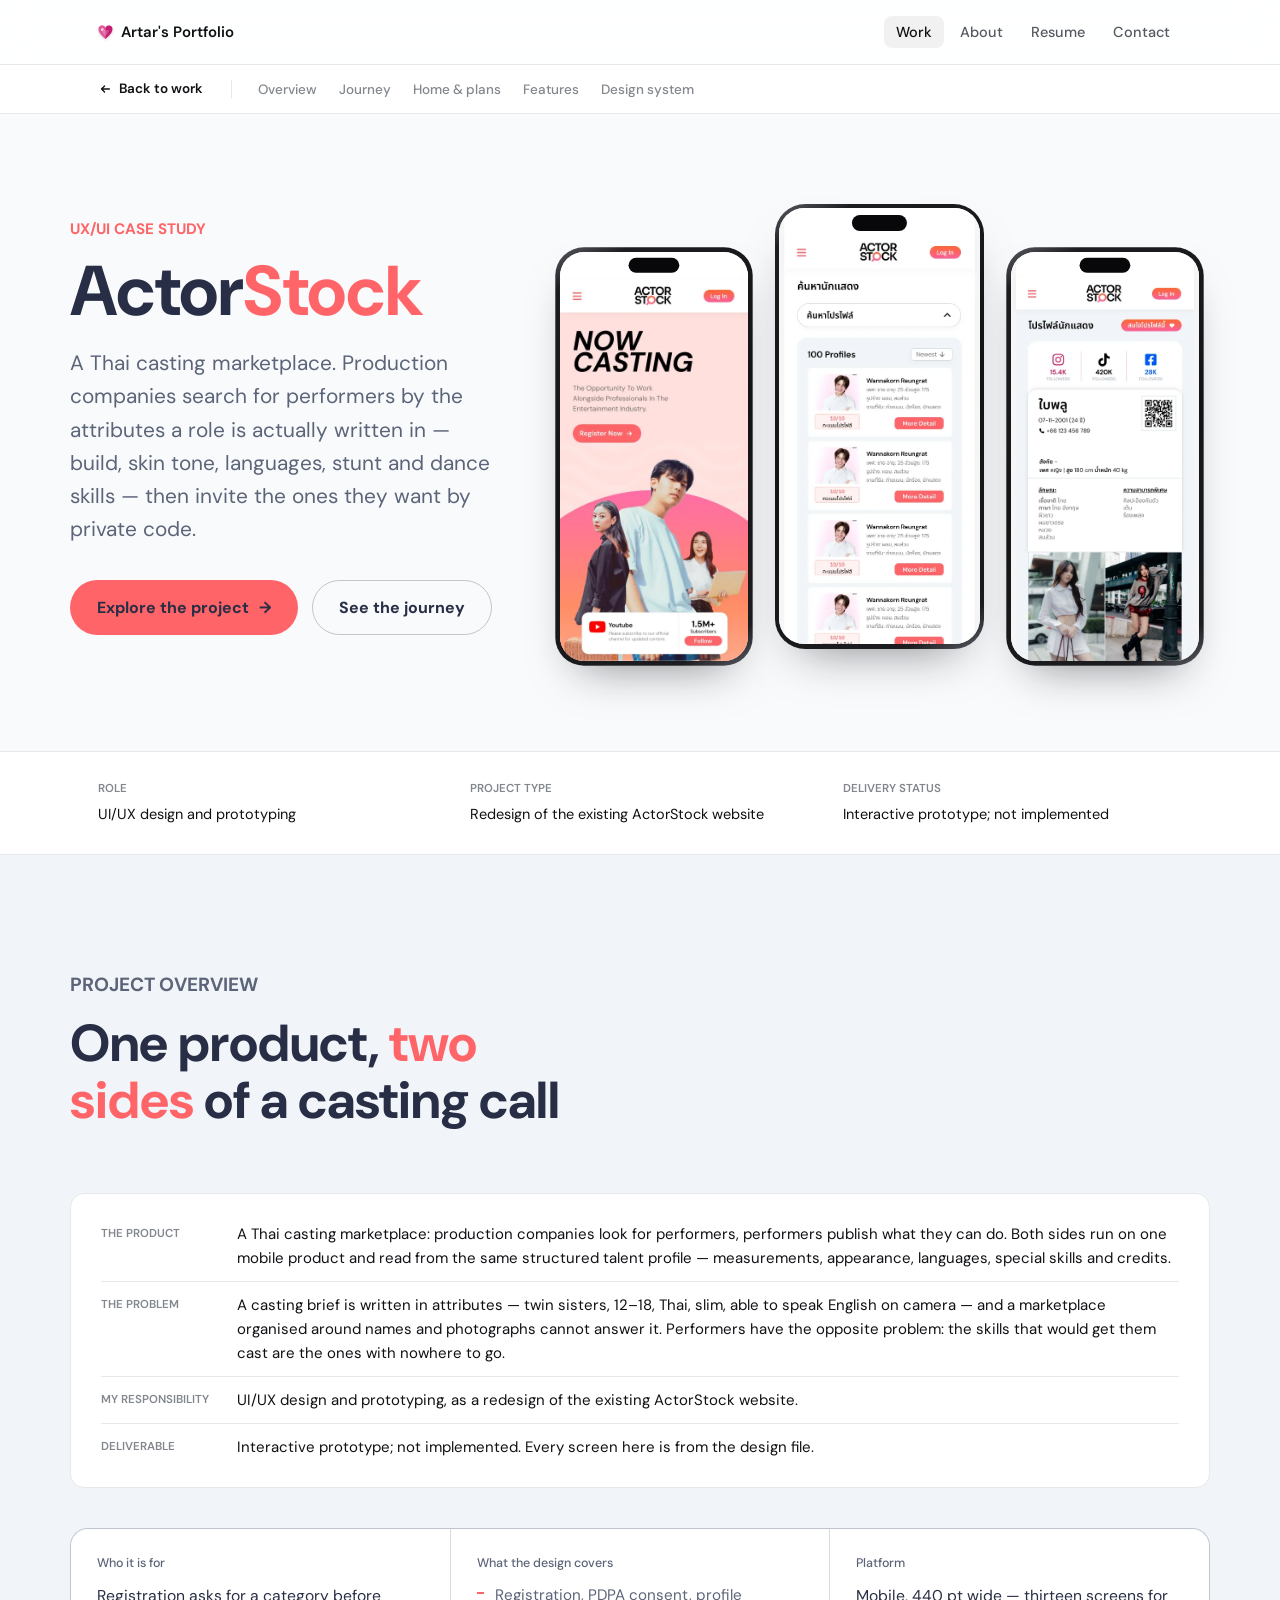
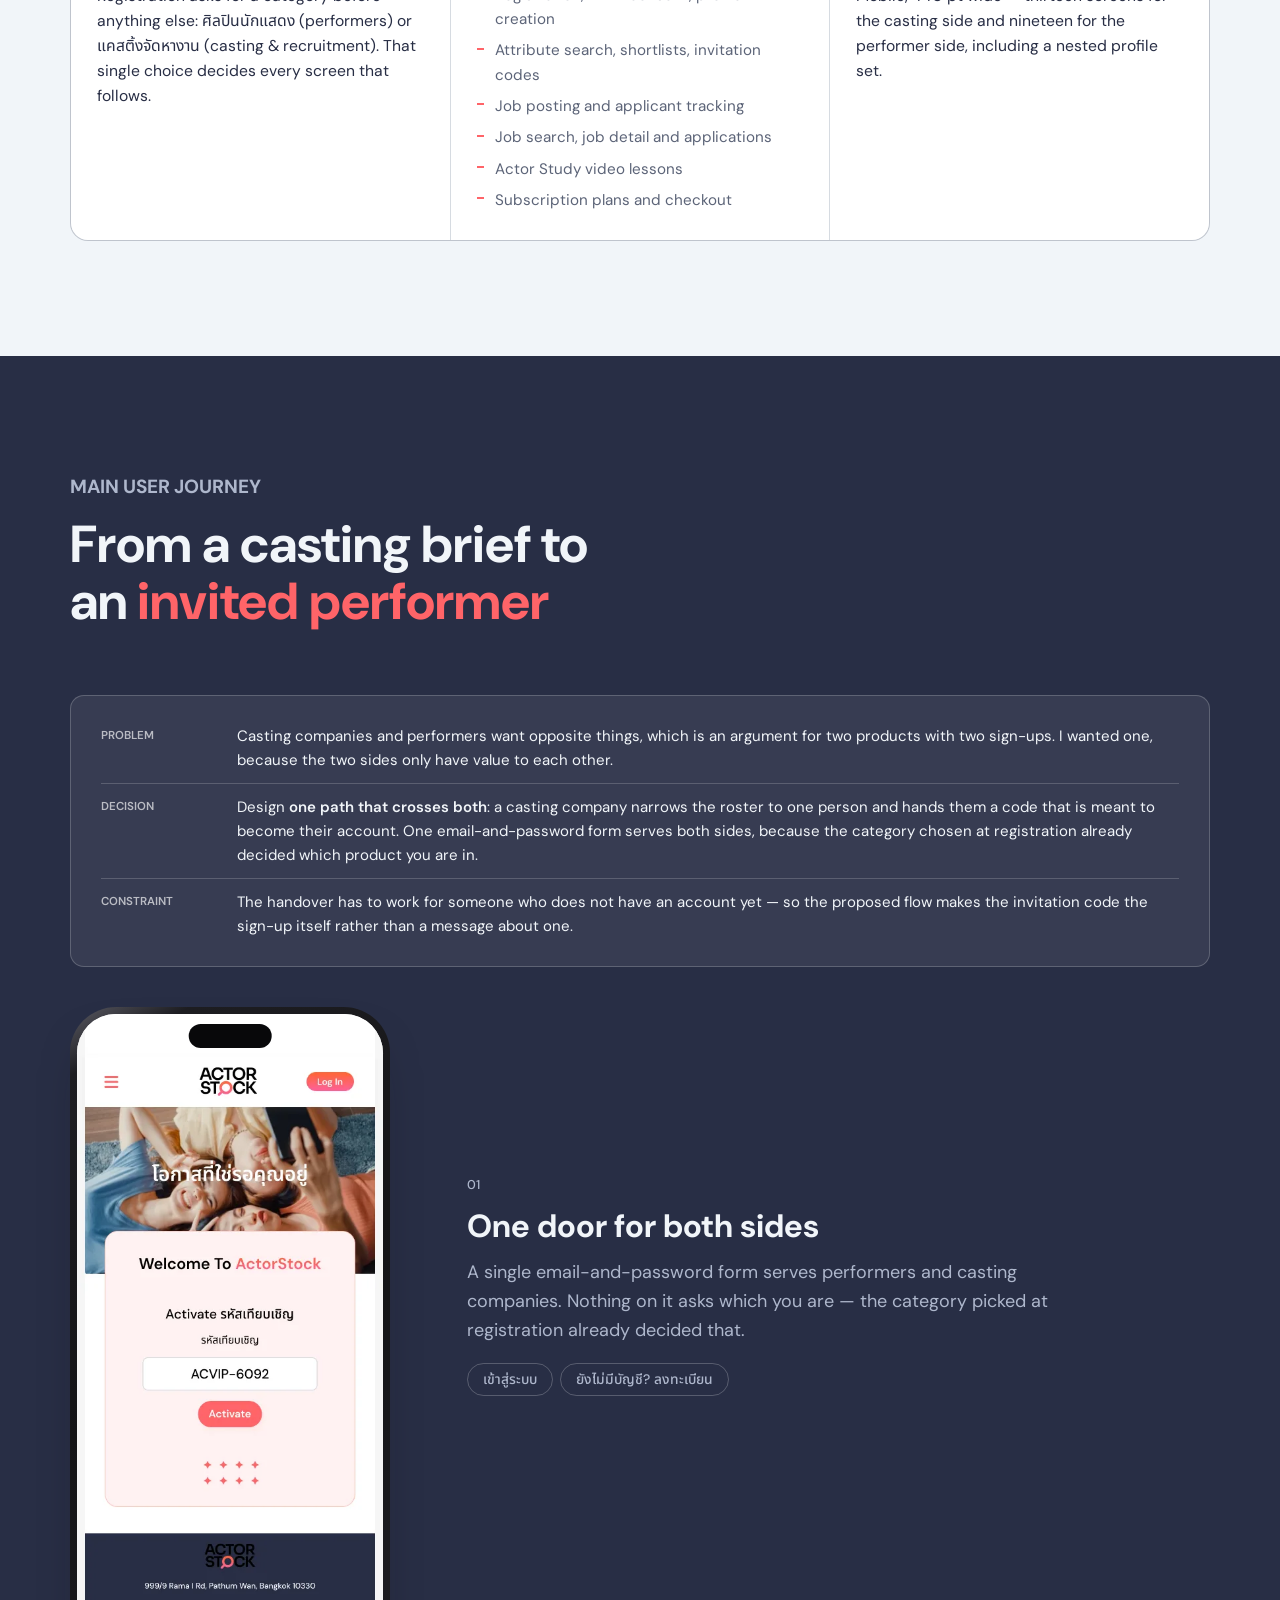
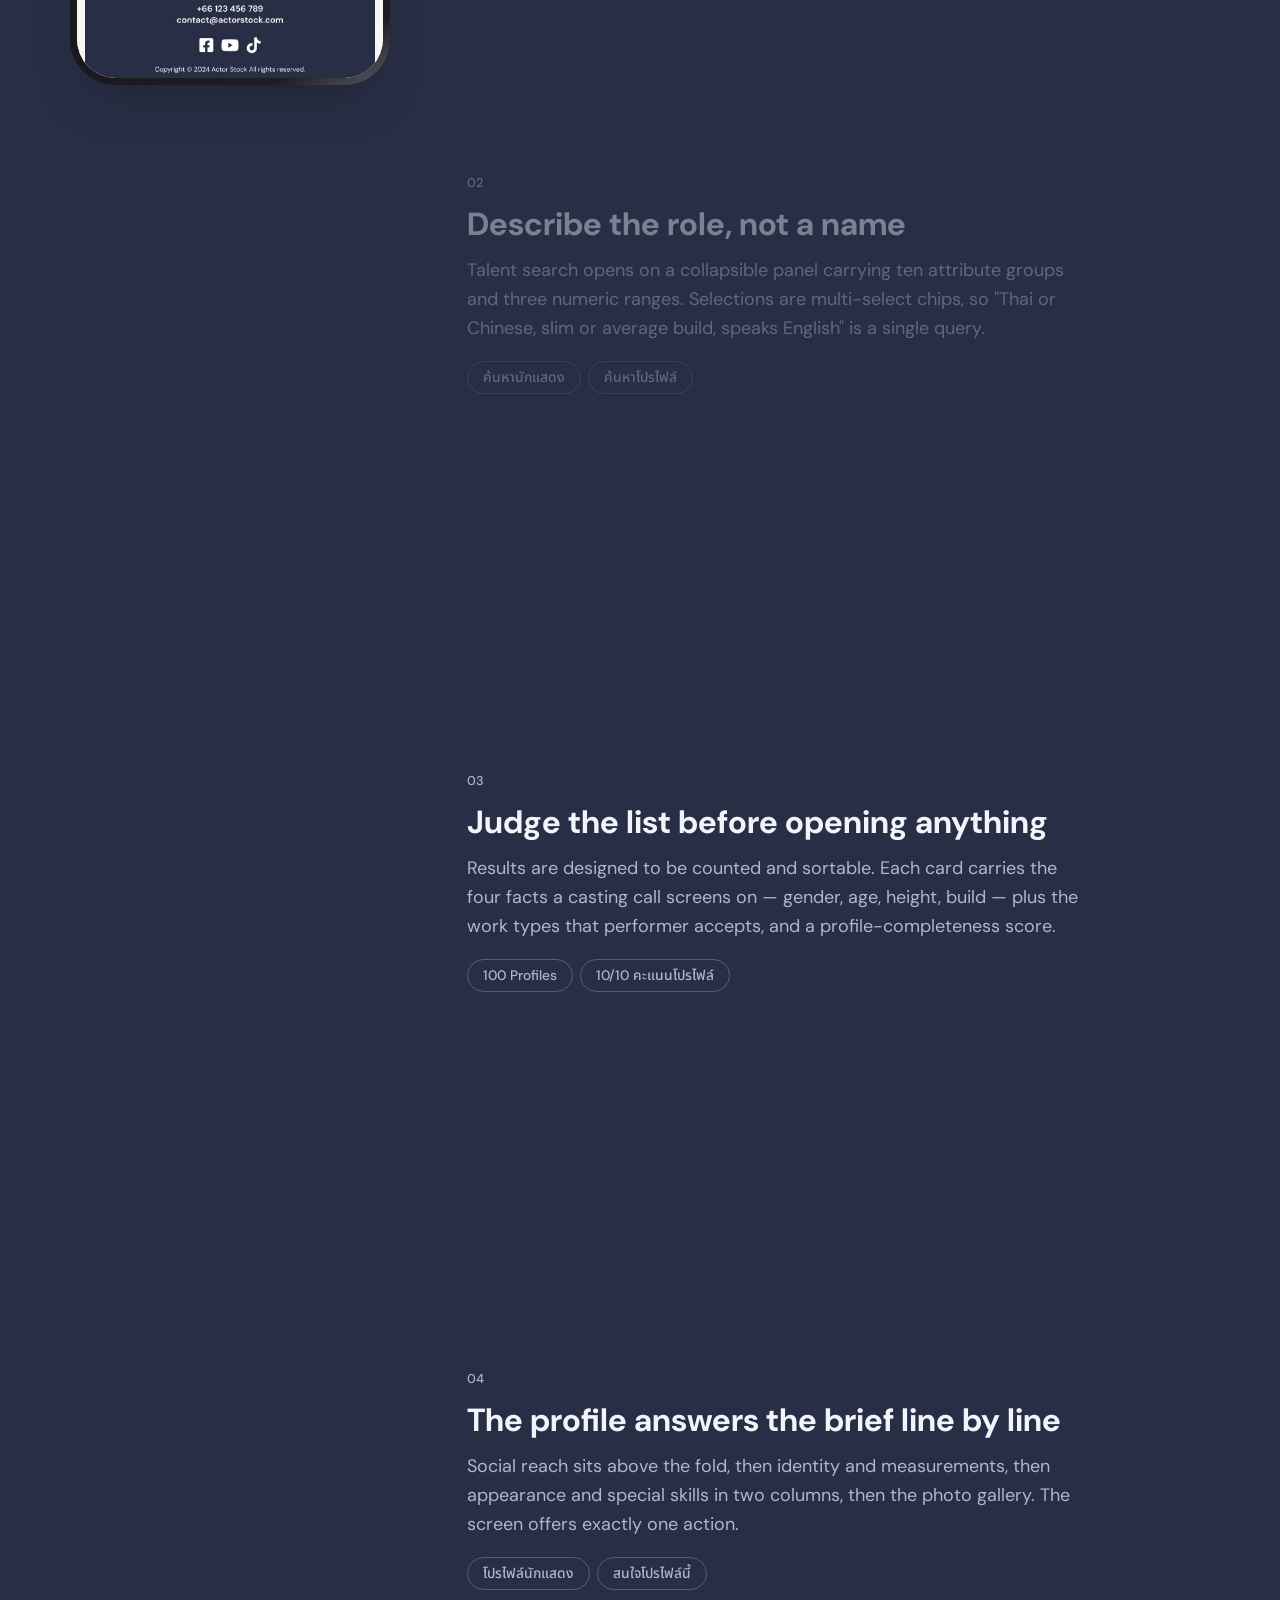
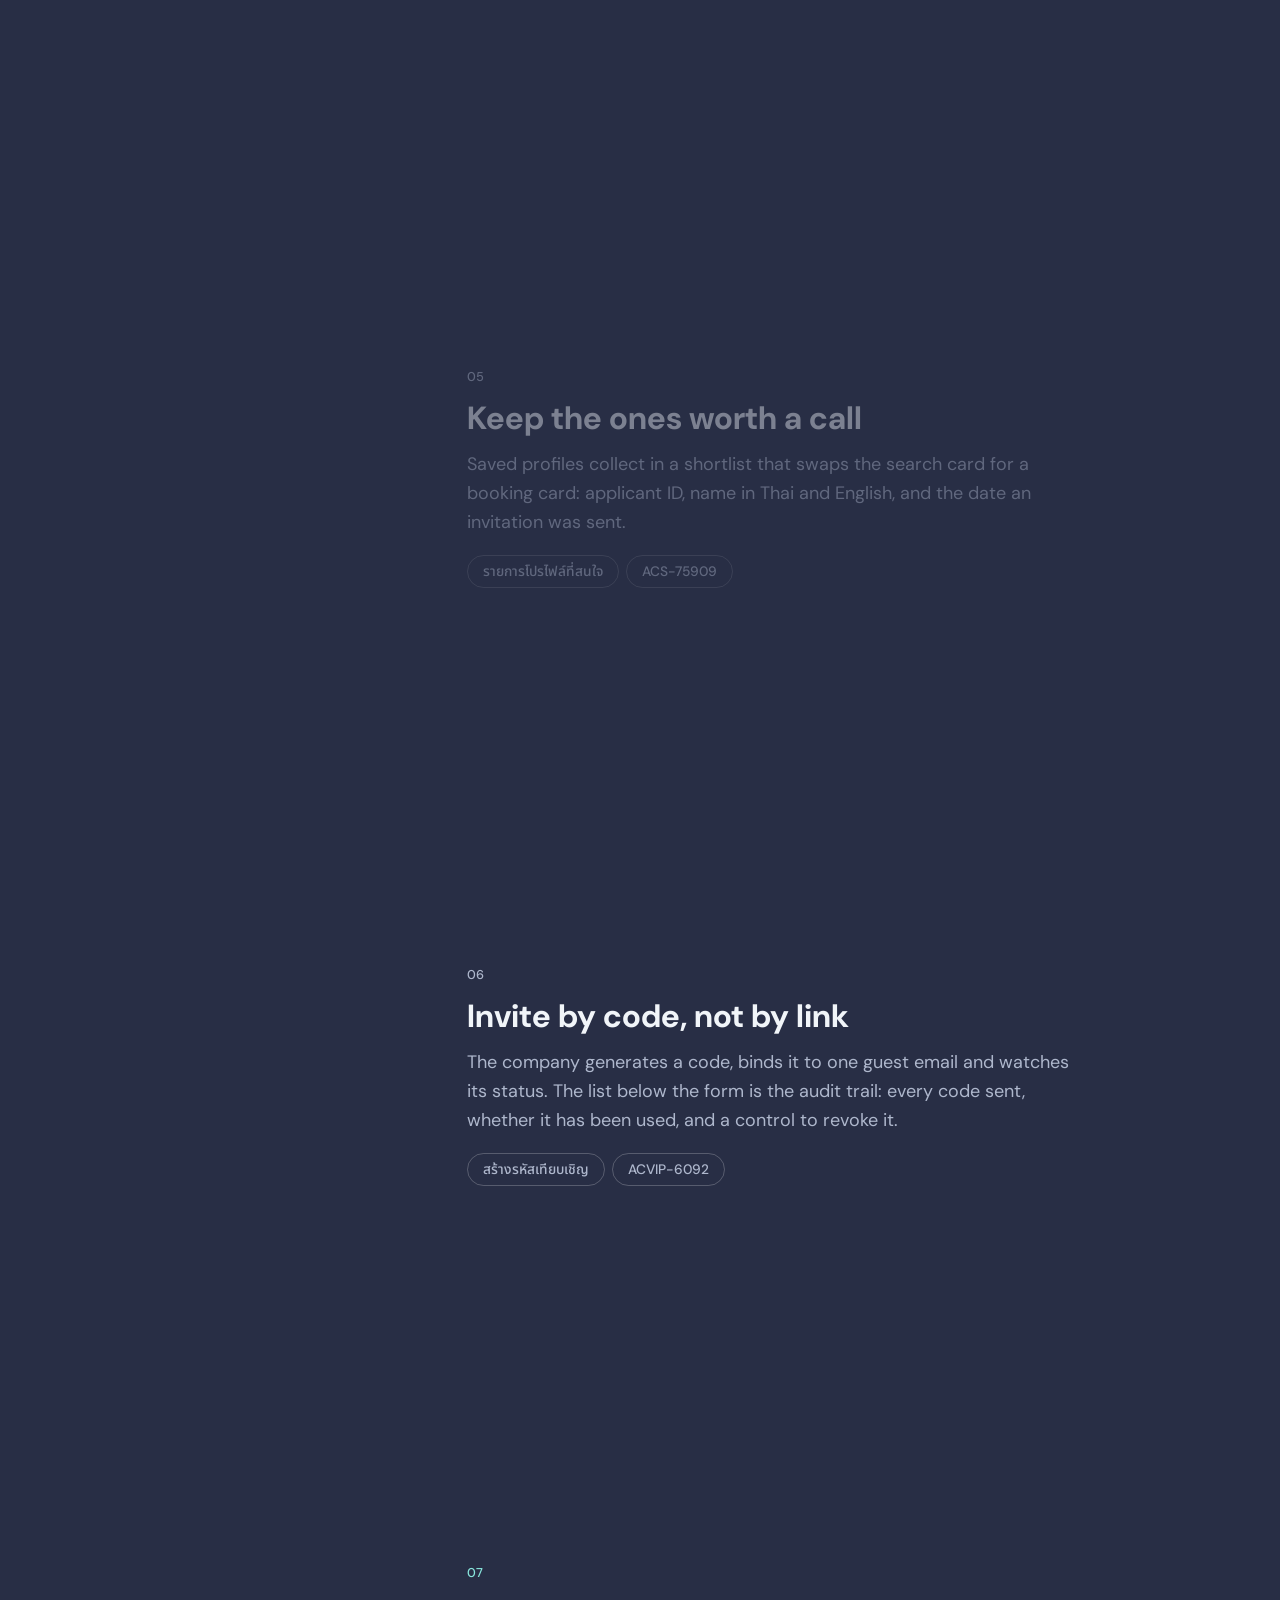
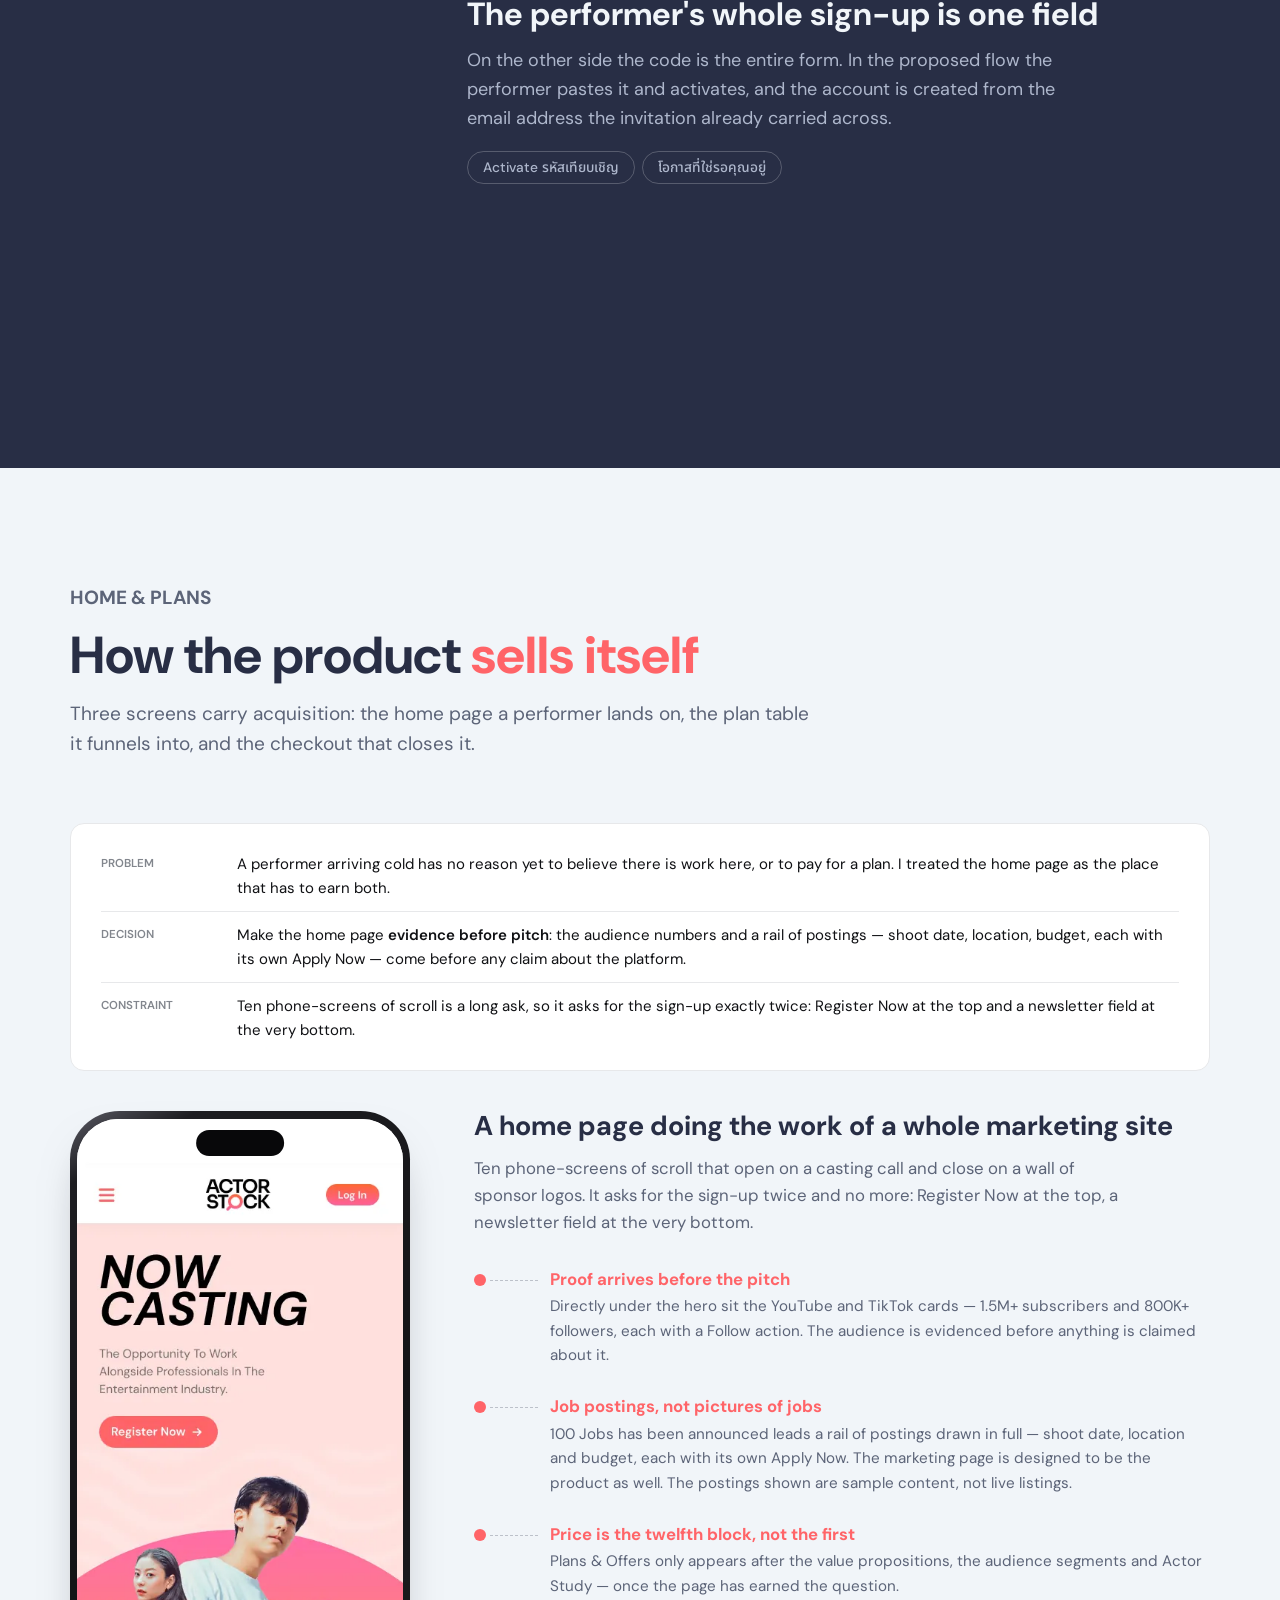
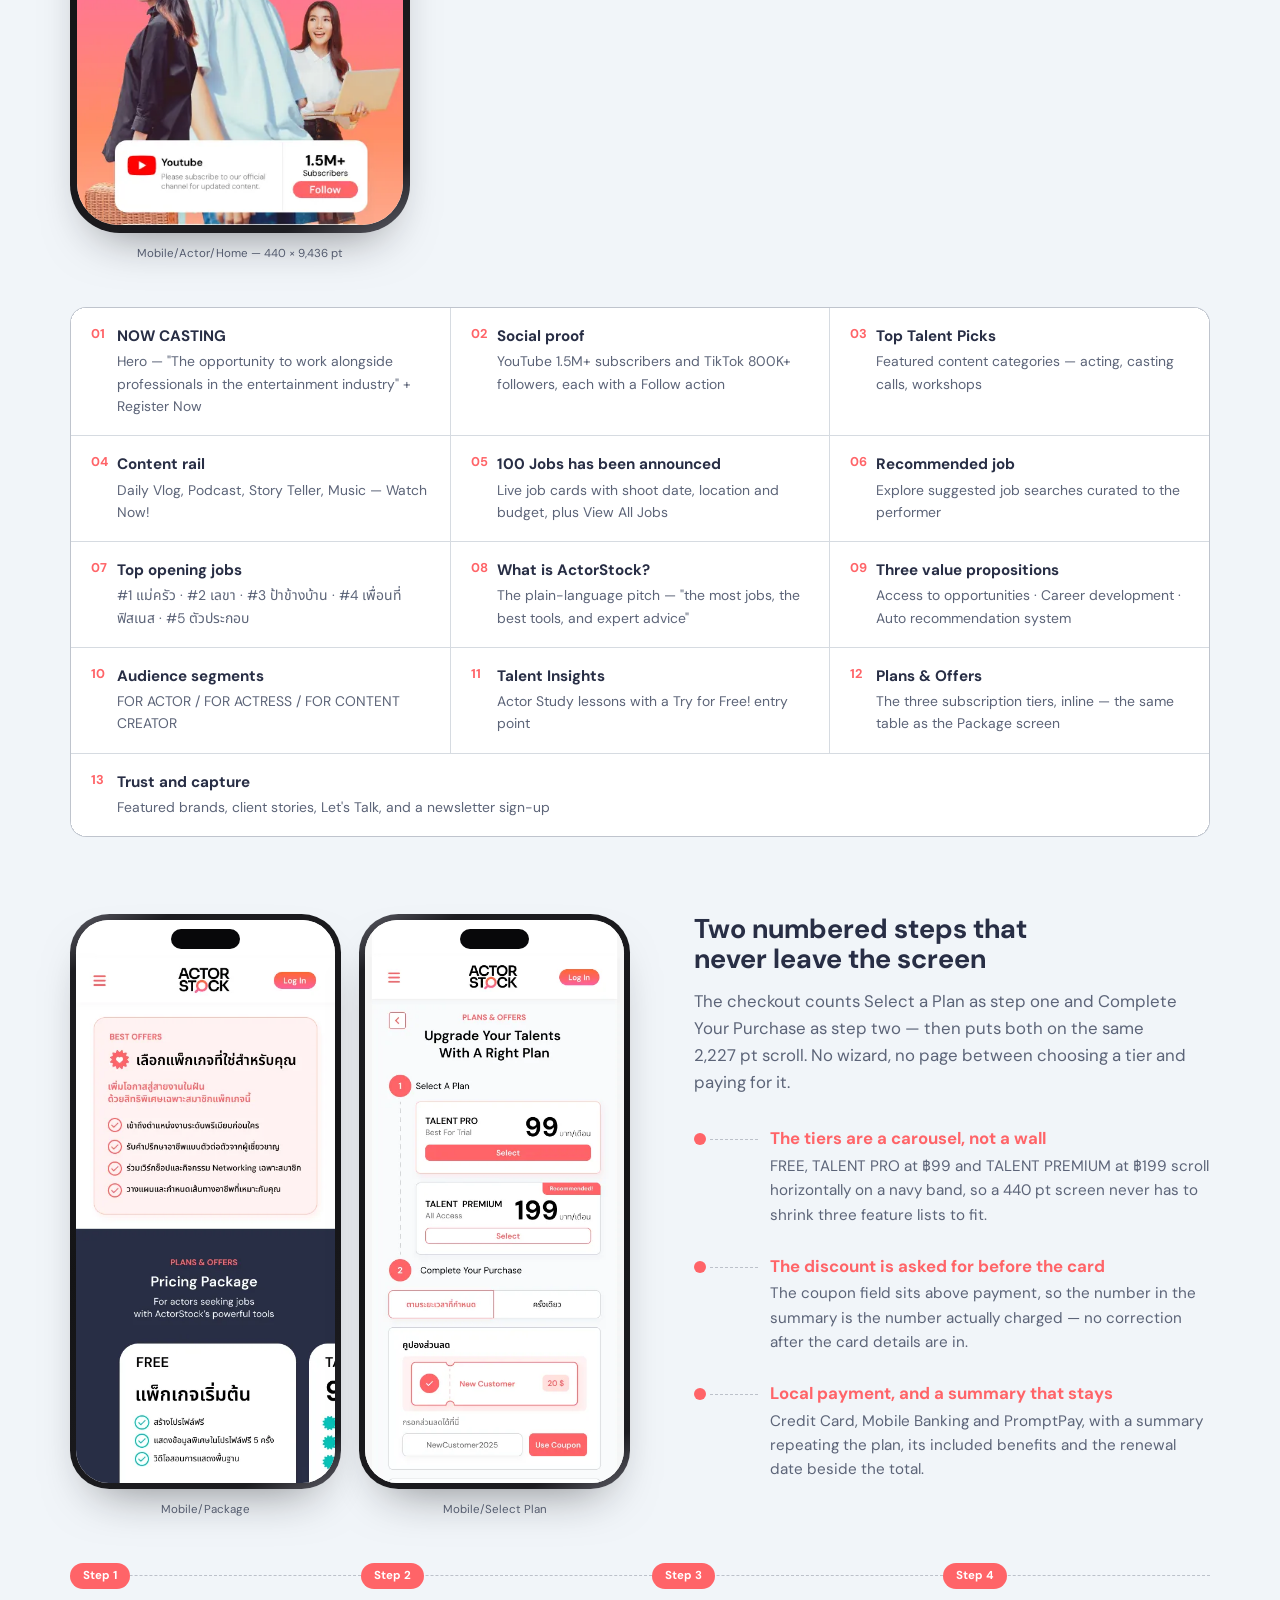
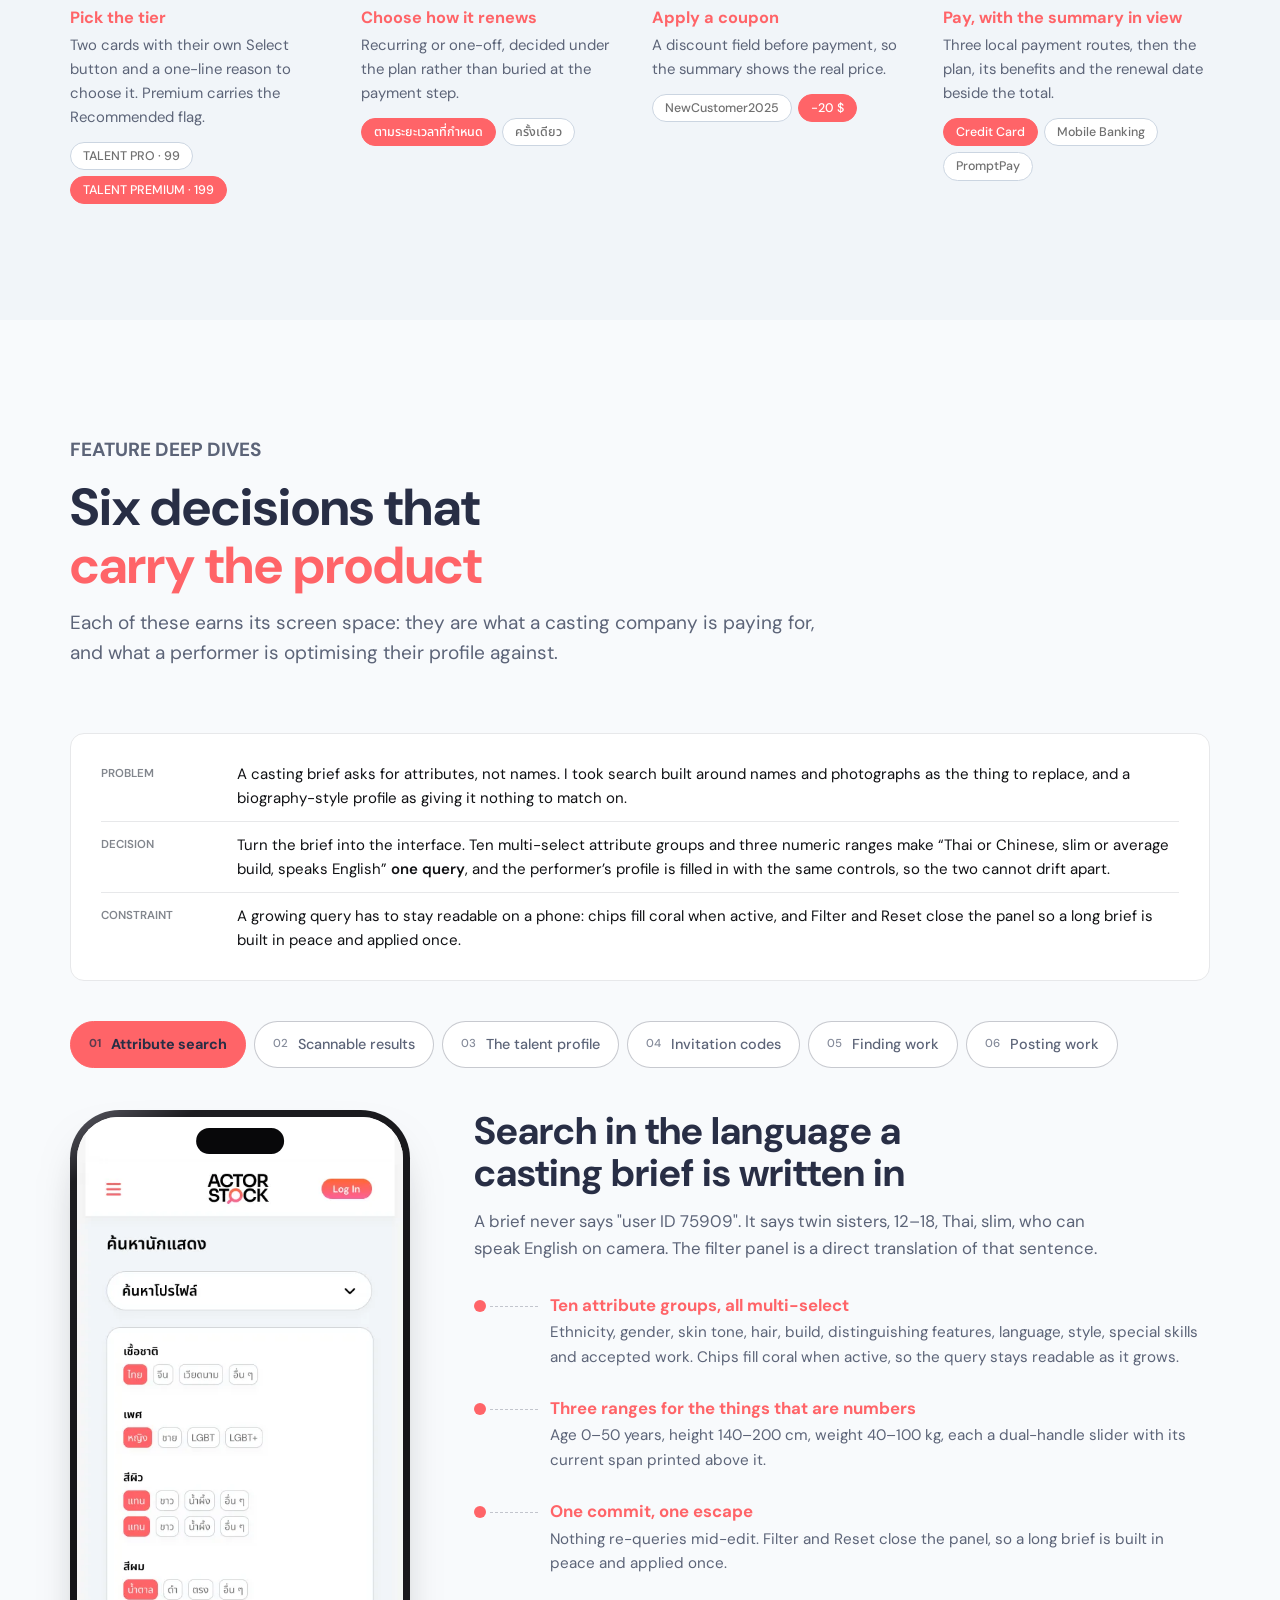
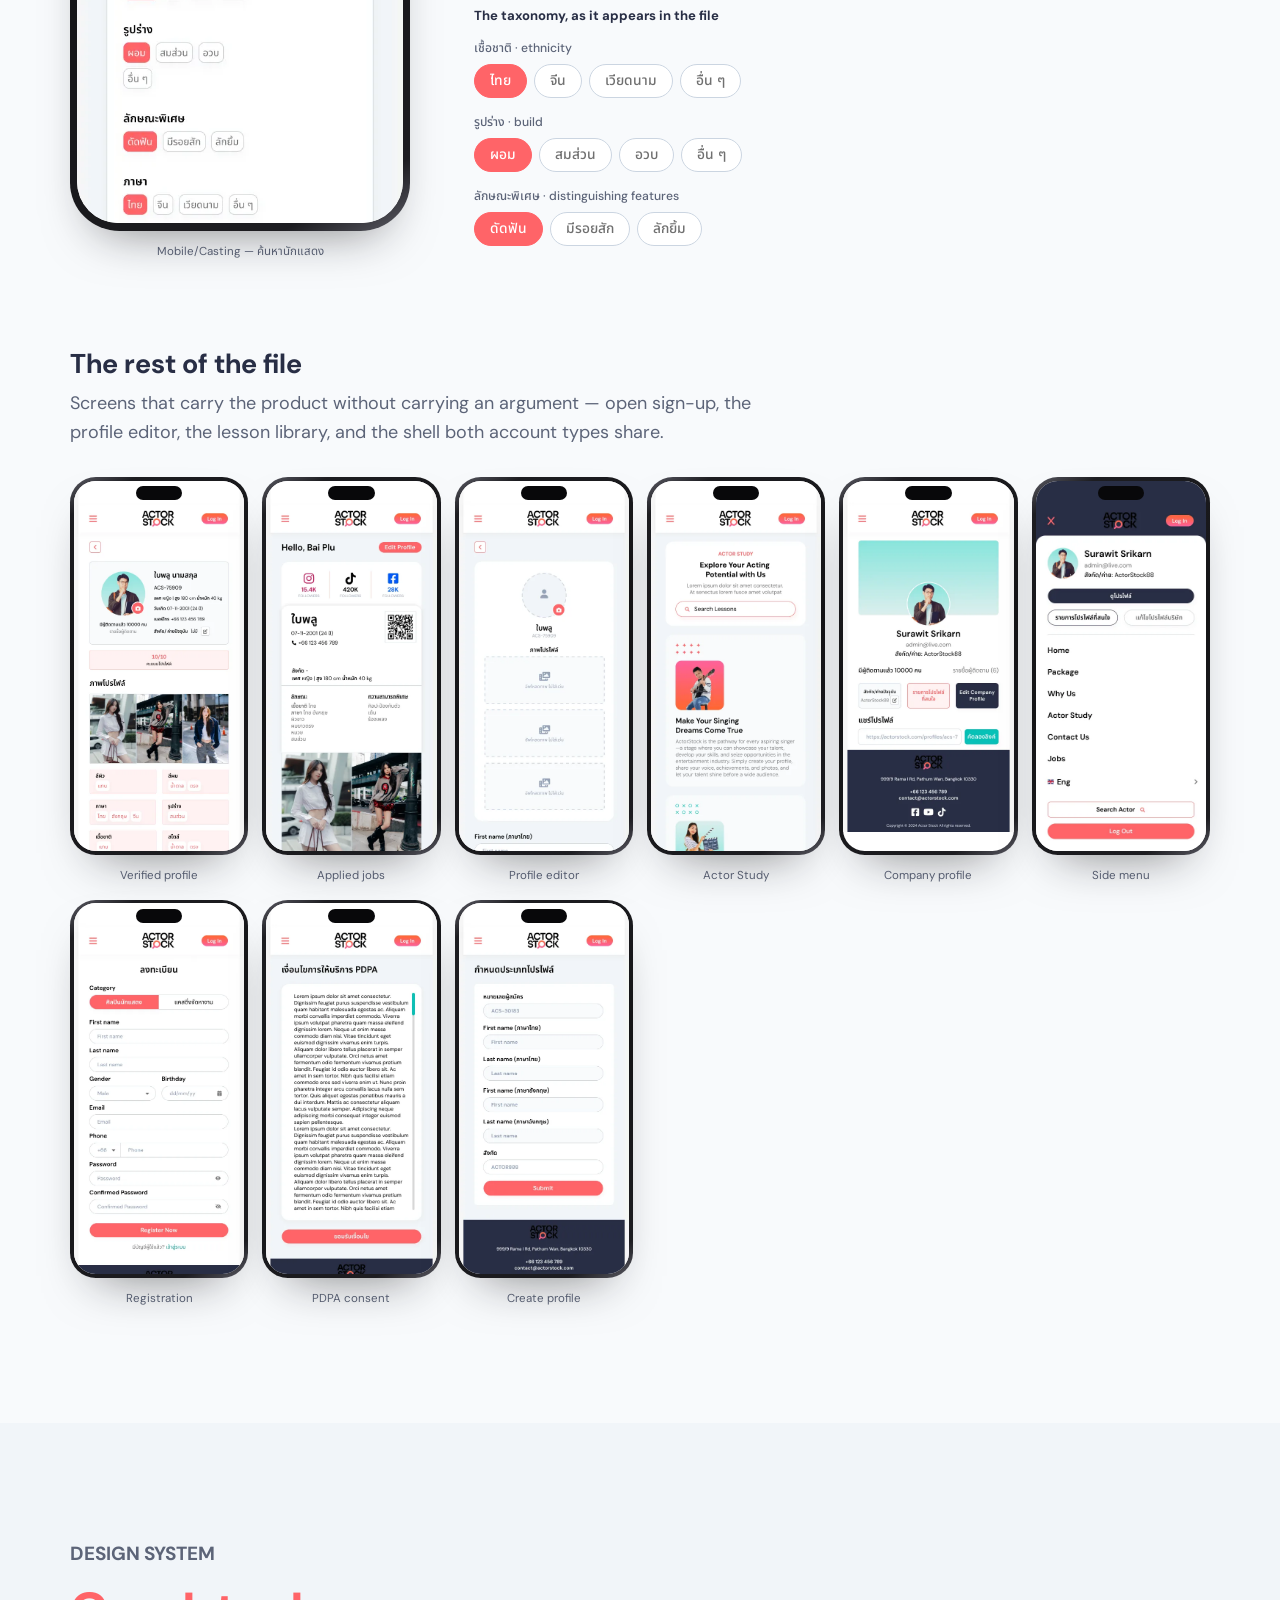
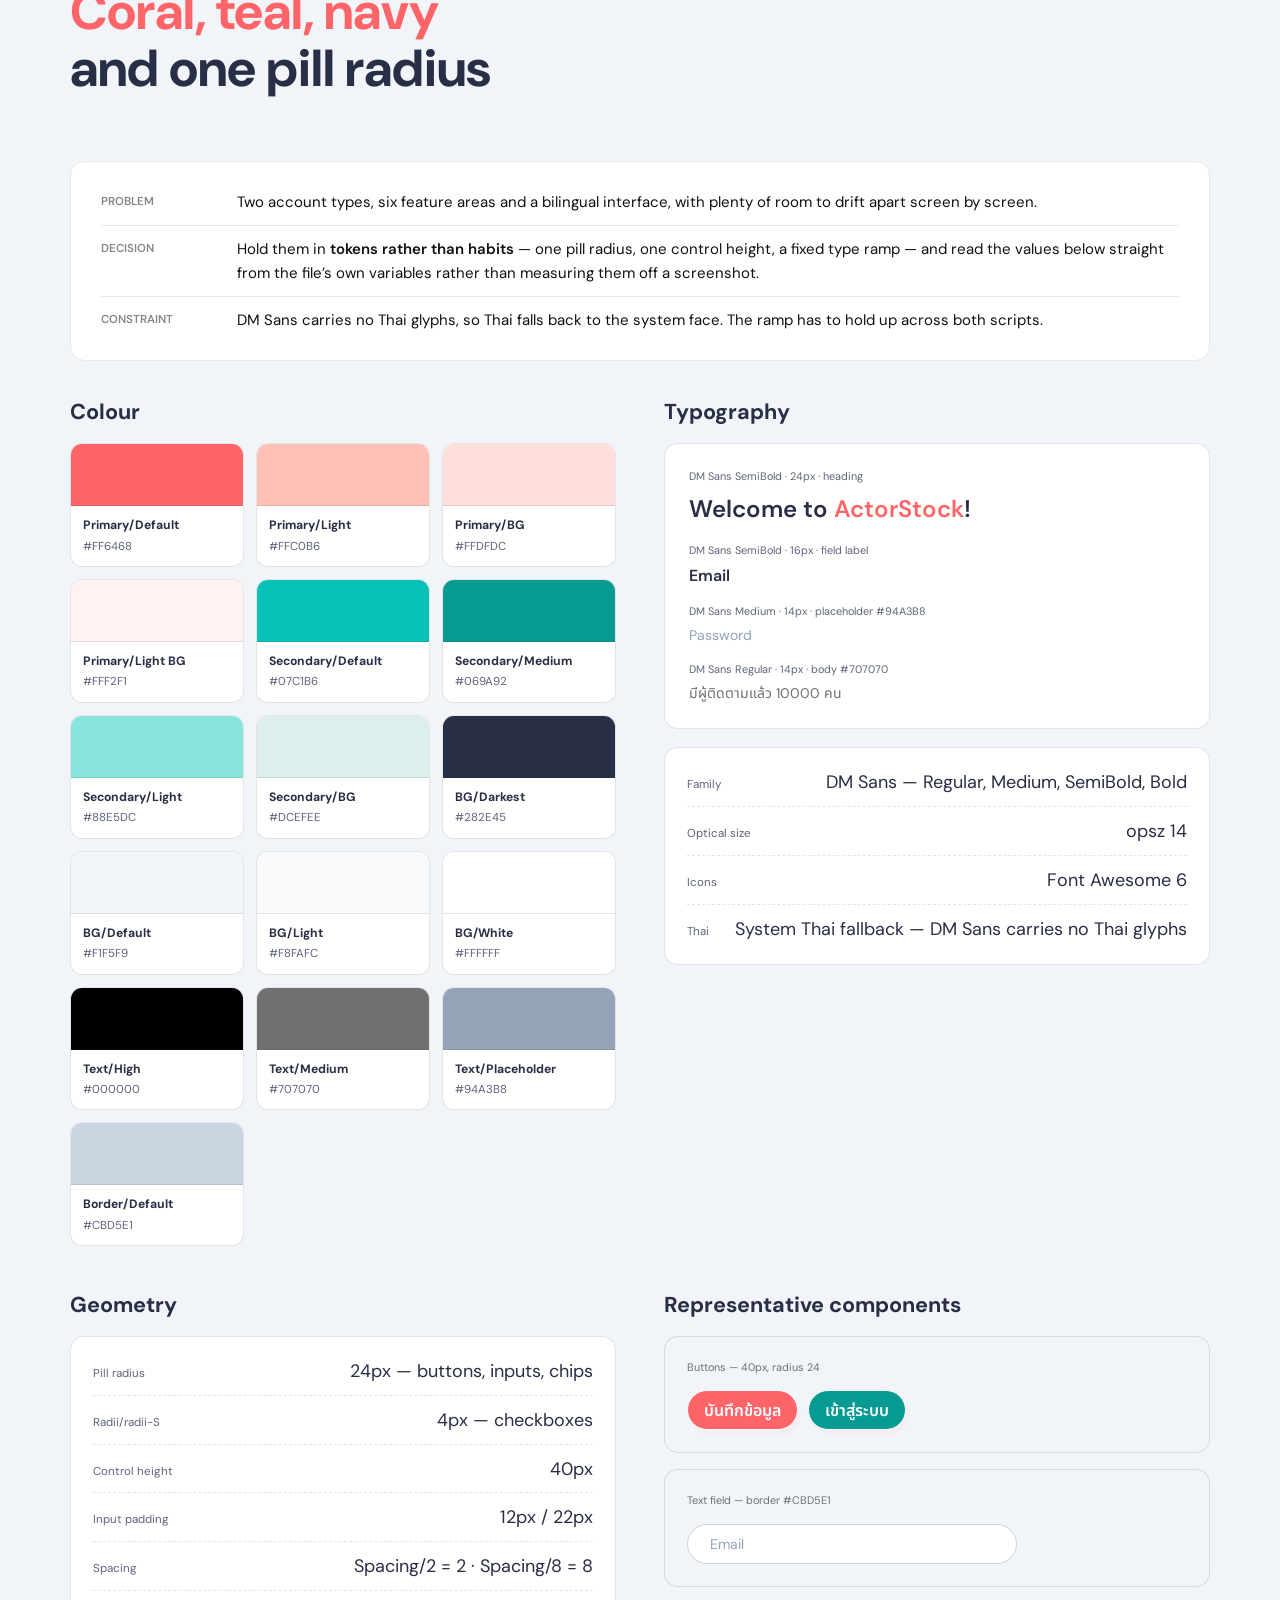
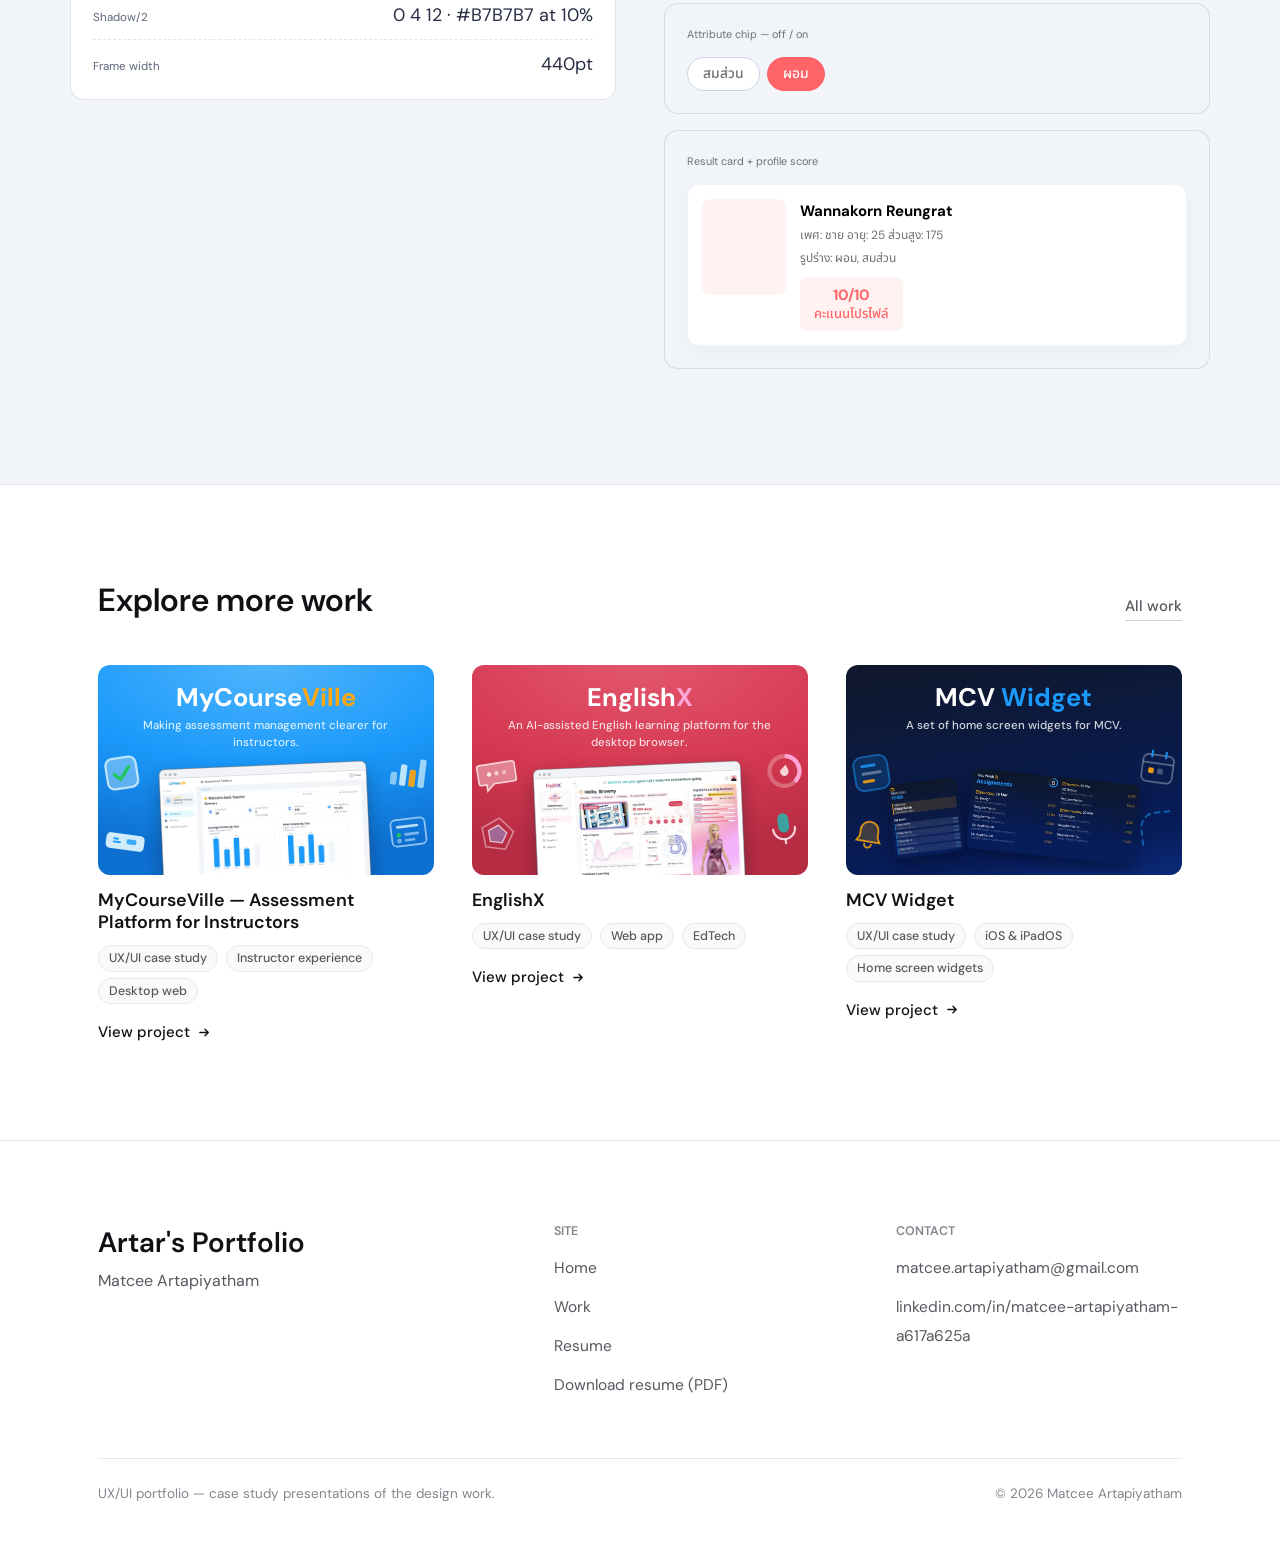
==== commit b4b60e89: "Remove the contrast block from ActorStock's design system Co-Authored-By: Claude Opus 5 <noreply@ant" ====
--- a/projects/actorstock/index.html
+++ b/projects/actorstock/index.html
@@ -1056,31 +1056,6 @@
       <div class="ds-block">
         <h3>Colour</h3>
         <div class="swatches" id="swatches"></div>
-
-        <!-- Measured, not assumed: the ratios below are computed from the token
-             values above. Kept here rather than in Reflection because it is a
-             property of the palette. -->
-        <dl class="pf-lead" style="margin-top:22px">
-          <div class="pf-lead__row">
-            <dt>Contrast</dt>
-            <dd>I measured the palette against WCAG AA rather than assuming it passed, and two
-                tokens do not. White on <strong>Primary/Default #FF6468</strong> — the coral that
-                carries <em>Register&nbsp;Now</em>, <em>Apply&nbsp;Now</em> and every primary
-                button — is <strong>2.89:1</strong>, against the 4.5:1 AA needs. White on
-                <strong>Secondary/Default #07C1B6</strong> is <strong>2.26:1</strong>, and
-                <strong>Text/Placeholder #94A3B8</strong> on white is <strong>2.56:1</strong>.
-                Text/Medium #707070 on white passes at 4.95:1, and white on BG/Darkest #282E45 at
-                13.4:1.</dd>
-          </div>
-          <div class="pf-lead__row">
-            <dt>Not yet fixed</dt>
-            <dd>The screens on this page still use those values — this is a known defect in the
-                design, not something corrected behind the scenes. The fix is to darken the coral
-                and the teal until white clears 4.5:1, or to keep the brand hues for fills and set
-                their labels in ink instead; black on the same coral already measures 7.27:1.
-                Placeholder text needs a darker grey regardless.</dd>
-          </div>
-        </dl>
       </div>
 
       <div class="ds-block">
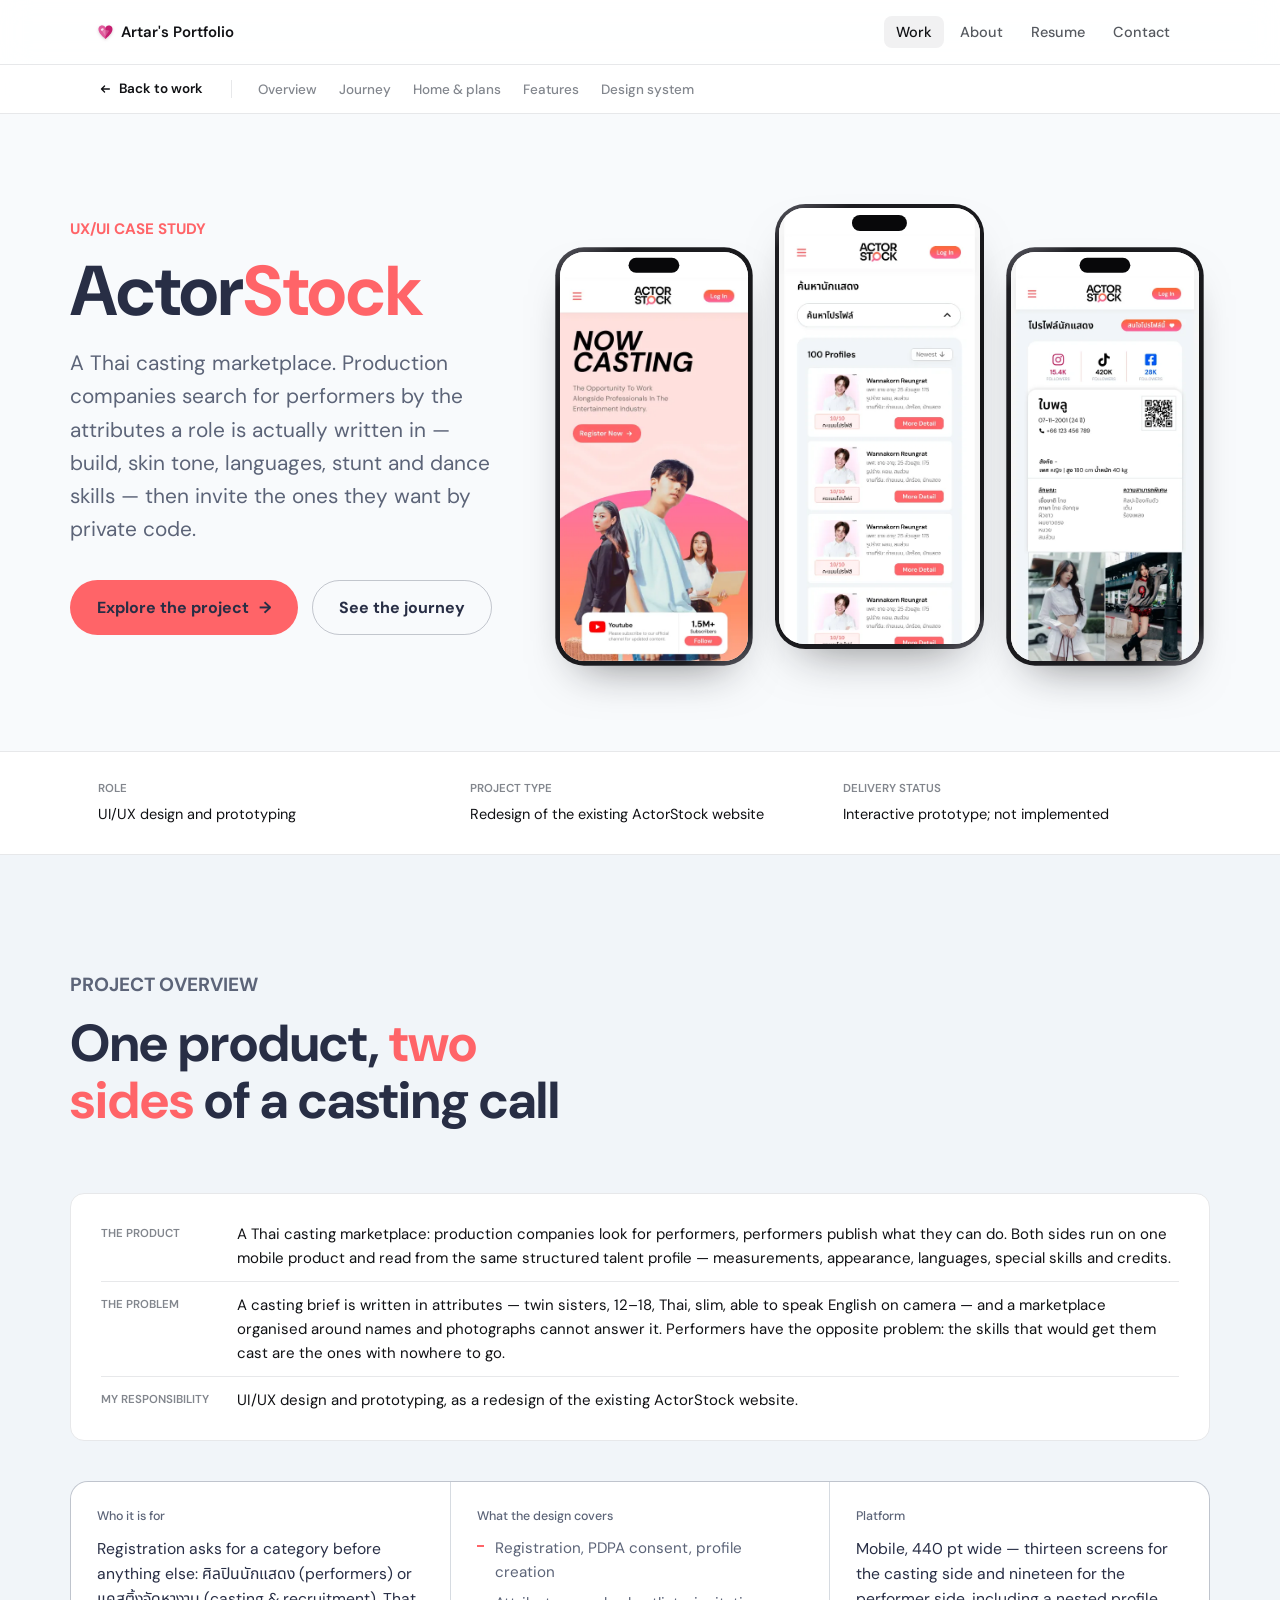
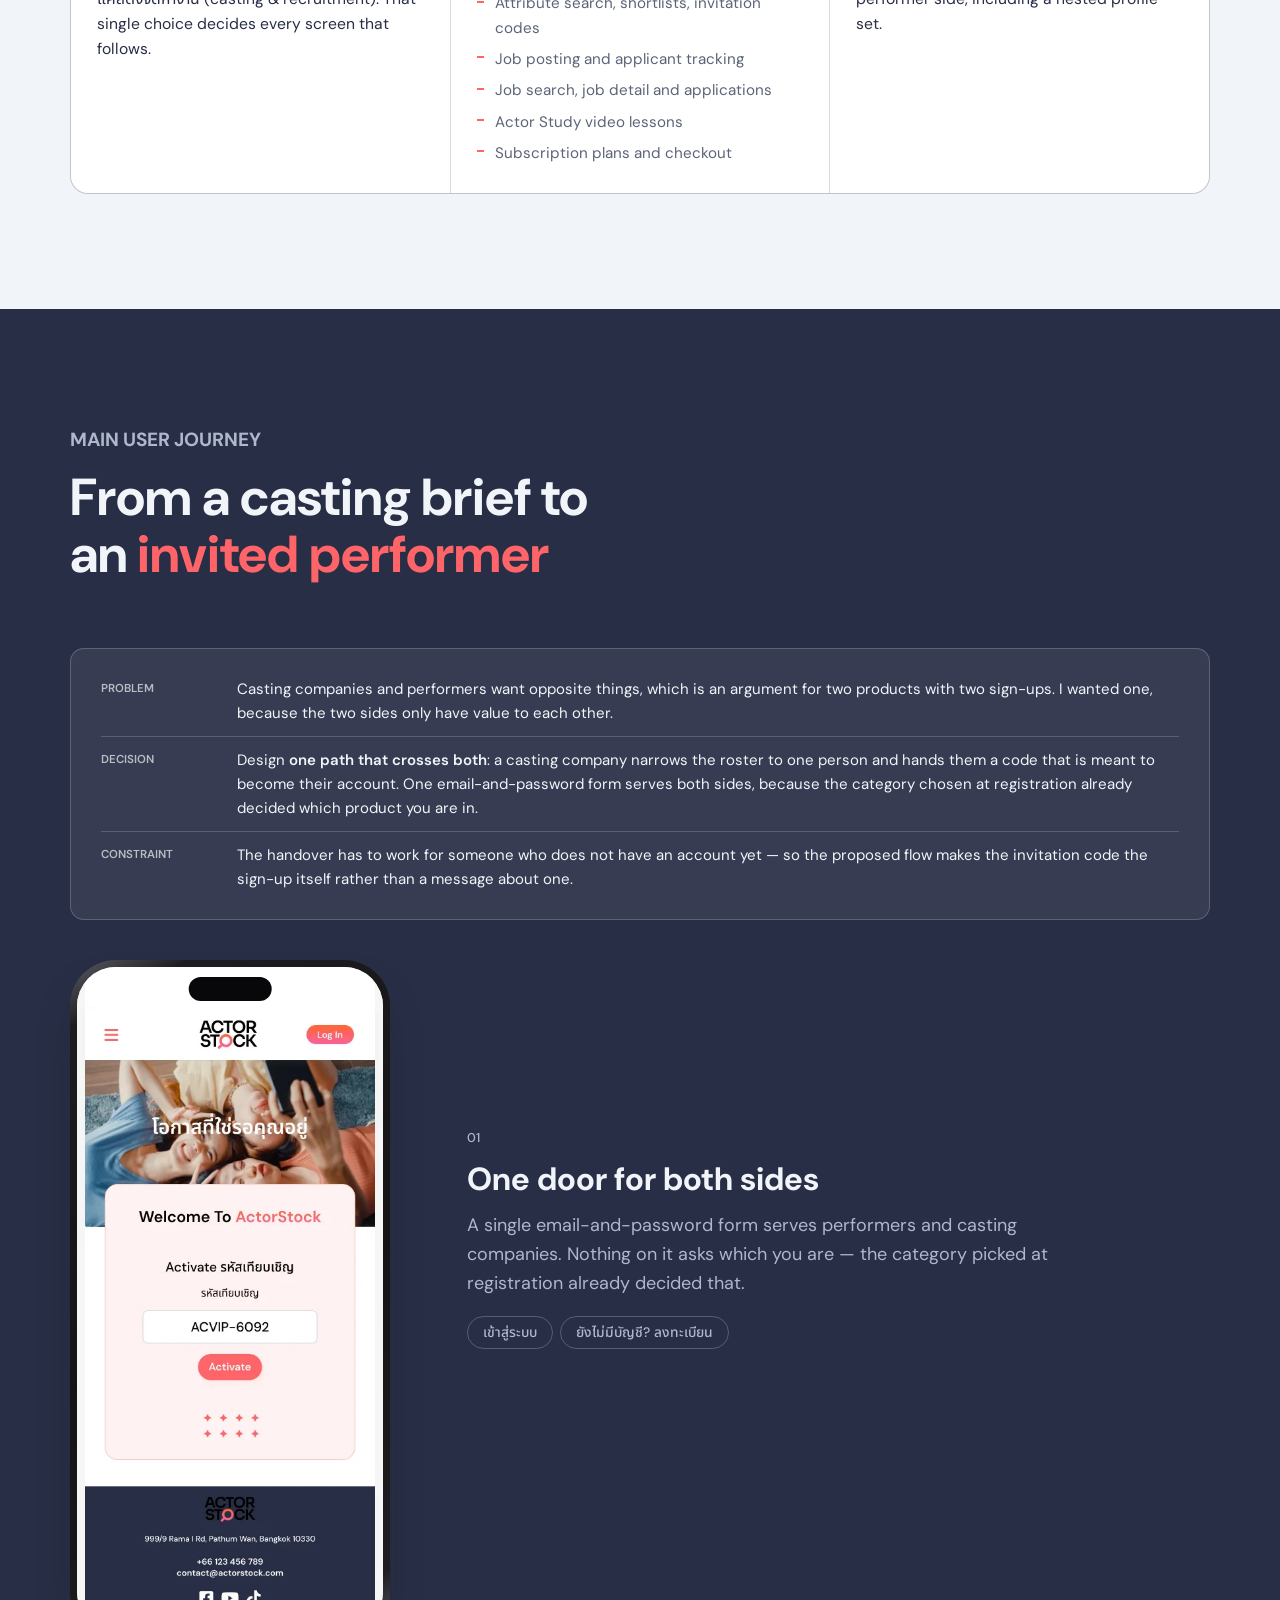
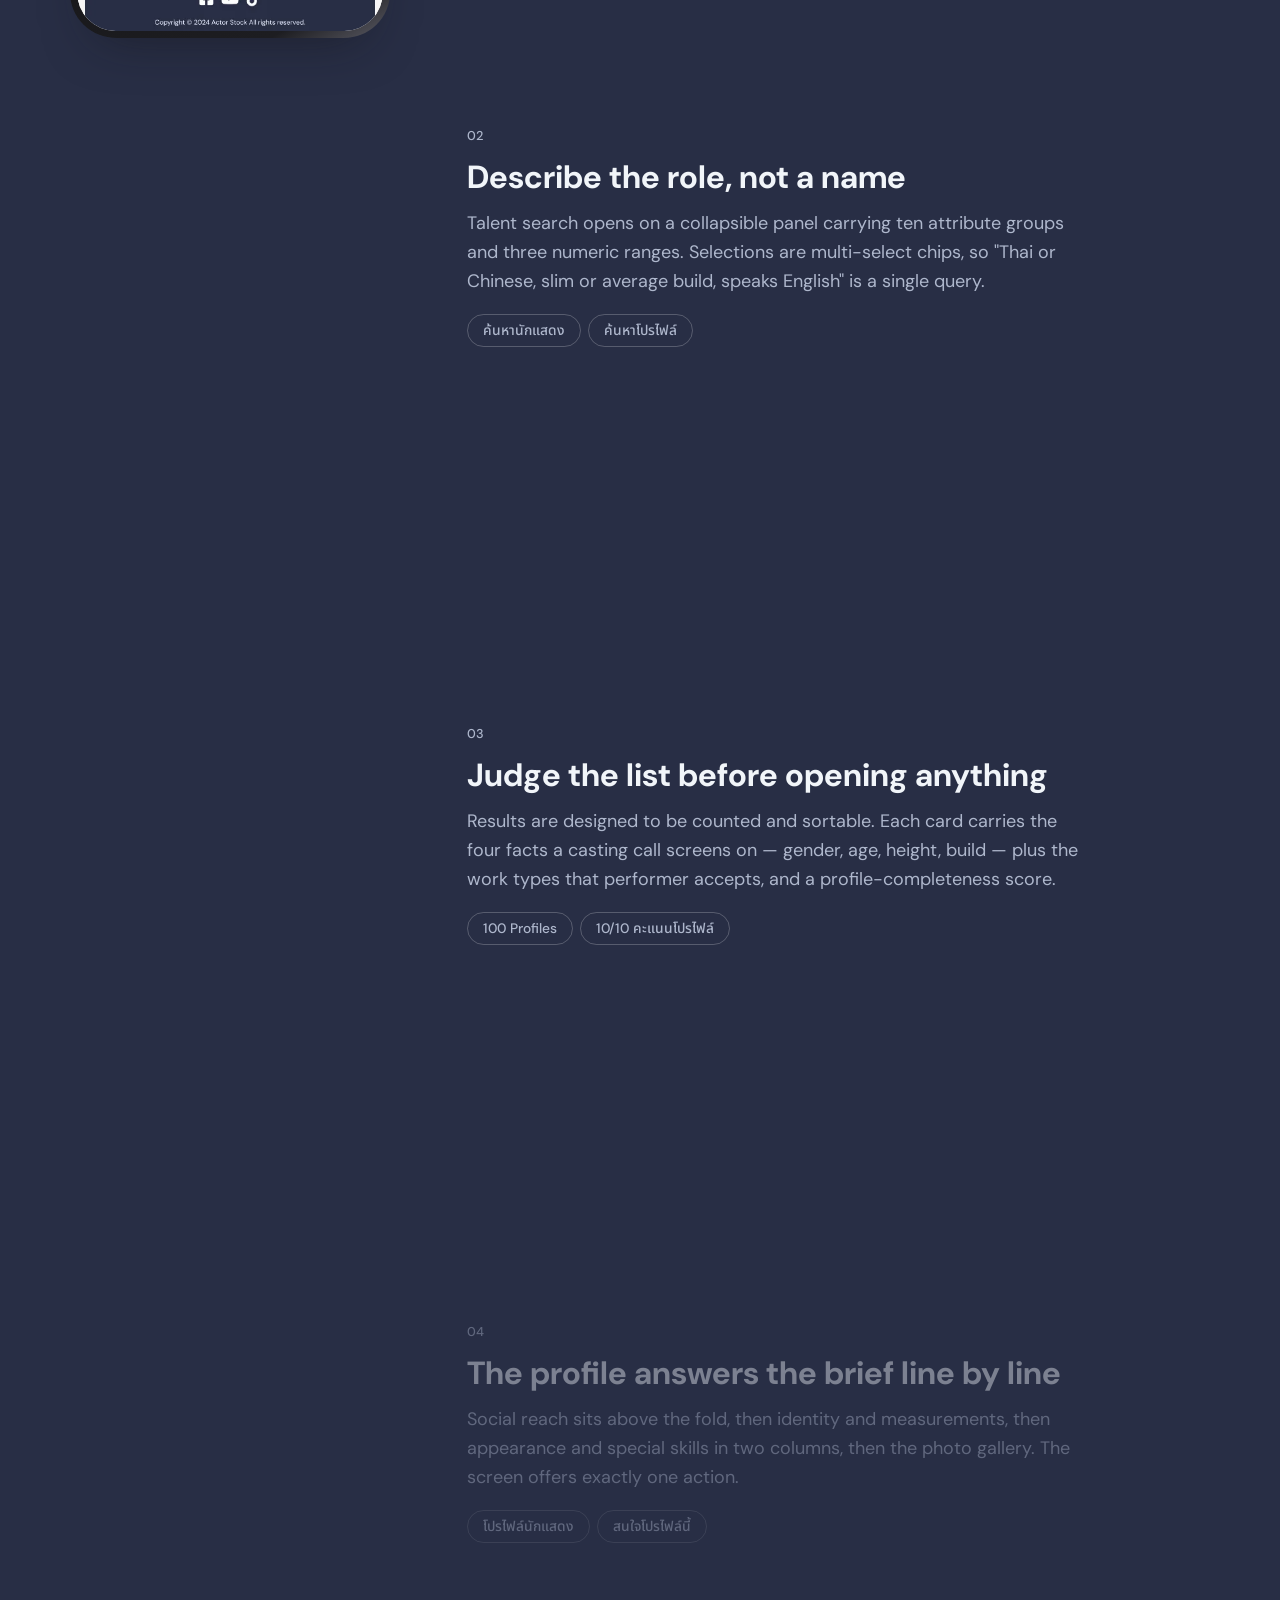
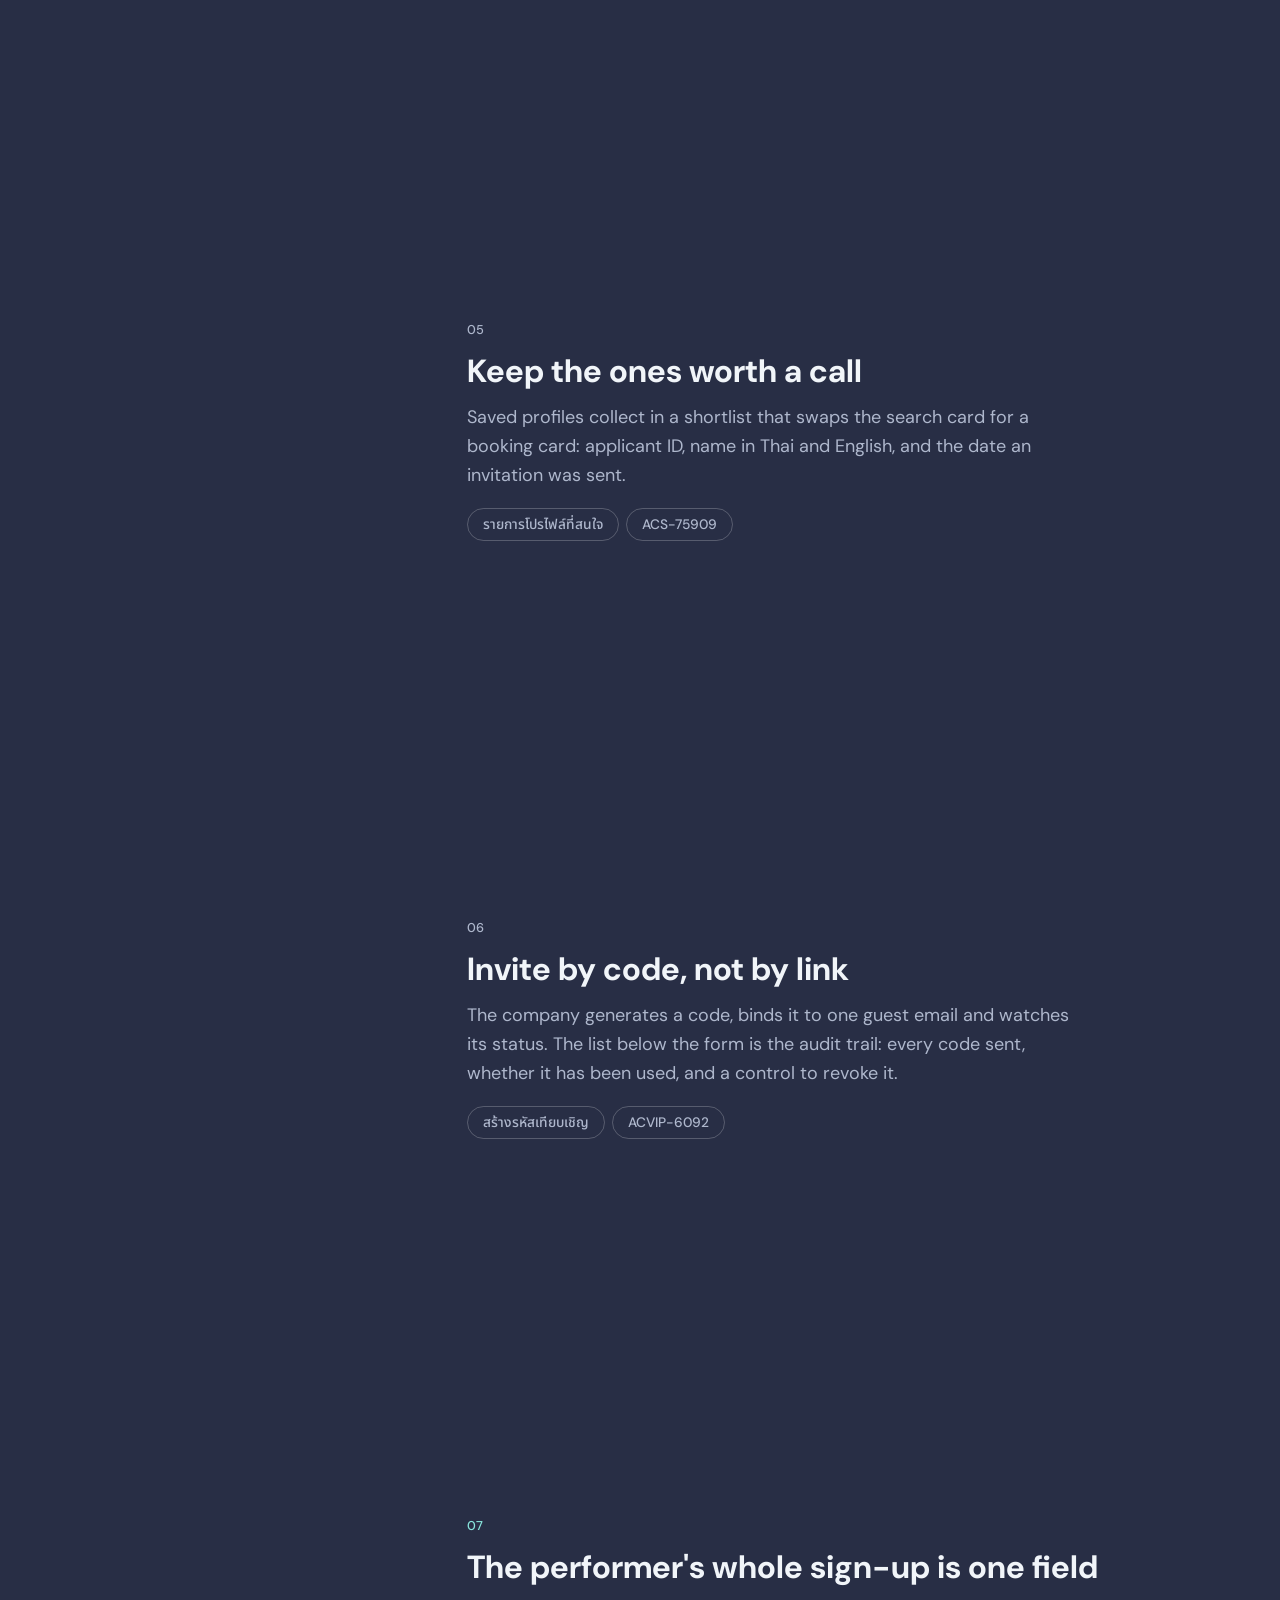
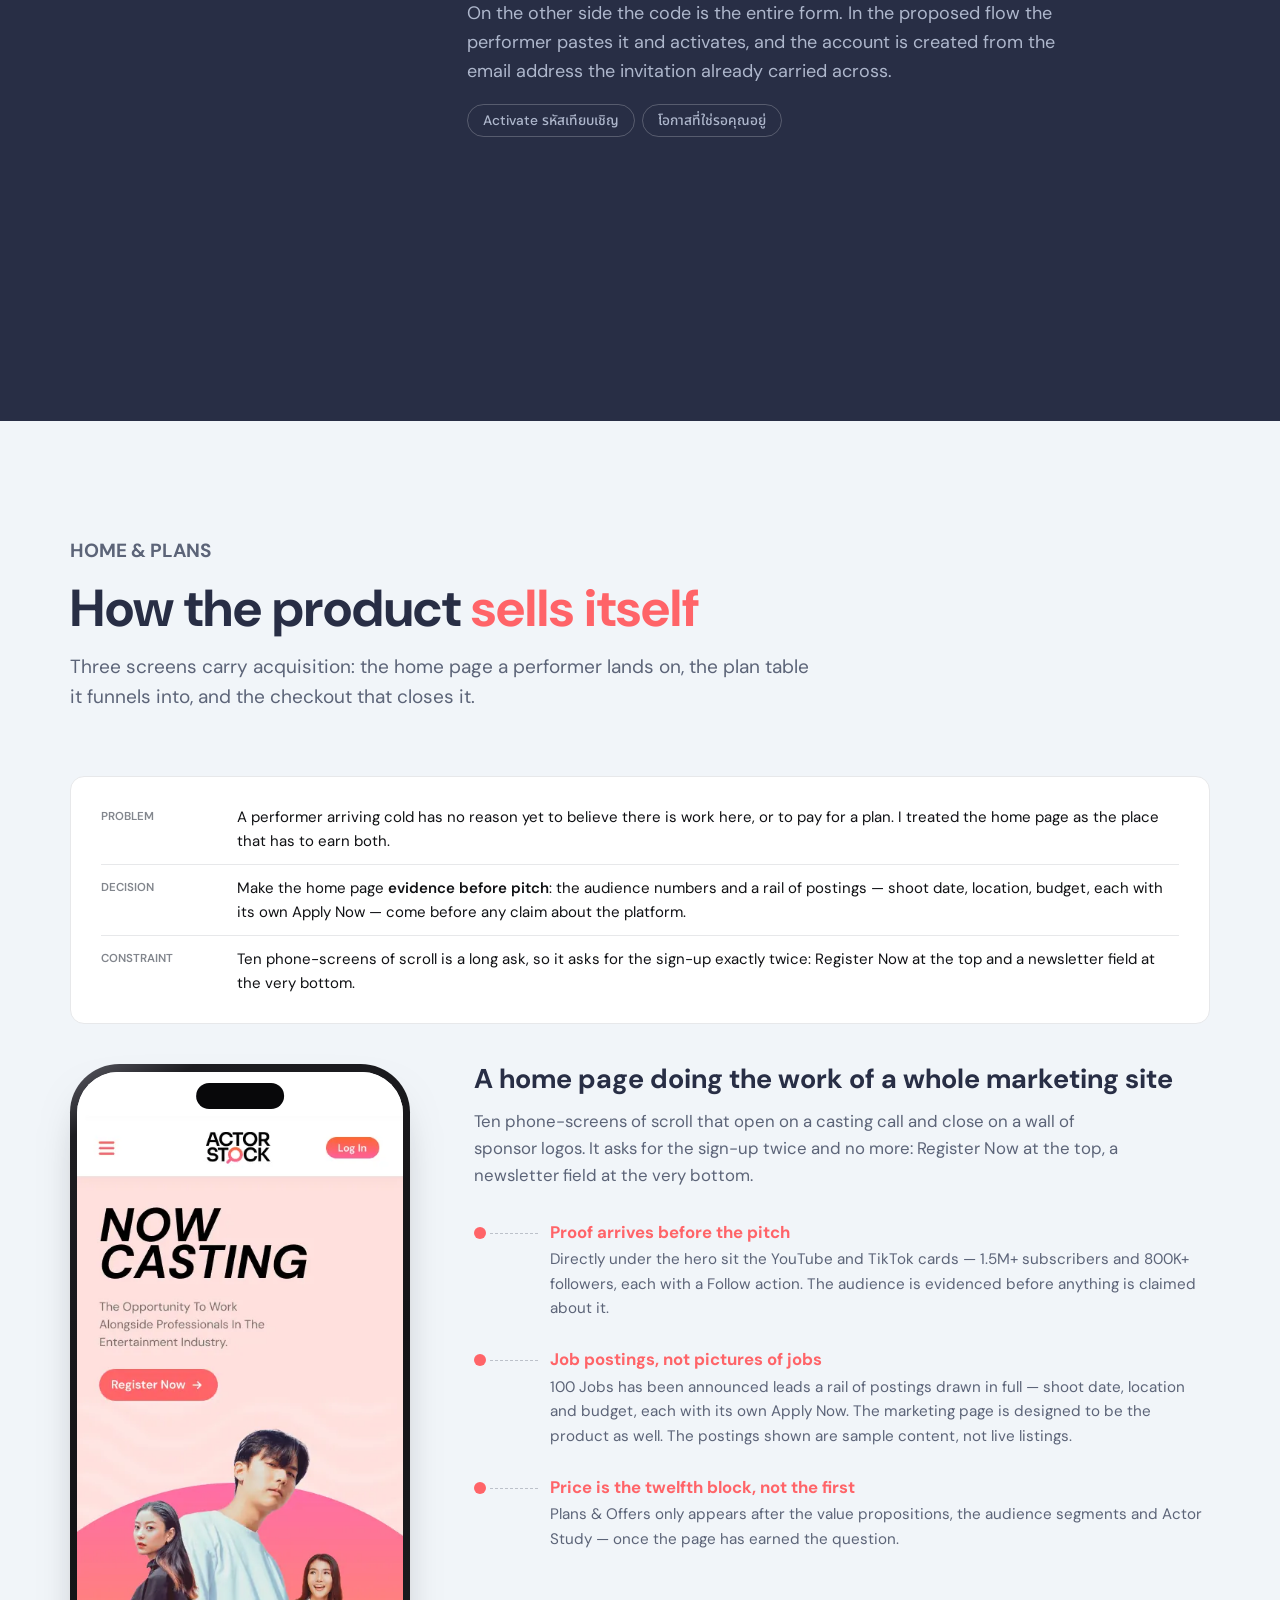
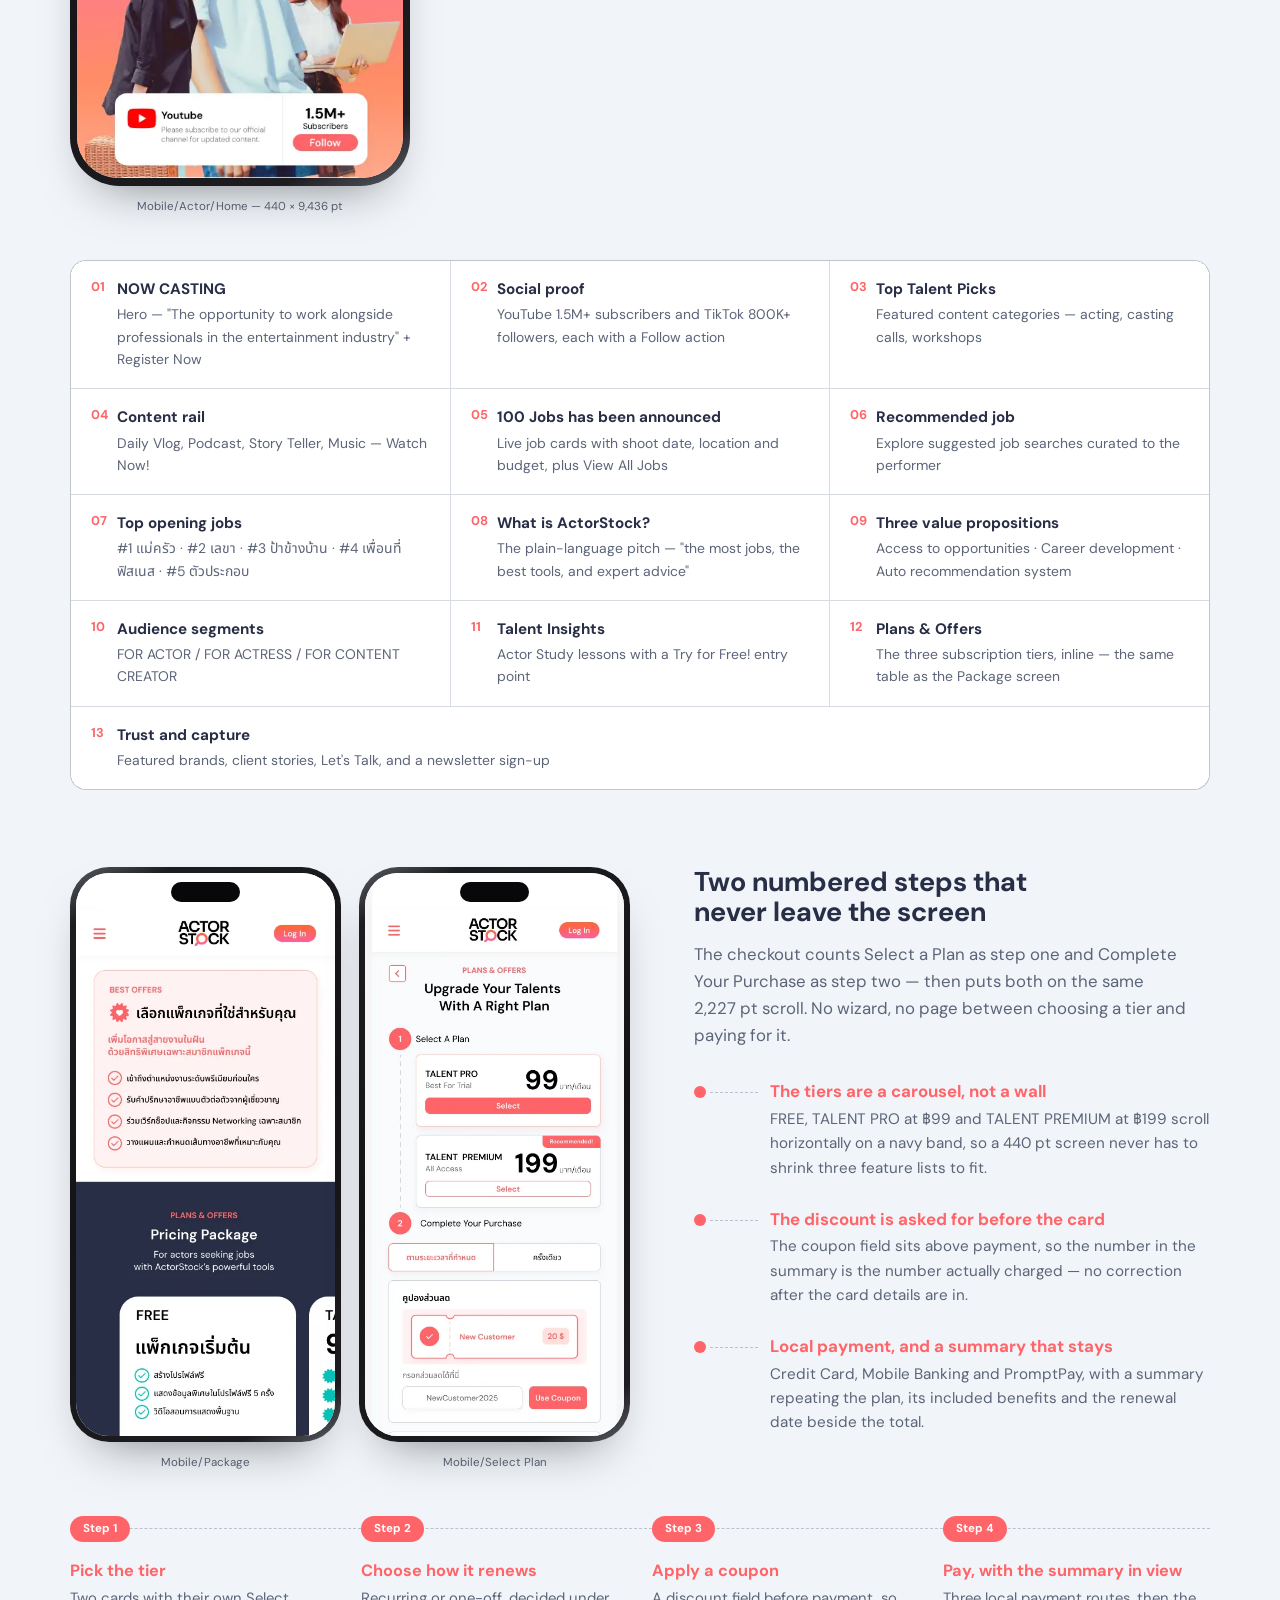
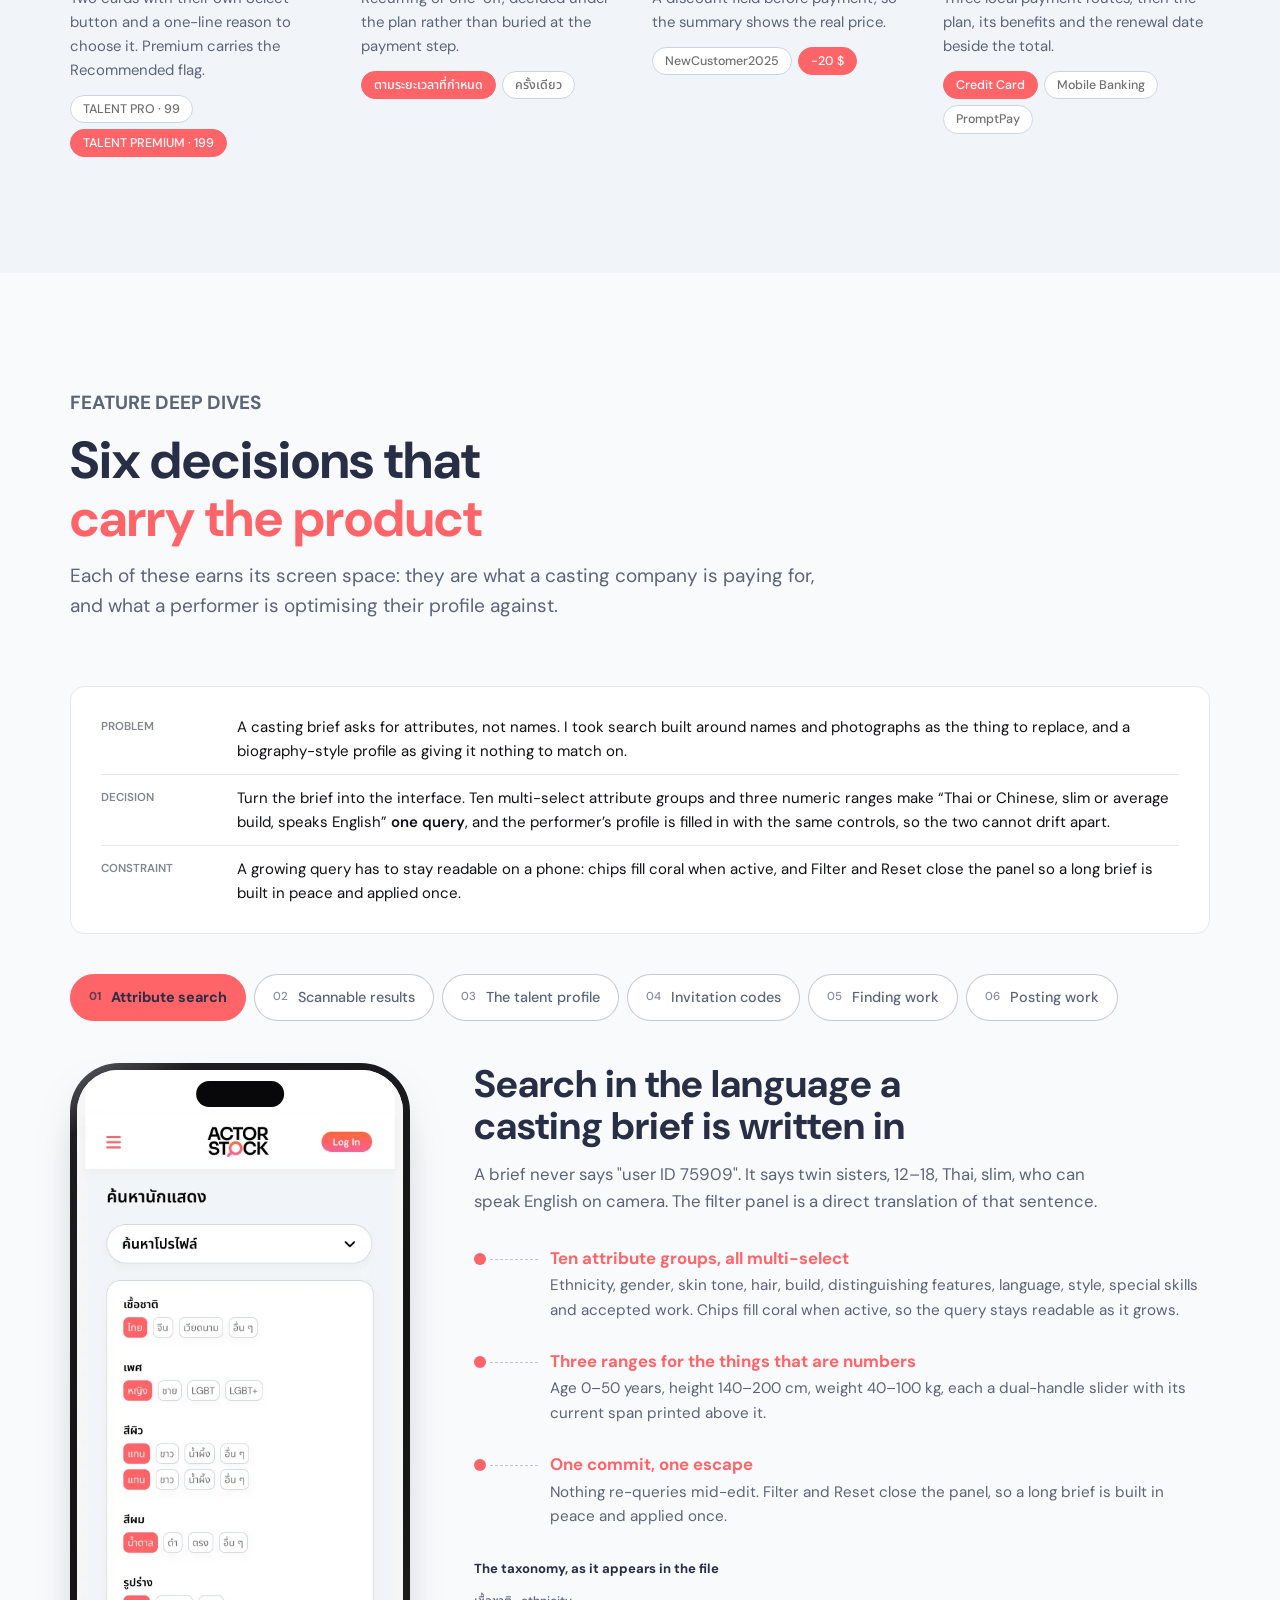
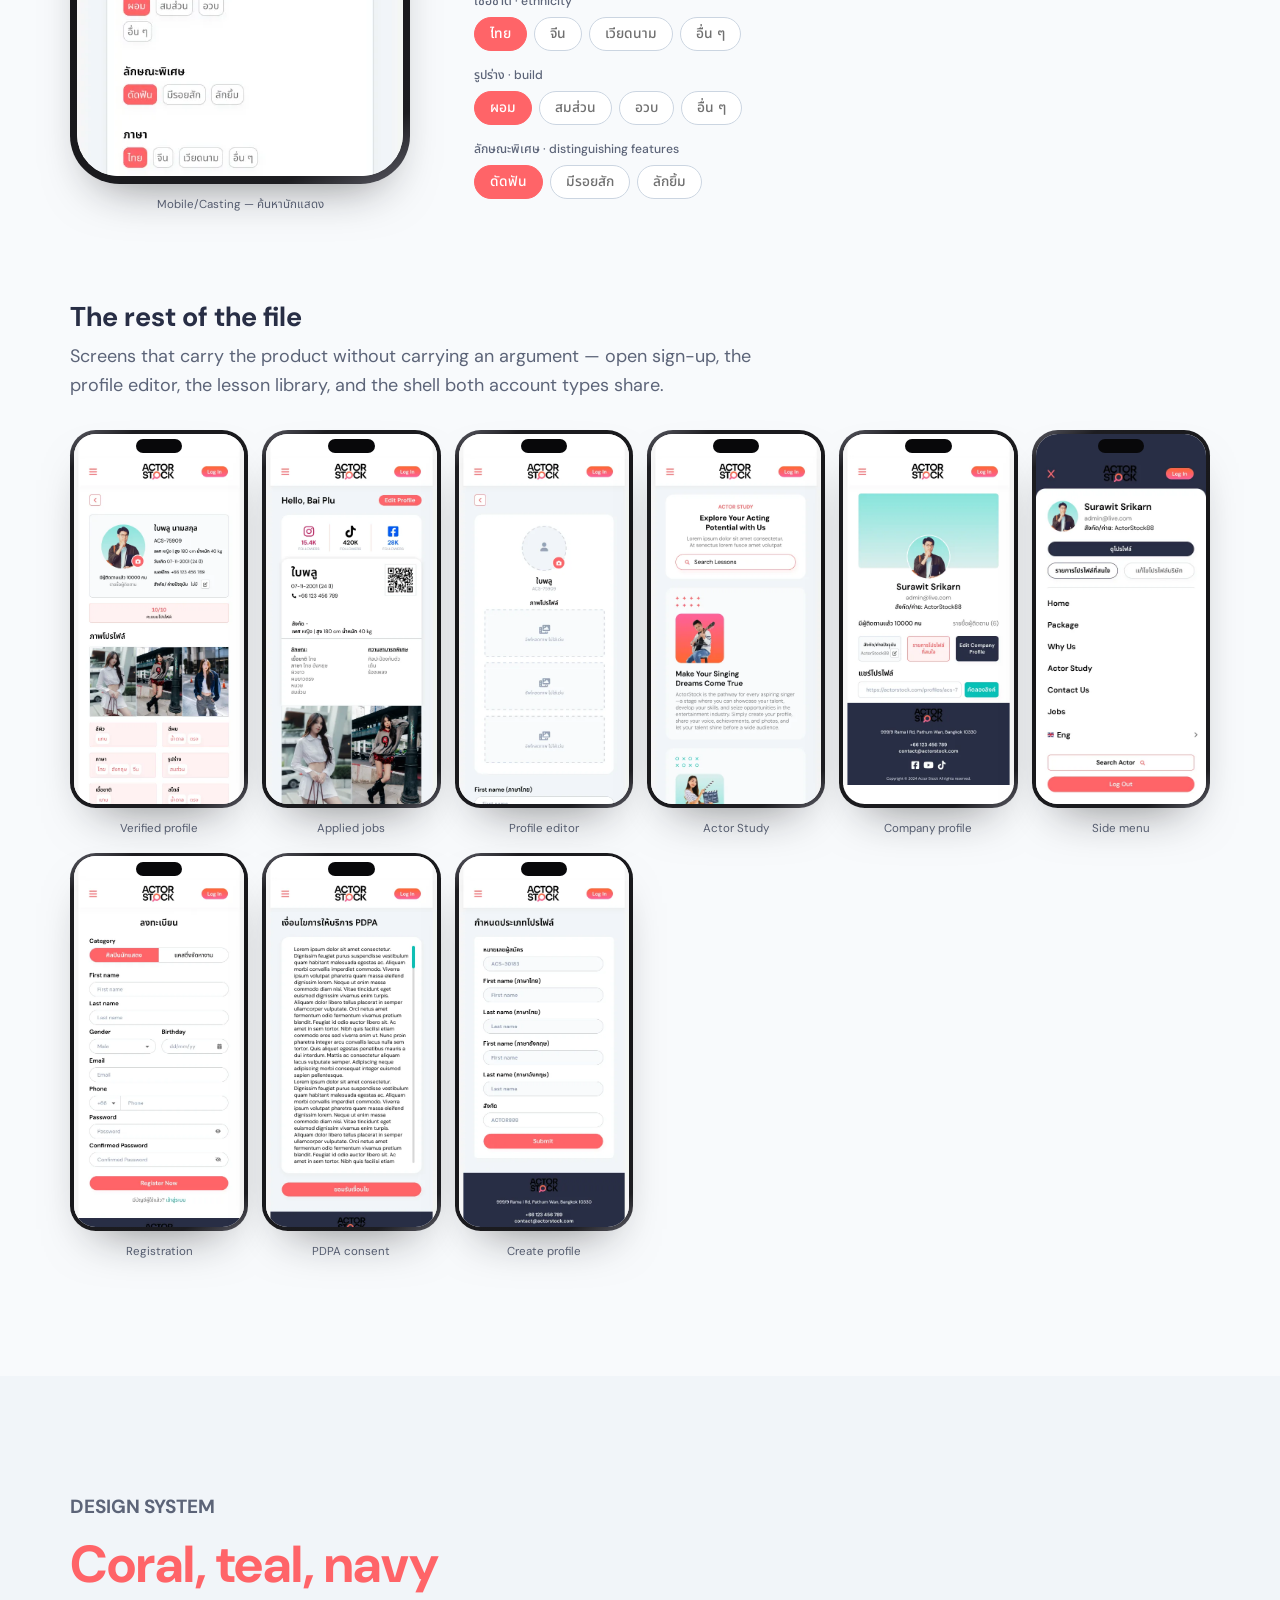
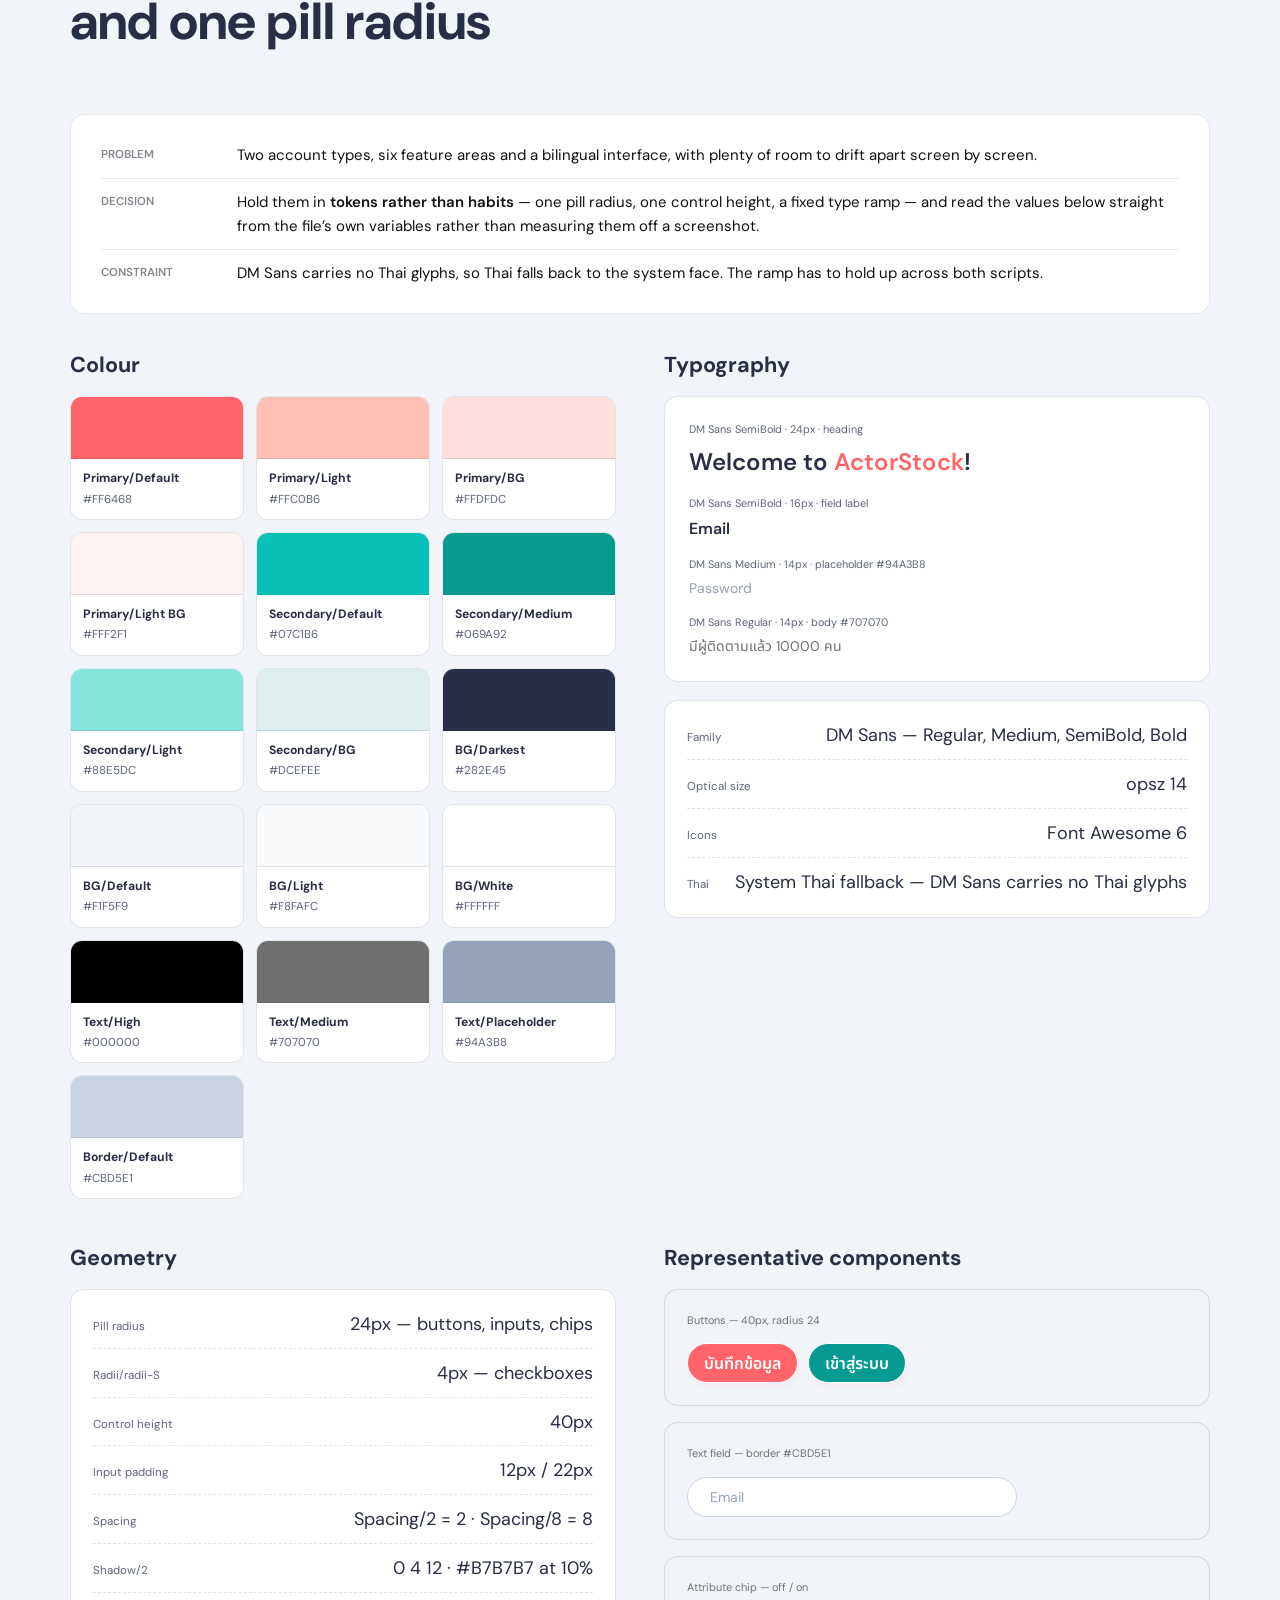
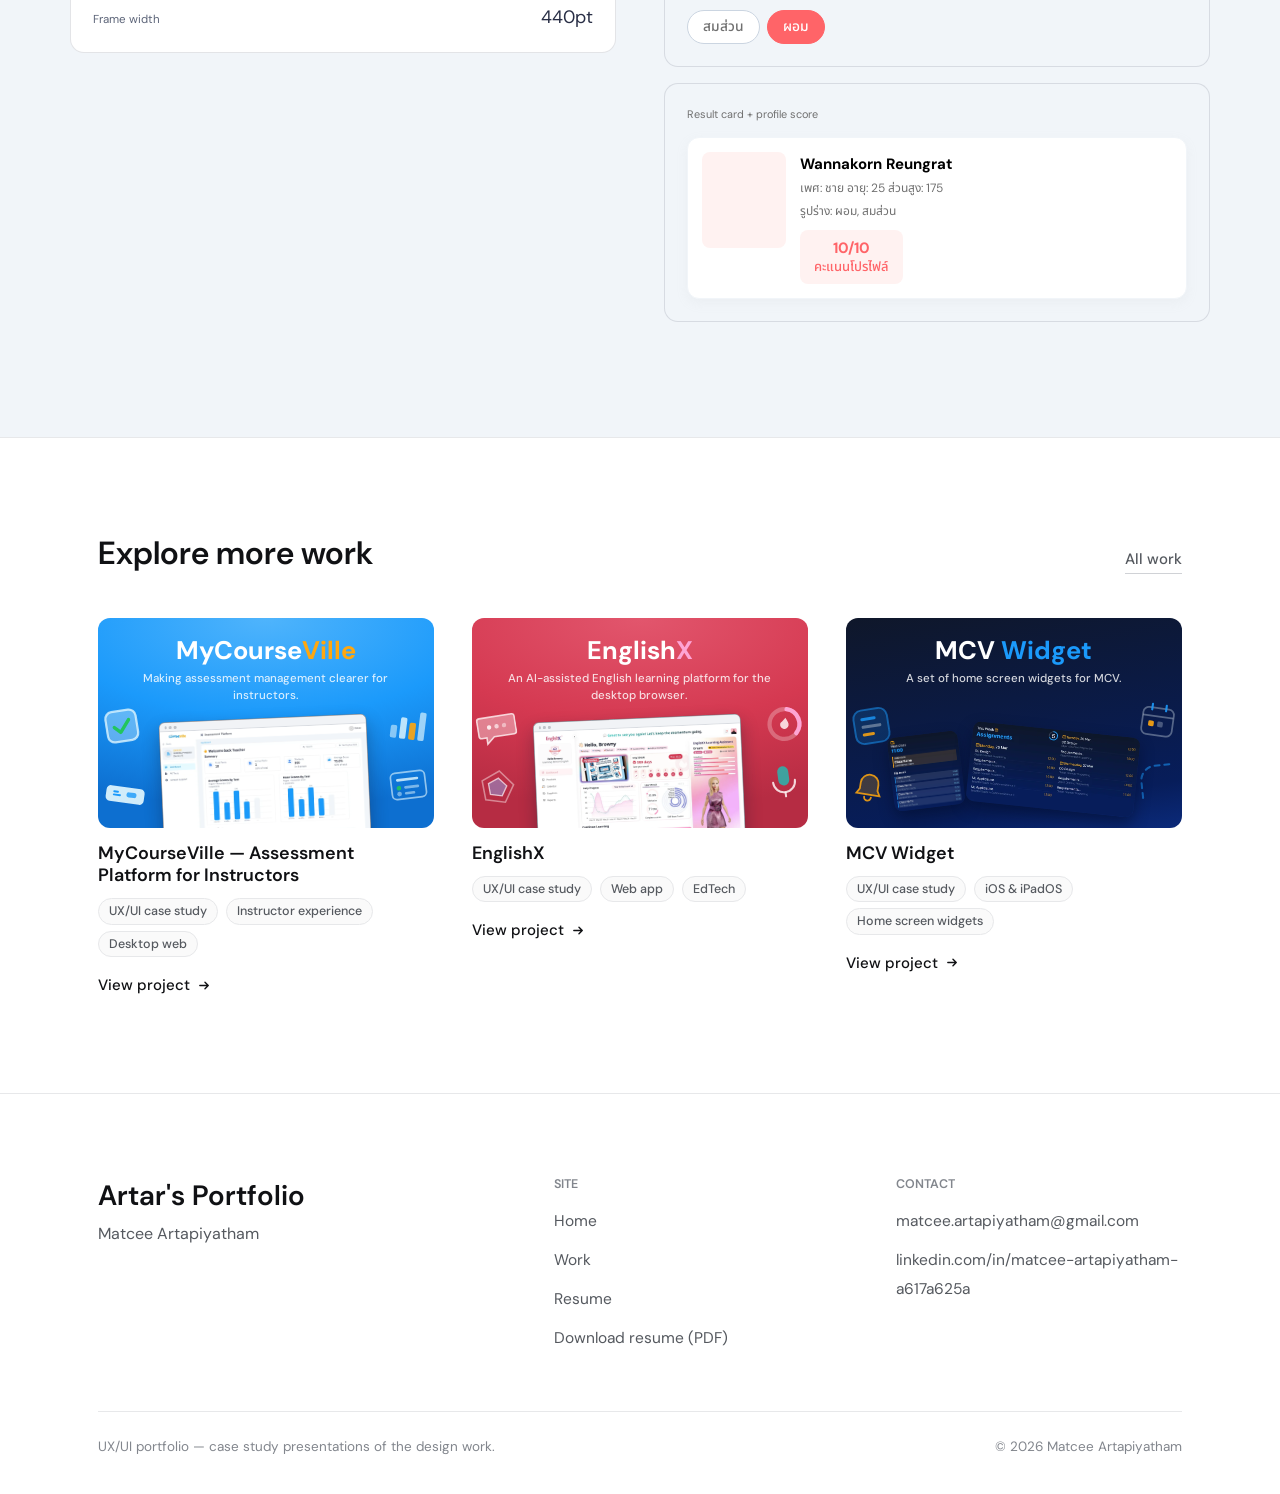
==== commit b8679261: "Drop the Deliverable row from every opening lead The summary strip directly above already carries De" ====
--- a/projects/actorstock/index.html
+++ b/projects/actorstock/index.html
@@ -155,10 +155,6 @@
         <dt>My responsibility</dt>
         <dd>UI/UX design and prototyping, as a redesign of the existing ActorStock website.</dd>
       </div>
-      <div class="pf-lead__row">
-        <dt>Deliverable</dt>
-        <dd>Interactive prototype; not implemented. Every screen here is from the design file.</dd>
-      </div>
     </dl>
 
 
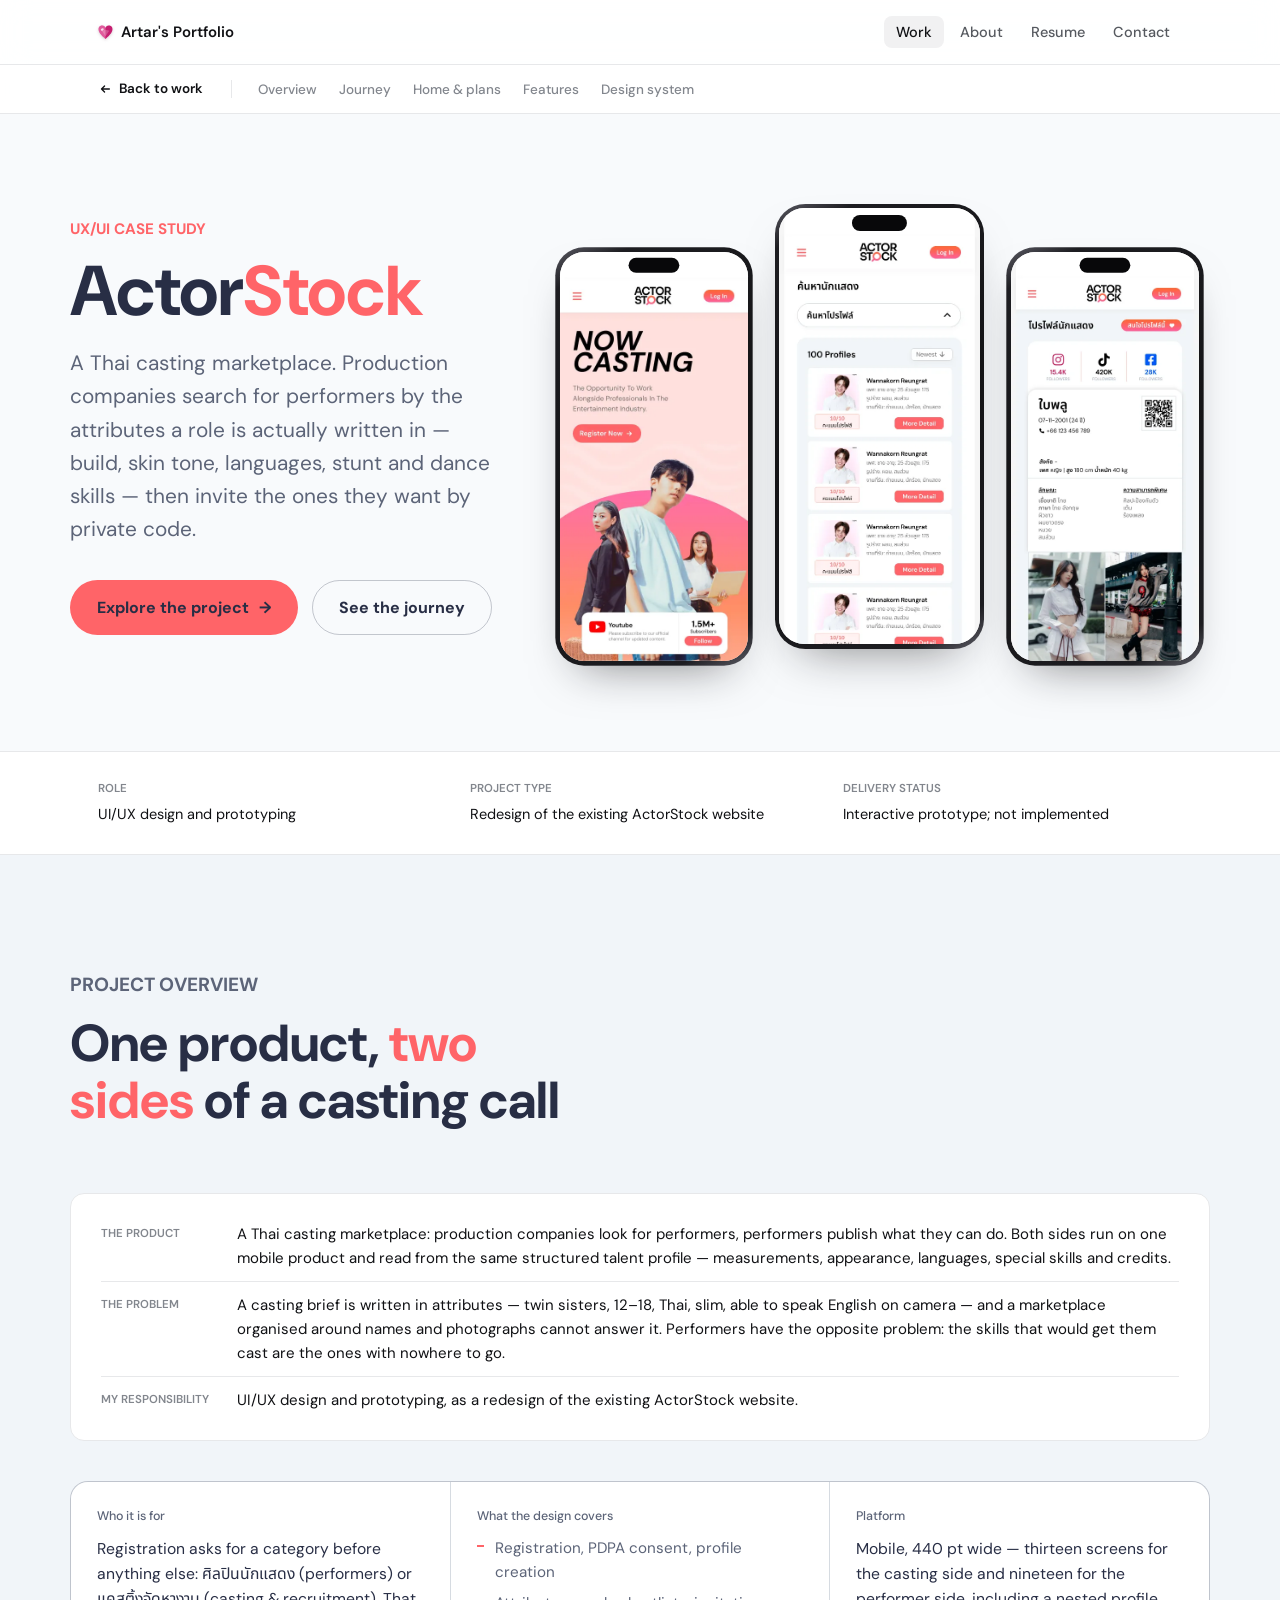
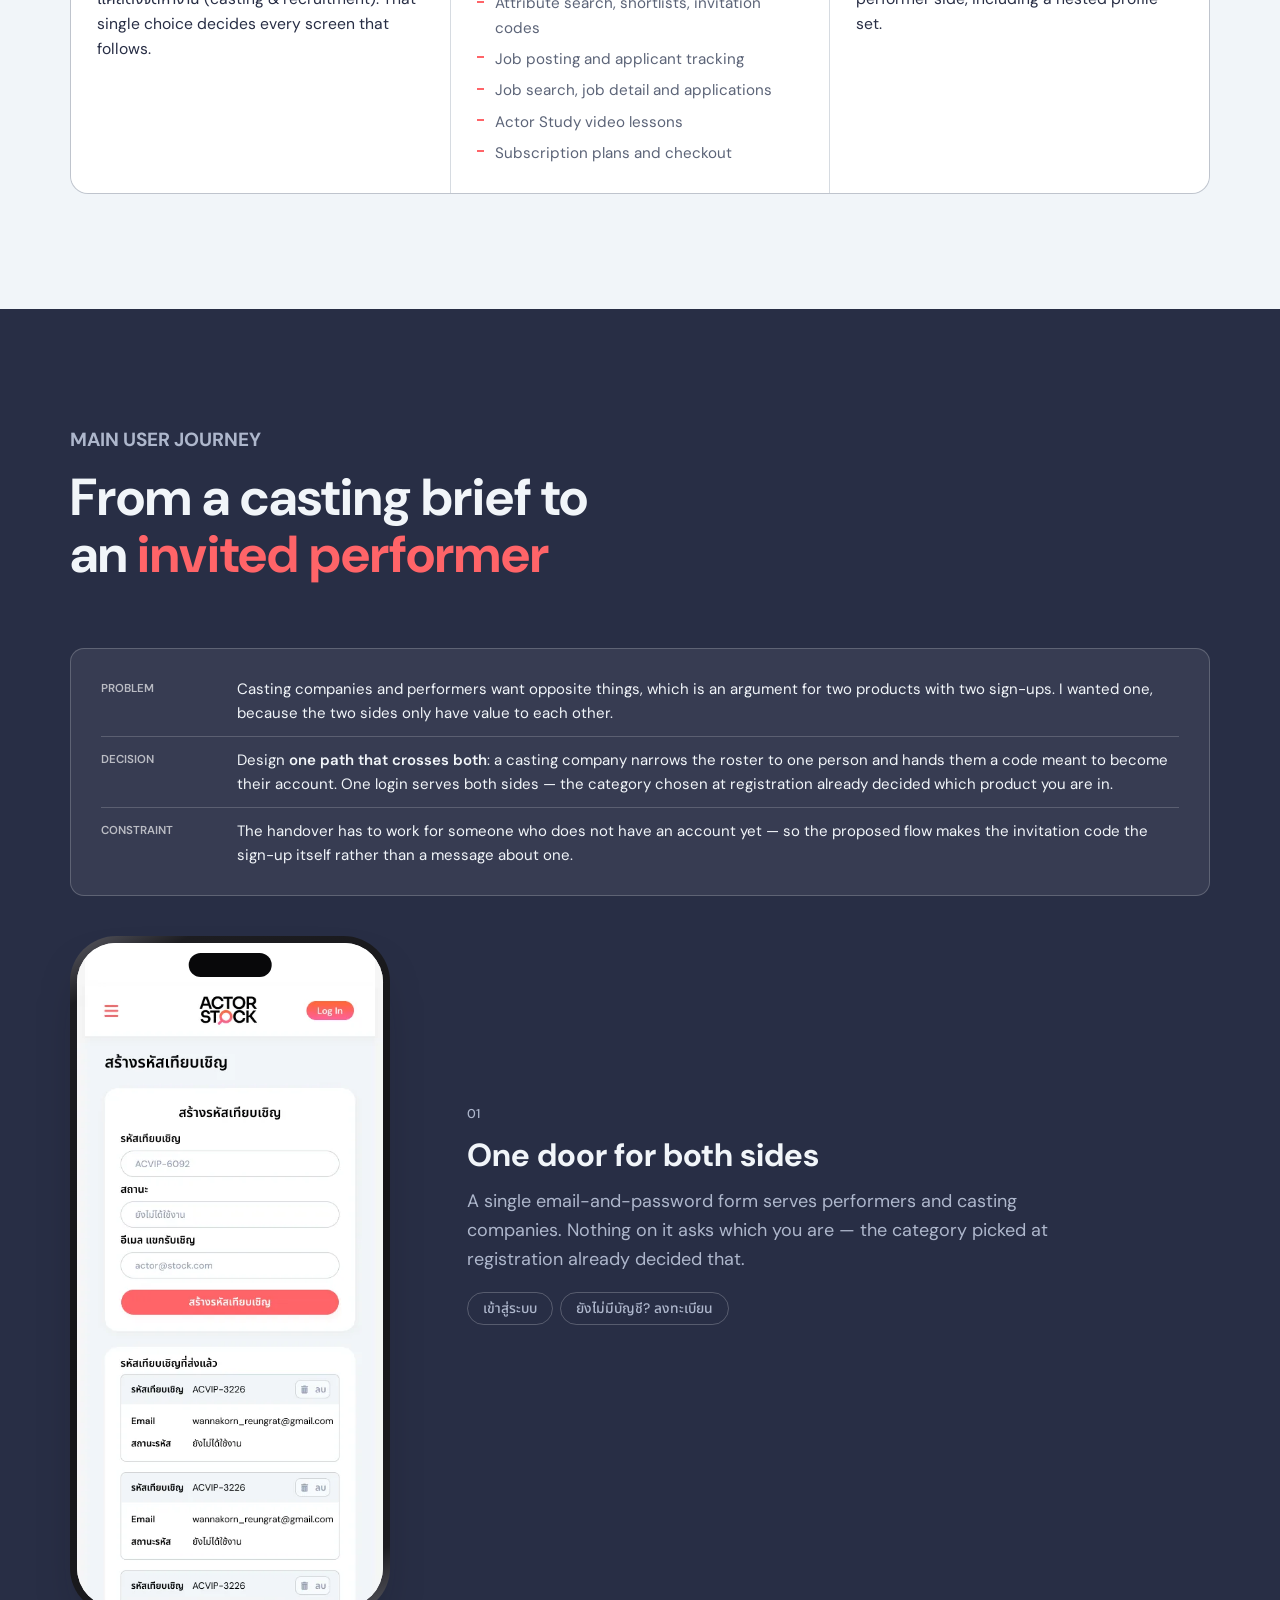
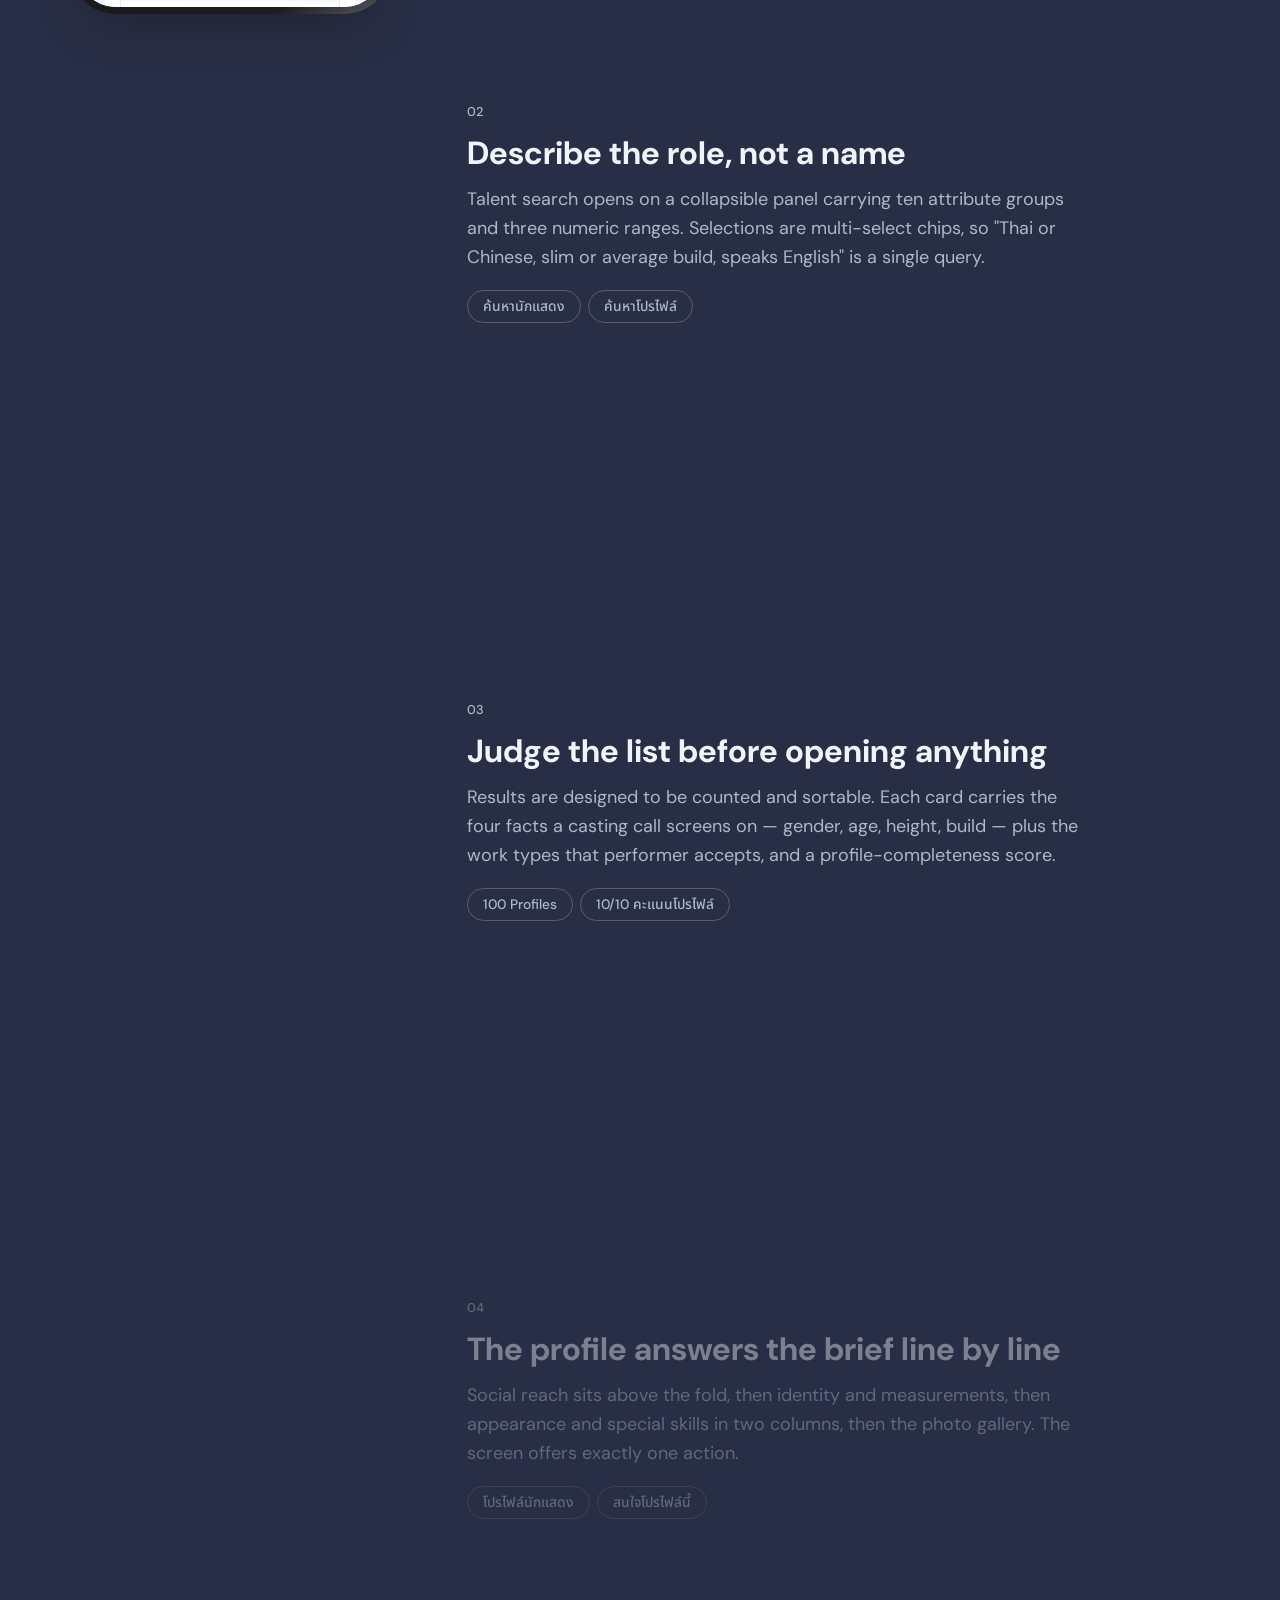
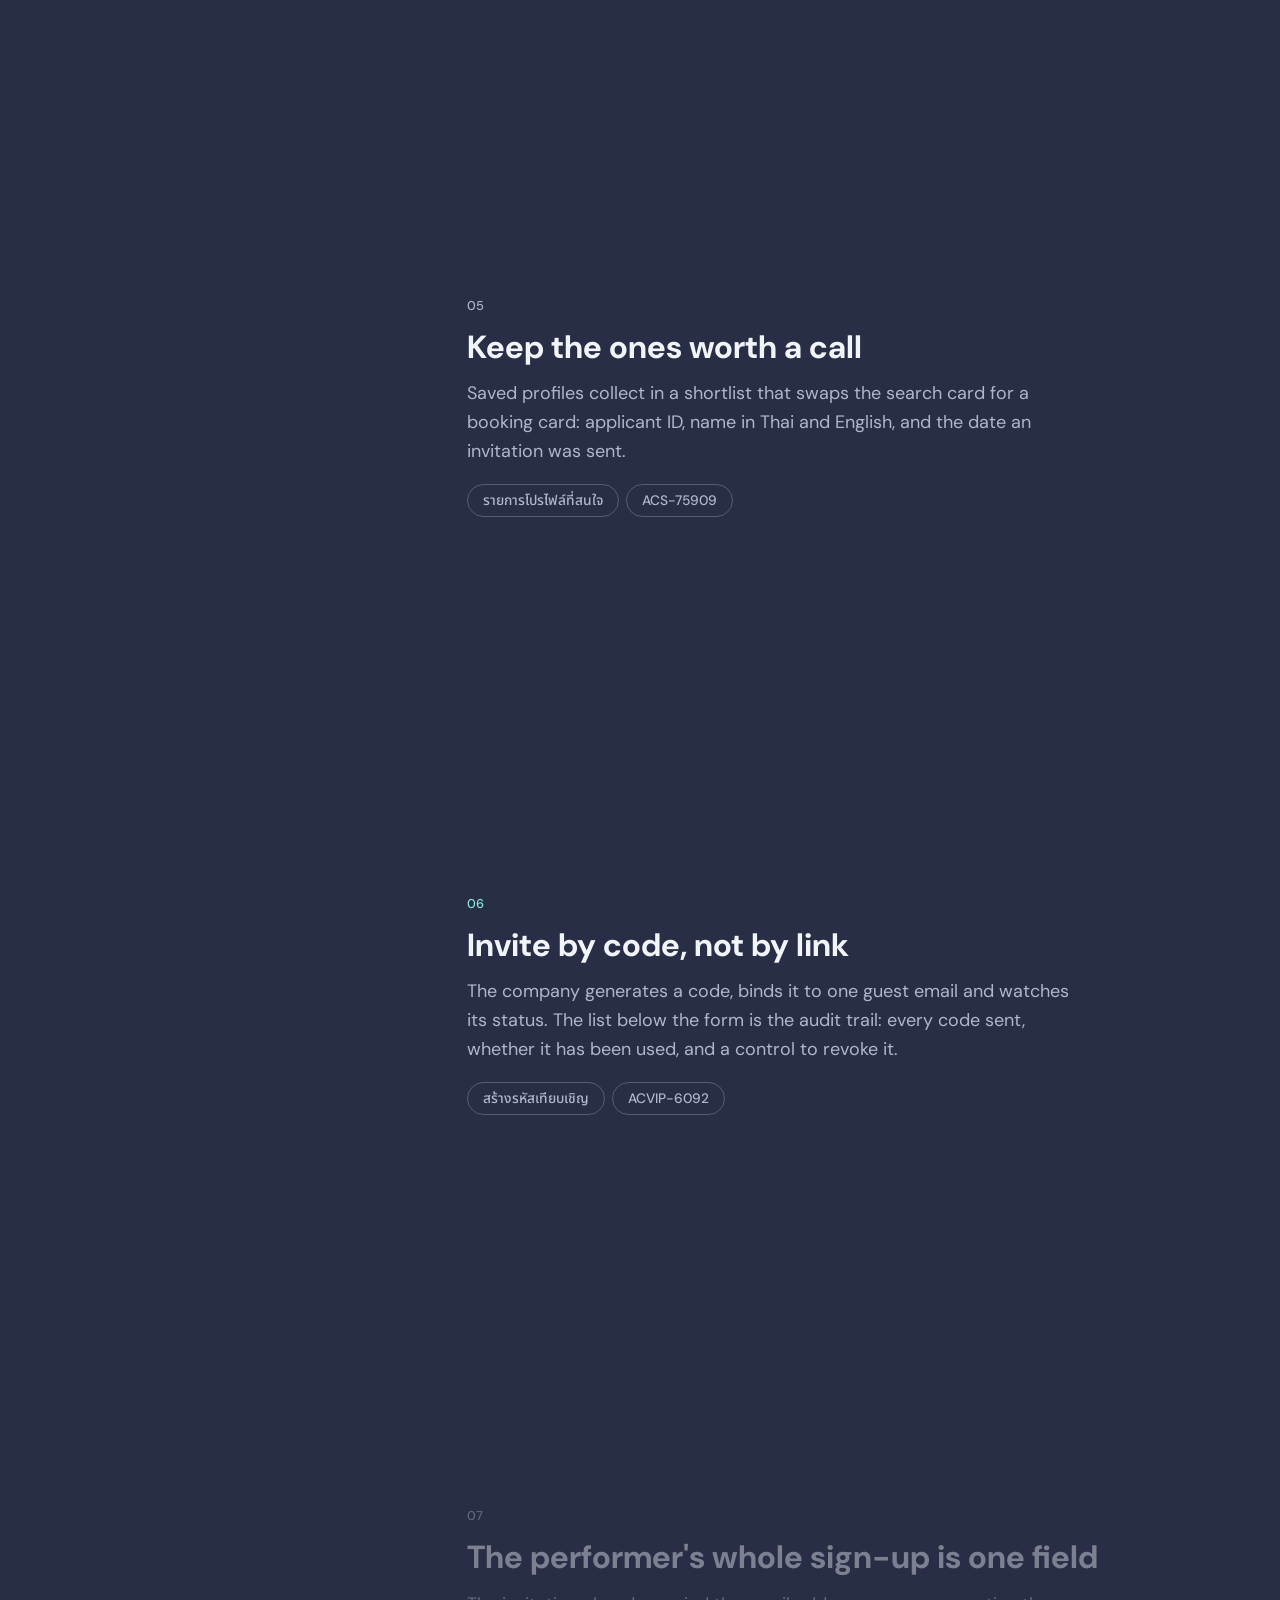
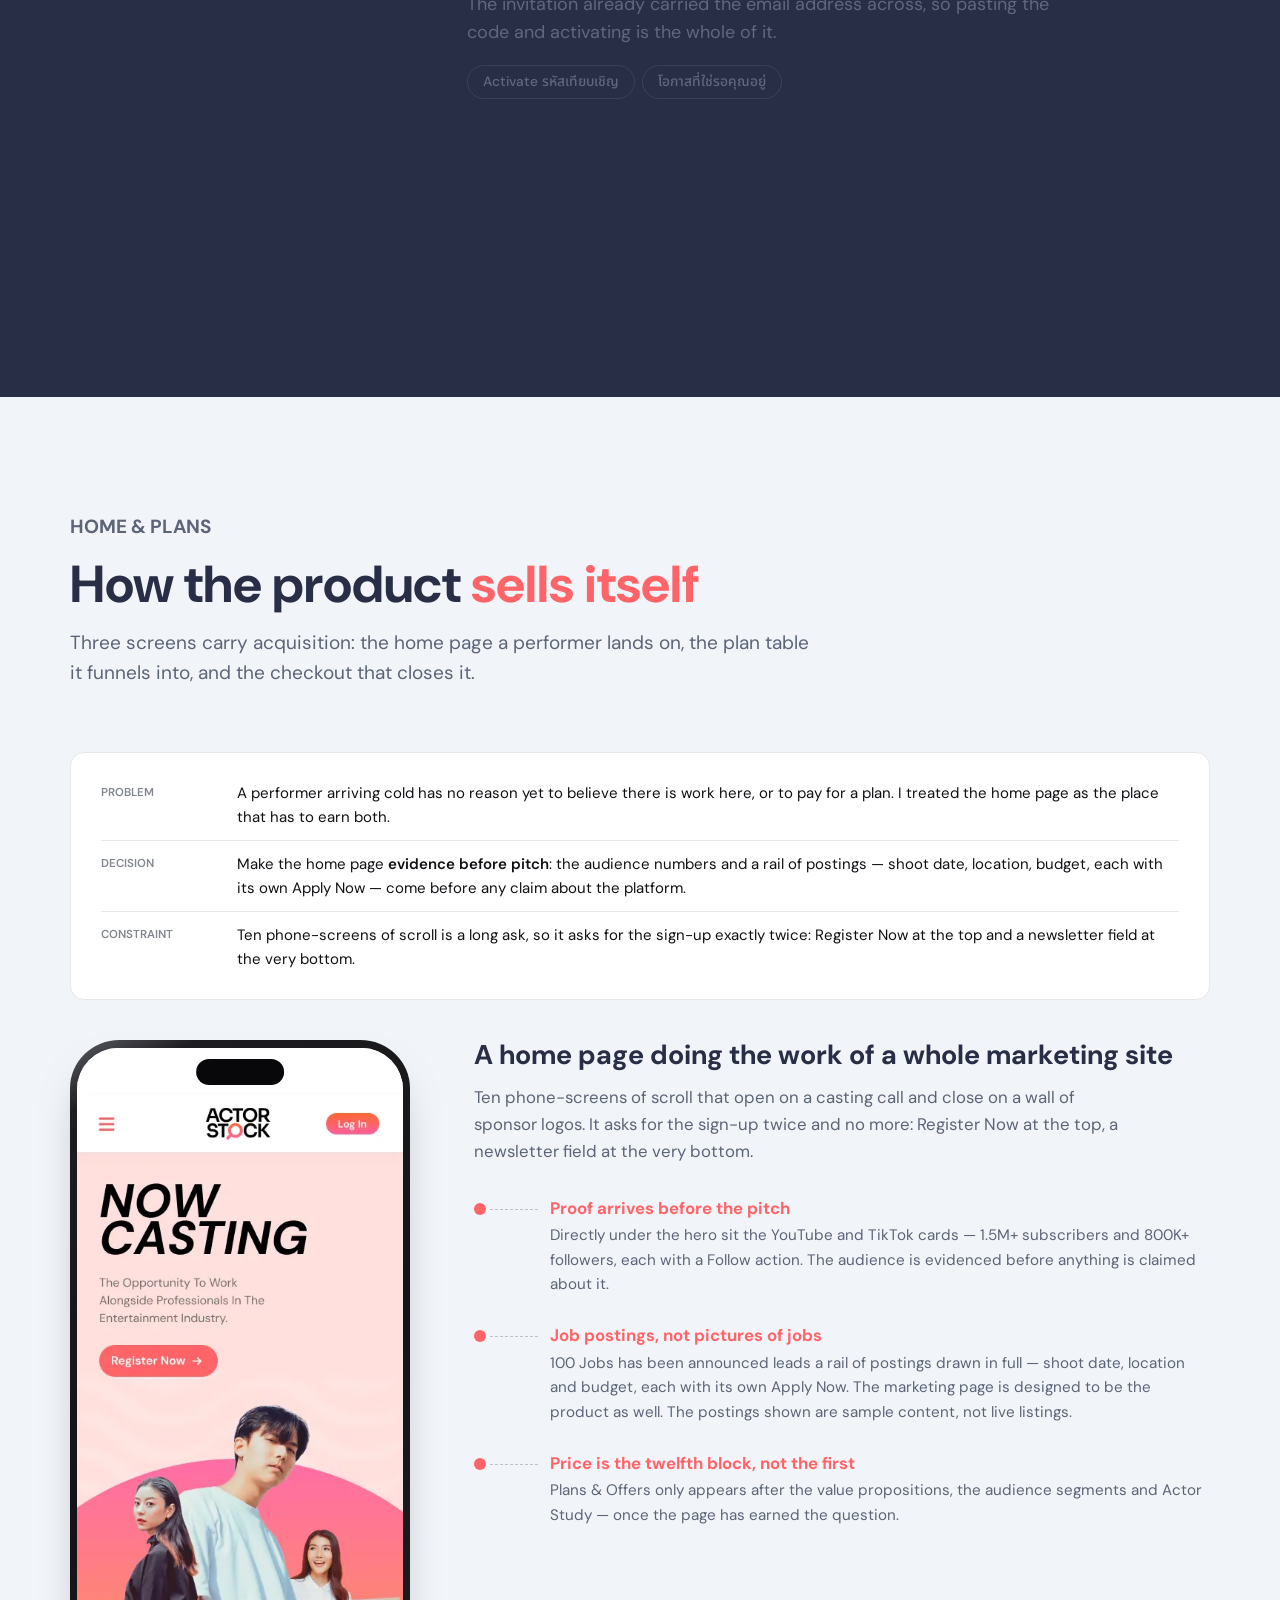
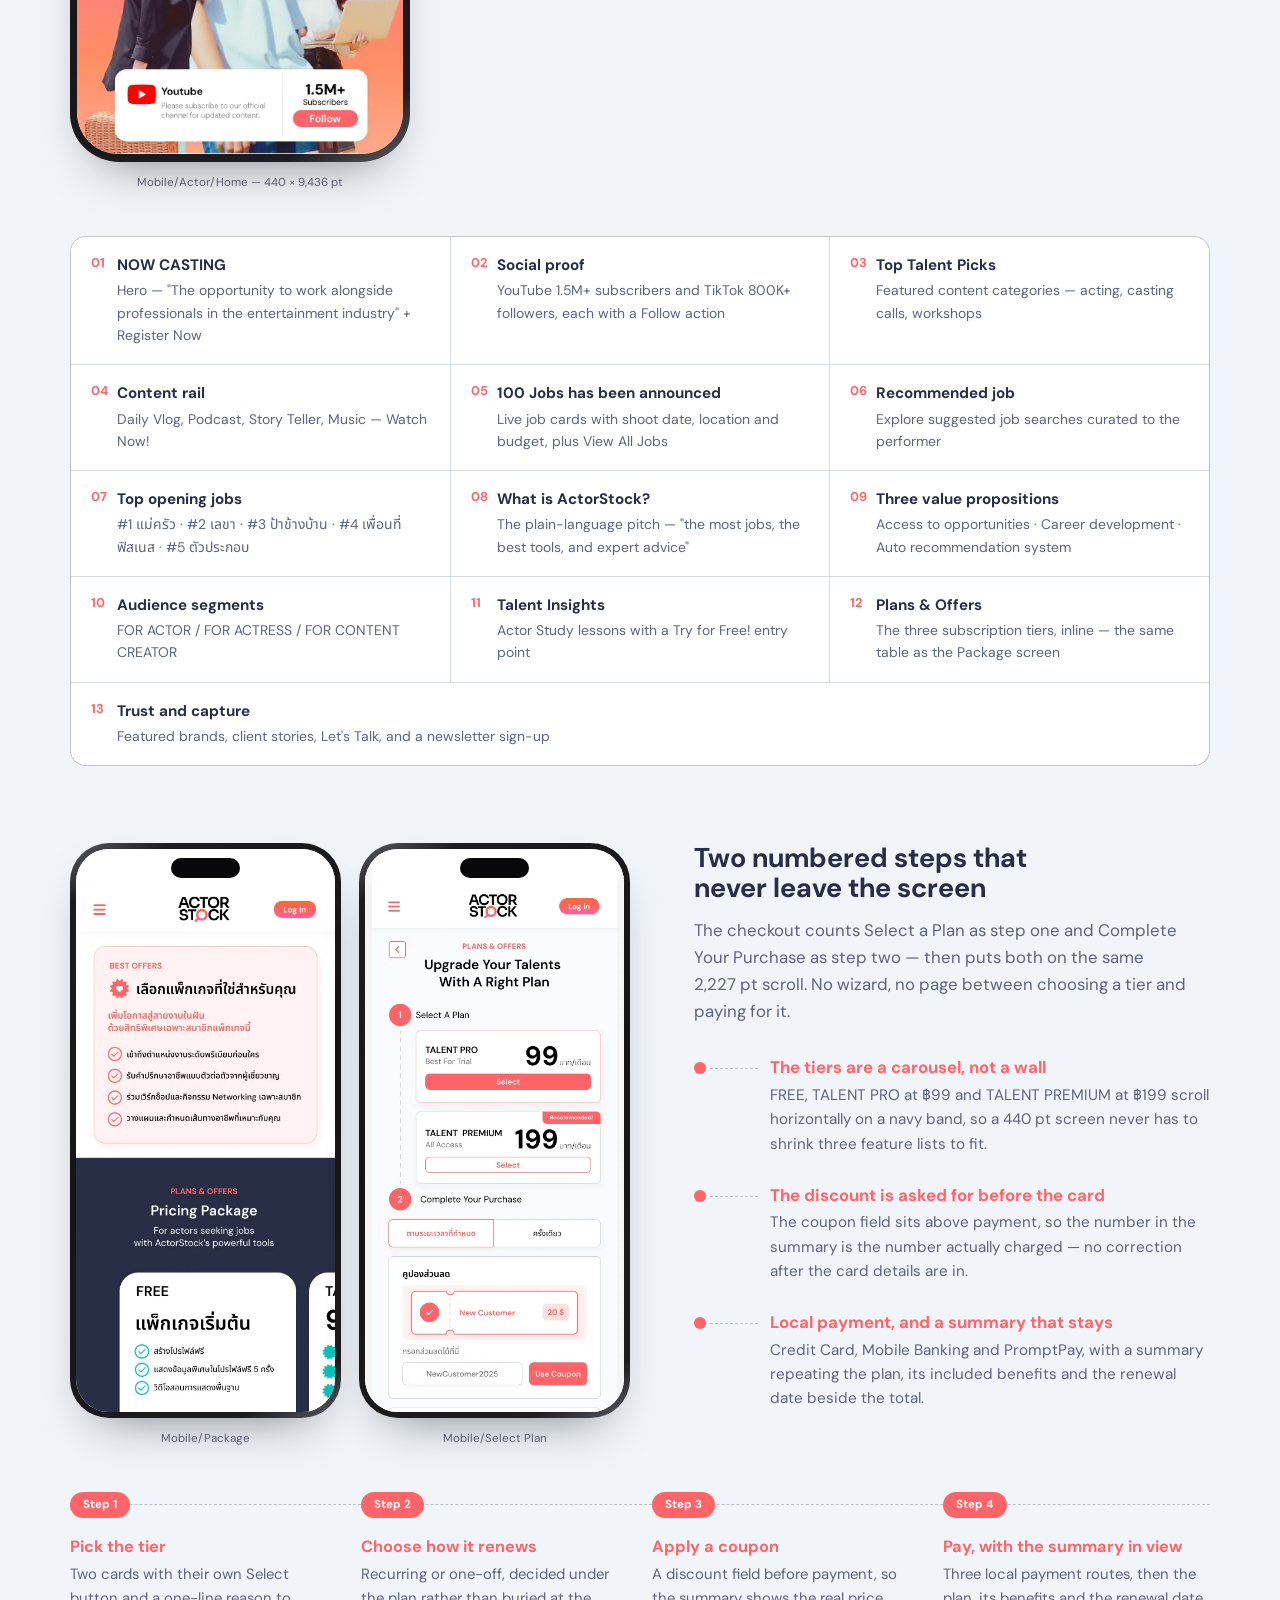
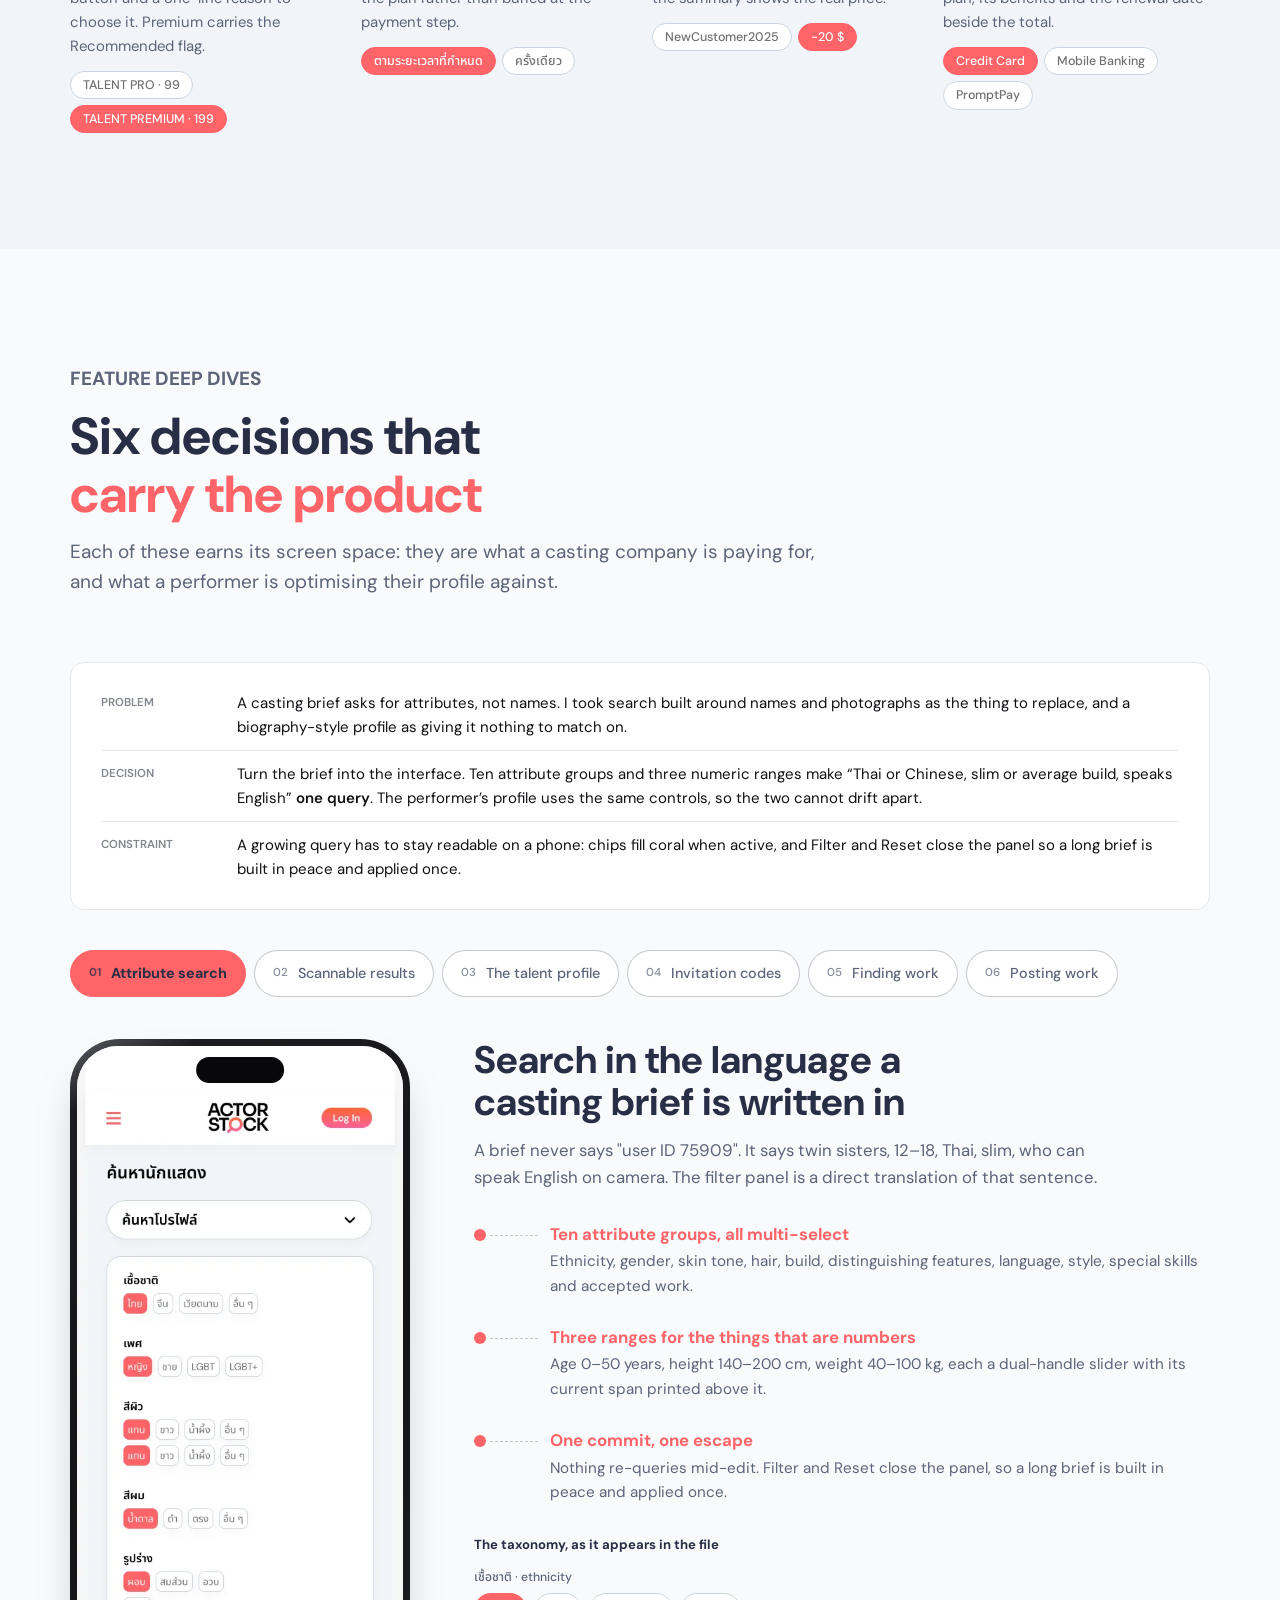
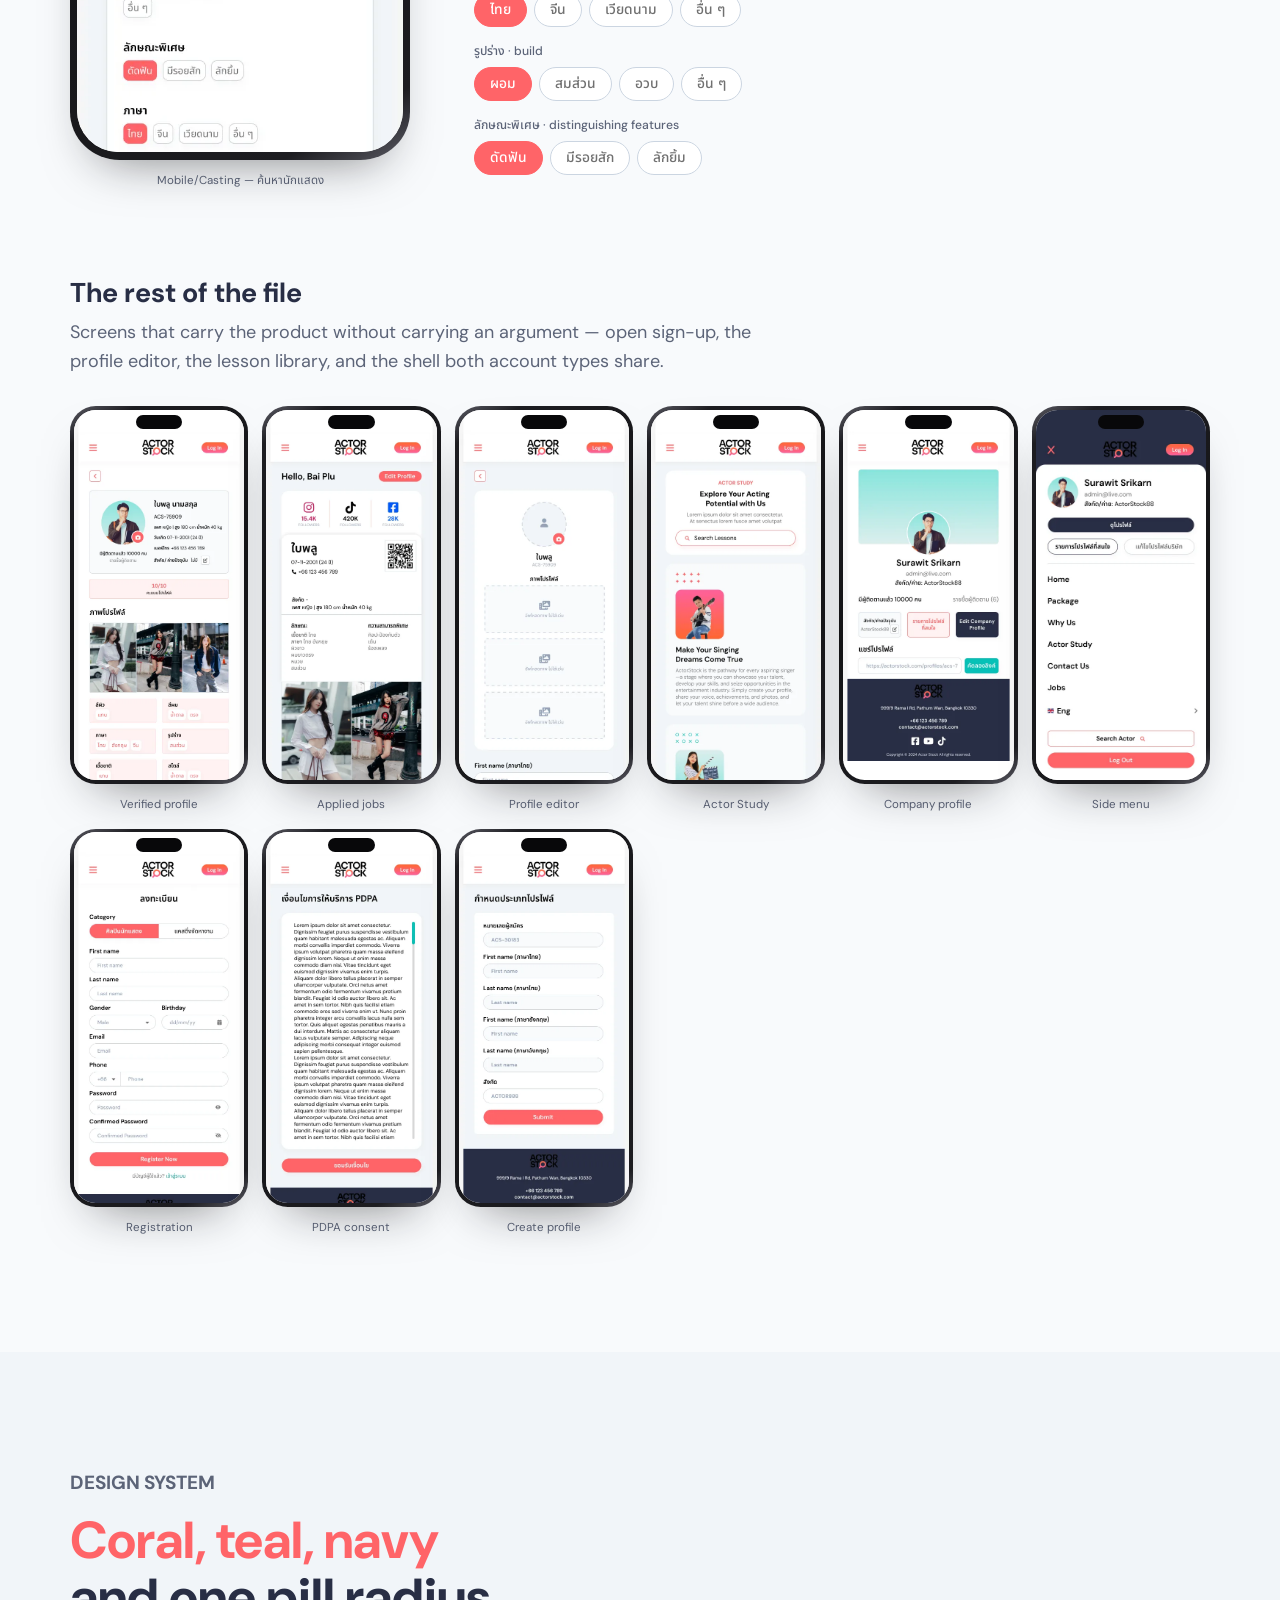
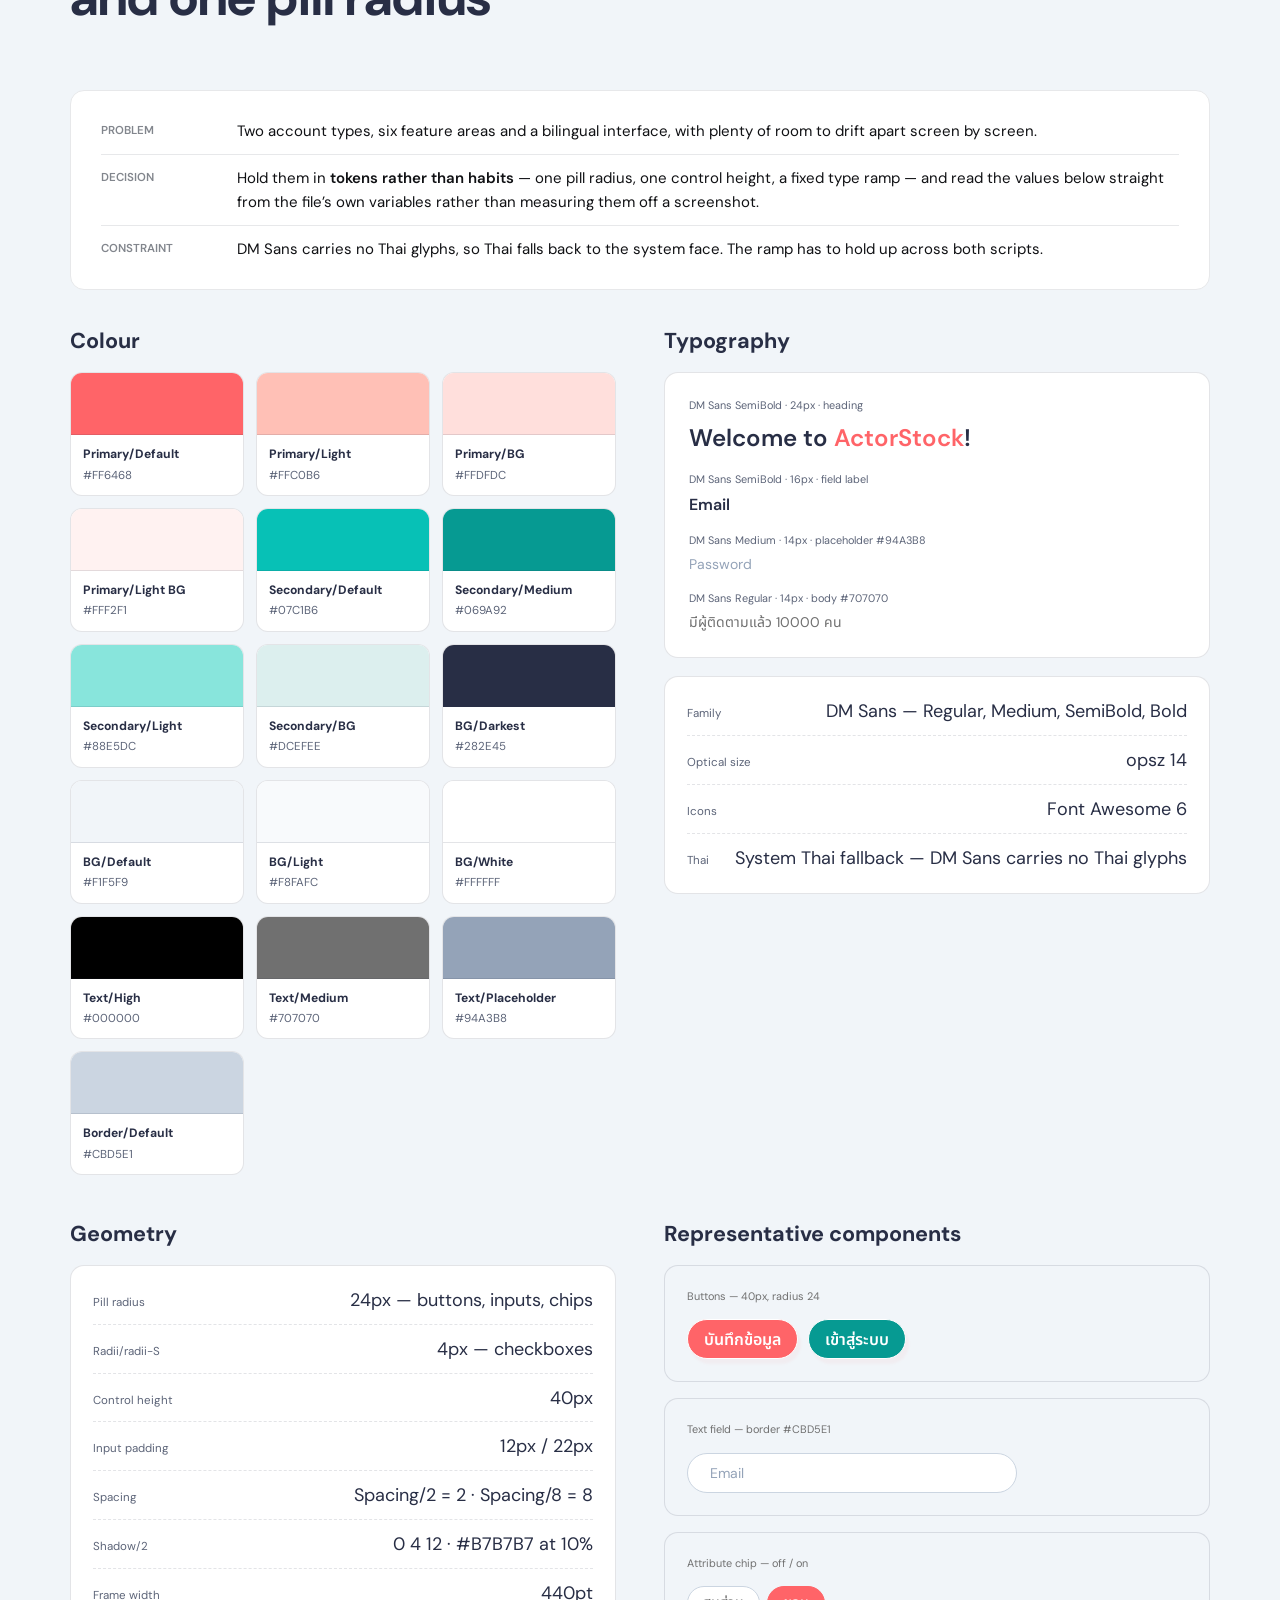
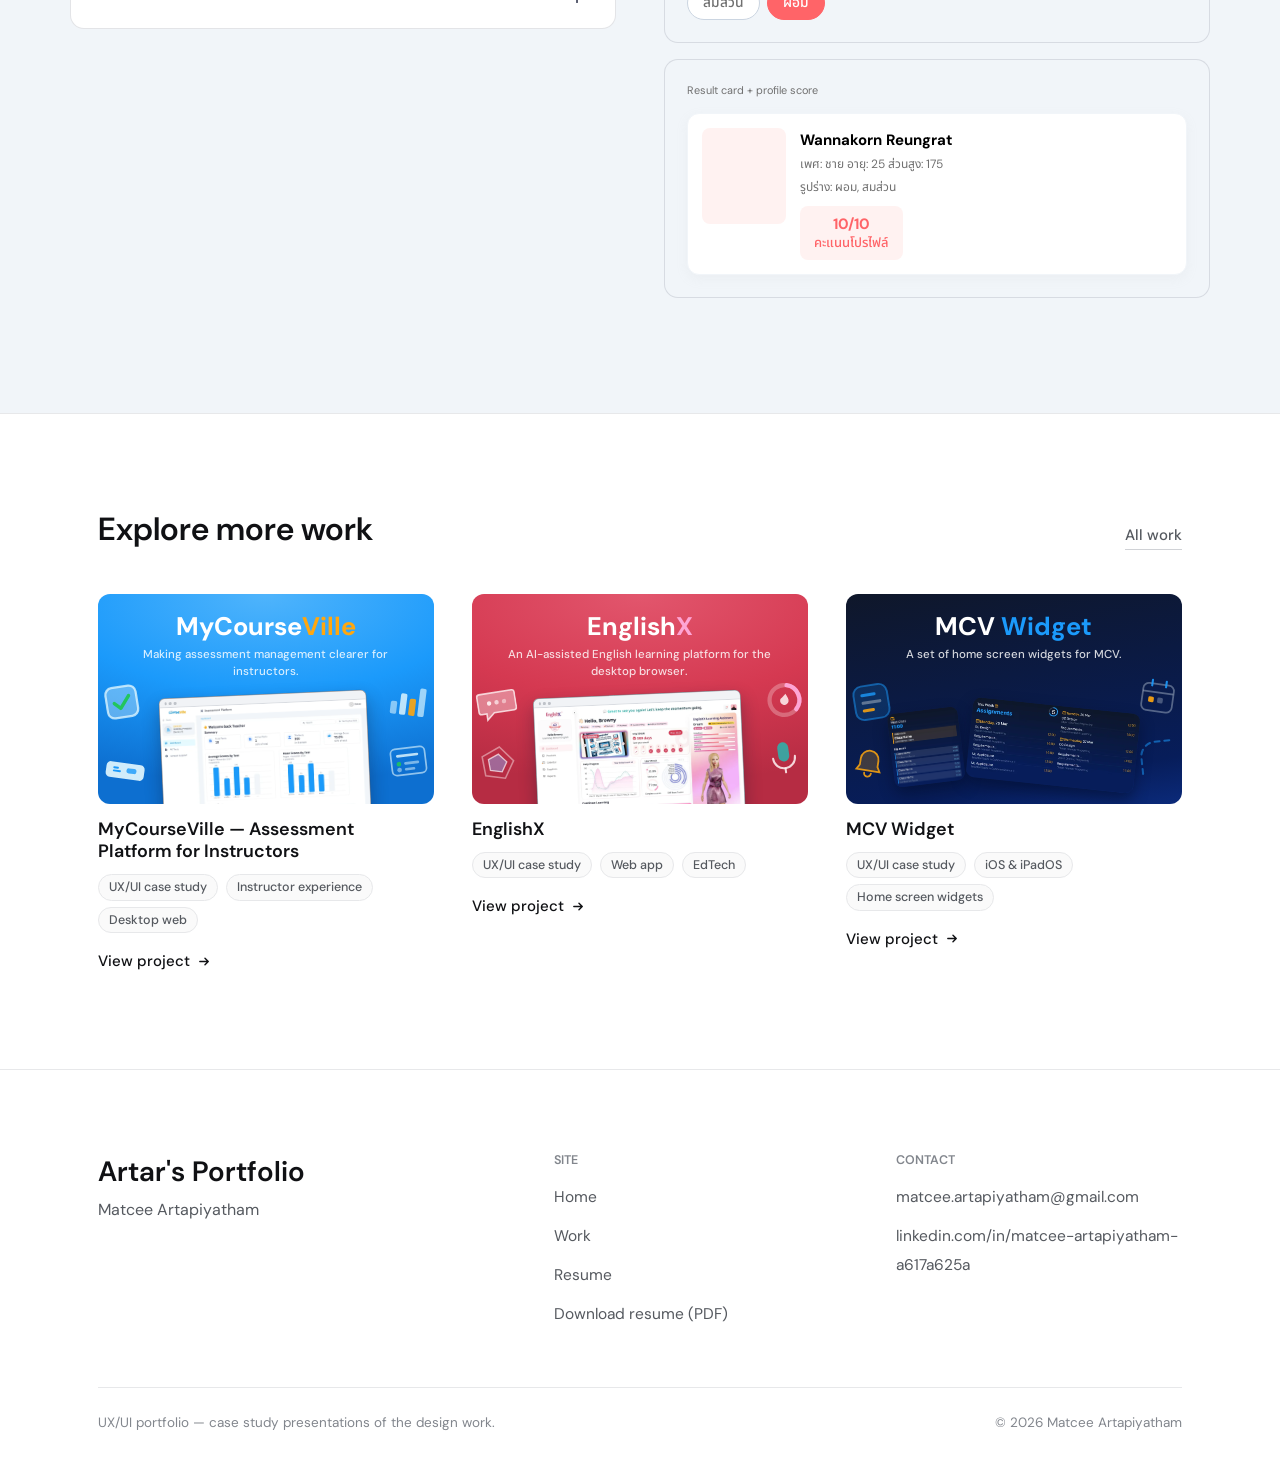
==== commit db351e99: "Correct the sample claim, add the analytics correction, simplify The sample statement no longer draw" ====
--- a/projects/actorstock/index.html
+++ b/projects/actorstock/index.html
@@ -204,7 +204,7 @@
       </div>
       <div class="pf-lead__row">
         <dt>Decision</dt>
-        <dd>Design <strong>one path that crosses both</strong>: a casting company narrows the roster to one person and hands them a code that is meant to become their account. One email-and-password form serves both sides, because the category chosen at registration already decided which product you are in.</dd>
+        <dd>Design <strong>one path that crosses both</strong>: a casting company narrows the roster to one person and hands them a code meant to become their account. One login serves both sides — the category chosen at registration already decided which product you are in.</dd>
       </div>
       <div class="pf-lead__row">
         <dt>Constraint</dt>
@@ -341,9 +341,8 @@
         <li class="step" data-step="7">
           <p class="step__num">07</p>
           <h3>The performer's whole sign-up is one field</h3>
-          <p>On the other side the code is the entire form. In the proposed flow the performer
-             pastes it and activates, and the account is created from the email address the
-             invitation already carried across.</p>
+          <p>The invitation already carried the email address across, so pasting the code and
+             activating is the whole of it.</p>
           <div class="step__tags"><span class="chip chip--ghost th">Activate รหัสเทียบเชิญ</span><span class="chip chip--ghost th">โอกาสที่ใช่รอคุณอยู่</span></div>
           <div class="step__phone">
             <button class="shot" type="button" data-src="assets/screens/invite-activate.webp" data-title="Activate invitation code">
@@ -575,7 +574,7 @@
       </div>
       <div class="pf-lead__row">
         <dt>Decision</dt>
-        <dd>Turn the brief into the interface. Ten multi-select attribute groups and three numeric ranges make &ldquo;Thai or Chinese, slim or average build, speaks English&rdquo; <strong>one query</strong>, and the performer&rsquo;s profile is filled in with the same controls, so the two cannot drift apart.</dd>
+        <dd>Turn the brief into the interface. Ten attribute groups and three numeric ranges make &ldquo;Thai or Chinese, slim or average build, speaks English&rdquo; <strong>one query</strong>. The performer&rsquo;s profile uses the same controls, so the two cannot drift apart.</dd>
       </div>
       <div class="pf-lead__row">
         <dt>Constraint</dt>
@@ -619,8 +618,7 @@
               <div>
                 <h4>Ten attribute groups, all multi-select</h4>
                 <p>Ethnicity, gender, skin tone, hair, build, distinguishing features, language,
-                   style, special skills and accepted work. Chips fill coral when active, so the
-                   query stays readable as it grows.</p>
+                   style, special skills and accepted work.</p>
               </div>
             </div>
             <div class="annot">
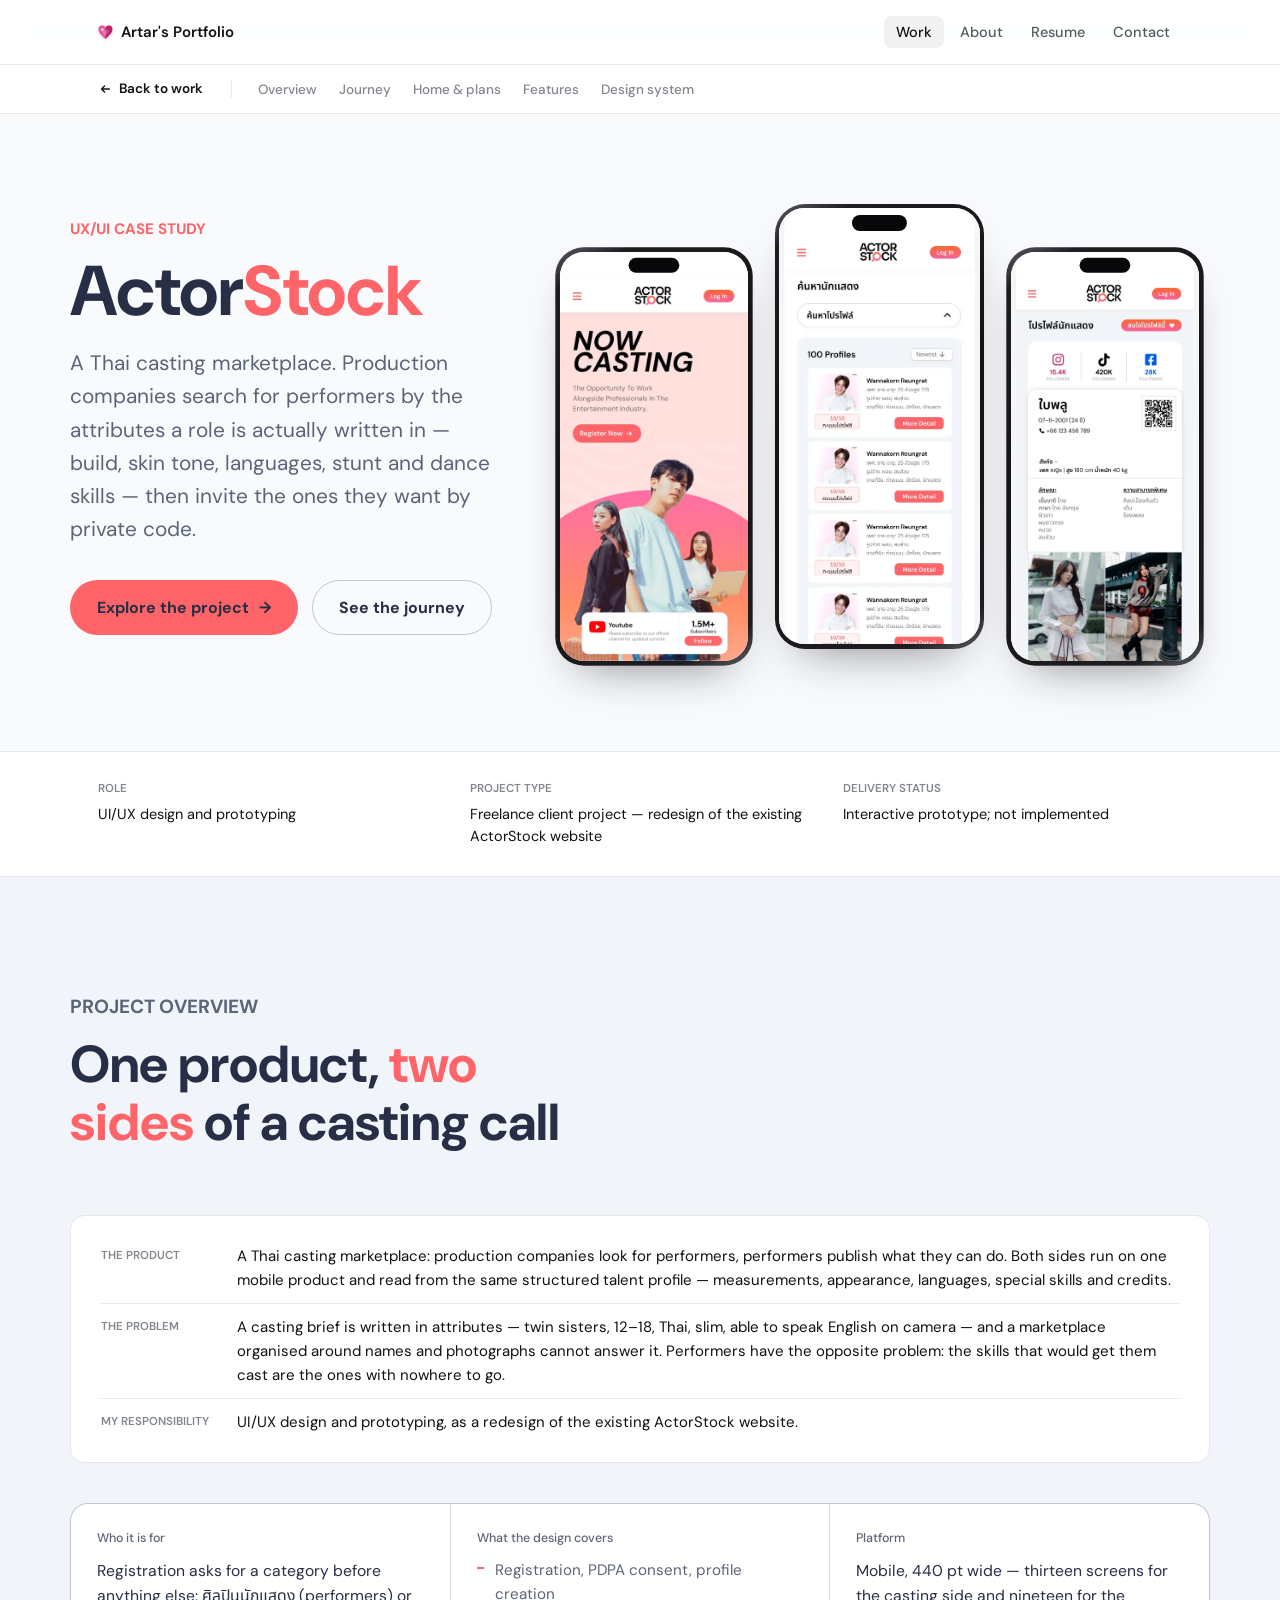
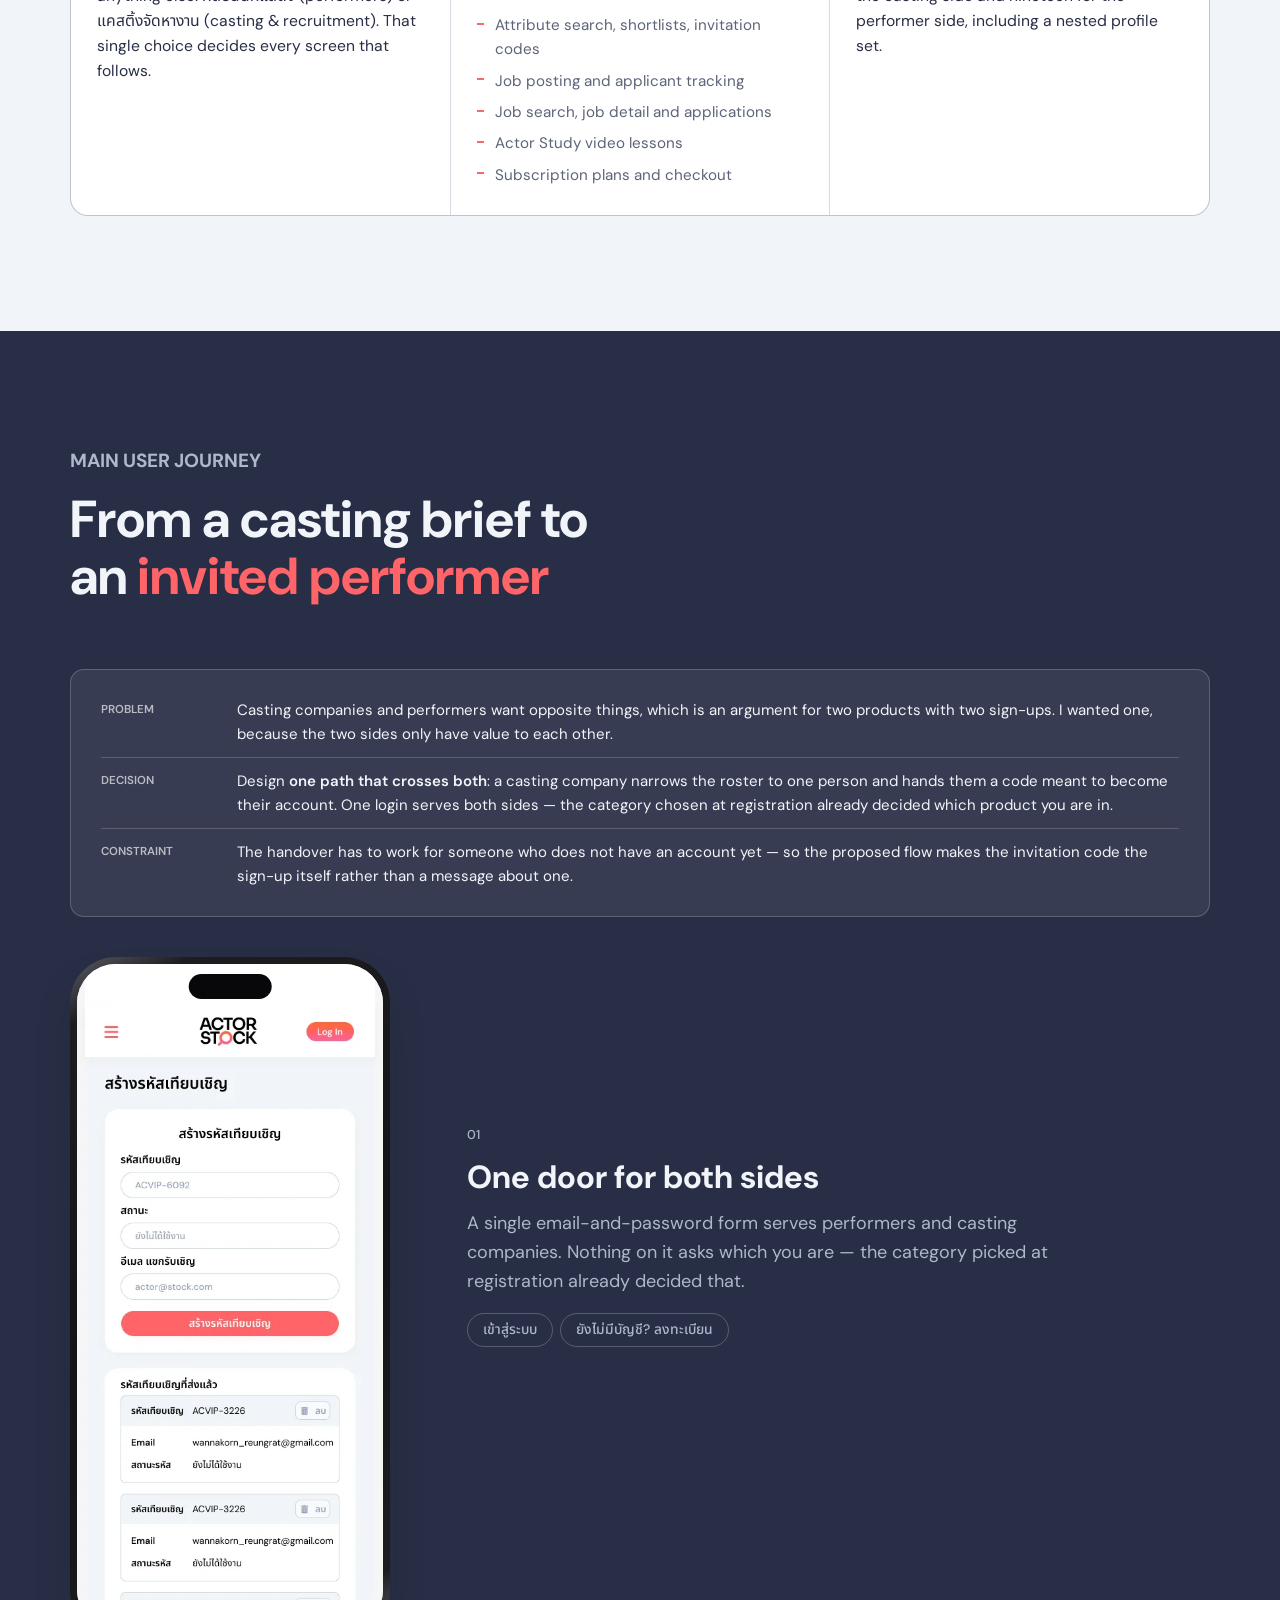
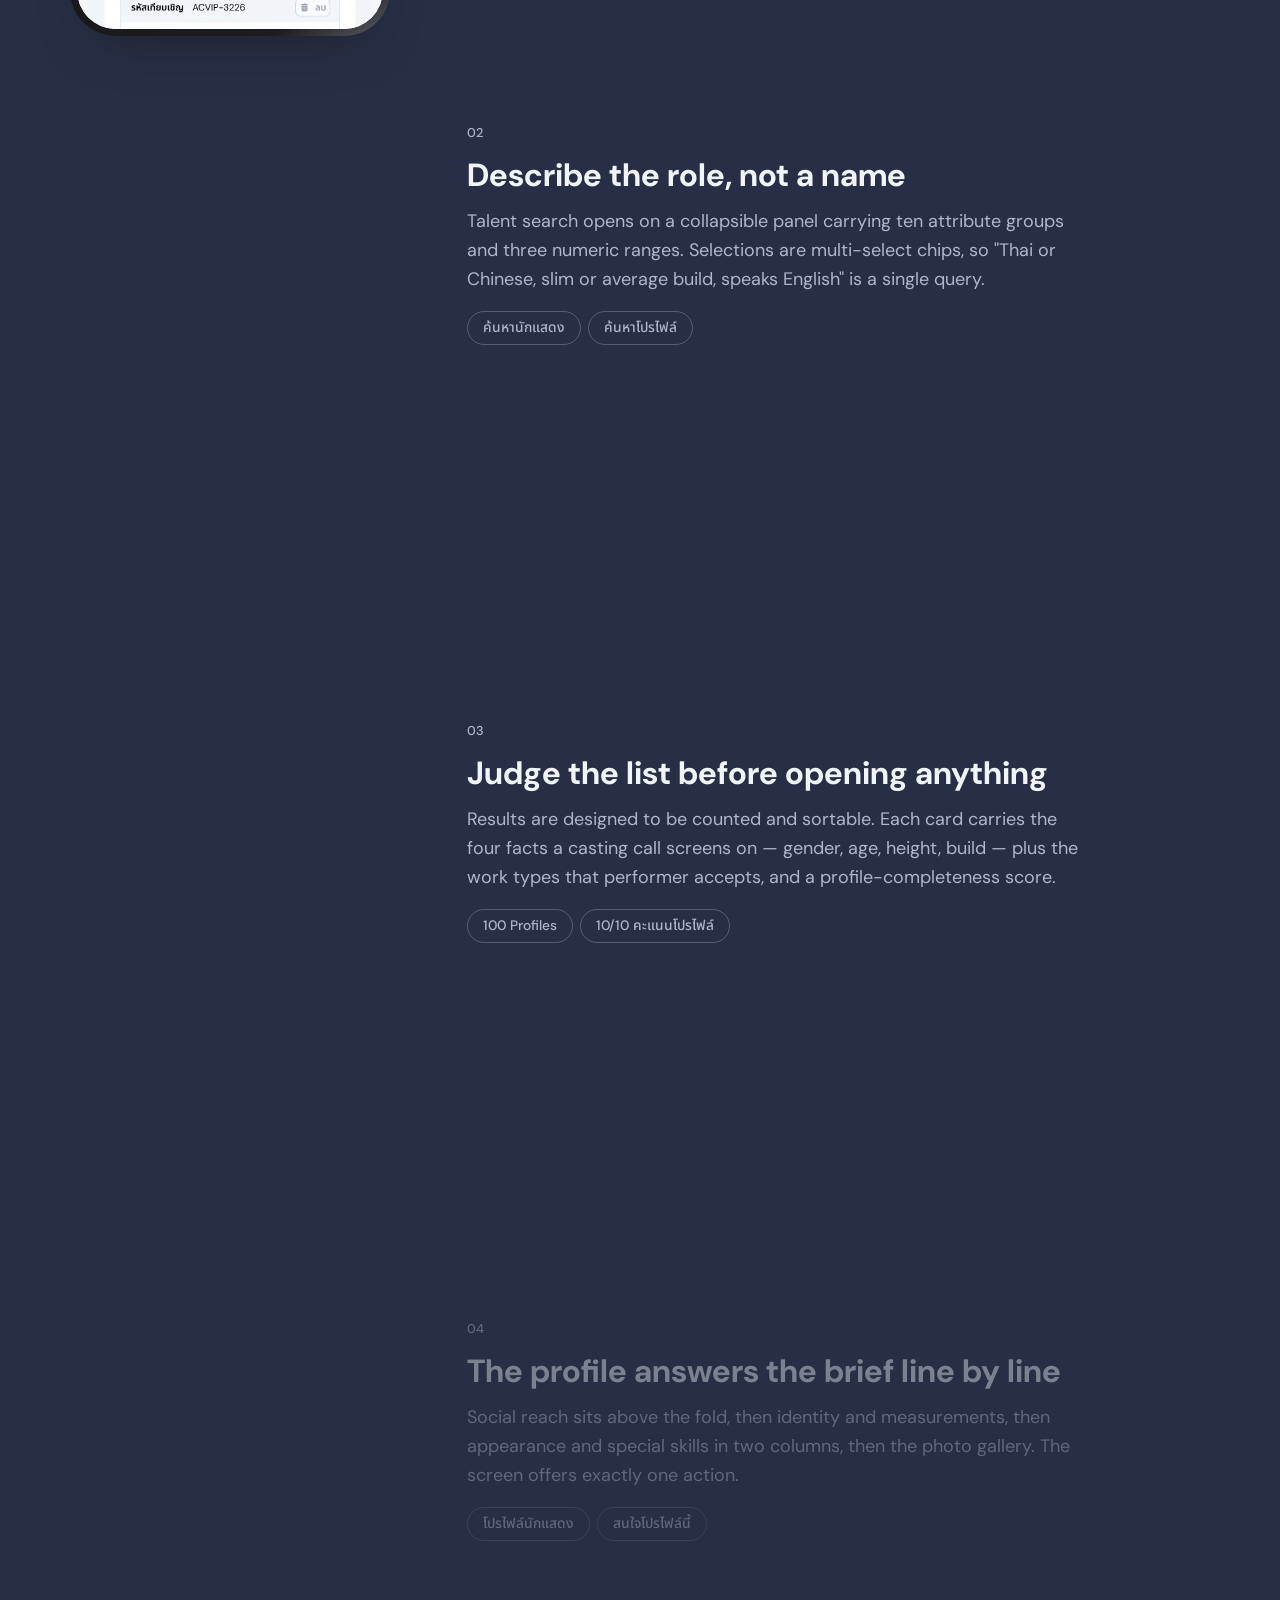
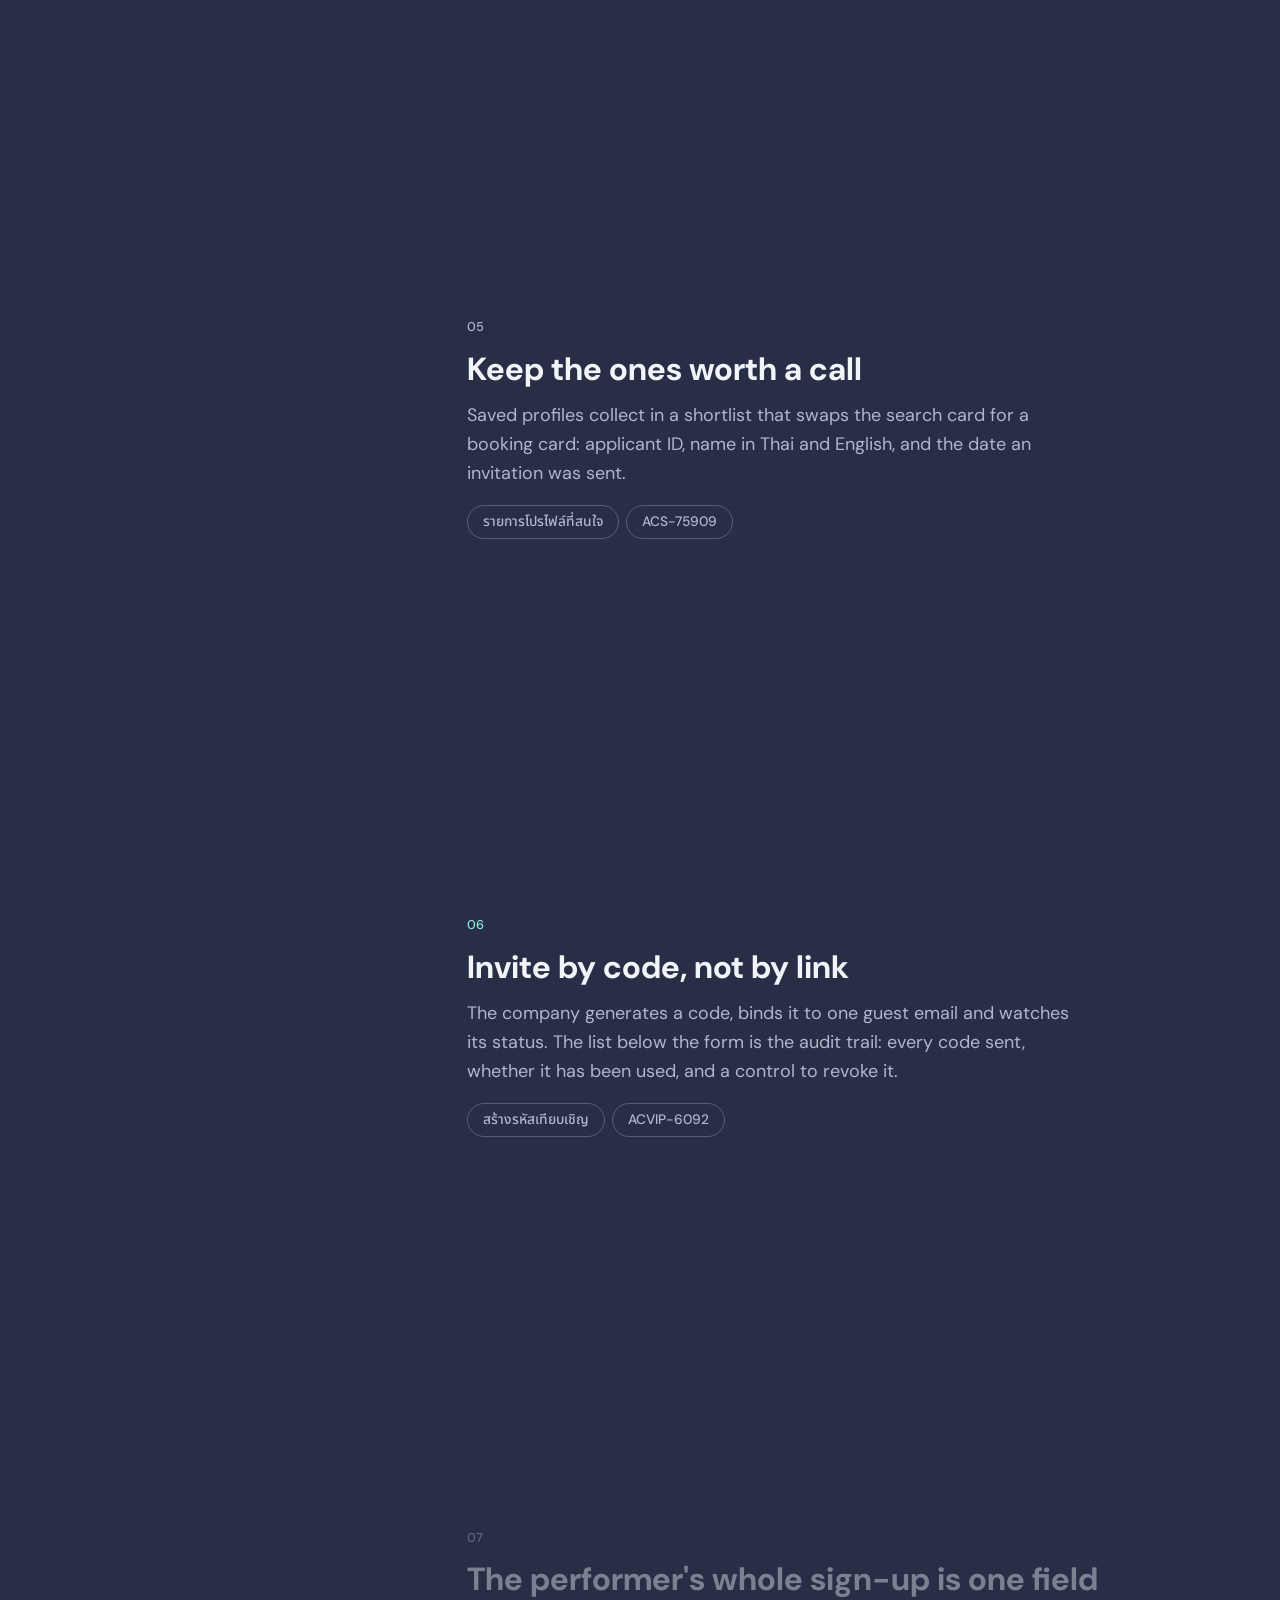
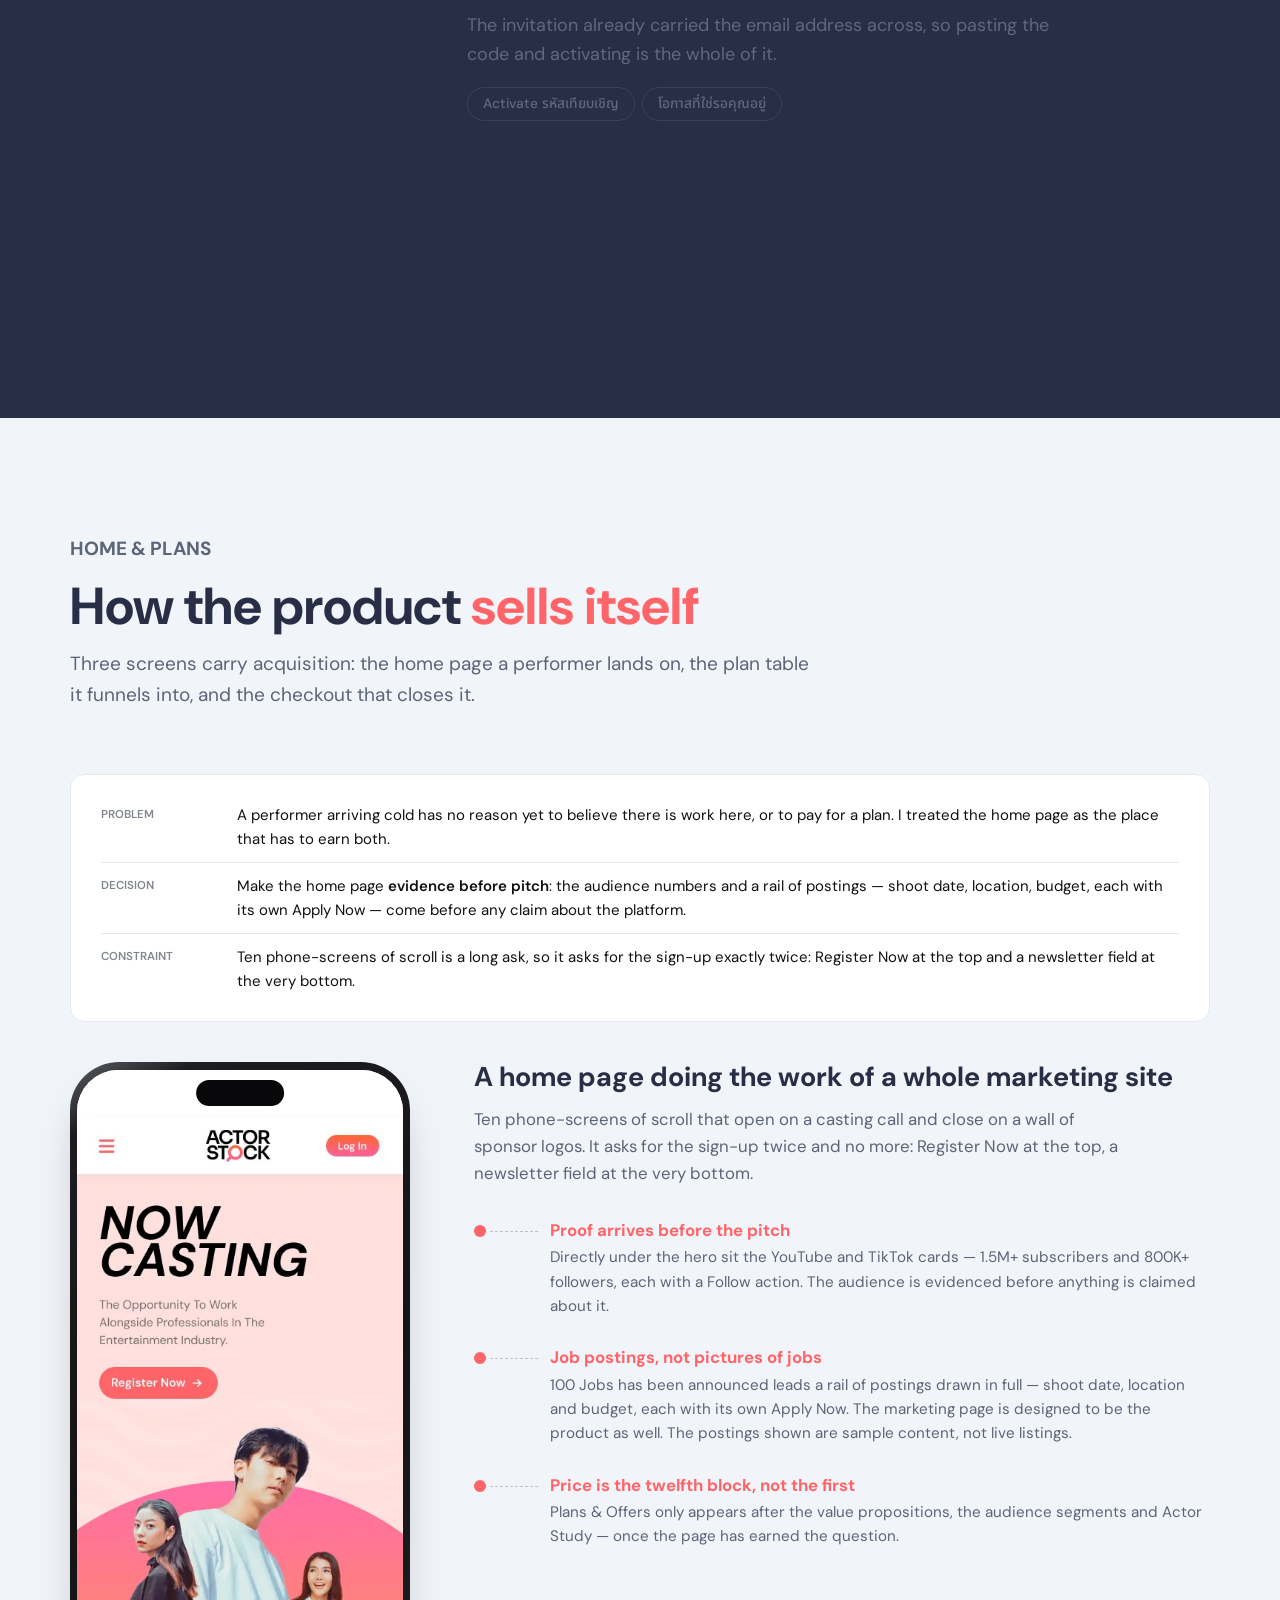
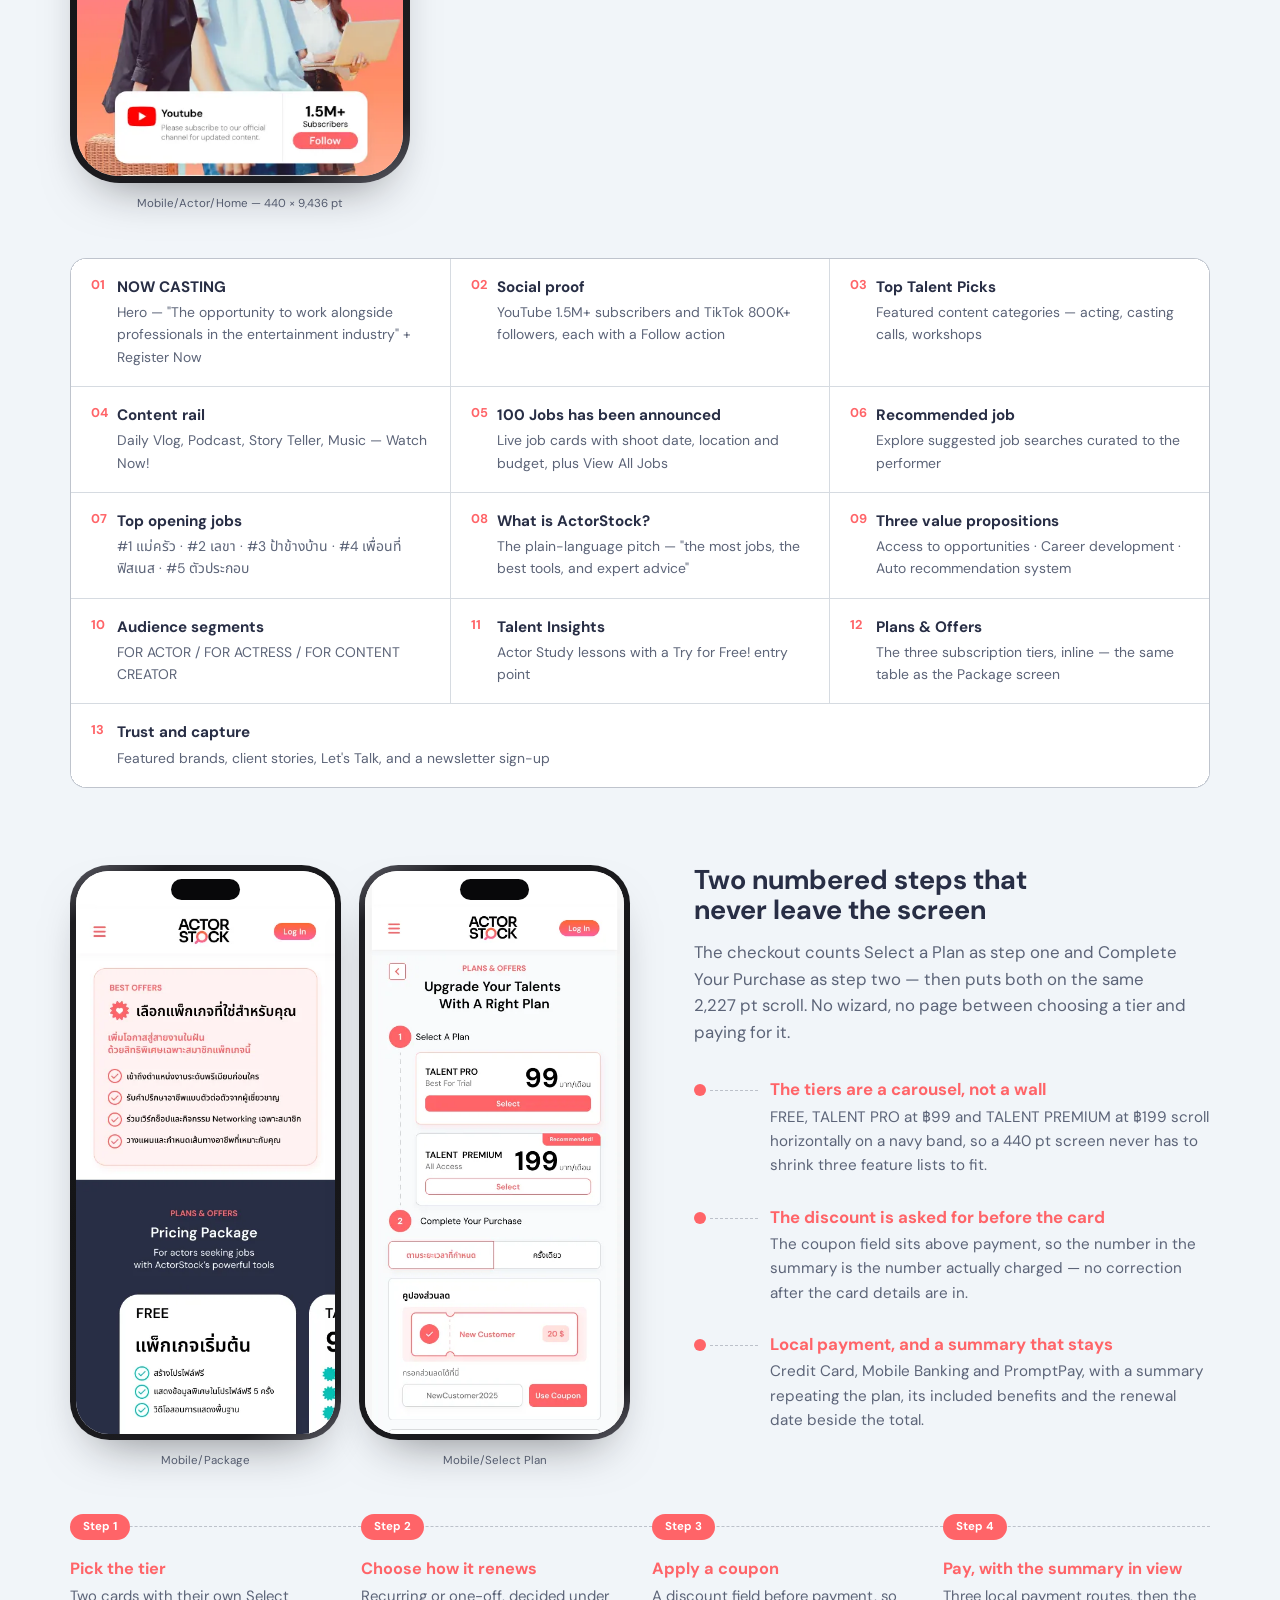
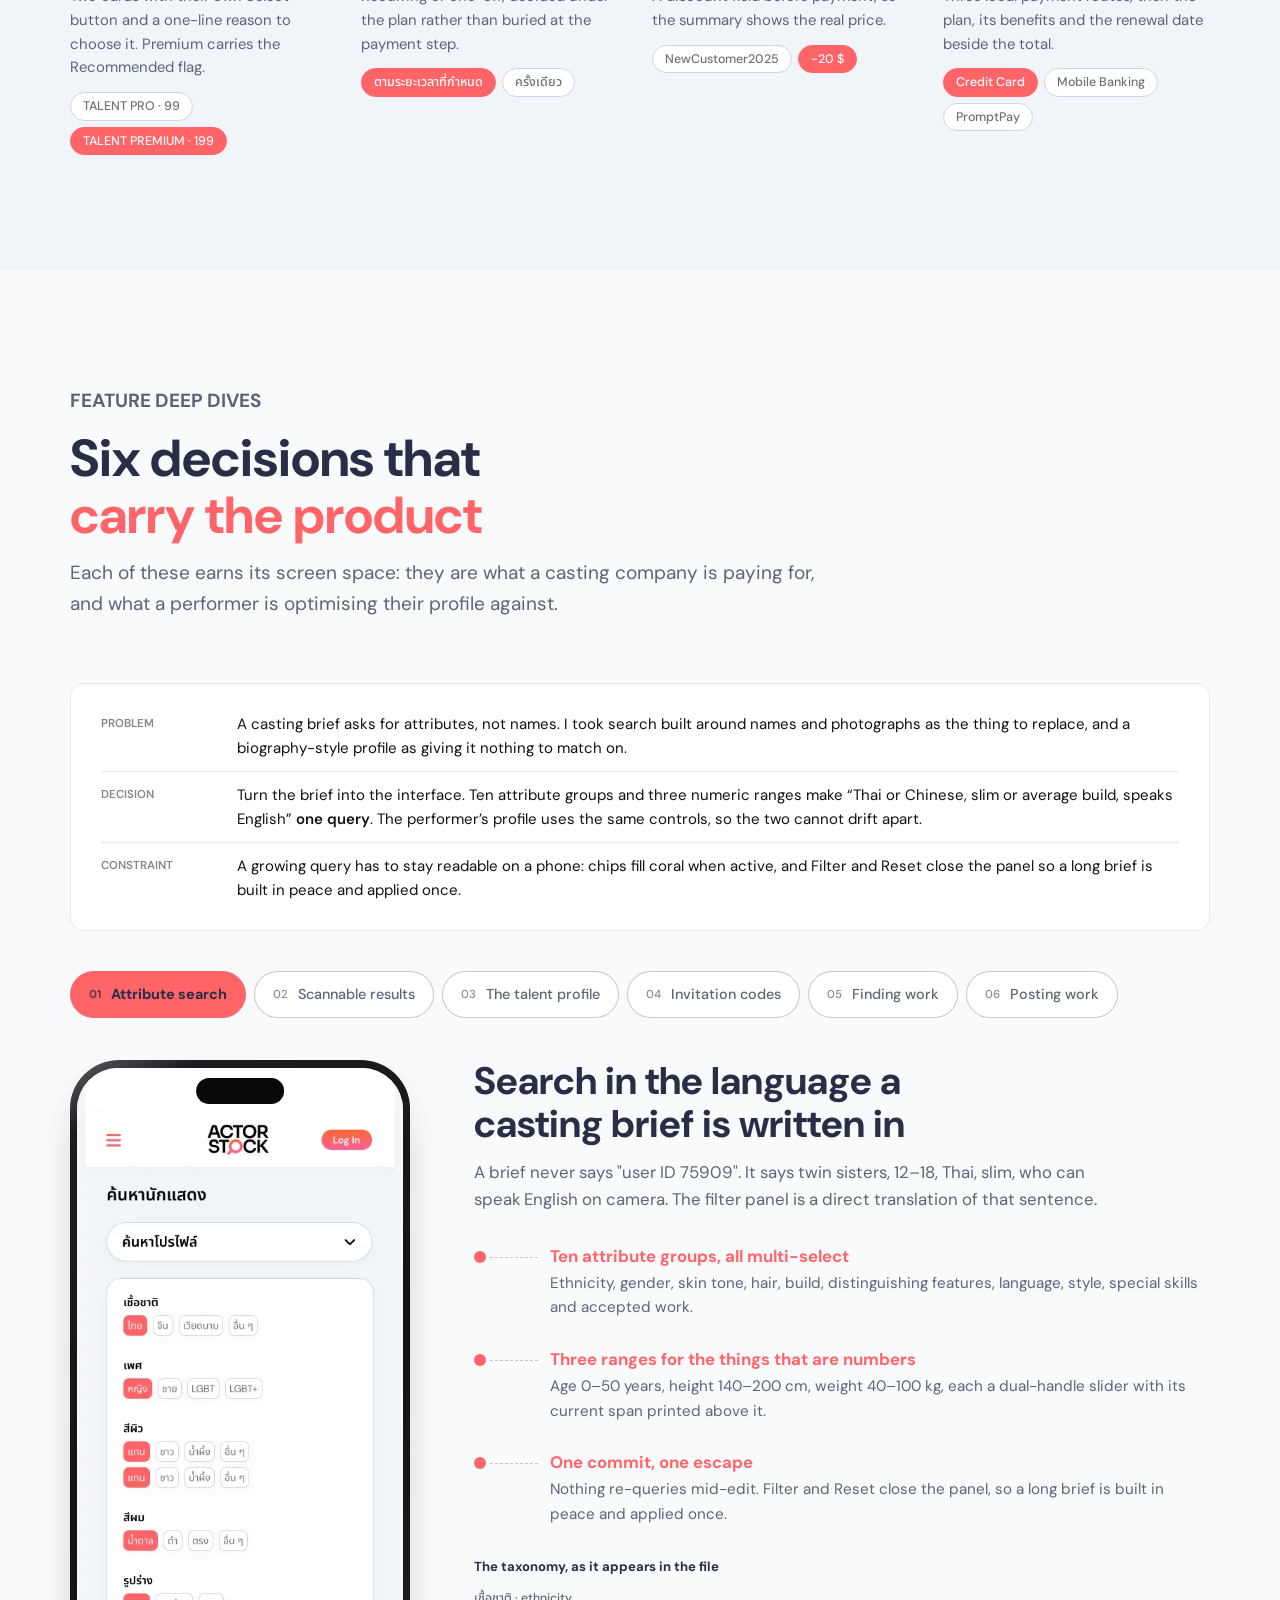
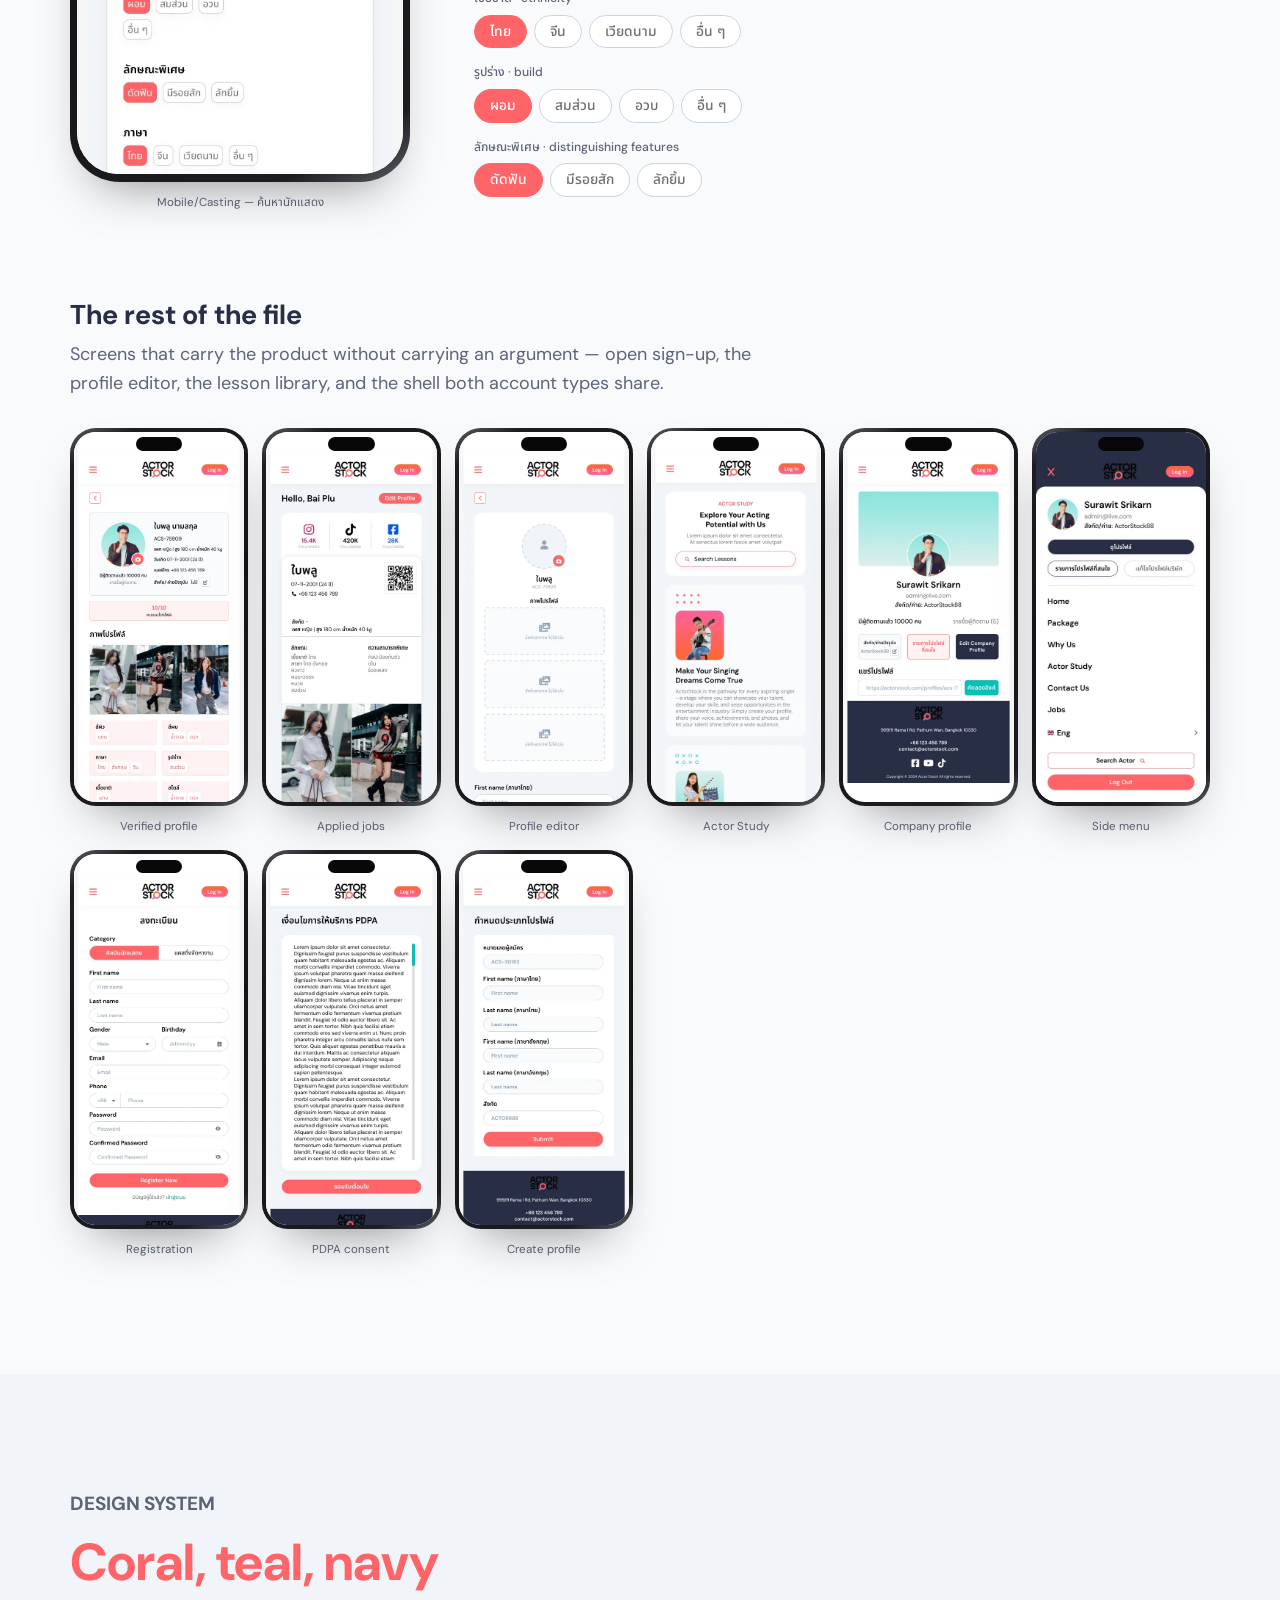
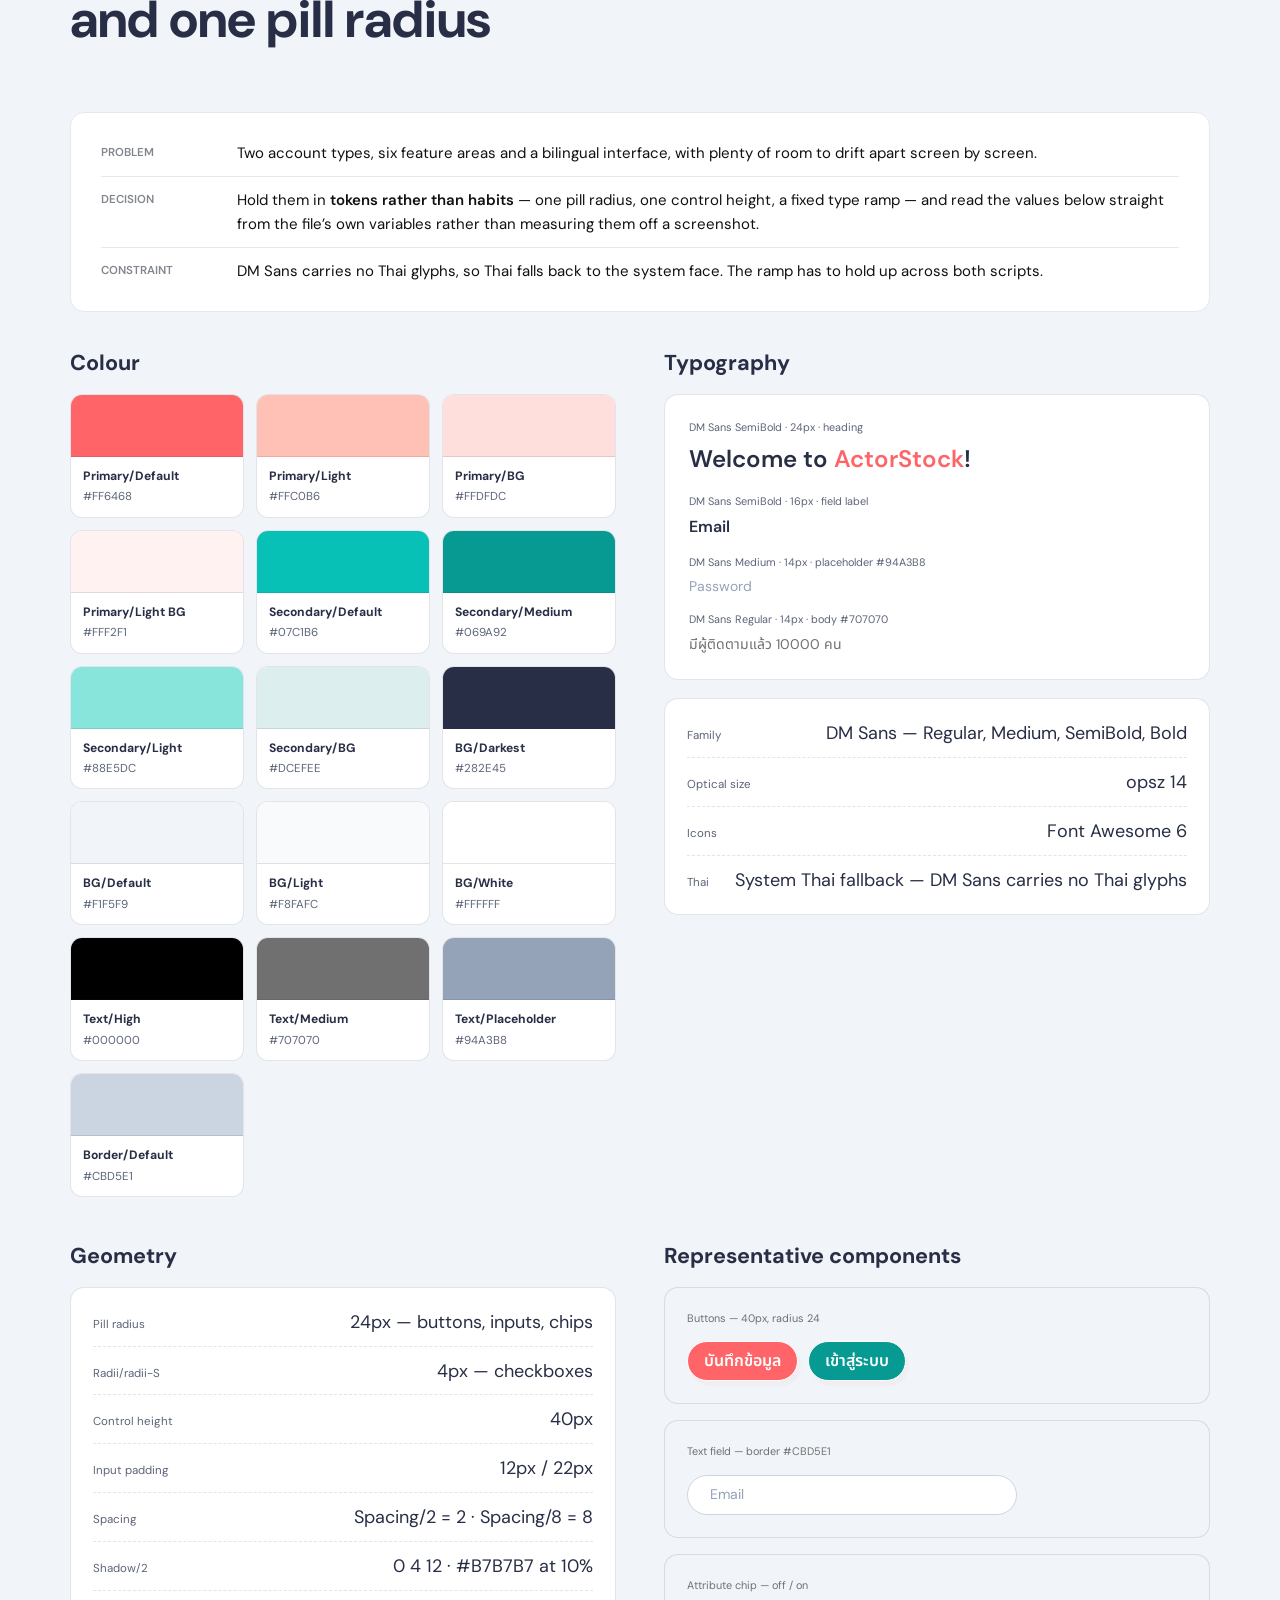
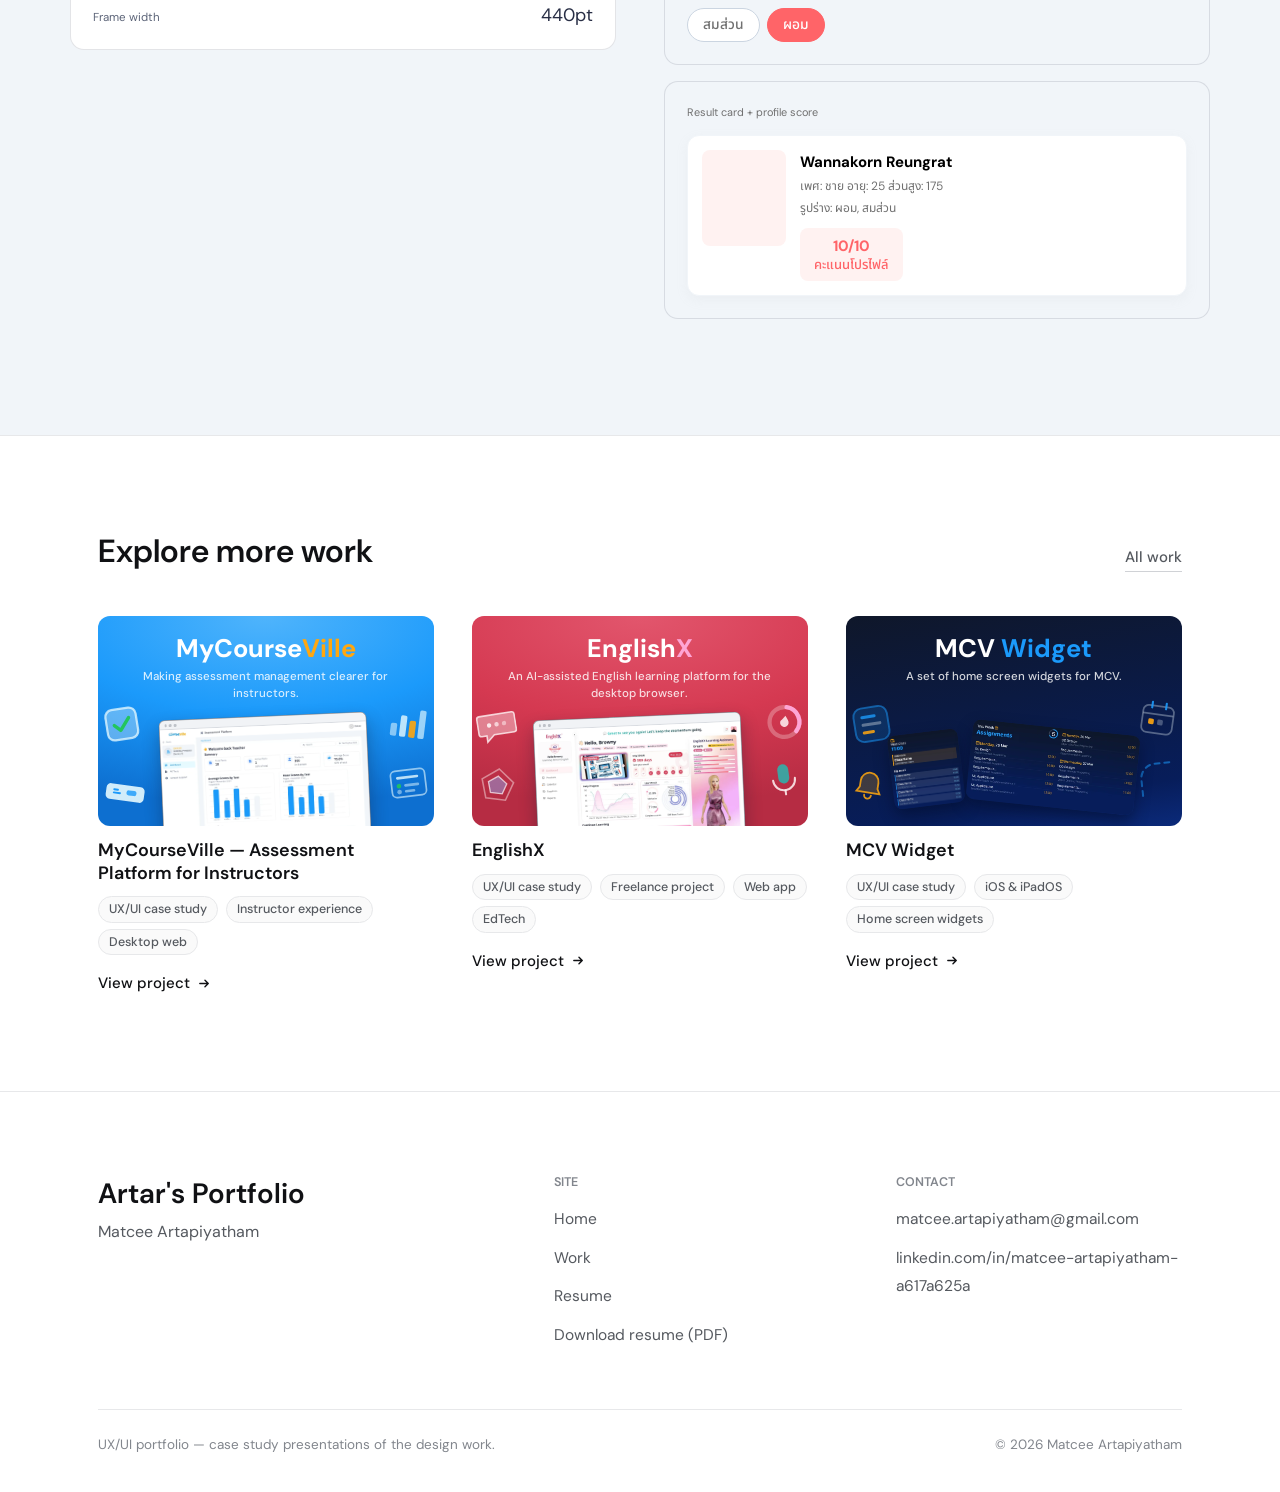
==== commit 3594b913: "Tag ActorStock and EnglishX as freelance projects A Freelance project label on both cards, on the ho" ====
--- a/projects/actorstock/index.html
+++ b/projects/actorstock/index.html
@@ -129,7 +129,7 @@
   <div class="pf-wrap">
     <dl class="pf-meta__list">
         <div class="pf-meta__item"><dt>Role</dt><dd>UI/UX design and prototyping</dd></div>
-        <div class="pf-meta__item"><dt>Project type</dt><dd>Redesign of the existing ActorStock website</dd></div>
+        <div class="pf-meta__item"><dt>Project type</dt><dd>Freelance client project — redesign of the existing ActorStock website</dd></div>
         <div class="pf-meta__item"><dt>Delivery status</dt><dd>Interactive prototype; not implemented</dd></div>
     </dl>
   </div>
@@ -1186,6 +1186,7 @@
               <h3 class="pf-card__title">EnglishX</h3>
               <ul class="pf-card__labels">
                 <li>UX/UI case study</li>
+                <li>Freelance project</li>
                 <li>Web app</li>
                 <li>EdTech</li>
               </ul>
